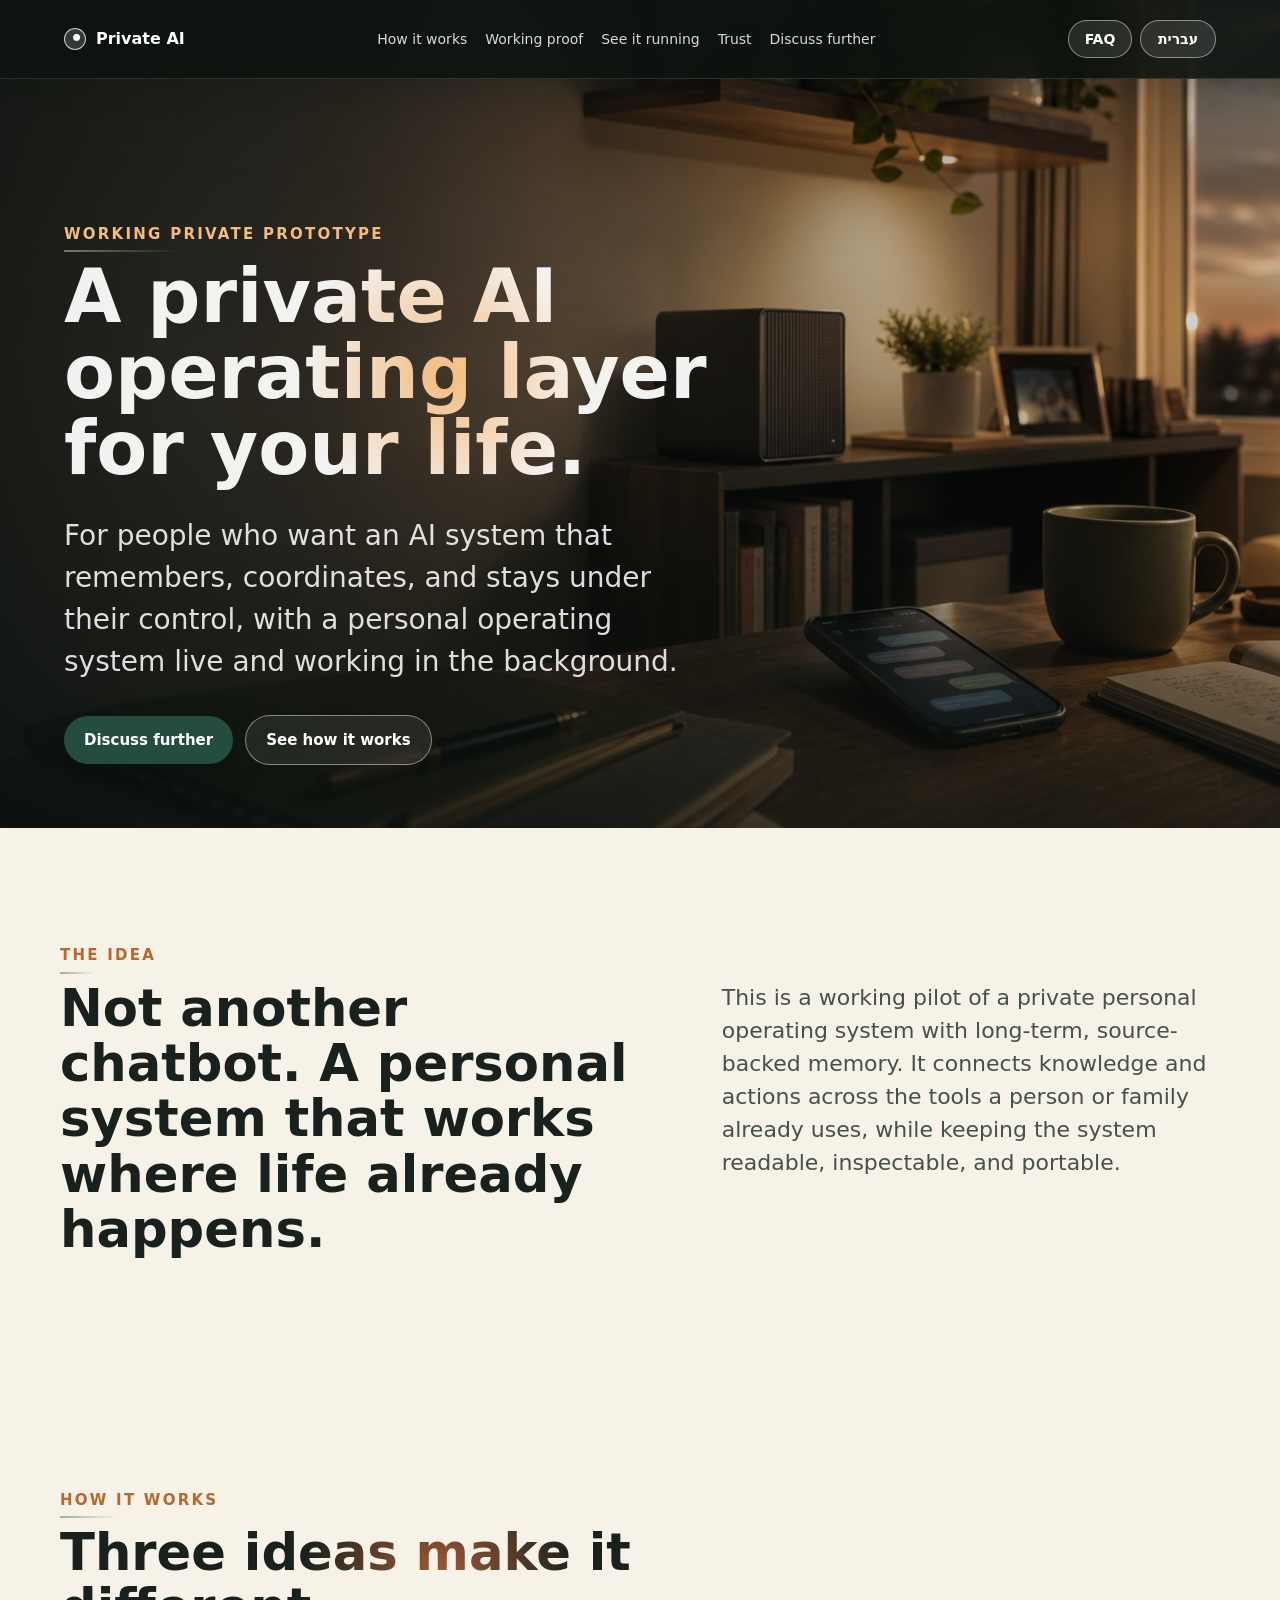
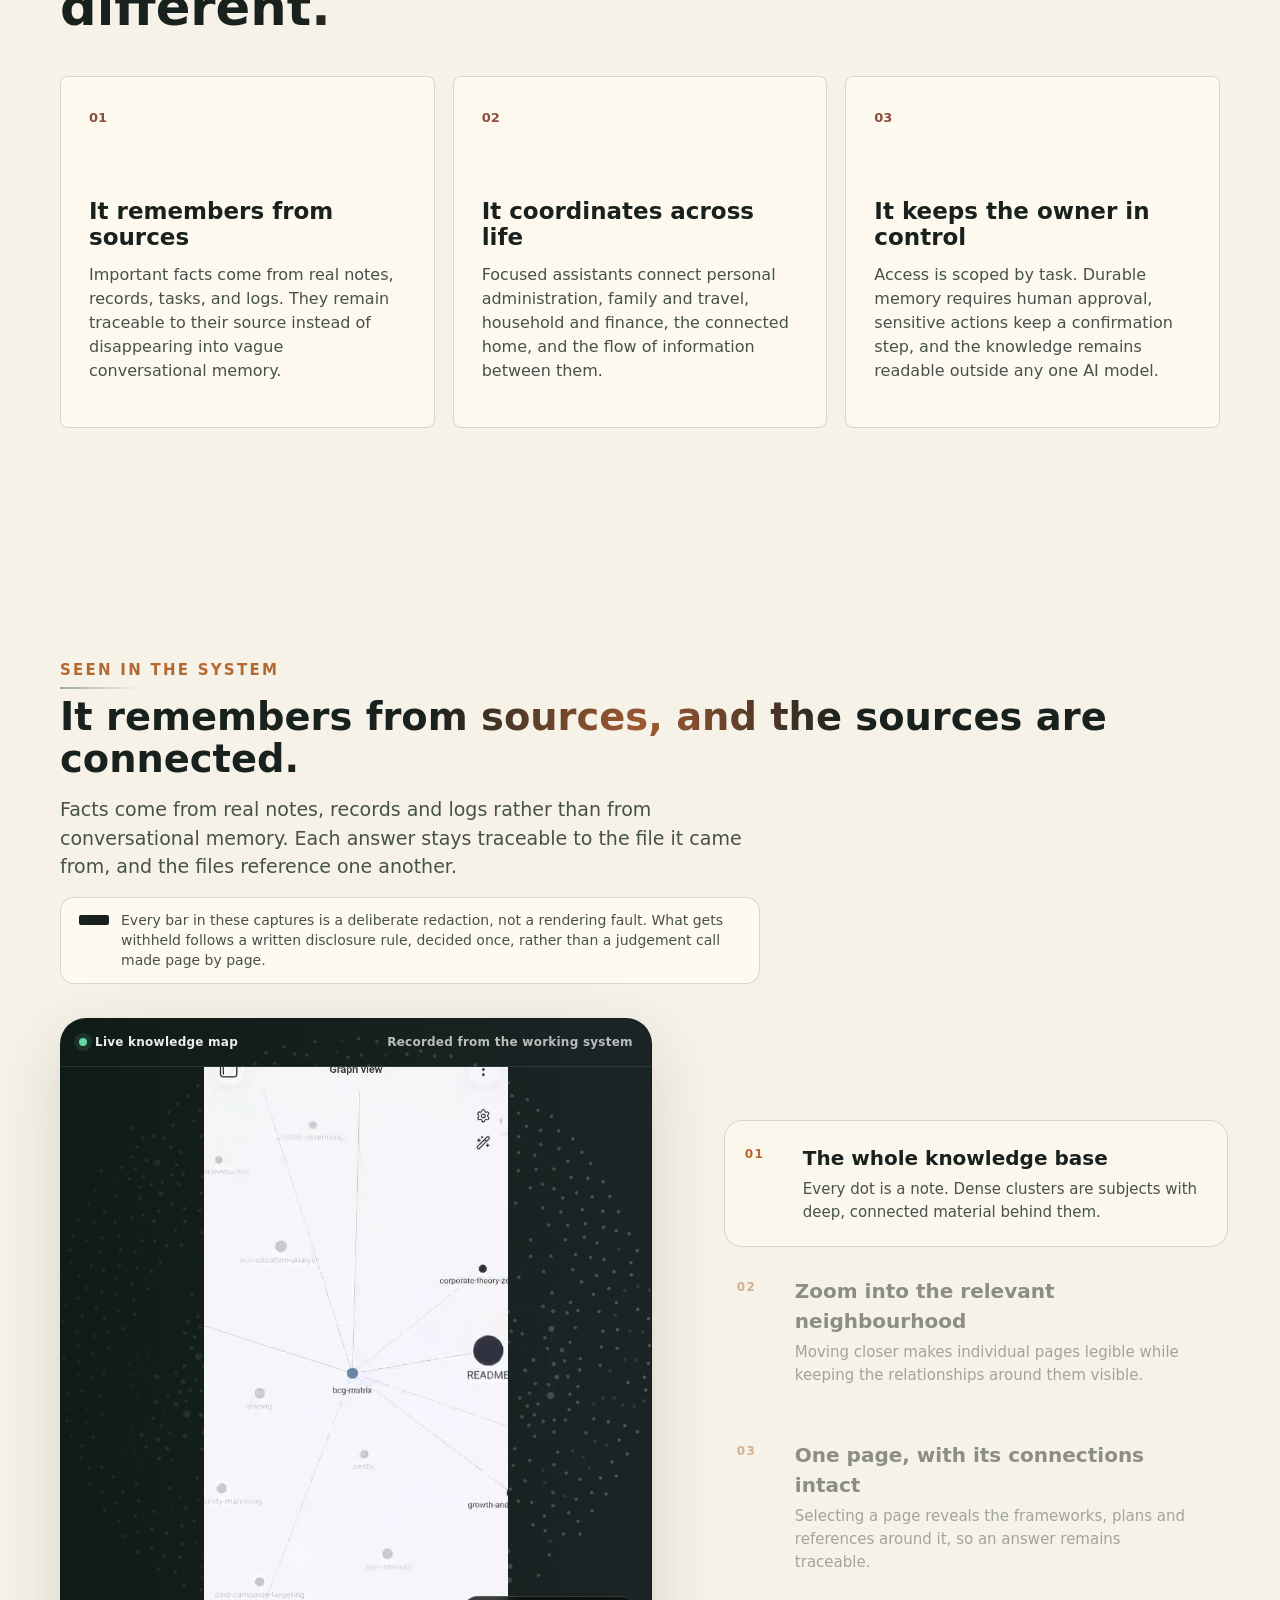
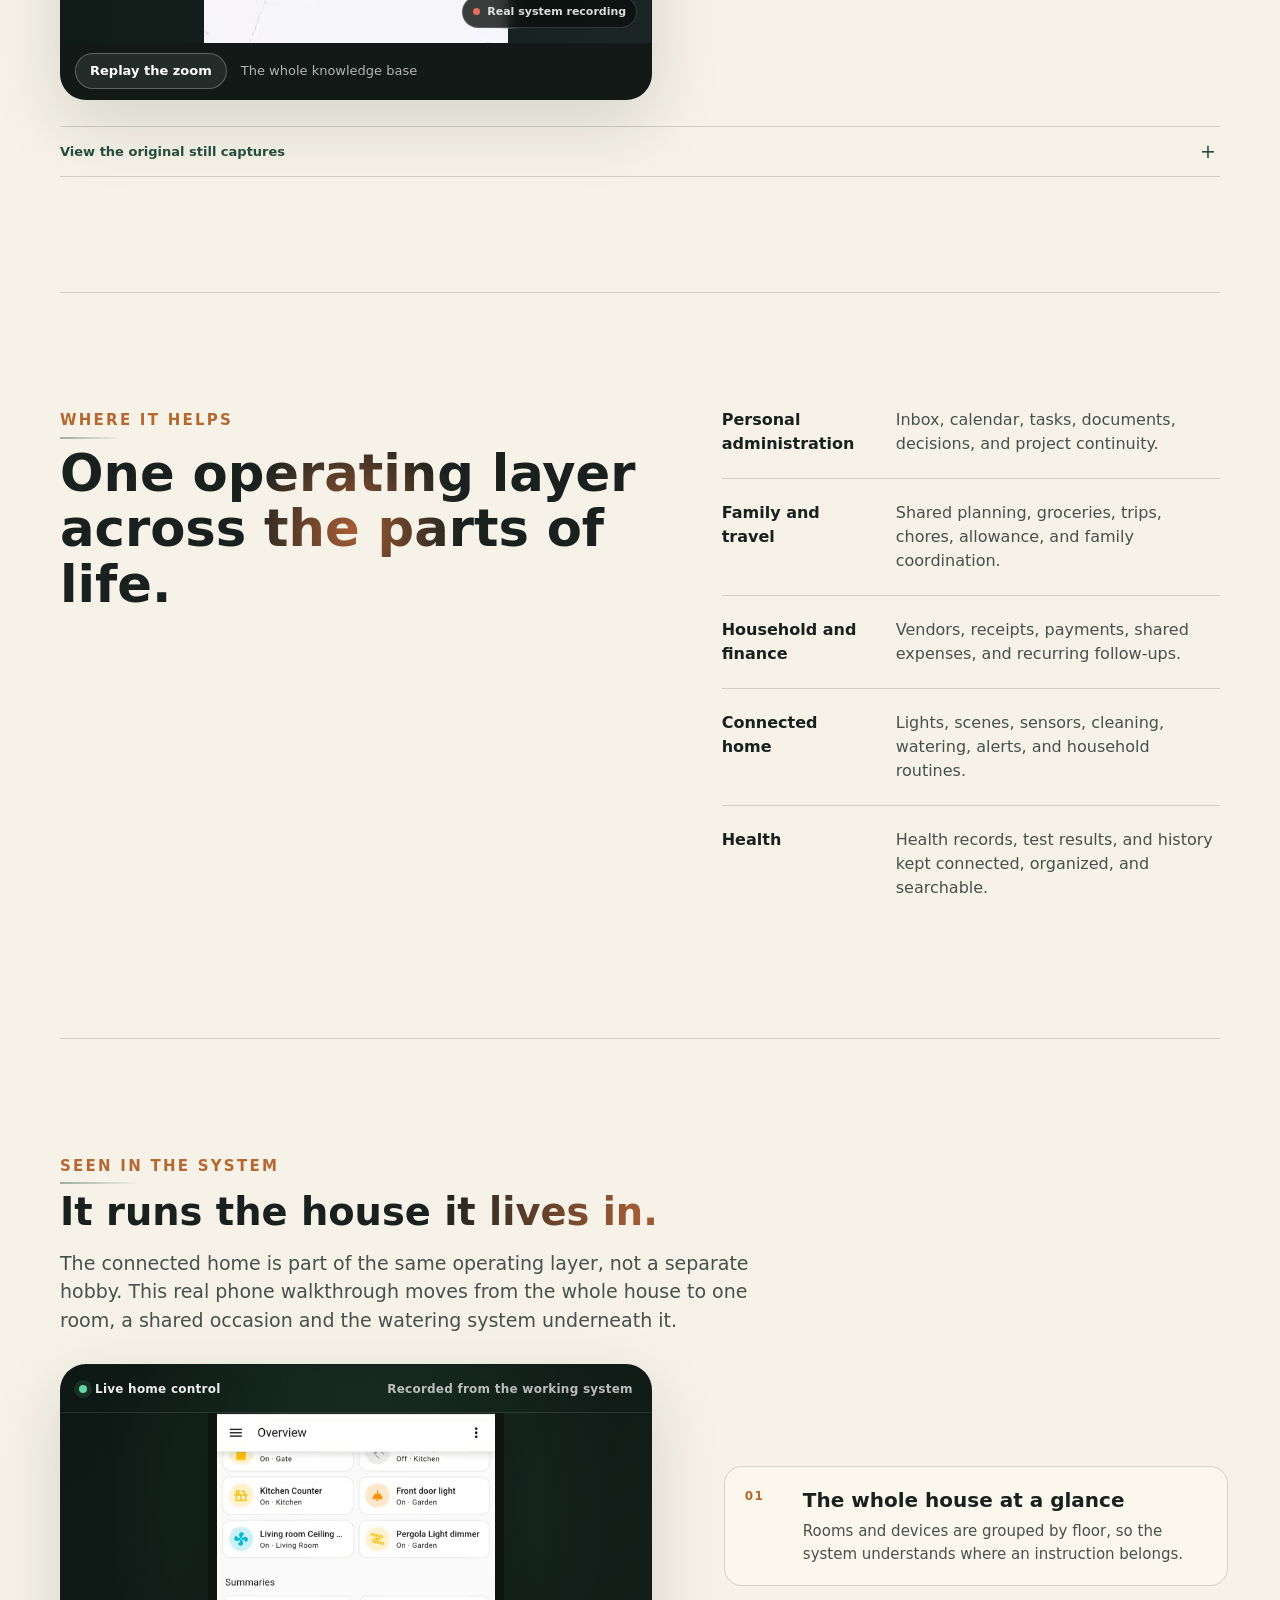
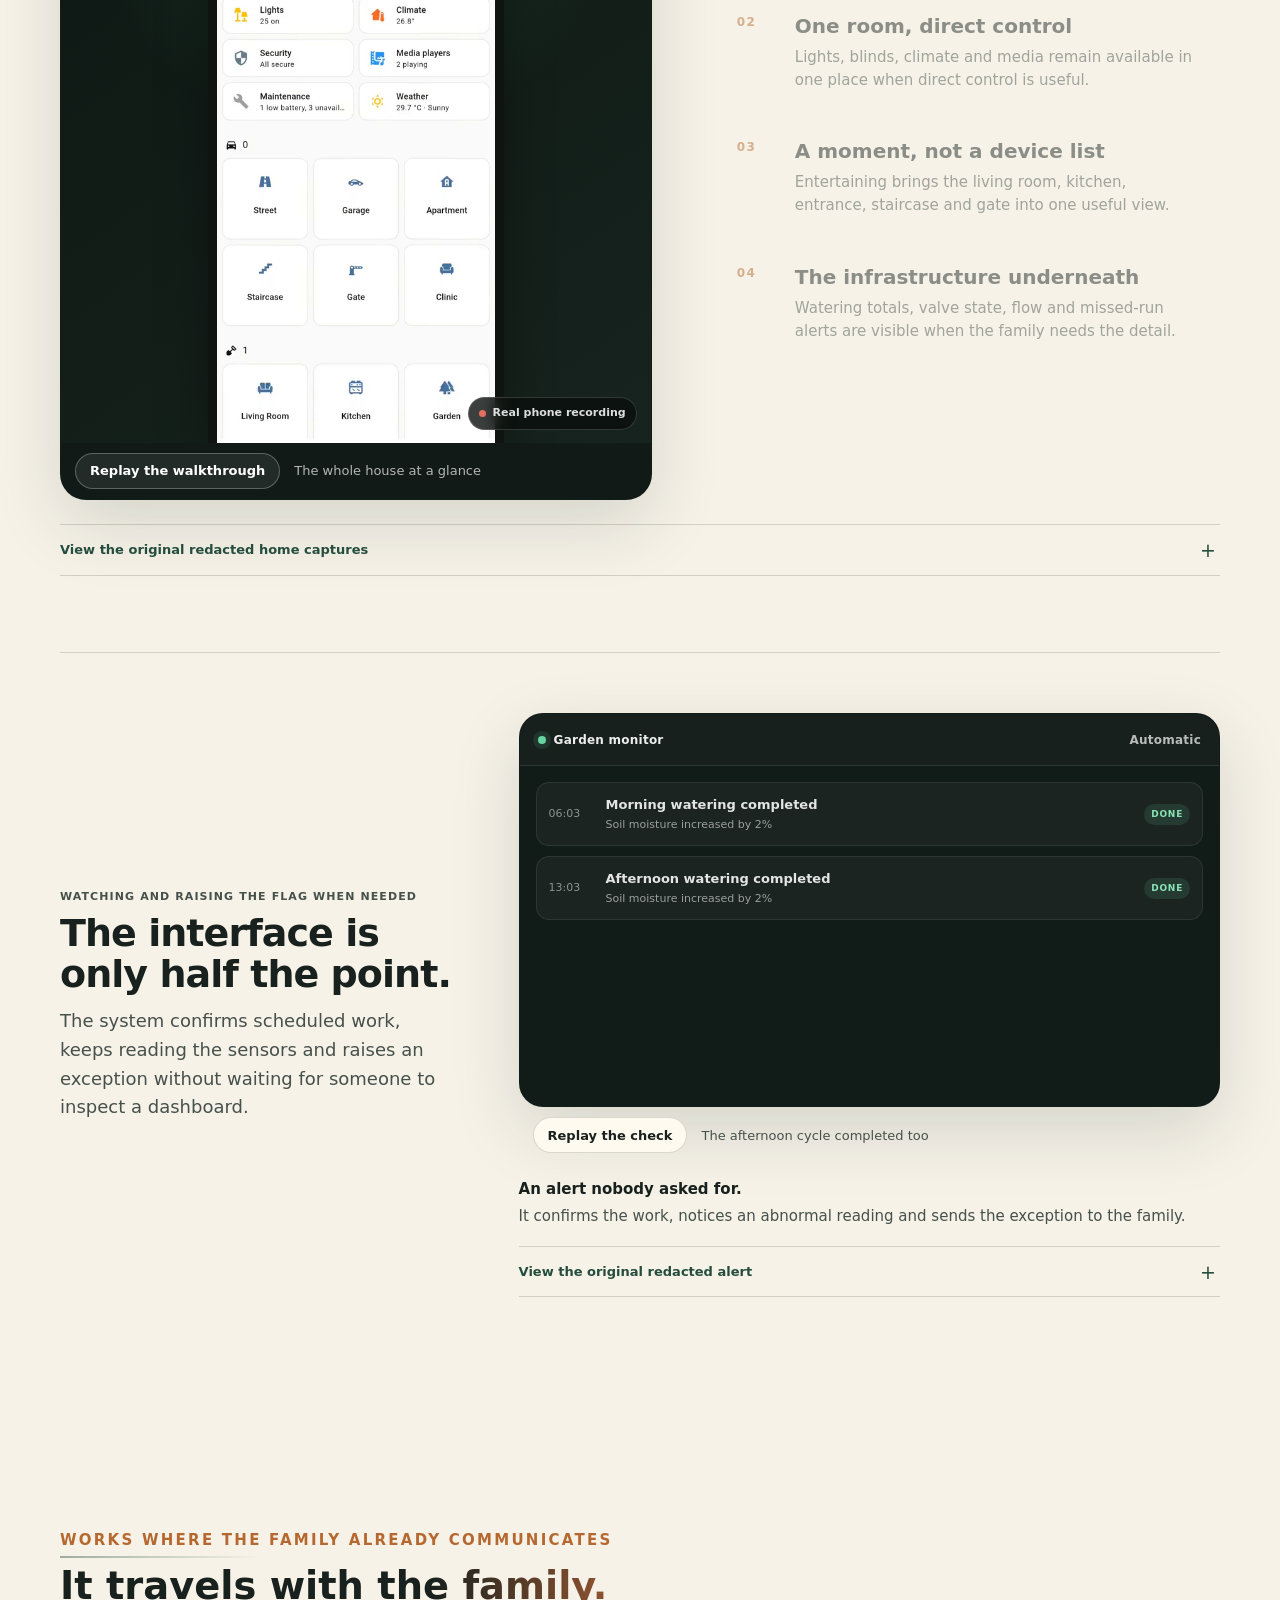
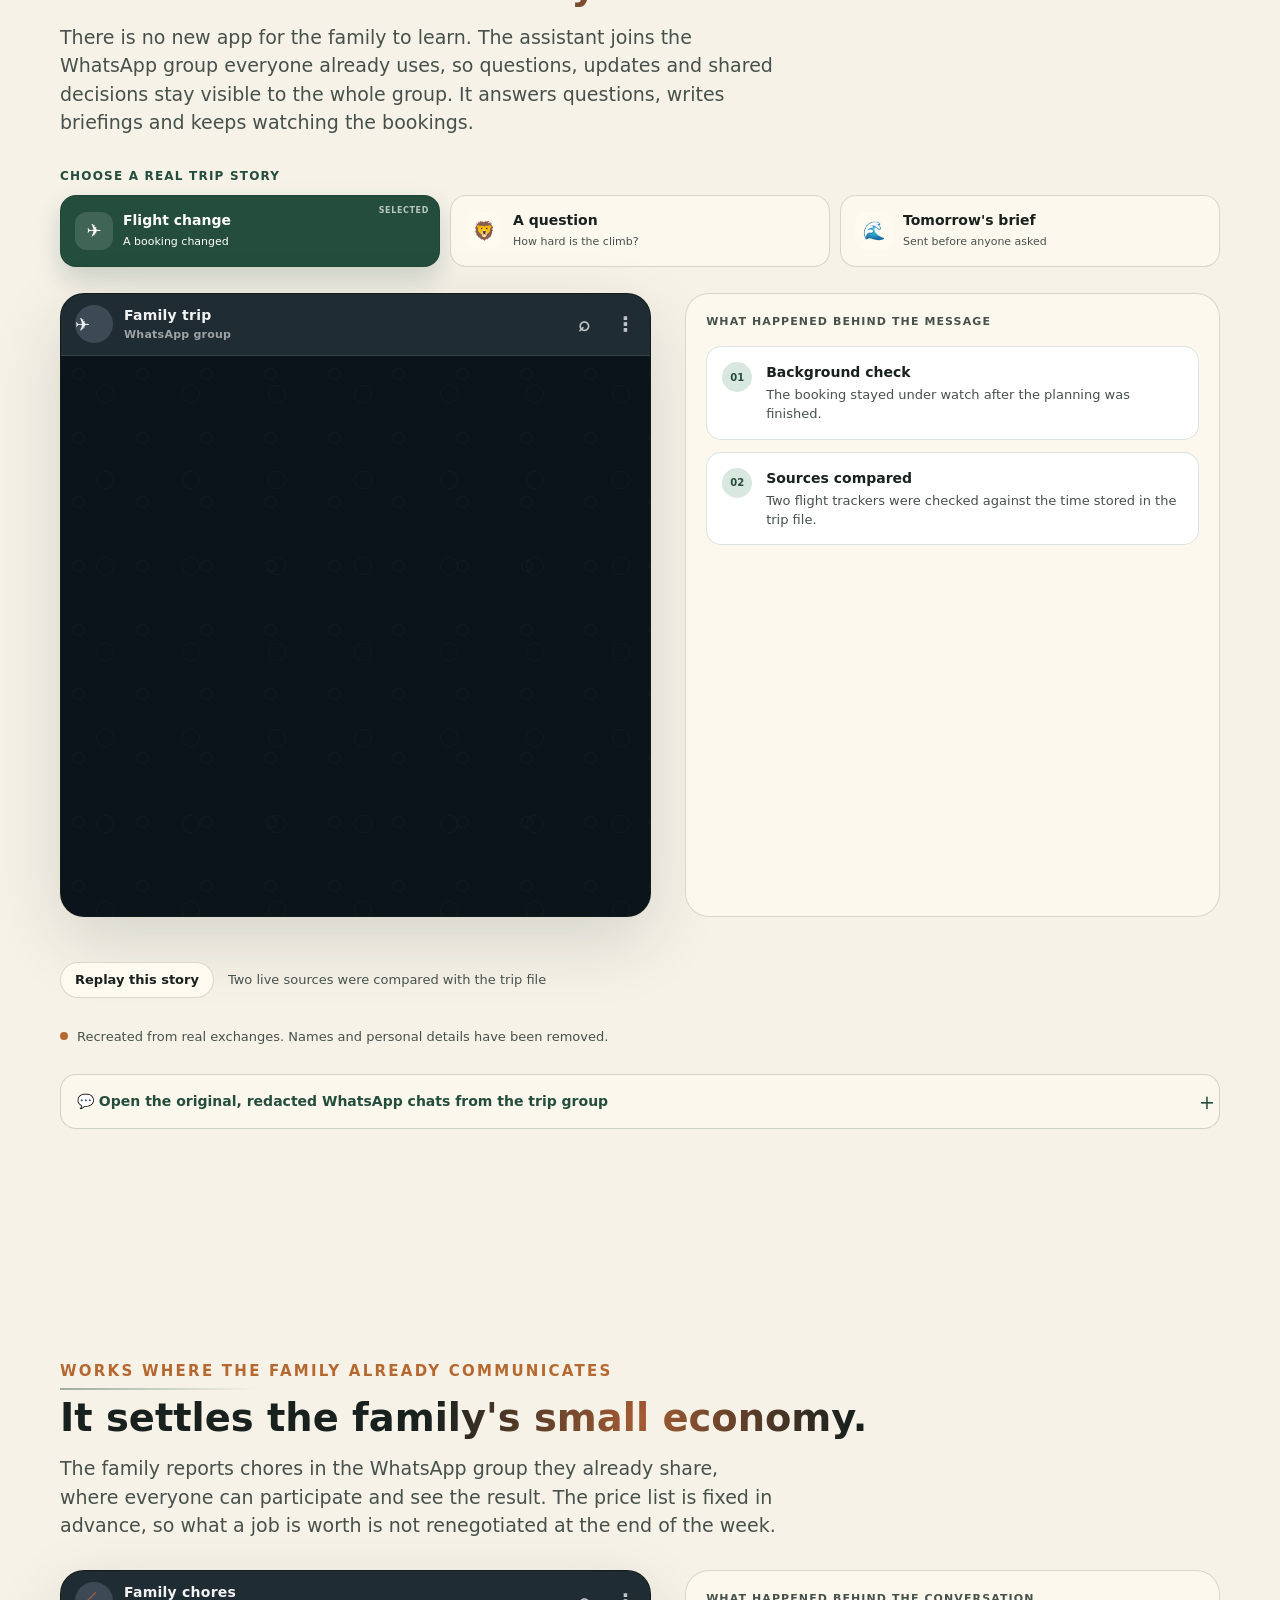
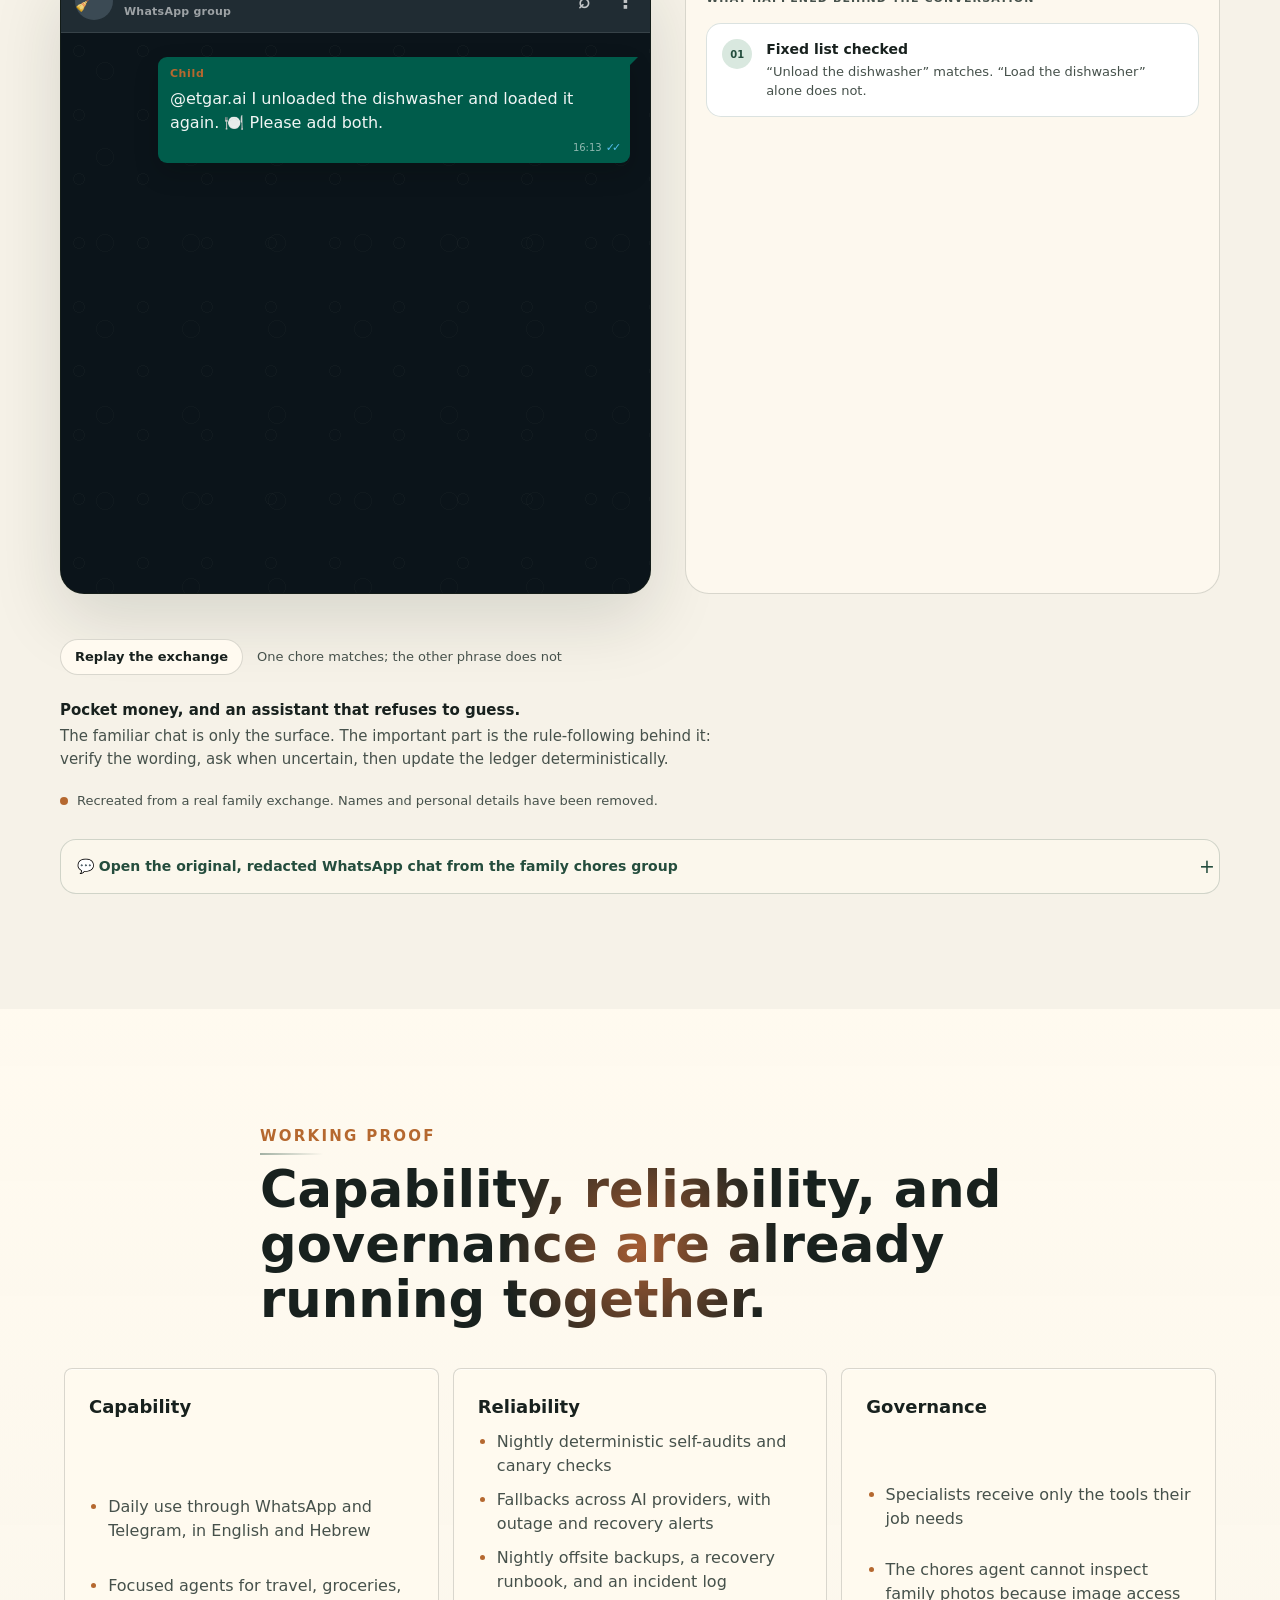
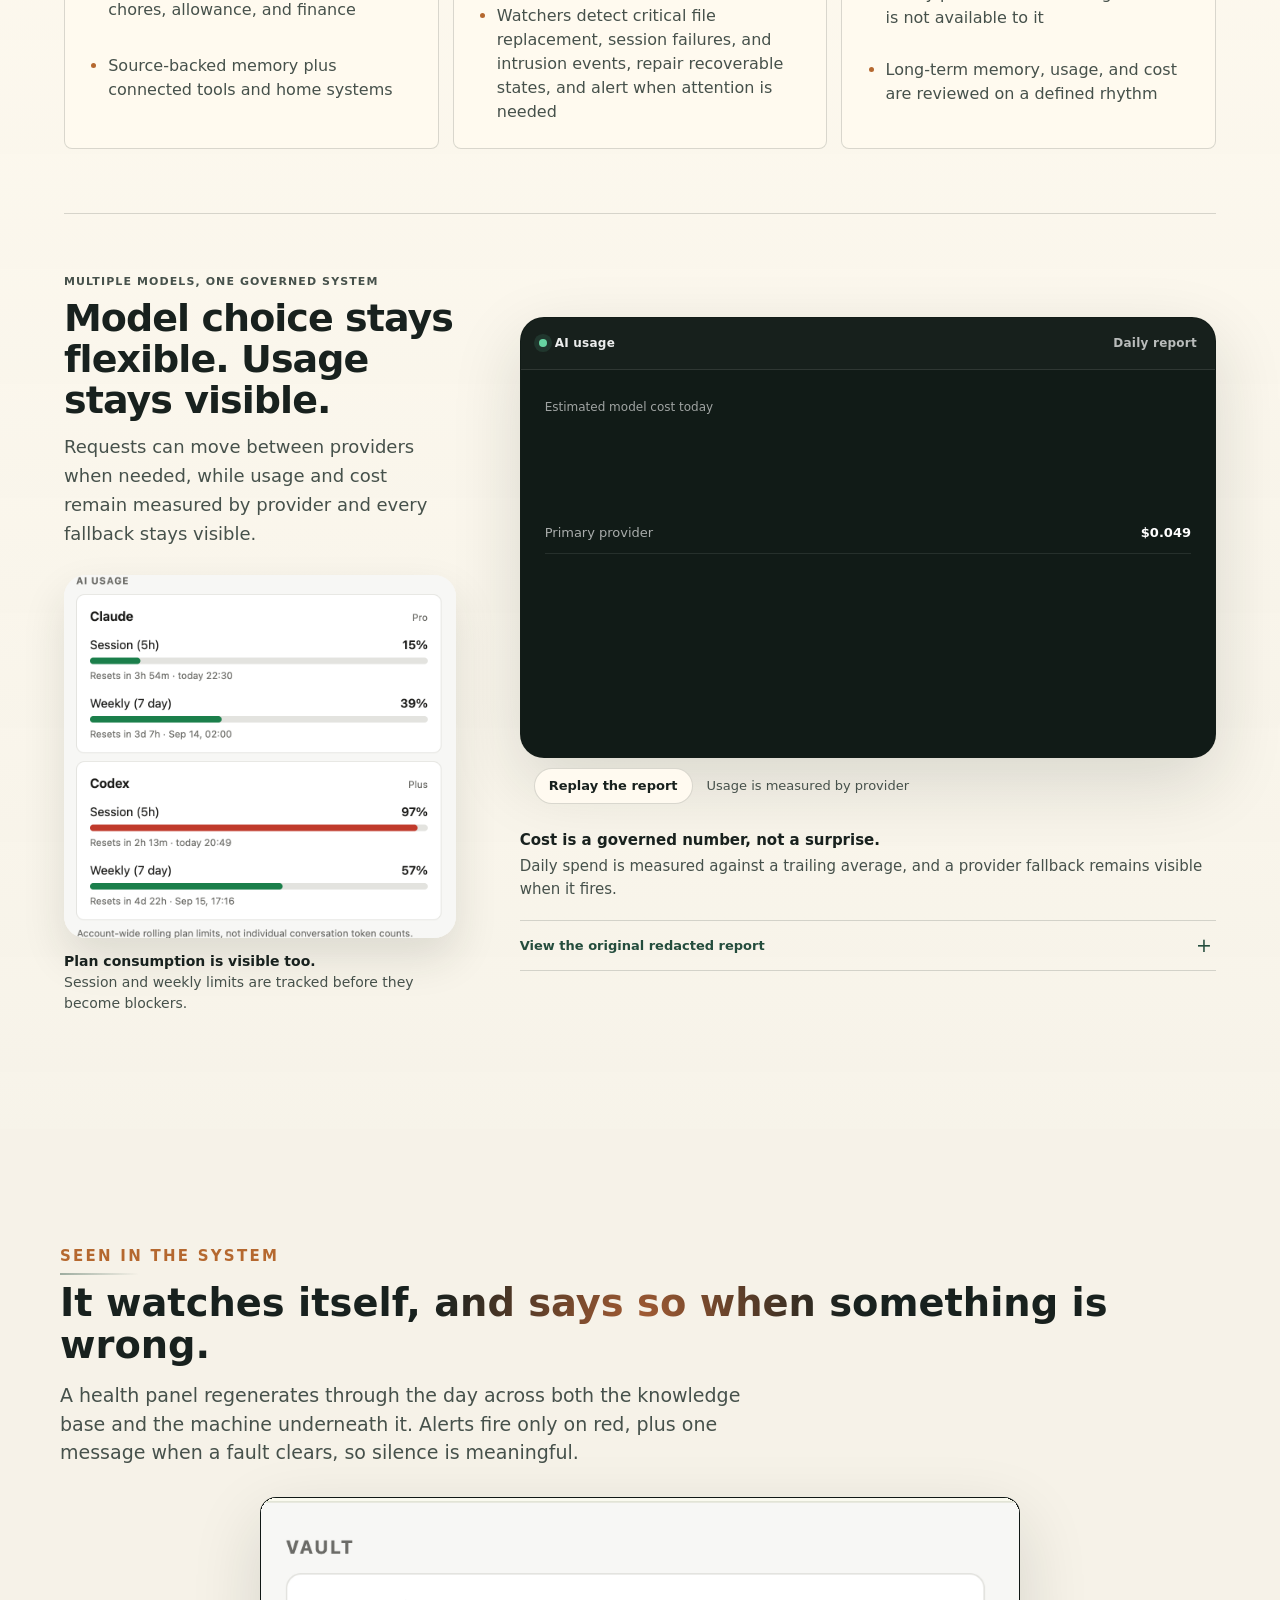
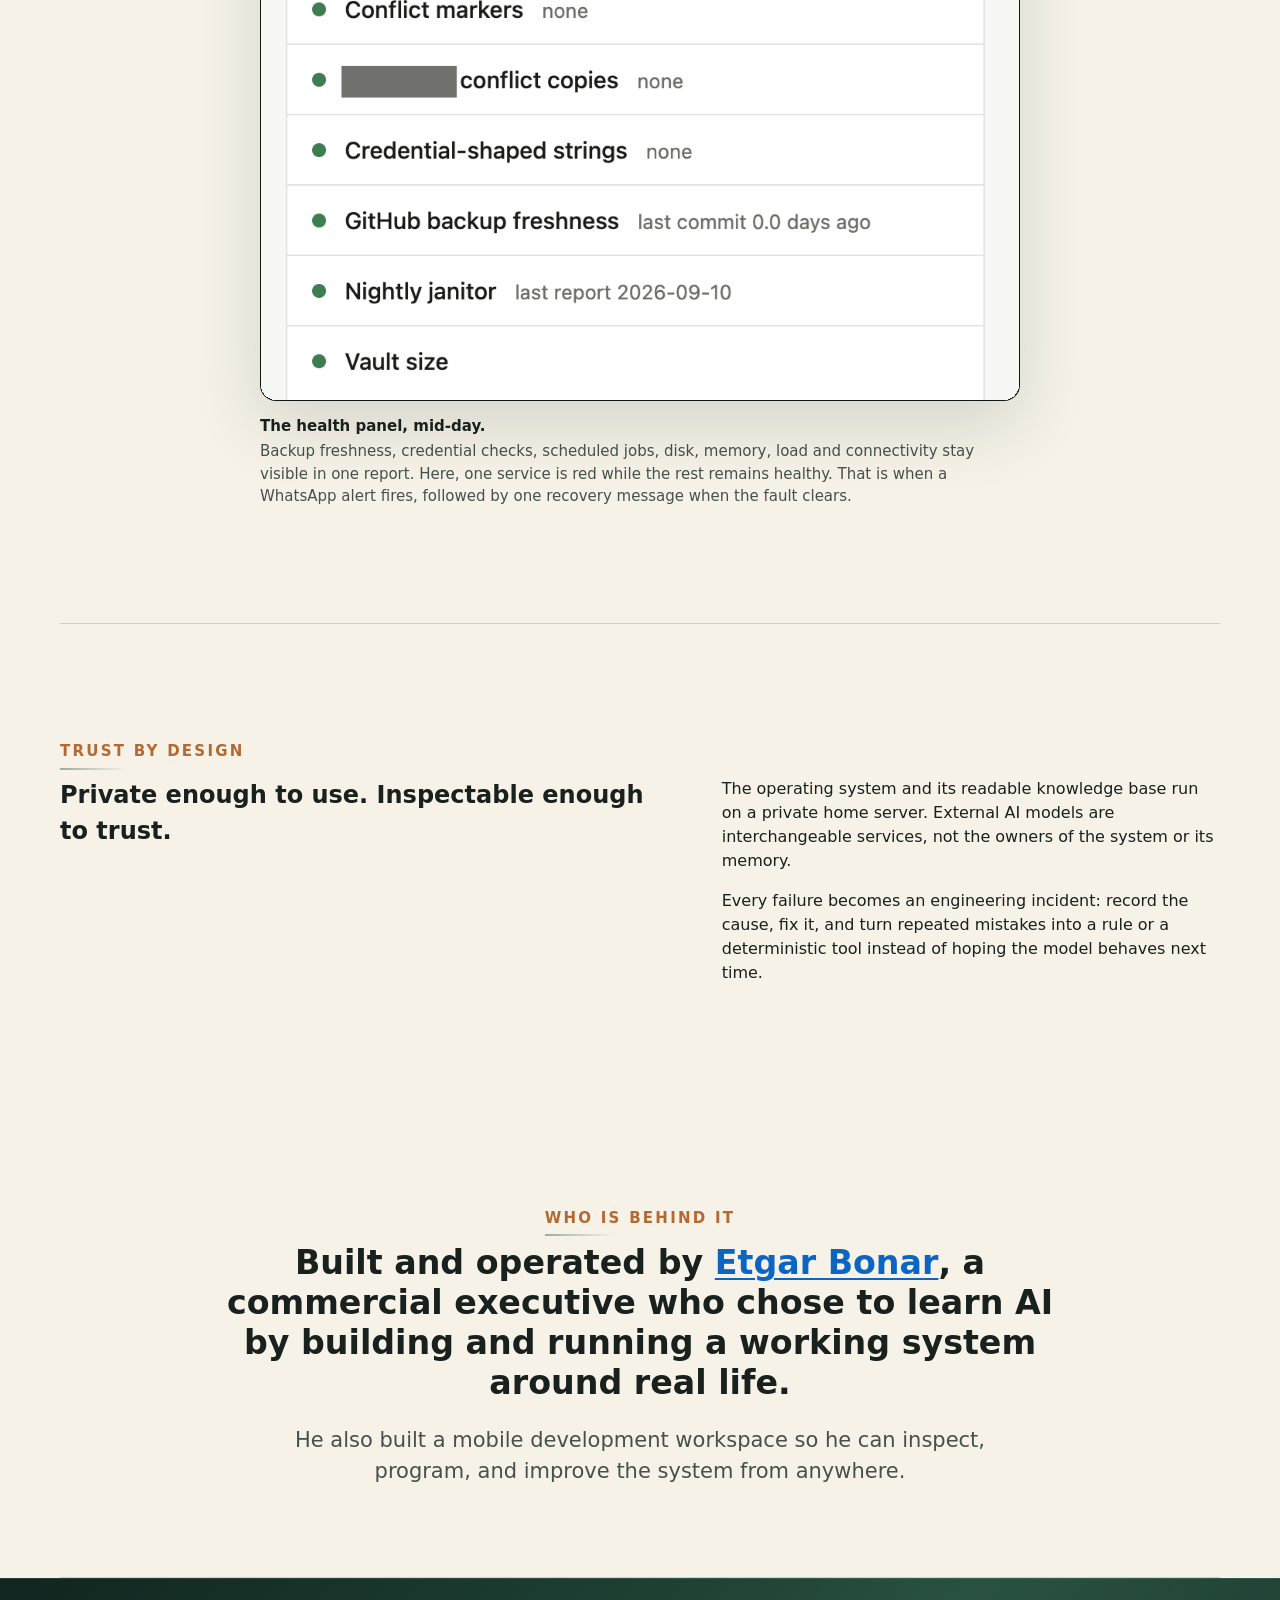
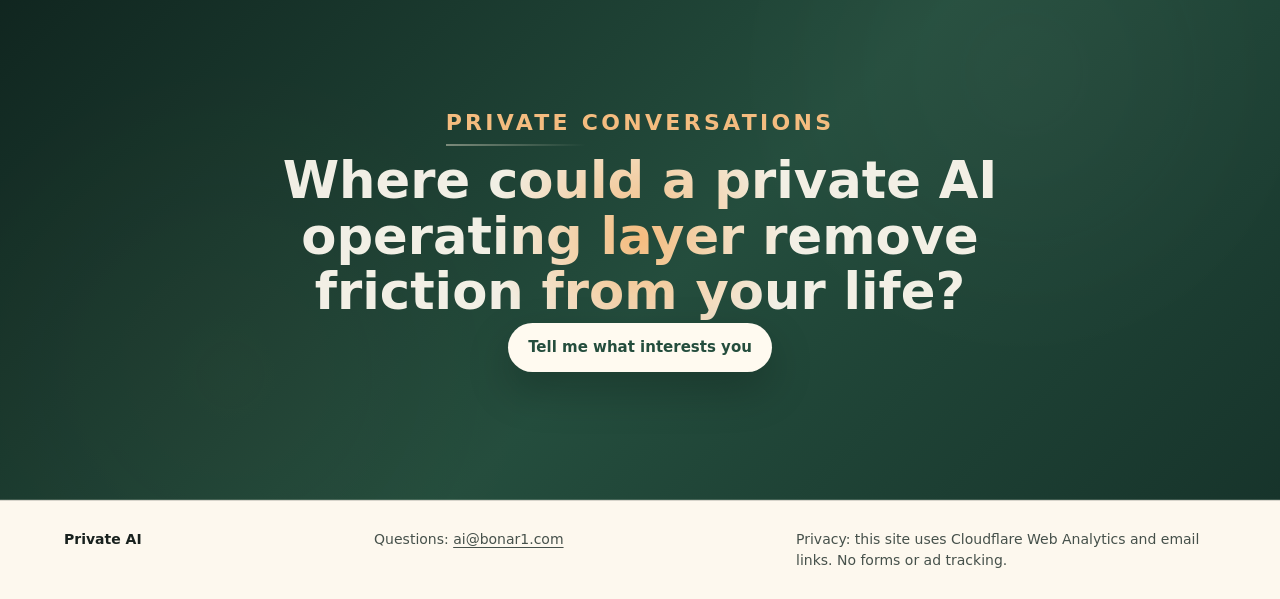
==== index.html @ a72f7461 "Remove current product boundary section" ====
<!doctype html>
<html lang="en">
  <head>
    <meta charset="utf-8" />
    <meta name="viewport" content="width=device-width, initial-scale=1" />
    <title>Private AI, built around your life | Etgar Bonar</title>
    <meta
      name="description"
      content="A working private AI operating layer for individuals and families, designed to remember from sources, coordinate across life, and stay under the owner's control."
    />
    <link rel="canonical" href="https://ai.bonar1.com/" />
    <link rel="alternate" hreflang="en" href="https://ai.bonar1.com/" />
    <link rel="alternate" hreflang="he" href="https://ai.bonar1.com/he/" />
    <link rel="alternate" hreflang="x-default" href="https://ai.bonar1.com/" />
    <meta property="og:site_name" content="Private AI" />
    <meta property="og:title" content="Private AI, built around your life" />
    <meta
      property="og:description"
      content="A working private AI operating layer that remembers from sources, coordinates across life, and stays under its owner's control."
    />
    <meta property="og:type" content="website" />
    <meta property="og:url" content="https://ai.bonar1.com/" />
    <meta property="og:locale" content="en_US" />
    <meta property="og:locale:alternate" content="he_IL" />
    <meta property="og:image" content="https://ai.bonar1.com/social-card.png" />
    <meta property="og:image:width" content="1200" />
    <meta property="og:image:height" content="630" />
    <meta name="twitter:card" content="summary_large_image" />
    <meta name="twitter:title" content="Private AI, built around your life" />
    <meta name="twitter:description" content="A working private AI operating layer for individuals and families." />
    <meta name="twitter:image" content="https://ai.bonar1.com/social-card.png" />
    <script type="application/ld+json">
      {
        "@context": "https://schema.org",
        "@graph": [
          {
            "@type": "WebSite",
            "@id": "https://ai.bonar1.com/#website",
            "name": "Private AI",
            "url": "https://ai.bonar1.com/",
            "inLanguage": ["en", "he"]
          },
          {
            "@type": "Person",
            "@id": "https://etgar.bonar1.com/#etgar",
            "name": "Etgar Bonar",
            "jobTitle": "Commercial executive",
            "url": "https://etgar.bonar1.com/",
            "sameAs": ["https://www.linkedin.com/in/etgar1/"],
            "contactPoint": {
              "@type": "ContactPoint",
              "@id": "https://ai.bonar1.com/#contact",
              "contactType": "sales",
              "email": "ai@bonar1.com",
              "availableLanguage": ["en", "he"],
              "productSupported": "Private AI operating layer"
            }
          },
          {
            "@type": "Service",
            "@id": "https://ai.bonar1.com/#service",
            "name": "Private AI operating layer",
            "description": "A private personal AI system designed to remember from sources, coordinate across life, and remain under its owner's control.",
            "url": "https://ai.bonar1.com/",
            "serviceType": "Private personal AI operating system",
            "provider": { "@id": "https://etgar.bonar1.com/#etgar" },
            "audience": {
              "@type": "PeopleAudience",
              "audienceType": "Individuals and families seeking a private, owner-controlled personal AI system"
            }
          },
          {
            "@type": "WebPage",
            "@id": "https://ai.bonar1.com/#webpage",
            "url": "https://ai.bonar1.com/",
            "name": "Private AI, built around your life",
            "description": "A working private AI operating layer for individuals and families.",
            "inLanguage": "en",
            "dateModified": "2026-09-11",
            "isPartOf": { "@id": "https://ai.bonar1.com/#website" },
            "mainEntity": { "@id": "https://ai.bonar1.com/#service" },
            "about": { "@id": "https://ai.bonar1.com/#service" }
          }
        ]
      }
    </script>
    <link rel="stylesheet" href="/styles.css?v=24" />
    <script src="/script.js?v=22" defer></script>
    <!-- Cloudflare Web Analytics -->
    <script
      defer
      src="https://static.cloudflareinsights.com/beacon.min.js"
      data-cf-beacon='{"token": "48e3ceef15b34250815e3d9815104220"}'
    ></script>
    <!-- End Cloudflare Web Analytics -->
  </head>
  <body>
    <div class="cursor-halo" aria-hidden="true"></div>
    <header class="site-header">
      <a class="brand" href="#top" aria-label="Private AI home">
        <span class="brand-mark" aria-hidden="true"></span>
        <span>Private AI</span>
      </a>
      <nav class="nav-links" aria-label="Page sections">
        <a href="#how-it-works">How it works</a>
        <a href="#proof">Working proof</a>
        <a href="#demo-memory">See it running</a>
        <a href="#trust">Trust</a>
        <a href="#interest">Discuss further</a>
      </nav>
      <div class="header-actions">
        <a class="faq-link" href="/faq/">FAQ</a>
        <a class="lang-toggle" href="/he/" hreflang="he" lang="he" aria-label="Switch to Hebrew">עברית</a>
      </div>
    </header>

    <main id="top">
      <section class="hero" aria-labelledby="hero-title">
        <div class="hero-media" aria-hidden="true">
          <img src="/assets/personal-os-hero.png" alt="" width="1536" height="1024" />
        </div>
        <div class="twilight-sky" aria-hidden="true"></div>
        <div class="hero-overlay" aria-hidden="true"></div>
        <div class="hero-content reveal-on-scroll">
          <p class="eyebrow">Working private prototype</p>
          <h1 class="cursor-reactive" id="hero-title">A private AI operating layer for your life.</h1>
          <p class="hero-lede">
            For people who want an AI system that remembers, coordinates, and
            stays under their control, with a personal operating system live
            and working in the background.
          </p>
          <div class="hero-actions" aria-label="Primary actions">
            <a
              class="button button-primary"
              href="mailto:ai@bonar1.com?subject=Interested%20in%20Private%20AI&body=Hi%20Etgar%2C%0A%0AI%27m%20interested%20in%20the%20private%20AI%20operating%20layer.%20Tell%20me%20more.%0A"
            >
              Discuss further
            </a>
            <a class="button button-secondary" href="#how-it-works">See how it works</a>
          </div>
        </div>
      </section>

      <section class="section intro reveal-on-scroll" aria-labelledby="intro-title">
        <div class="section-kicker">The idea</div>
        <div class="intro-grid">
          <h2 id="intro-title">Not another chatbot. A personal system that works where life already happens.</h2>
          <p>
            This is a working pilot of a private personal operating system with
            long-term, source-backed memory. It connects knowledge and actions
            across the tools a person or family already uses, while keeping the
            system readable, inspectable, and portable.
          </p>
        </div>
      </section>

      <section class="section reveal-on-scroll" id="how-it-works" aria-labelledby="works-title">
        <div class="section-heading">
          <p class="section-kicker">How it works</p>
          <h2 class="cursor-reactive" id="works-title">Three ideas make it different.</h2>
        </div>

        <div class="feature-grid">
          <article class="feature-card reveal-on-scroll">
            <span class="feature-number">01</span>
            <h3>It remembers from sources</h3>
            <p>
              Important facts come from real notes, records, tasks, and logs.
              They remain traceable to their source instead of disappearing
              into vague conversational memory.
            </p>
          </article>
          <article class="feature-card reveal-on-scroll">
            <span class="feature-number">02</span>
            <h3>It coordinates across life</h3>
            <p>
              Focused assistants connect personal administration, family and
              travel, household and finance, the connected home, and the flow
              of information between them.
            </p>
          </article>
          <article class="feature-card reveal-on-scroll">
            <span class="feature-number">03</span>
            <h3>It keeps the owner in control</h3>
            <p>
              Access is scoped by task. Durable memory requires human approval,
              sensitive actions keep a confirmation step, and the knowledge
              remains readable outside any one AI model.
            </p>
          </article>
        </div>
      </section>

      <section class="section demo reveal-on-scroll" id="demo-memory" aria-labelledby="demo-memory-title">
        <p class="section-kicker">Seen in the system</p>
        <h2 class="cursor-reactive" id="demo-memory-title">It remembers from sources, and the sources are connected.</h2>
        <p class="demo-lede">
          Facts come from real notes, records and logs rather than from conversational
          memory. Each answer stays traceable to the file it came from, and the files
          reference one another.
        </p>
        <p class="running-policy">
          Every bar in these captures is a deliberate redaction, not a rendering
          fault. What gets withheld follows a written disclosure rule, decided
          once, rather than a judgement call made page by page.
        </p>

        <div class="graph-story" data-graph-story>
          <div class="graph-player">
            <div class="graph-stage">
              <div class="graph-stage-bar">
                <span><i aria-hidden="true"></i> Live knowledge map</span>
                <span>Recorded from the working system</span>
              </div>
              <video
                data-graph-video
                muted
                playsinline
                preload="metadata"
                poster="/assets/proof-knowledge-graph-demo-poster.webp"
                aria-label="A live knowledge graph zooming from the whole collection into one selected page and its connections."
              >
                <source src="/assets/proof-knowledge-graph-demo.mp4" type="video/mp4" />
              </video>
              <span class="graph-recording"><i aria-hidden="true"></i> Real system recording</span>
            </div>
            <div class="story-controls">
              <button class="story-replay" type="button" data-graph-replay>Replay the zoom</button>
              <span data-graph-caption>The whole knowledge base</span>
            </div>
          </div>

          <ol class="graph-steps" aria-label="What the graph animation demonstrates">
            <li data-graph-step class="is-active">
              <span>01</span>
              <div>
                <b>The whole knowledge base</b>
                <p>Every dot is a note. Dense clusters are subjects with deep, connected material behind them.</p>
              </div>
            </li>
            <li data-graph-step>
              <span>02</span>
              <div>
                <b>Zoom into the relevant neighbourhood</b>
                <p>Moving closer makes individual pages legible while keeping the relationships around them visible.</p>
              </div>
            </li>
            <li data-graph-step>
              <span>03</span>
              <div>
                <b>One page, with its connections intact</b>
                <p>Selecting a page reveals the frameworks, plans and references around it, so an answer remains traceable.</p>
              </div>
            </li>
          </ol>
        </div>

        <details class="evidence-drawer">
          <summary>View the original still captures</summary>
          <div class="evidence-grid is-pair">
            <figure>
              <img src="/assets/proof-knowledge-graph.webp" width="620" height="690" loading="lazy" decoding="async"
                alt="A close view of the note graph centred on a pricing note and its connected frameworks." />
              <figcaption>One note and the sources connected to it.</figcaption>
            </figure>
            <figure>
              <img src="/assets/proof-knowledge-map.webp" width="1000" height="986" loading="lazy" decoding="async"
                alt="The whole note graph, with several thousand notes joined by reference lines." />
              <figcaption>The full knowledge map.</figcaption>
            </figure>
          </div>
        </details>
      </section>

      <section class="section split-section reveal-on-scroll" aria-labelledby="inside-title">
        <div>
          <p class="section-kicker">Where it helps</p>
          <h2 class="cursor-reactive" id="inside-title">One operating layer across the parts of life.</h2>
        </div>
        <div class="stacked-list">
          <div class="list-row">
            <span>Personal administration</span>
            <p>Inbox, calendar, tasks, documents, decisions, and project continuity.</p>
          </div>
          <div class="list-row">
            <span>Family and travel</span>
            <p>Shared planning, groceries, trips, chores, allowance, and family coordination.</p>
          </div>
          <div class="list-row">
            <span>Household and finance</span>
            <p>Vendors, receipts, payments, shared expenses, and recurring follow-ups.</p>
          </div>
          <div class="list-row">
            <span>Connected home</span>
            <p>Lights, scenes, sensors, cleaning, watering, alerts, and household routines.</p>
          </div>
          <div class="list-row">
            <span>Health</span>
            <p>Health records, test results, and history kept connected, organized, and searchable.</p>
          </div>
        </div>
      </section>

      <section class="section demo reveal-on-scroll" id="demo-home" aria-labelledby="demo-home-title">
        <p class="section-kicker">Seen in the system</p>
        <h2 class="cursor-reactive" id="demo-home-title">It runs the house it lives in.</h2>
        <p class="demo-lede">
          The connected home is part of the same operating layer, not a separate hobby.
          This real phone walkthrough moves from the whole house to one room, a shared
          occasion and the watering system underneath it.
        </p>
        <div class="graph-story home-story" data-home-story>
          <div class="graph-player home-player">
            <div class="graph-stage home-stage">
              <div class="graph-stage-bar">
                <span><i aria-hidden="true"></i> Live home control</span>
                <span>Recorded from the working system</span>
              </div>
              <video
                data-home-video
                muted
                playsinline
                preload="metadata"
                poster="/assets/proof-home-walkthrough-poster.webp"
                aria-label="A real phone walkthrough moving from a house overview to room controls, entertaining mode and the watering dashboard."
              >
                <source src="/assets/proof-home-walkthrough.mp4" type="video/mp4" />
              </video>
              <span class="graph-recording"><i aria-hidden="true"></i> Real phone recording</span>
            </div>
            <div class="story-controls">
              <button class="story-replay" type="button" data-home-replay>Replay the walkthrough</button>
              <span data-home-caption>The whole house at a glance</span>
            </div>
          </div>

          <ol class="graph-steps home-steps" aria-label="What the home walkthrough demonstrates">
            <li data-home-step class="is-active">
              <span>01</span>
              <div>
                <b>The whole house at a glance</b>
                <p>Rooms and devices are grouped by floor, so the system understands where an instruction belongs.</p>
              </div>
            </li>
            <li data-home-step>
              <span>02</span>
              <div>
                <b>One room, direct control</b>
                <p>Lights, blinds, climate and media remain available in one place when direct control is useful.</p>
              </div>
            </li>
            <li data-home-step>
              <span>03</span>
              <div>
                <b>A moment, not a device list</b>
                <p>Entertaining brings the living room, kitchen, entrance, staircase and gate into one useful view.</p>
              </div>
            </li>
            <li data-home-step>
              <span>04</span>
              <div>
                <b>The infrastructure underneath</b>
                <p>Watering totals, valve state, flow and missed-run alerts are visible when the family needs the detail.</p>
              </div>
            </li>
          </ol>
        </div>

        <details class="evidence-drawer home-evidence">
          <summary>View the original redacted home captures</summary>
          <div class="evidence-grid is-pair">
            <figure>
              <img src="/assets/proof-home-overview.webp" width="1200" height="1074" loading="lazy" decoding="async"
                alt="A home dashboard listing rooms by floor across four levels, with two private room labels covered by opaque redaction bars." />
              <figcaption>Four levels, grouped into one readable map.</figcaption>
            </figure>
            <figure>
              <img src="/assets/proof-home-entertaining.webp" width="1200" height="742" loading="lazy" decoding="async"
                alt="A home dashboard grouping shared-space controls for entertaining." />
              <figcaption>Shared-space controls grouped around entertaining.</figcaption>
            </figure>
          </div>
        </details>

        <div class="home-monitor-row">
          <div class="home-monitor-copy">
            <p class="rail-label">Watching and raising the flag when needed</p>
            <h3>The interface is only half the point.</h3>
            <p>The system confirms scheduled work, keeps reading the sensors and raises an exception without waiting for someone to inspect a dashboard.</p>
          </div>
          <figure class="system-story compact-story" data-proof-story>
            <div class="system-window">
              <div class="system-window-bar">
                <span><i aria-hidden="true"></i> Garden monitor</span>
                <span>Automatic</span>
              </div>
              <div class="system-feed" aria-live="polite">
                <div class="system-event story-beat" data-sequence="1" data-hold="850" data-caption="The morning cycle completed">
                  <span class="event-time">06:03</span>
                  <div><b>Morning watering completed</b><small>Soil moisture increased by 2%</small></div>
                  <span class="event-state is-good">Done</span>
                </div>
                <div class="system-event story-beat" data-sequence="2" data-hold="950" data-caption="The afternoon cycle completed too">
                  <span class="event-time">13:03</span>
                  <div><b>Afternoon watering completed</b><small>Soil moisture increased by 2%</small></div>
                  <span class="event-state is-good">Done</span>
                </div>
                <div class="system-event story-beat" data-sequence="3" data-hold="1200" data-caption="The sensor remained unusually high">
                  <span class="event-time">13:45</span>
                  <div><b>Soil moisture: 98%</b><small>Still unchanged after both cycles</small></div>
                  <span class="event-state">Watch</span>
                </div>
                <div class="system-alert story-beat" data-sequence="4" data-hold="1800" data-caption="A possible leak was raised without being asked">
                  <span aria-hidden="true">!</span>
                  <div><b>Possible leak or stuck water</b><small>The system raised this alert on its own.</small></div>
                </div>
              </div>
            </div>
            <div class="story-controls">
              <button class="story-replay" type="button" data-story-replay>Replay the check</button>
              <span data-story-caption>The morning cycle completed</span>
            </div>
            <figcaption>
              <b>An alert nobody asked for.</b>
              It confirms the work, notices an abnormal reading and sends the exception to the family.
            </figcaption>
            <details class="evidence-drawer is-inline">
              <summary>View the original redacted alert</summary>
              <div class="evidence-grid">
                <img src="/assets/proof-chat-irrigation.webp" width="700" height="374" loading="lazy" decoding="async"
                  alt="The original irrigation report confirming two watering cycles, then warning of a possible leak." />
              </div>
            </details>
          </figure>
        </div>
      </section>

      <section class="section demo reveal-on-scroll" id="demo-trip" aria-labelledby="demo-trip-title">
        <p class="section-kicker">Works where the family already communicates</p>
        <h2 class="cursor-reactive" id="demo-trip-title">It travels with the family.</h2>
        <p class="demo-lede">
          There is no new app for the family to learn. The assistant joins the WhatsApp group
          everyone already uses, so questions, updates and shared decisions stay visible to the
          whole group. It answers questions, writes briefings and keeps watching the bookings.
        </p>
        <div class="trip-showcase" data-story-switcher>
          <p class="story-choice-label">Choose a real trip story</p>
          <div class="story-tabs" role="tablist" aria-label="Choose a trip story">
            <button type="button" role="tab" aria-selected="true" aria-controls="trip-flight" id="trip-flight-tab" data-story-tab="trip-flight">
              <span class="story-tab-icon" aria-hidden="true">✈️</span>
              <span class="story-tab-copy"><b>Flight change</b><small>A booking changed</small></span>
            </button>
            <button type="button" role="tab" aria-selected="false" aria-controls="trip-question" id="trip-question-tab" data-story-tab="trip-question" tabindex="-1">
              <span class="story-tab-icon" aria-hidden="true">🦁</span>
              <span class="story-tab-copy"><b>A question</b><small>How hard is the climb?</small></span>
            </button>
            <button type="button" role="tab" aria-selected="false" aria-controls="trip-brief" id="trip-brief-tab" data-story-tab="trip-brief" tabindex="-1">
              <span class="story-tab-icon" aria-hidden="true">🌊</span>
              <span class="story-tab-copy"><b>Tomorrow's brief</b><small>Sent before anyone asked</small></span>
            </button>
          </div>

          <div class="trip-panel is-active" id="trip-flight" role="tabpanel" aria-labelledby="trip-flight-tab" data-story-panel>
            <div class="story-canvas" data-proof-story>
              <div class="native-chat whatsapp-chat">
                <div class="native-chat-bar">
                  <span class="wa-avatar" aria-hidden="true">✈️</span>
                  <span class="wa-group-copy"><b>Family trip</b><small>WhatsApp group</small></span>
                  <span class="wa-chat-actions" aria-hidden="true">⌕ &nbsp; ⋮</span>
                </div>
                <div class="native-chat-feed">
                  <div class="chat-bubble assistant story-beat" data-sequence="3" data-hold="1800" data-caption="The group was told what changed">
                    <span class="speaker">etgar.ai</span>
                    <p><b>✈️ Flight update</b></p>
                    <p>According to TriFlight and Trip.com, the current schedule is:</p>
                    <ul class="chat-detail-list">
                      <li><b>Departure:</b> 14:30 Dubai time, Terminal 3</li>
                      <li><b>Arrival:</b> 19:45 Colombo time, Terminal 1</li>
                    </ul>
                    <p>The trip file says 15:00, so departure is <b>30 minutes earlier</b>. The terminals are unchanged.</p>
                    <span class="message-meta"><time>09:12</time><i aria-label="Delivered">✓✓</i></span>
                  </div>
                </div>
              </div>
              <div class="decision-rail">
                <p class="rail-label">What happened behind the message</p>
                <div class="decision-card story-beat" data-sequence="1" data-hold="850" data-caption="The booking stayed under watch">
                  <span>01</span><div><b>Background check</b><p>The booking stayed under watch after the planning was finished.</p></div>
                </div>
                <div class="decision-card story-beat" data-sequence="2" data-hold="1100" data-caption="Two live sources were compared with the trip file">
                  <span>02</span><div><b>Sources compared</b><p>Two flight trackers were checked against the time stored in the trip file.</p></div>
                </div>
                <div class="outcome-card story-beat" data-sequence="4" data-hold="1600" data-caption="The change was recorded and explained">
                  <small>Verified change</small><strong>15:00 → 14:30</strong><span>Terminals unchanged</span>
                </div>
              </div>
              <div class="story-controls is-wide">
                <button class="story-replay" type="button" data-story-replay>Replay this story</button>
                <span data-story-caption>The booking stayed under watch</span>
              </div>
            </div>
          </div>

          <div class="trip-panel" id="trip-question" role="tabpanel" aria-labelledby="trip-question-tab" data-story-panel hidden>
            <div class="story-canvas" data-proof-story>
              <div class="native-chat whatsapp-chat">
                <div class="native-chat-bar">
                  <span class="wa-avatar" aria-hidden="true">✈️</span>
                  <span class="wa-group-copy"><b>Family trip</b><small>WhatsApp group</small></span>
                  <span class="wa-chat-actions" aria-hidden="true">⌕ &nbsp; ⋮</span>
                </div>
                <div class="native-chat-feed">
                  <div class="chat-bubble person story-beat" data-sequence="1" data-hold="950" data-caption="A question arrived in the ordinary group">
                    <span class="speaker">Family member</span>
                    <p>@etgar.ai How difficult is tomorrow's climb, and how high is it?</p>
                    <span class="message-meta"><time>18:42</time><i aria-label="Read">✓✓</i></span>
                  </div>
                  <div class="chat-bubble assistant story-beat" data-sequence="3" data-hold="1900" data-caption="The answer separated general knowledge from trip records">
                    <span class="speaker">etgar.ai</span>
                    <p>Tomorrow's route includes <b>Sigiriya, or Lion Rock</b>. 🦁</p>
                    <p><b>Height:</b> about 200 metres above the surrounding jungle, and roughly 350 metres above sea level.</p>
                    <p><b>Difficulty:</b> not a hard athletic climb, but it is demanding. Expect around <b>1,200 steps</b>, including some steep sections with railings.</p>
                    <p class="source-note">ℹ️ This difficulty information is general destination knowledge, not from the trip files.</p>
                    <span class="message-meta"><time>18:42</time><i aria-label="Delivered">✓✓</i></span>
                  </div>
                </div>
              </div>
              <div class="decision-rail">
                <p class="rail-label">What happened behind the message</p>
                <div class="decision-card story-beat" data-sequence="2" data-hold="1250" data-caption="The system checked which source could support the answer">
                  <span>01</span><div><b>Source boundary</b><p>This was general destination knowledge, not something found in the family's trip files.</p></div>
                </div>
                <div class="outcome-card story-beat" data-sequence="4" data-hold="1500" data-caption="The source boundary stayed visible">
                  <small>Answer provenance</small><strong>General knowledge</strong><span>Not claimed as a trip-file fact</span>
                </div>
              </div>
              <div class="story-controls is-wide">
                <button class="story-replay" type="button" data-story-replay>Replay this story</button>
                <span data-story-caption>A question arrived in the ordinary group</span>
              </div>
            </div>
          </div>

          <div class="trip-panel" id="trip-brief" role="tabpanel" aria-labelledby="trip-brief-tab" data-story-panel hidden>
            <div class="story-canvas" data-proof-story>
              <div class="native-chat whatsapp-chat">
                <div class="native-chat-bar">
                  <span class="wa-avatar" aria-hidden="true">✈️</span>
                  <span class="wa-group-copy"><b>Family trip</b><small>WhatsApp group</small></span>
                  <span class="wa-chat-actions" aria-hidden="true">⌕ &nbsp; ⋮</span>
                </div>
                <div class="native-chat-feed">
                  <div class="chat-bubble assistant story-beat" data-sequence="3" data-hold="2100" data-caption="A useful briefing arrived before anyone asked">
                    <span class="speaker">etgar.ai</span>
                    <p><b>🏝️ Tomorrow's family brief</b></p>
                    <p><b>Base:</b> Havana Club, Uppuveli. We are staying here for a few more days.</p>
                    <p>🚐 A short drive to <b>Nilaveli</b> for snorkeling.</p>
                    <p>🐠 <b>Plan:</b> reef snorkeling, colourful fish, and perhaps small, harmless reef sharks. Later: rest, pool and beach. Everything stays flexible with the conditions.</p>
                    <p>🎒 <b>Bring:</b> swimwear, waterproof sunscreen, water shoes, snorkel masks, beach towels and cash.</p>
                    <p>Good night. Tomorrow will be beautiful. 🌊</p>
                    <span class="message-meta"><time>21:00</time><i aria-label="Delivered">✓✓</i></span>
                  </div>
                </div>
              </div>
              <div class="decision-rail">
                <p class="rail-label">What happened behind the message</p>
                <div class="decision-card story-beat" data-sequence="1" data-hold="850" data-caption="Tomorrow's plan was read from the trip files">
                  <span>01</span><div><b>Plan read</b><p>The next day's route, activities and practical details were gathered from the shared plan.</p></div>
                </div>
                <div class="decision-card story-beat" data-sequence="2" data-hold="1100" data-caption="The useful details were turned into one short message">
                  <span>02</span><div><b>Brief prepared</b><p>Location, transfer, activities and what to bring were condensed for the group.</p></div>
                </div>
                <div class="outcome-card story-beat" data-sequence="4" data-hold="1600" data-caption="The group received it the evening before">
                  <small>Delivered automatically</small><strong>Tomorrow, ready</strong><span>Sent the evening before</span>
                </div>
              </div>
              <div class="story-controls is-wide">
                <button class="story-replay" type="button" data-story-replay>Replay this story</button>
                <span data-story-caption>Tomorrow's plan was read from the trip files</span>
              </div>
            </div>
          </div>
        </div>

        <p class="reconstruction-note"><i aria-hidden="true"></i> Recreated from real exchanges. Names and personal details have been removed.</p>
        <details class="evidence-drawer evidence-drawer-whatsapp">
          <summary><span aria-hidden="true">💬</span> Open the original, redacted WhatsApp chats from the trip group</summary>
          <div class="evidence-grid">
            <img src="/assets/proof-trip-flight.webp" width="850" height="440" loading="lazy" decoding="async" alt="The original redacted flight-change message." />
            <img src="/assets/proof-trip-question.webp" width="724" height="598" loading="lazy" decoding="async" alt="The original redacted destination question and answer." />
            <img src="/assets/proof-trip-brief.webp" width="724" height="730" loading="lazy" decoding="async" alt="The original redacted next-day trip briefing." />
          </div>
        </details>
      </section>

      <section class="section demo reveal-on-scroll" id="demo-allowance" aria-labelledby="demo-allowance-title">
        <p class="section-kicker">Works where the family already communicates</p>
        <h2 class="cursor-reactive" id="demo-allowance-title">It settles the family's small economy.</h2>
        <p class="demo-lede">
          The family reports chores in the WhatsApp group they already share, where everyone can
          participate and see the result. The price list is fixed in advance, so what a job is worth
          is not renegotiated at the end of the week.
        </p>
        <figure class="allowance-story" data-proof-story>
          <div class="story-canvas">
            <div class="native-chat whatsapp-chat">
              <div class="native-chat-bar">
                <span class="wa-avatar" aria-hidden="true">🧹</span>
                <span class="wa-group-copy"><b>Family chores</b><small>WhatsApp group</small></span>
                <span class="wa-chat-actions" aria-hidden="true">⌕ &nbsp; ⋮</span>
              </div>
              <div class="native-chat-feed">
                <div class="chat-bubble person story-beat" data-sequence="1" data-hold="950" data-caption="A child reports two completed chores">
                  <span class="speaker">Child</span>
                  <p>@etgar.ai I unloaded the dishwasher and loaded it again. 🍽️ Please add both.</p>
                  <span class="message-meta"><time>16:13</time><i aria-label="Read">✓✓</i></span>
                </div>
                <div class="chat-bubble assistant story-beat" data-sequence="4" data-hold="1900" data-caption="Unloading matches, but loading alone needs clarification">
                  <span class="speaker">etgar.ai</span>
                  <p>I matched <b>“Unload the dishwasher,”</b> but <b>“load the dishwasher”</b> is not a standalone task in the fixed chore list.</p>
                  <p>Did you mean <b>“Clear the sink and load the dishwasher,”</b> or is this a new chore?</p>
                  <span class="message-meta"><time>16:13</time><i aria-label="Delivered">✓✓</i></span>
                </div>
                <div class="chat-bubble person story-beat" data-sequence="5" data-hold="850" data-caption="The request is corrected">
                  <span class="speaker">Child</span>
                  <p>Yes. I cleared the sink and loaded the dishwasher. 👍</p>
                  <span class="message-meta"><time>16:14</time><i aria-label="Read">✓✓</i></span>
                </div>
                <div class="chat-bubble assistant story-beat" data-sequence="7" data-hold="1800" data-caption="Both chores are awarded and the weekly total is updated">
                  <span class="speaker">etgar.ai</span>
                  <p>✅ <b>Unload the dishwasher: +15 points</b><br />Weekly total: <b>35 points</b>.</p>
                  <p>✅ <b>Clear the sink and load the dishwasher: +15 points</b><br />Weekly total: <b>50 points</b>. 🎉</p>
                  <span class="message-meta"><time>16:14</time><i aria-label="Delivered">✓✓</i></span>
                </div>
              </div>
            </div>

            <div class="decision-rail">
              <p class="rail-label">What happened behind the conversation</p>
              <div class="decision-card story-beat" data-sequence="2" data-hold="1050" data-caption="One chore matches; the other phrase does not">
                <span>01</span><div><b>Fixed list checked</b><p>“Unload the dishwasher” matches. “Load the dishwasher” alone does not.</p></div>
              </div>
              <div class="decision-card is-caution story-beat" data-sequence="3" data-hold="1050" data-caption="The assistant refuses to invent a value">
                <span>02</span><div><b>No guessing</b><p>An unknown phrase stops the process until the family clarifies it.</p></div>
              </div>
              <div class="decision-card story-beat" data-sequence="6" data-hold="850" data-caption="The clarification resolves the second chore">
                <span>03</span><div><b>Exact match</b><p>The clarification maps to “Clear the sink and load the dishwasher.”</p></div>
              </div>
              <div class="outcome-card story-beat" data-sequence="8" data-hold="1600" data-caption="The result becomes part of the running ledger">
                <small>Ledger updated</small><strong>+15 &nbsp; +15</strong><span>Weekly total recalculated</span>
              </div>
            </div>

            <div class="story-controls is-wide">
              <button class="story-replay" type="button" data-story-replay>Replay the exchange</button>
              <span data-story-caption>A child reports two completed chores</span>
            </div>
          </div>
          <figcaption>
            <b>Pocket money, and an assistant that refuses to guess.</b>
            The familiar chat is only the surface. The important part is the rule-following behind it:
            verify the wording, ask when uncertain, then update the ledger deterministically.
          </figcaption>
        </figure>

        <p class="reconstruction-note"><i aria-hidden="true"></i> Recreated from a real family exchange. Names and personal details have been removed.</p>
        <details class="evidence-drawer evidence-drawer-whatsapp">
          <summary><span aria-hidden="true">💬</span> Open the original, redacted WhatsApp chat from the family chores group</summary>
          <div class="evidence-strip">
            <img src="/assets/msg-chores-1.webp" width="724" height="168" loading="lazy" decoding="async" alt="The original redacted request for two chores." />
            <img src="/assets/msg-chores-2.webp" width="724" height="302" loading="lazy" decoding="async" alt="The original redacted reply asking for clarification." />
            <img src="/assets/msg-chores-3.webp" width="724" height="92" loading="lazy" decoding="async" alt="The original redacted corrected request." />
            <img src="/assets/msg-chores-4.webp" width="724" height="420" loading="lazy" decoding="async" alt="The original redacted point awards and weekly total." />
          </div>
        </details>
      </section>

      <section class="section proof reveal-on-scroll" id="proof" aria-labelledby="proof-title">
        <div class="section-heading">
          <p class="section-kicker">Working proof</p>
          <h2 class="cursor-reactive" id="proof-title">Capability, reliability, and governance are already running together.</h2>
        </div>
        <div class="proof-grid">
          <article class="proof-item">
            <strong>Capability</strong>
            <ul>
              <li>Daily use through WhatsApp and Telegram, in English and Hebrew</li>
              <li>Focused agents for travel, groceries, chores, allowance, and finance</li>
              <li>Source-backed memory plus connected tools and home systems</li>
            </ul>
          </article>
          <article class="proof-item">
            <strong>Reliability</strong>
            <ul>
              <li>Nightly deterministic self-audits and canary checks</li>
              <li>Fallbacks across AI providers, with outage and recovery alerts</li>
              <li>Nightly offsite backups, a recovery runbook, and an incident log</li>
              <li>Watchers detect critical file replacement, session failures, and intrusion events, repair recoverable states, and alert when attention is needed</li>
            </ul>
          </article>
          <article class="proof-item">
            <strong>Governance</strong>
            <ul>
              <li>Specialists receive only the tools their job needs</li>
              <li>The chores agent cannot inspect family photos because image access is not available to it</li>
              <li>Long-term memory, usage, and cost are reviewed on a defined rhythm</li>
            </ul>
          </article>
        </div>

        <div class="home-monitor-row model-proof-row">
          <div class="home-monitor-copy">
            <p class="rail-label">Multiple models, one governed system</p>
            <h3>Model choice stays flexible. Usage stays visible.</h3>
            <p>Requests can move between providers when needed, while usage and cost remain measured by provider and every fallback stays visible.</p>
            <figure class="model-consumption-proof">
              <a class="model-consumption-link" href="/assets/proof-model-consumption.png" target="_blank" rel="noopener" aria-label="Open the full-size model plan consumption report">
                <span class="model-consumption-crop">
                  <img src="/assets/proof-model-consumption.png" width="970" height="1770" loading="lazy" decoding="async"
                    alt="A daily status report showing Claude and Codex session and weekly plan consumption." />
                </span>
              </a>
              <figcaption>
                <b>Plan consumption is visible too.</b>
                Session and weekly limits are tracked before they become blockers.
              </figcaption>
            </figure>
          </div>
          <figure class="cost-story" data-proof-story>
            <div class="cost-window">
              <div class="system-window-bar">
                <span><i aria-hidden="true"></i> AI usage</span>
                <span>Daily report</span>
              </div>
              <div class="cost-body">
                <p class="cost-label">Estimated model cost today</p>
                <strong class="cost-total story-beat" data-sequence="3" data-hold="1100" data-caption="Today's total is calculated">$0.088</strong>
                <div class="cost-lines">
                  <div class="cost-line story-beat" data-sequence="1" data-hold="750" data-caption="Usage is measured by provider"><span>Primary provider</span><b>$0.049</b></div>
                  <div class="cost-line story-beat" data-sequence="2" data-hold="750" data-caption="Every provider is included"><span>Secondary provider</span><b>$0.038</b></div>
                </div>
                <div class="cost-average story-beat" data-sequence="4" data-hold="1000" data-caption="The total is compared with a trailing baseline">
                  <span>Trailing 7-day average</span><b>$0.224 / day</b>
                </div>
                <div class="fallback-notice story-beat" data-sequence="5" data-hold="1600" data-caption="Provider fallback is reported, not hidden">
                  <span aria-hidden="true">↳</span><p><b>Fallback visible</b> The last request used the backup model.</p>
                </div>
              </div>
            </div>
            <div class="story-controls">
              <button class="story-replay" type="button" data-story-replay>Replay the report</button>
              <span data-story-caption>Usage is measured by provider</span>
            </div>
            <figcaption><b>Cost is a governed number, not a surprise.</b> Daily spend is measured against a trailing average, and a provider fallback remains visible when it fires.</figcaption>
            <details class="evidence-drawer is-inline">
              <summary>View the original redacted report</summary>
              <div class="evidence-grid">
                <img src="/assets/proof-chat-cost.webp" width="700" height="454" loading="lazy" decoding="async" alt="The original redacted daily AI cost report." />
              </div>
            </details>
          </figure>
        </div>
      </section>

      <section class="section demo reveal-on-scroll" id="demo-ops" aria-labelledby="demo-ops-title">
        <p class="section-kicker">Seen in the system</p>
        <h2 class="cursor-reactive" id="demo-ops-title">It watches itself, and says so when something is wrong.</h2>
        <p class="demo-lede">
          A health panel regenerates through the day across both the knowledge base and the
          machine underneath it. Alerts fire only on red, plus one message when a fault
          clears, so silence is meaningful.
        </p>
        <div class="scene-row ops-health-row">
              <figure class="scene scene-tall scene-scan">
                <div class="scene-frame">
                  <img src="/assets/proof-status-panel.webp" width="980" height="1796" loading="lazy" decoding="async"
                    alt="A status dashboard showing green checks for the knowledge base and its machine, plus one failed service in red. Product names, a service name, an address and an internal path are covered by opaque redaction bars." />
                </div>
                <figcaption>
                  <b>The health panel, mid-day.</b>
                  Backup freshness, credential checks, scheduled jobs, disk, memory, load
                  and connectivity stay visible in one report. Here, one service is red
                  while the rest remains healthy. That is when a WhatsApp alert fires,
                  followed by one recovery message when the fault clears.
                </figcaption>
              </figure>

        </div>
      </section>

      <section class="section trust reveal-on-scroll" id="trust" aria-labelledby="trust-title">
        <div class="section-kicker">Trust by design</div>
        <div class="intro-grid">
          <h2 id="trust-title">Private enough to use. Inspectable enough to trust.</h2>
          <div>
            <p>
              The operating system and its readable knowledge base run on a
              private home server. External AI models are interchangeable
              services, not the owners of the system or its memory.
            </p>
            <p>
              Every failure becomes an engineering incident: record the cause,
              fix it, and turn repeated mistakes into a rule or a deterministic
              tool instead of hoping the model behaves next time.
            </p>
          </div>
        </div>
      </section>

      <section class="section founder reveal-on-scroll" aria-labelledby="founder-title">
        <div class="founder-content">
          <p class="section-kicker">Who is behind it</p>
          <h2 id="founder-title">
            Built and operated by
            <a href="https://etgar.bonar1.com/">Etgar Bonar</a>,
            a commercial executive who chose to learn AI by building and running
            a working system around real life.
          </h2>
          <p class="founder-proof">
            He also built a mobile development workspace so he can inspect, program,
            and improve the system from anywhere.
          </p>
        </div>
      </section>

      <section class="section early reveal-on-scroll" id="interest" aria-labelledby="interest-title">
        <div class="early-content">
          <p class="section-kicker">Private conversations</p>
          <h2 class="cursor-reactive" id="interest-title">Where could a private AI operating layer remove friction from your life?</h2>
          <a
            class="button button-primary"
            href="mailto:ai@bonar1.com?subject=Interested%20in%20Private%20AI&body=Hi%20Etgar%2C%0A%0AI%27m%20interested%20in%20the%20private%20AI%20operating%20layer.%20A%20bit%20about%20what%20I%27d%20want%20it%20to%20help%20with%3A%0A"
          >
            Tell me what interests you
          </a>
        </div>
      </section>
    </main>

    <footer class="site-footer">
      <span>Private AI</span>
      <span>Questions: <a href="mailto:ai@bonar1.com">ai@bonar1.com</a></span>
      <span>Privacy: this site uses Cloudflare Web Analytics and email links. No forms or ad tracking.</span>
    </footer>
  </body>
</html>
---- styles.css ----
:root {
  --ink: #18211e;
  --muted: #46514b;
  --paper: #f6f2e8;
  --paper-strong: #fffaf0;
  --line: rgba(24, 33, 30, 0.16);
  --green: #244d3d;
  --green-soft: #d9e8df;
  --amber: #b5682f;
  --clay: #8a5141;
  --white: #ffffff;
  --shadow: 0 24px 70px rgba(24, 33, 30, 0.14);
  --twilight: 0;
  --cursor-x: 50vw;
  --cursor-y: 50vh;
  --cursor-active: 0;
  --font-body: Inter, "Noto Sans Hebrew", Assistant, Heebo, Rubik, ui-sans-serif, system-ui, -apple-system, BlinkMacSystemFont, "Segoe UI", Arial, sans-serif;
  --font-display: Inter, "Noto Sans Hebrew", Assistant, Heebo, Rubik, ui-sans-serif, system-ui, -apple-system, BlinkMacSystemFont, "Segoe UI", Arial, sans-serif;
}

* {
  box-sizing: border-box;
}

html {
  scroll-behavior: smooth;
}

body {
  margin: 0;
  color: var(--ink);
  background: var(--paper);
  font-family: var(--font-body);
  line-height: 1.5;
}

.cursor-halo {
  position: fixed;
  pointer-events: none;
}

.cursor-halo {
  z-index: 6;
  left: var(--cursor-x);
  top: var(--cursor-y);
  width: 340px;
  height: 340px;
  border-radius: 50%;
  opacity: calc(var(--cursor-active) * 0.32);
  background:
    radial-gradient(circle, rgba(255, 218, 166, 0.38), rgba(130, 211, 186, 0.16) 28%, transparent 66%);
  filter: blur(8px);
  mix-blend-mode: screen;
  transform: translate(-50%, -50%);
  transition:
    opacity 220ms ease,
    width 220ms ease,
    height 220ms ease;
}

.site-header,
main,
.site-footer {
  position: relative;
}

main,
.site-footer {
  z-index: 2;
}

a {
  color: inherit;
  text-decoration: none;
}

.site-header {
  position: fixed;
  z-index: 20;
  top: 0;
  left: 0;
  right: 0;
  display: flex;
  align-items: center;
  justify-content: space-between;
  gap: 24px;
  padding: 20px clamp(20px, 5vw, 64px);
  color: var(--white);
  border-bottom: 1px solid rgba(255, 255, 255, 0.12);
  background: rgba(13, 19, 16, 0.86);
  box-shadow: 0 8px 30px rgba(13, 19, 16, 0.14);
  -webkit-backdrop-filter: blur(16px);
  backdrop-filter: blur(16px);
}

.brand,
.nav-links {
  display: flex;
  align-items: center;
}

.brand {
  gap: 10px;
  font-weight: 750;
  letter-spacing: 0;
}

.brand-mark {
  width: 22px;
  height: 22px;
  border: 1px solid rgba(255, 255, 255, 0.72);
  border-radius: 50%;
  background:
    radial-gradient(circle at 58% 42%, var(--white) 0 3px, transparent 4px),
    rgba(255, 255, 255, 0.16);
}

.nav-links {
  gap: 18px;
  font-size: 14px;
  color: rgba(255, 255, 255, 0.84);
}

.nav-links a {
  padding: 8px 0;
}

.header-actions {
  display: flex;
  flex: none;
  align-items: center;
  gap: 8px;
}

.faq-link,
.lang-toggle {
  display: inline-flex;
  align-items: center;
  justify-content: center;
  min-width: 76px;
  min-height: 38px;
  border: 1px solid rgba(255, 255, 255, 0.45);
  border-radius: 999px;
  color: var(--white);
  background: rgba(255, 255, 255, 0.1);
  cursor: pointer;
  font: inherit;
  font-size: 14px;
  font-weight: 800;
  letter-spacing: 0;
  transition:
    background 180ms ease,
    border-color 180ms ease,
    transform 180ms ease;
}

.faq-link {
  min-width: 64px;
}

.faq-link:hover,
.lang-toggle:hover {
  border-color: rgba(255, 255, 255, 0.72);
  background: rgba(255, 255, 255, 0.18);
  transform: translateY(-1px);
}

section[id] {
  scroll-margin-top: 96px;
}

.hero {
  position: relative;
  min-height: max(760px, 92svh);
  display: grid;
  align-items: end;
  overflow: hidden;
  color: var(--white);
  background: #111815;
}

.hero-media,
.hero-media img,
.hero-overlay,
.twilight-sky {
  position: absolute;
  inset: 0;
}

.hero-media img {
  width: 100%;
  height: 100%;
  object-fit: cover;
  object-position: center;
}

.hero-overlay {
  background:
    radial-gradient(circle at var(--cursor-x) var(--cursor-y), rgba(255, 213, 153, calc(var(--cursor-active) * 0.16)), transparent 24rem),
    linear-gradient(90deg, rgba(13, 19, 16, calc(0.82 + var(--twilight) * 0.08)), rgba(13, 19, 16, calc(0.42 + var(--twilight) * 0.2)) 44%, rgba(13, 19, 16, calc(0.1 + var(--twilight) * 0.28))),
    linear-gradient(0deg, rgba(13, 19, 16, calc(0.6 + var(--twilight) * 0.18)), rgba(13, 19, 16, calc(0.06 + var(--twilight) * 0.28)) 56%);
}

.twilight-sky {
  z-index: 1;
  opacity: calc(var(--twilight) * 0.92);
  mix-blend-mode: screen;
  pointer-events: none;
  background:
    radial-gradient(circle at 76% 14%, rgba(255, 255, 255, 0.95) 0 1px, transparent 1.4px),
    radial-gradient(circle at 82% 22%, rgba(255, 255, 255, 0.85) 0 1px, transparent 1.5px),
    radial-gradient(circle at 64% 18%, rgba(255, 255, 255, 0.82) 0 1px, transparent 1.5px),
    radial-gradient(circle at 92% 32%, rgba(255, 255, 255, 0.72) 0 1px, transparent 1.4px),
    radial-gradient(circle at 71% 36%, rgba(255, 255, 255, 0.78) 0 1px, transparent 1.4px),
    radial-gradient(circle at 88% 9%, rgba(255, 223, 180, 0.9) 0 1.2px, transparent 1.8px),
    linear-gradient(180deg, rgba(19, 32, 43, 0.72), rgba(11, 20, 24, 0.18));
  transform: translateY(calc(var(--twilight) * -10px));
  transition: opacity 120ms linear;
}

.twilight-sky::after {
  position: absolute;
  inset: 0;
  content: "";
  opacity: calc(var(--twilight) * 0.55);
  background:
    radial-gradient(circle at 50% 22%, rgba(255, 255, 255, 0.54) 0 1px, transparent 1.4px),
    radial-gradient(circle at 36% 14%, rgba(255, 255, 255, 0.42) 0 1px, transparent 1.4px),
    radial-gradient(circle at 57% 31%, rgba(255, 226, 183, 0.5) 0 1px, transparent 1.5px);
  transform: translateY(calc(var(--twilight) * -18px));
}

.hero-content {
  position: relative;
  z-index: 3;
  justify-self: start;
  width: min(760px, calc(100% - clamp(40px, 10vw, 128px)));
  margin: 0 0 clamp(44px, 7vh, 84px) clamp(20px, 5vw, 64px);
}

.eyebrow,
.section-kicker {
  position: relative;
  display: inline-flex;
  width: fit-content;
  margin: 0 0 14px;
  --reactive-base: var(--amber);
  --reactive-hot: var(--green);
  color: var(--amber);
  font-size: clamp(15px, 1.15vw, 18px);
  font-weight: 800;
  letter-spacing: 0.15em;
  text-transform: uppercase;
  transition:
    color 180ms ease,
    filter 220ms ease,
    transform 220ms ease;
}

.hero .eyebrow {
  --reactive-base: #f4bc7f;
  --reactive-hot: #fff4df;
  color: #f4bc7f;
}

.eyebrow::after,
.section-kicker::after {
  position: absolute;
  left: 0;
  right: 0;
  bottom: -7px;
  height: 2px;
  content: "";
  opacity: 0.42;
  background: linear-gradient(90deg, var(--reactive-hot), transparent);
  transform: scaleX(0.36);
  transform-origin: left center;
  transition:
    opacity 220ms ease,
    transform 220ms ease;
}

.eyebrow.is-lit,
.section-kicker.is-lit {
  color: var(--reactive-hot);
  filter: drop-shadow(0 8px 18px rgba(181, 104, 47, 0.16));
  transform: translateY(-1px);
}

.eyebrow.is-lit::after,
.section-kicker.is-lit::after {
  opacity: 0.92;
  transform: scaleX(1);
}

h1,
h2,
h3,
p {
  margin-top: 0;
}

h1 {
  max-width: 760px;
  margin-bottom: 22px;
  font-family: var(--font-display);
  font-size: clamp(48px, 5.8vw, 84px);
  font-weight: 850;
  line-height: 1.02;
  letter-spacing: 0;
}

.cursor-reactive {
  --reactive-base: var(--ink);
  --reactive-hot: #a65d34;
  --text-x: 50%;
  --text-y: 50%;
  color: var(--reactive-base);
  padding-bottom: 0.08em;
  transition:
    filter 220ms ease,
    transform 220ms ease;
}

@supports ((background-clip: text) or (-webkit-background-clip: text)) {
  .cursor-reactive {
    background:
      radial-gradient(circle at var(--text-x) var(--text-y), var(--reactive-hot) 0%, var(--reactive-base) 36%, var(--reactive-base) 100%);
    background-clip: text;
    -webkit-background-clip: text;
    -webkit-text-fill-color: transparent;
  }
}

.cursor-reactive.is-lit {
  filter: drop-shadow(0 12px 24px rgba(181, 104, 47, 0.14));
  transform: translateY(-1px);
}

.hero .cursor-reactive {
  --reactive-base: rgba(255, 255, 255, 0.94);
  --reactive-hot: #f4bc7f;
}

.hero-lede {
  max-width: 650px;
  margin-bottom: 32px;
  color: rgba(255, 255, 255, 0.86);
  font-size: clamp(20px, 2.2vw, 28px);
}

.hero-actions,
.button {
  display: flex;
  align-items: center;
}

.hero-actions {
  flex-wrap: wrap;
  gap: 12px;
}

.button {
  min-height: 48px;
  justify-content: center;
  border-radius: 999px;
  padding: 13px 20px;
  font-size: 15px;
  font-weight: 750;
  transition:
    transform 180ms ease,
    background 180ms ease,
    border-color 180ms ease;
}

.button:hover {
  transform: translateY(-1px);
}

.button-primary {
  color: var(--white);
  background: var(--green);
  box-shadow: 0 14px 36px rgba(0, 0, 0, 0.2);
}

.button-secondary {
  color: var(--white);
  border: 1px solid rgba(255, 255, 255, 0.45);
  background: rgba(255, 255, 255, 0.08);
}

.section {
  width: min(1160px, calc(100% - 40px));
  margin: 0 auto;
  padding: clamp(72px, 9vw, 128px) 0;
}

.intro-grid,
.split-section {
  display: grid;
  grid-template-columns: minmax(0, 1.08fr) minmax(280px, 0.92fr);
  gap: clamp(28px, 6vw, 88px);
  align-items: start;
}

.intro h2,
.section-heading h2,
.split-section h2,
.early h2 {
  margin-bottom: 0;
  font-family: var(--font-display);
  font-size: clamp(32px, 4vw, 56px);
  font-weight: 850;
  line-height: 1.08;
  letter-spacing: 0;
}

.intro p,
.early p {
  color: var(--muted);
  font-size: clamp(18px, 2vw, 22px);
}

.intro p a,
.early p a {
  color: var(--green);
  font-weight: 750;
  text-decoration: underline;
  text-decoration-thickness: 1px;
  text-underline-offset: 4px;
}

.section-heading {
  max-width: 760px;
  margin-bottom: 36px;
}

.feature-grid {
  display: grid;
  grid-template-columns: repeat(3, minmax(0, 1fr));
  gap: 18px;
}

.feature-card,
.proof-item {
  border: 1px solid var(--line);
  border-radius: 8px;
  background: rgba(255, 250, 240, 0.82);
  box-shadow: 0 1px 0 rgba(255, 255, 255, 0.5) inset;
  transition:
    border-color 260ms ease,
    box-shadow 260ms ease,
    transform 260ms ease;
}

.feature-card:hover,
.proof-item:hover {
  border-color: rgba(181, 104, 47, 0.38);
  box-shadow:
    0 1px 0 rgba(255, 255, 255, 0.46) inset,
    0 18px 44px rgba(22, 35, 45, 0.08);
  transform: translateY(-3px);
}

.feature-card {
  min-height: 310px;
  padding: 28px;
}

.feature-number {
  display: inline-flex;
  margin-bottom: 72px;
  color: var(--clay);
  font-size: 13px;
  font-weight: 850;
}

.feature-card h3 {
  margin-bottom: 12px;
  font-size: 23px;
  line-height: 1.12;
}

.feature-card p,
.list-row p,
.proof-item span,
.site-footer {
  color: var(--muted);
}

.split-section {
  border-top: 1px solid var(--line);
  border-bottom: 1px solid var(--line);
}

.stacked-list {
  display: grid;
  gap: 0;
}

.list-row {
  display: grid;
  grid-template-columns: 150px minmax(0, 1fr);
  gap: 24px;
  padding: 22px 0;
  border-top: 1px solid var(--line);
}

.list-row:first-child {
  border-top: 0;
  padding-top: 0;
}

.list-row span {
  font-weight: 800;
}

.list-row p {
  margin-bottom: 0;
}

.proof {
  width: 100%;
  max-width: none;
  padding-left: clamp(20px, 5vw, 64px);
  padding-right: clamp(20px, 5vw, 64px);
  background:
    linear-gradient(180deg, rgba(255, 250, 240, 0.96), rgba(246, 242, 232, 0.9)),
    var(--paper-strong);
}

.intro,
.split-section,
.founder,
.early {
  position: relative;
  z-index: 0;
  border-radius: 0;
}

.intro::before,
.split-section::before,
.founder::before,
.early::before {
  position: absolute;
  inset: 22px max(-24px, -2vw);
  z-index: -1;
  pointer-events: none;
  content: "";
  opacity: 0;
  background: rgba(246, 242, 232, 0.9);
  filter: blur(28px);
}

.proof .section-heading,
.proof-grid {
  width: min(1160px, 100%);
  margin-left: auto;
  margin-right: auto;
}

.proof-grid {
  display: grid;
  grid-template-columns: repeat(3, minmax(0, 1fr));
  gap: 14px;
}

.proof-item {
  display: grid;
  gap: 10px;
  min-height: 160px;
  padding: 24px;
}

.proof-item strong {
  font-size: 18px;
}

.proof-item ul {
  display: grid;
  gap: 10px;
  margin: 0;
  padding-inline-start: 1.2rem;
  color: var(--muted);
}

.proof-item li::marker {
  color: var(--amber);
}

.founder {
  padding-top: clamp(56px, 7vw, 92px);
  padding-bottom: clamp(56px, 7vw, 92px);
  border-bottom: 1px solid var(--line);
}

.founder-content {
  width: min(860px, 100%);
  margin: 0 auto;
  text-align: center;
}

.founder h2 {
  margin: 0 auto;
  font-family: var(--font-display);
  font-size: clamp(24px, 2.6vw, 34px);
  font-weight: 850;
  line-height: 1.2;
}

.founder-proof {
  max-width: 720px;
  margin: 22px auto 0;
  color: var(--muted);
  font-size: clamp(17px, 1.7vw, 21px);
}

.founder a {
  color: #0a66c2;
  font-weight: 800;
  text-decoration: underline;
  text-decoration-thickness: 2px;
  text-underline-offset: 4px;
}

.founder a:hover {
  color: #084c91;
}

.founder .button {
  width: fit-content;
  margin: 28px auto 0;
  border-color: rgba(36, 77, 61, 0.34);
  color: var(--green);
  background: rgba(255, 255, 255, 0.28);
  text-decoration: none;
}

.trust {
  border-top: 1px solid var(--line);
}

.early {
  width: 100%;
  max-width: none;
  display: grid;
  justify-items: center;
  text-align: center;
  padding: clamp(82px, 10vw, 142px) clamp(20px, 5vw, 64px);
  color: rgba(255, 250, 240, 0.94);
  background:
    radial-gradient(circle at var(--cursor-x) var(--cursor-y), rgba(244, 188, 127, calc(var(--cursor-active) * 0.18)), transparent 24rem),
    linear-gradient(135deg, #10251f, #244d3d 54%, #17342b);
  box-shadow:
    0 -1px 0 rgba(255, 250, 240, 0.16) inset,
    0 1px 0 rgba(255, 250, 240, 0.1) inset;
}

.early::before {
  inset: 0;
  opacity: 0.18;
  background:
    radial-gradient(circle at 80% 18%, rgba(255, 250, 240, 0.18), transparent 20rem),
    radial-gradient(circle at 18% 76%, rgba(244, 188, 127, 0.14), transparent 22rem);
  filter: none;
}

.early-content {
  width: min(820px, 100%);
}

.early .section-kicker {
  --reactive-base: #f4bc7f;
  --reactive-hot: #fff4df;
  color: #f4bc7f;
}

.early h2 {
  color: rgba(255, 250, 240, 0.94);
}

.early .cursor-reactive {
  --reactive-base: rgba(255, 250, 240, 0.94);
  --reactive-hot: #f4bc7f;
}

.early .button {
  width: fit-content;
  margin: 0 auto;
}

.early .button-primary {
  color: var(--green);
  background: var(--paper-strong);
  box-shadow: 0 18px 44px rgba(0, 0, 0, 0.22);
}

.early .button-primary:hover {
  background: var(--white);
}

.site-footer {
  display: flex;
  flex-wrap: wrap;
  justify-content: space-between;
  gap: 14px;
  padding: 28px clamp(20px, 5vw, 64px);
  border-top: 1px solid var(--line);
  font-size: 14px;
  background: rgba(255, 250, 240, 0.72);
}

.site-footer span {
  max-width: 420px;
}

.site-footer span:first-child {
  color: var(--ink);
  font-weight: 800;
}

.site-footer a {
  text-decoration: underline;
  text-decoration-thickness: 1px;
  text-underline-offset: 3px;
}

html[dir="rtl"] {
  text-align: right;
}

html[dir="rtl"] .brand {
  direction: rtl;
}

html[dir="rtl"] .lang-toggle {
  direction: ltr;
}

html[dir="rtl"] .nav-links,
html[dir="rtl"] .hero-content,
html[dir="rtl"] .section,
html[dir="rtl"] .site-footer {
  direction: rtl;
}

html[dir="rtl"] .hero-content,
html[dir="rtl"] .section-heading,
html[dir="rtl"] .early {
  text-align: right;
}

html[dir="rtl"] .eyebrow::after,
html[dir="rtl"] .section-kicker::after {
  transform-origin: right center;
}

html[dir="rtl"] .founder {
  text-align: center;
}

html[dir="rtl"] .hero-content {
  justify-self: end;
  margin-left: 0;
  margin-right: clamp(20px, 5vw, 64px);
}

html[dir="rtl"] .early {
  justify-items: center;
  text-align: center;
}

html[dir="rtl"] .early .button {
  margin-left: auto;
  margin-right: auto;
}

html[dir="rtl"] .hero-actions {
  justify-content: flex-start;
}

.motion-enabled .reveal-on-scroll {
  opacity: 0;
  transform: translateY(28px);
  transition:
    opacity 680ms ease,
    transform 680ms cubic-bezier(0.2, 0.8, 0.2, 1);
}

.motion-enabled .reveal-on-scroll.in-view {
  opacity: 1;
  transform: translateY(0);
}

@media (max-width: 860px) {
  .site-header {
    gap: 12px;
    padding-block: 14px;
  }

  .nav-links {
    display: none;
  }

  .hero {
    min-height: max(700px, 90svh);
  }

  .hero-overlay {
    background:
      radial-gradient(circle at var(--cursor-x) var(--cursor-y), rgba(255, 213, 153, calc(var(--cursor-active) * 0.12)), transparent 18rem),
      linear-gradient(0deg, rgba(13, 19, 16, calc(0.9 + var(--twilight) * 0.04)), rgba(13, 19, 16, calc(0.2 + var(--twilight) * 0.24)) 72%),
      linear-gradient(90deg, rgba(13, 19, 16, calc(0.6 + var(--twilight) * 0.14)), rgba(13, 19, 16, calc(0.08 + var(--twilight) * 0.18)));
  }

  .hero-content {
    width: min(100% - 40px, 640px);
    margin-left: 20px;
    margin-bottom: 42px;
  }

  html[dir="rtl"] .hero-content {
    margin-left: 0;
    margin-right: 20px;
  }

  .intro-grid,
  .split-section,
  .founder-content,
  .feature-grid,
  .proof-grid {
    grid-template-columns: 1fr;
  }

  .feature-card {
    min-height: 240px;
  }

  .feature-number {
    margin-bottom: 42px;
  }
}

@media (prefers-reduced-motion: reduce) {
  html {
    scroll-behavior: auto;
  }

  *,
  *::before,
  *::after {
    transition-duration: 1ms !important;
    animation-duration: 1ms !important;
    animation-iteration-count: 1 !important;
  }

  .reveal-on-scroll {
    opacity: 1;
    transform: none;
  }

  .twilight-sky {
    transform: none;
  }

  .cursor-halo,
  body::after {
    display: none;
  }

  .cursor-reactive {
    color: var(--reactive-base);
    -webkit-text-fill-color: currentColor;
  }
}

@media (hover: none), (pointer: coarse) {
  .cursor-halo {
    display: none;
  }

}

@media (max-width: 560px) {
  .header-actions {
    gap: 6px;
  }

  .faq-link,
  .lang-toggle {
    min-width: 62px;
    min-height: 36px;
    padding: 0 11px;
    font-size: 13px;
  }

  .hero {
    min-height: 90svh;
  }

  h1 {
    font-size: 42px;
  }

  .hero-lede {
    font-size: 20px;
  }

  .button {
    width: 100%;
  }

  .list-row {
    grid-template-columns: 1fr;
    gap: 8px;
  }
}

/* ---------------------------------------------------------------
   FAQ page (/faq/)
   Added 2026-09-01. Uses the existing tokens; no new colours.
   --------------------------------------------------------------- */

.faq-intro {
  padding-top: 128px;
  max-width: 900px;
}

.faq-intro h1 {
  font-size: clamp(38px, 5vw, 60px);
  line-height: 1.03;
  letter-spacing: -0.02em;
  margin: 18px 0 0;
}

.faq-lede {
  margin: 22px 0 0;
  max-width: 62ch;
  font-size: 21px;
  line-height: 1.55;
  color: var(--muted);
}

.faq-meta {
  margin: 26px 0 0;
  max-width: 62ch;
  font-size: 14px;
  line-height: 1.7;
  color: var(--muted);
  padding-top: 18px;
  border-top: 1px solid var(--line);
}

.faq-toc {
  padding-top: 8px;
  padding-bottom: 8px;
}

.faq-toc-title {
  font-size: 13px;
  font-weight: 600;
  letter-spacing: 0.14em;
  text-transform: uppercase;
  color: var(--muted);
  margin: 0 0 18px;
}

.faq-toc ol {
  margin: 0;
  padding: 0;
  list-style: none;
  counter-reset: faq-toc;
  display: grid;
  grid-template-columns: repeat(auto-fit, minmax(280px, 1fr));
  gap: 10px 40px;
  max-width: 1000px;
}

.faq-toc li {
  counter-increment: faq-toc;
  display: flex;
  gap: 12px;
  align-items: baseline;
  border-bottom: 1px solid var(--line);
  padding-bottom: 10px;
}

.faq-toc li::before {
  content: counter(faq-toc, decimal-leading-zero);
  font-size: 12px;
  font-variant-numeric: tabular-nums;
  color: var(--amber);
  flex: none;
}

.faq-toc a {
  color: var(--ink);
  text-decoration: none;
  font-size: 16px;
  line-height: 1.4;
}

.faq-toc a:hover,
.faq-toc a:focus-visible {
  color: var(--green);
  text-decoration: underline;
  text-underline-offset: 3px;
}

.faq-list {
  display: flex;
  flex-direction: column;
  gap: 0;
  max-width: 1000px;
}

.faq-item {
  padding: 36px 0;
  border-top: 1px solid var(--line);
  scroll-margin-top: 96px;
}

.faq-item:last-child {
  border-bottom: 1px solid var(--line);
}

.faq-item h2 {
  margin: 0 0 16px;
  font-size: clamp(23px, 2.3vw, 28px);
  line-height: 1.18;
  letter-spacing: -0.01em;
  max-width: 26ch;
  text-wrap: balance;
}

.faq-item p {
  margin: 0 0 14px;
  max-width: 68ch;
  font-size: 18px;
  line-height: 1.66;
  color: var(--muted);
}

.faq-item p:last-child {
  margin-bottom: 0;
}

.faq-item strong {
  color: var(--ink);
  font-weight: 600;
}

.faq-item ul {
  margin: 0;
  padding-left: 22px;
  max-width: 68ch;
  display: flex;
  flex-direction: column;
  gap: 12px;
}

.faq-item li {
  font-size: 18px;
  line-height: 1.62;
  color: var(--muted);
}

.faq-item li::marker {
  color: var(--amber);
}

.faq-item a {
  color: var(--green);
  text-underline-offset: 3px;
}

@media (max-width: 560px) {
  .faq-intro {
    padding-top: 96px;
  }

  .faq-item {
    padding: 28px 0;
  }

  .faq-item h2 {
    max-width: none;
  }
}

/* ---------------------------------------------------------------
   See it running: real captures, redacted under the disclosure policy
   --------------------------------------------------------------- */

.running {
  border-top: 1px solid var(--line);
}

.running-lede {
  max-width: 720px;
  margin: 0 0 20px;
  color: var(--muted);
  font-size: clamp(17px, 1.8vw, 20px);
}

.running-policy {
  display: flex;
  align-items: flex-start;
  gap: 12px;
  width: fit-content;
  max-width: 700px;
  margin: 0 0 clamp(40px, 5vw, 64px);
  padding: 12px 18px;
  border: 1px solid var(--line);
  border-radius: 14px;
  background: var(--paper-strong);
  color: var(--muted);
  font-size: 14px;
  line-height: 1.45;
}

.running-policy::before {
  flex: none;
  width: 30px;
  height: 10px;
  margin-top: 5px;
  border-radius: 2px;
  background: var(--ink);
  content: "";
}

.running-block {
  margin-bottom: clamp(52px, 6.5vw, 92px);
}

.running-block:last-of-type {
  margin-bottom: 0;
}

.running-block h3 {
  margin: 0 0 10px;
  font-family: var(--font-display);
  font-size: clamp(22px, 2.5vw, 32px);
  font-weight: 800;
  line-height: 1.14;
}

.running-block > p {
  max-width: 700px;
  margin: 0 0 28px;
  color: var(--muted);
  font-size: clamp(16px, 1.7vw, 18px);
}

.scene-row {
  display: grid;
  grid-template-columns: repeat(3, minmax(0, 1fr));
  gap: 20px;
  align-items: start;
}

.scene-row.is-pair {
  grid-template-columns: repeat(2, minmax(0, 1fr));
}

.scene {
  margin: 0;
}

.scene-frame {
  position: relative;
  overflow: hidden;
  border: 1px solid rgba(24, 33, 30, 0.24);
  border-radius: 16px;
  background: #0f1512;
  box-shadow: var(--shadow);
}

.scene-frame img {
  display: block;
  width: 100%;
  height: auto;
}

.scene figcaption {
  margin-top: 14px;
  color: var(--muted);
  font-size: 15px;
  line-height: 1.5;
}

.scene figcaption b {
  display: block;
  margin-bottom: 3px;
  color: var(--ink);
  font-weight: 750;
}

/* Tall panel: its own content scrolls through a fixed window on page scroll. */
.scene-tall .scene-frame {
  height: clamp(380px, 56vh, 620px);
}

.scene-tall .scene-frame img {
  transform: translateY(var(--scene-shift, 0px));
}

.motion-enabled .scene-tall .scene-frame img {
  will-change: transform;
}

/* A soft band steps down the checks, so the panel reads as auditing itself. */
.scene-scan::after {
  position: absolute;
  z-index: 2;
  top: 0;
  right: 0;
  left: 0;
  height: 96px;
  pointer-events: none;
  content: "";
  opacity: 0;
  background: linear-gradient(180deg, transparent, rgba(130, 211, 186, 0.26), transparent);
}

.motion-enabled .scene-scan.in-view::after {
  animation: scene-scan 4600ms cubic-bezier(0.4, 0, 0.2, 1) 500ms 2;
}

@keyframes scene-scan {
  0% {
    opacity: 0;
    transform: translateY(-96px);
  }
  10% {
    opacity: 1;
  }
  86% {
    opacity: 1;
  }
  100% {
    opacity: 0;
    transform: translateY(640px);
  }
}

/* Redaction sweep. These sit exactly on top of bars already burned into the
   pixels, so there is no unredacted state anywhere in the shipped file. */
.redaction {
  position: absolute;
  z-index: 3;
  pointer-events: none;
  border-radius: 2px;
  opacity: 0;
  background: linear-gradient(100deg, transparent 18%, rgba(36, 77, 61, 0.55) 50%, transparent 82%);
  background-size: 280% 100%;
  background-position: 210% 0;
}

.motion-enabled .scene-redacted.in-view .redaction {
  animation: redaction-sweep 1400ms ease-out forwards;
}

@keyframes redaction-sweep {
  0% {
    opacity: 0;
    background-position: 210% 0;
  }
  22% {
    opacity: 1;
  }
  100% {
    opacity: 0;
    background-position: -70% 0;
  }
}

@media (max-width: 860px) {
  .scene-row,
  .scene-row.is-pair {
    grid-template-columns: 1fr;
  }

  .scene-tall .scene-frame {
    height: clamp(320px, 62vh, 460px);
  }
}

@media (prefers-reduced-motion: reduce) {
  .scene-tall .scene-frame img {
    transform: none;
  }

  .scene-tall .scene-frame {
    height: auto;
  }

  .scene-scan::after,
  .redaction {
    display: none;
  }
}

/* ---------------------------------------------------------------
   Animated thread replay. Messages arrive in sequence with a typing
   indicator, so a viewer watches the exchange happen rather than
   reading a screenshot of it.
   --------------------------------------------------------------- */

.thread-row {
  display: grid;
  grid-template-columns: repeat(2, minmax(0, 1fr));
  gap: clamp(20px, 3vw, 40px);
  align-items: start;
}

.scene-stack {
  display: grid;
  gap: 20px;
}

.phone {
  overflow: hidden;
  border: 9px solid #14100f;
  border-radius: 30px;
  background: #0d1a1f;
  box-shadow: var(--shadow);
}

.phone-bar {
  display: flex;
  align-items: center;
  gap: 10px;
  padding: 9px 14px;
  border-bottom: 1px solid rgba(255, 255, 255, 0.09);
  background: #101c22;
  color: rgba(255, 255, 255, 0.74);
  font-size: 12.5px;
  font-weight: 650;
  letter-spacing: 0.01em;
}

.phone-bar::before {
  flex: none;
  width: 20px;
  height: 20px;
  border-radius: 50%;
  background: #2f5d4a;
  content: "";
}

.thread-viewport {
  position: relative;
  overflow: visible;
  background: #0e2129;
}

.thread-track {
  display: grid;
  gap: 9px;
  padding: 12px 10px 14px;
}

.thread-msg {
  margin: 0;
}

.thread-msg img {
  display: block;
  width: 100%;
  height: auto;
  border-radius: 8px;
}

.thread-typing {
  display: none;
  align-items: center;
  gap: 5px;
  width: fit-content;
  margin-inline-start: 10px;
  padding: 11px 15px;
  border-radius: 15px;
  background: #1d2c33;
}

.thread-typing span {
  width: 7px;
  height: 7px;
  border-radius: 50%;
  background: rgba(255, 255, 255, 0.62);
}

.thread-actions {
  display: flex;
  align-items: center;
  gap: 12px;
  margin-top: 14px;
}

.thread-replay {
  padding: 7px 15px;
  border: 1px solid var(--line);
  border-radius: 999px;
  background: var(--paper-strong);
  color: var(--ink);
  font: inherit;
  font-size: 14px;
  font-weight: 650;
  cursor: pointer;
}

.thread-replay:hover {
  border-color: var(--green);
  color: var(--green);
}

.thread-replay[hidden] {
  display: none;
}

/* Player state, only once JavaScript and motion are both available. */
.motion-enabled .thread-viewport {
  height: clamp(340px, 46vh, 430px);
  overflow: hidden;
}

.motion-enabled .thread-track {
  transition: transform 640ms cubic-bezier(0.2, 0.8, 0.2, 1);
}

.motion-enabled .thread-msg {
  display: none;
  opacity: 0;
  transform: translateY(14px);
  transition:
    opacity 400ms ease,
    transform 400ms cubic-bezier(0.2, 0.8, 0.2, 1);
}

.motion-enabled .thread-msg.is-shown {
  opacity: 1;
  transform: none;
}

.motion-enabled .thread-typing.is-shown {
  display: flex;
}

.motion-enabled .thread-typing.is-shown span {
  animation: thread-typing 1000ms infinite;
}

.motion-enabled .thread-typing.is-shown span:nth-child(2) {
  animation-delay: 160ms;
}

.motion-enabled .thread-typing.is-shown span:nth-child(3) {
  animation-delay: 320ms;
}

@keyframes thread-typing {
  0%,
  60%,
  100% {
    opacity: 0.32;
    transform: translateY(0);
  }
  30% {
    opacity: 1;
    transform: translateY(-4px);
  }
}

@media (max-width: 860px) {
  .thread-row {
    grid-template-columns: 1fr;
  }
}

@media (prefers-reduced-motion: reduce) {
  .thread-viewport {
    height: auto;
    overflow: visible;
  }

  .thread-msg {
    display: block;
    opacity: 1;
    transform: none;
  }

  .thread-typing,
  .thread-replay {
    display: none;
  }
}

/* Wide single scene, used for the knowledge graph. */
.scene-wide .scene-frame {
  border-radius: 18px;
}

.scene-wide figcaption {
  max-width: 780px;
}

/* Narration line that changes as a thread plays. */
.thread-narration {
  display: flex;
  align-items: baseline;
  gap: 10px;
  min-height: 46px;
  margin: 14px 0 0;
  color: var(--muted);
  font-size: 15px;
  line-height: 1.42;
}

.thread-step {
  flex: none;
  padding: 3px 10px;
  border-radius: 999px;
  background: var(--green-soft);
  color: var(--green);
  font-size: 12px;
  font-weight: 750;
  letter-spacing: 0.02em;
}

.thread-step:empty {
  display: none;
}

.thread-actions {
  margin-top: 10px;
}

/* ---------------------------------------------------------------
   Demo sections, distributed through the page next to the claim
   each one supports.
   --------------------------------------------------------------- */

.demo h2 {
  margin: 0 0 12px;
  font-family: var(--font-display);
  font-size: clamp(26px, 3vw, 40px);
  font-weight: 850;
  line-height: 1.1;
  letter-spacing: 0;
}

.demo-lede {
  max-width: 720px;
  margin: 0 0 30px;
  color: var(--muted);
  font-size: clamp(16px, 1.7vw, 19px);
}

.demo .running-policy {
  margin-top: -14px;
  margin-bottom: 34px;
}

.demo-text {
  display: grid;
  align-content: start;
  gap: 14px;
  padding-top: 6px;
}

.demo-text p {
  margin: 0;
  max-width: 46ch;
  color: var(--muted);
  font-size: clamp(16px, 1.7vw, 18px);
}

@media (max-width: 860px) {
  .demo-text {
    padding-top: 0;
  }
}

/* ---------------------------------------------------------------
   Narrative proof system. Real exchanges are reconstructed in native
   HTML so the story is readable; original redacted captures remain
   available in evidence drawers.
   --------------------------------------------------------------- */

.graph-story {
  display: grid;
  grid-template-columns: minmax(0, 1.08fr) minmax(300px, 0.92fr);
  gap: clamp(30px, 5vw, 72px);
  align-items: center;
}

.graph-player {
  overflow: hidden;
  border: 1px solid rgba(24, 33, 30, 0.28);
  border-radius: 26px;
  background: #121916;
  box-shadow: var(--shadow);
}

.graph-stage {
  position: relative;
  overflow: hidden;
  min-height: 620px;
  background:
    linear-gradient(90deg, rgba(13, 25, 20, 0.94), rgba(13, 25, 20, 0.72)),
    url("/assets/proof-knowledge-map.webp") center / cover;
}

.graph-stage-bar,
.native-chat-bar,
.system-window-bar {
  display: flex;
  align-items: center;
  justify-content: space-between;
  gap: 16px;
  color: rgba(255, 255, 255, 0.7);
  font-size: 12px;
  font-weight: 700;
  letter-spacing: 0.02em;
}

.graph-stage-bar {
  min-height: 48px;
  padding: 0 18px;
  border-bottom: 1px solid rgba(255, 255, 255, 0.1);
}

.graph-stage-bar span:first-child,
.native-chat-bar span:first-child,
.system-window-bar span:first-child {
  display: inline-flex;
  align-items: center;
  gap: 8px;
  color: rgba(255, 255, 255, 0.92);
}

.graph-stage-bar i,
.native-chat-bar i,
.system-window-bar i {
  display: inline-block;
  width: 8px;
  height: 8px;
  border-radius: 50%;
  background: #67d5a2;
  box-shadow: 0 0 0 5px rgba(103, 213, 162, 0.12);
}

.graph-stage video {
  display: block;
  width: auto;
  max-width: 100%;
  height: clamp(570px, 64vh, 700px);
  margin: 0 auto;
  background: #f8f8fb;
}

.graph-recording {
  position: absolute;
  right: 14px;
  bottom: 14px;
  display: inline-flex;
  align-items: center;
  gap: 7px;
  padding: 7px 10px;
  border: 1px solid rgba(255, 255, 255, 0.16);
  border-radius: 999px;
  color: rgba(255, 255, 255, 0.86);
  background: rgba(10, 16, 13, 0.8);
  font-size: 11px;
  font-weight: 700;
  -webkit-backdrop-filter: blur(8px);
  backdrop-filter: blur(8px);
}

.graph-recording i {
  width: 7px;
  height: 7px;
  border-radius: 50%;
  background: #e46e5f;
}

.story-controls {
  display: flex;
  align-items: center;
  gap: 14px;
  min-height: 56px;
  padding: 10px 14px;
  color: var(--muted);
  font-size: 13px;
}

.graph-player .story-controls {
  color: rgba(255, 255, 255, 0.68);
}

.story-controls.is-wide {
  grid-column: 1 / -1;
  padding: 2px 0 0;
}

.story-replay {
  flex: none;
  min-height: 36px;
  padding: 7px 14px;
  border: 1px solid var(--line);
  border-radius: 999px;
  color: var(--ink);
  background: var(--paper-strong);
  font: inherit;
  font-size: 13px;
  font-weight: 750;
  cursor: pointer;
  transition: border-color 180ms ease, color 180ms ease, transform 180ms ease;
}

.graph-player .story-replay {
  border-color: rgba(255, 255, 255, 0.26);
  color: var(--white);
  background: rgba(255, 255, 255, 0.08);
}

.story-replay:hover,
.story-replay:focus-visible {
  border-color: var(--green);
  color: var(--green);
  transform: translateY(-1px);
}

.graph-player .story-replay:hover,
.graph-player .story-replay:focus-visible {
  border-color: rgba(255, 255, 255, 0.68);
  color: var(--white);
}

.graph-steps {
  display: grid;
  gap: 6px;
  margin: 0;
  padding: 0;
  list-style: none;
}

.graph-steps li {
  display: grid;
  grid-template-columns: 42px 1fr;
  gap: 16px;
  padding: 22px 20px;
  border: 1px solid transparent;
  border-radius: 18px;
  opacity: 0.48;
  transition: opacity 280ms ease, border-color 280ms ease, background 280ms ease, transform 280ms ease;
}

.graph-steps li.is-active {
  border-color: var(--line);
  opacity: 1;
  background: rgba(255, 250, 240, 0.7);
  transform: translateX(8px);
}

.graph-steps li > span {
  padding-top: 2px;
  color: var(--amber);
  font-size: 12px;
  font-weight: 800;
  letter-spacing: 0.12em;
}

.graph-steps b {
  display: block;
  margin-bottom: 5px;
  color: var(--ink);
  font-size: clamp(17px, 1.7vw, 20px);
}

.graph-steps p {
  margin: 0;
  color: var(--muted);
  font-size: 15px;
  line-height: 1.55;
}

.story-canvas {
  display: grid;
  grid-template-columns: minmax(0, 1.05fr) minmax(300px, 0.95fr);
  gap: clamp(18px, 3vw, 34px);
  align-items: stretch;
}

.native-chat,
.system-window,
.cost-window {
  overflow: hidden;
  border: 1px solid rgba(24, 33, 30, 0.26);
  border-radius: 24px;
  background: #111b17;
  box-shadow: var(--shadow);
}

.native-chat-bar,
.system-window-bar {
  display: flex;
  align-items: center;
  min-height: 52px;
  padding: 0 18px;
  border-bottom: 1px solid rgba(255, 255, 255, 0.1);
  background: rgba(255, 255, 255, 0.025);
}

.native-chat-feed {
  display: flex;
  flex-direction: column;
  gap: 14px;
  min-height: 560px;
  max-height: 560px;
  overflow: hidden;
  padding: 24px 20px;
  background:
    radial-gradient(circle at 18px 18px, transparent 0 5px, rgba(255, 255, 255, 0.025) 5px 6px, transparent 6px),
    radial-gradient(circle at 44px 38px, transparent 0 8px, rgba(255, 255, 255, 0.02) 8px 9px, transparent 9px),
    #0b141a;
  background-size: 64px 64px, 86px 86px, auto;
  scroll-behavior: smooth;
}

.chat-bubble {
  position: relative;
  width: fit-content;
  max-width: 86%;
  padding: 9px 12px 7px;
  border-radius: 9px;
  box-shadow: 0 10px 24px rgba(4, 10, 7, 0.18);
}

.chat-bubble.person {
  align-self: flex-end;
  border-top-right-radius: 2px;
  color: rgba(255, 255, 255, 0.94);
  background: #005c4b;
}

.chat-bubble.assistant {
  align-self: flex-start;
  border: 1px solid rgba(255, 255, 255, 0.08);
  border-top-left-radius: 2px;
  color: rgba(255, 255, 255, 0.92);
  background: #202c33;
}

.chat-bubble::before {
  position: absolute;
  top: 0;
  width: 0;
  height: 0;
  content: "";
  border-style: solid;
}

.chat-bubble.person::before {
  right: -8px;
  border-width: 0 0 10px 10px;
  border-color: transparent transparent transparent #005c4b;
}

.chat-bubble.assistant::before {
  left: -8px;
  border-width: 0 10px 10px 0;
  border-color: transparent #202c33 transparent transparent;
}

.chat-bubble .speaker {
  display: block;
  margin-bottom: 5px;
  color: var(--amber);
  font-size: 11px;
  font-weight: 850;
  letter-spacing: 0.06em;
  text-transform: none;
}

.chat-bubble.assistant .speaker {
  color: #53bdeb;
}

.chat-bubble p {
  margin: 0;
  font-size: clamp(14px, 1.5vw, 16px);
  line-height: 1.48;
}

.chat-bubble p + p,
.chat-detail-list + p {
  margin-top: 9px;
}

.chat-detail-list {
  margin: 7px 0 0;
  padding: 0;
  list-style: none;
  font-size: clamp(14px, 1.5vw, 16px);
  line-height: 1.5;
}

.chat-detail-list li + li {
  margin-top: 2px;
}

.chat-bubble .source-note {
  padding-top: 8px;
  border-top: 1px solid rgba(255, 255, 255, 0.1);
  color: rgba(255, 255, 255, 0.7);
  font-size: 12px;
}

.message-meta {
  display: flex;
  justify-content: flex-end;
  align-items: center;
  gap: 4px;
  margin-top: 5px;
  color: rgba(255, 255, 255, 0.56);
  font-size: 10px;
}

.message-meta i {
  color: #53bdeb;
  font-size: 11px;
  font-style: normal;
  letter-spacing: -3px;
}

.whatsapp-chat .native-chat-bar {
  display: grid;
  grid-template-columns: 38px 1fr auto;
  gap: 11px;
  min-height: 62px;
  padding: 7px 14px;
  background: #202c33;
}

.native-chat-bar .wa-avatar {
  display: grid;
  place-items: center;
  width: 38px;
  height: 38px;
  border-radius: 50%;
  background: #3b4a54;
  font-size: 18px;
}

.native-chat-bar .wa-group-copy {
  display: block;
  min-width: 0;
  color: rgba(255, 255, 255, 0.94);
}

.wa-group-copy b,
.wa-group-copy small {
  display: block;
}

.wa-group-copy b {
  font-size: 14px;
}

.wa-group-copy small {
  margin-top: 1px;
  color: rgba(255, 255, 255, 0.56);
  font-size: 11px;
}

.native-chat-bar .wa-chat-actions {
  color: rgba(255, 255, 255, 0.72);
  font-size: 20px;
  letter-spacing: 1px;
}

.decision-rail {
  display: flex;
  flex-direction: column;
  gap: 12px;
  min-height: 624px;
  padding: 20px;
  border: 1px solid var(--line);
  border-radius: 24px;
  background: rgba(255, 250, 240, 0.78);
}

.rail-label {
  margin: 0 0 4px;
  color: var(--muted);
  font-size: 11px;
  font-weight: 800;
  letter-spacing: 0.1em;
  text-transform: uppercase;
}

.decision-card {
  display: grid;
  grid-template-columns: 32px 1fr;
  gap: 12px;
  padding: 15px;
  border: 1px solid rgba(36, 77, 61, 0.16);
  border-radius: 15px;
  background: var(--white);
}

.decision-card > span {
  display: grid;
  place-items: center;
  width: 30px;
  height: 30px;
  border-radius: 50%;
  color: var(--green);
  background: var(--green-soft);
  font-size: 10px;
  font-weight: 850;
}

.decision-card.is-caution > span {
  color: var(--clay);
  background: #f0ddd3;
}

.decision-card b {
  display: block;
  margin-bottom: 3px;
  font-size: 14px;
}

.decision-card p {
  margin: 0;
  color: var(--muted);
  font-size: 13px;
  line-height: 1.45;
}

.outcome-card {
  margin-top: auto;
  padding: 17px 18px;
  border-radius: 16px;
  color: var(--white);
  background: var(--green);
  box-shadow: 0 16px 34px rgba(36, 77, 61, 0.2);
}

.outcome-card small,
.outcome-card strong,
.outcome-card span {
  display: block;
}

.outcome-card small {
  margin-bottom: 4px;
  color: rgba(255, 255, 255, 0.68);
  font-size: 10px;
  font-weight: 800;
  letter-spacing: 0.1em;
  text-transform: uppercase;
}

.outcome-card strong {
  font-size: clamp(22px, 2.7vw, 32px);
  line-height: 1.15;
}

.outcome-card span {
  margin-top: 4px;
  color: rgba(255, 255, 255, 0.75);
  font-size: 12px;
}

.allowance-story {
  margin: 0;
}

.allowance-story > figcaption,
.system-story > figcaption,
.cost-story > figcaption {
  margin-top: 15px;
  max-width: 72ch;
  color: var(--muted);
  font-size: 15px;
  line-height: 1.55;
}

.allowance-story > figcaption b,
.system-story > figcaption b,
.cost-story > figcaption b {
  display: block;
  margin-bottom: 3px;
  color: var(--ink);
}

.story-choice-label {
  margin: 28px 0 10px;
  color: var(--green);
  font-size: 12px;
  font-weight: 850;
  letter-spacing: 0.1em;
  text-transform: uppercase;
}

.story-tabs {
  display: grid;
  grid-template-columns: repeat(3, minmax(0, 1fr));
  gap: 10px;
  width: 100%;
  margin-bottom: 26px;
}

.story-tabs button {
  position: relative;
  display: grid;
  grid-template-columns: 38px 1fr;
  gap: 10px;
  align-items: center;
  min-height: 72px;
  padding: 11px 14px;
  border: 1px solid var(--line);
  border-radius: 16px;
  color: var(--muted);
  background: rgba(255, 250, 240, 0.76);
  font: inherit;
  text-align: left;
  cursor: pointer;
  transition: border-color 180ms ease, background 180ms ease, color 180ms ease, transform 180ms ease;
}

.story-tabs button:hover,
.story-tabs button:focus-visible {
  border-color: rgba(36, 77, 61, 0.5);
  transform: translateY(-2px);
}

.story-tabs button[aria-selected="true"] {
  color: var(--white);
  background: var(--green);
  box-shadow: 0 12px 26px rgba(36, 77, 61, 0.2);
}

.story-tabs button[aria-selected="true"]::after {
  position: absolute;
  top: 9px;
  right: 10px;
  content: "Selected";
  color: rgba(255, 255, 255, 0.68);
  font-size: 8px;
  font-weight: 850;
  letter-spacing: 0.08em;
  text-transform: uppercase;
}

.story-tab-icon {
  display: grid;
  place-items: center;
  width: 38px;
  height: 38px;
  border-radius: 12px;
  background: var(--paper-strong);
  font-size: 18px;
}

.story-tabs button[aria-selected="true"] .story-tab-icon {
  background: rgba(255, 255, 255, 0.13);
}

.story-tab-copy b,
.story-tab-copy small {
  display: block;
}

.story-tab-copy b {
  color: var(--ink);
  font-size: 14px;
}

.story-tab-copy small {
  margin-top: 3px;
  color: var(--muted);
  font-size: 11px;
}

.story-tabs button[aria-selected="true"] .story-tab-copy b,
.story-tabs button[aria-selected="true"] .story-tab-copy small {
  color: var(--white);
}

.trip-panel[hidden] {
  display: none;
}

.trip-panel.is-active {
  animation: panel-in 280ms ease both;
}

@keyframes panel-in {
  from { opacity: 0; transform: translateY(8px); }
  to { opacity: 1; transform: none; }
}

.reconstruction-note {
  display: flex;
  align-items: center;
  gap: 9px;
  width: fit-content;
  margin: 20px 0 0;
  color: var(--muted);
  font-size: 13px;
}

.reconstruction-note i {
  width: 8px;
  height: 8px;
  border-radius: 50%;
  background: var(--amber);
}

.system-story,
.cost-story {
  margin: 0;
}

.system-feed {
  display: grid;
  align-content: start;
  gap: 10px;
  min-height: 340px;
  padding: 16px;
}

.system-event {
  display: grid;
  grid-template-columns: 46px 1fr auto;
  gap: 11px;
  align-items: center;
  padding: 12px;
  border: 1px solid rgba(255, 255, 255, 0.08);
  border-radius: 13px;
  color: rgba(255, 255, 255, 0.88);
  background: rgba(255, 255, 255, 0.045);
}

.event-time {
  color: rgba(255, 255, 255, 0.5);
  font-size: 11px;
  font-variant-numeric: tabular-nums;
}

.system-event b,
.system-event small {
  display: block;
}

.system-event b {
  font-size: 13px;
}

.system-event small {
  margin-top: 2px;
  color: rgba(255, 255, 255, 0.56);
  font-size: 11px;
}

.event-state {
  padding: 4px 7px;
  border-radius: 999px;
  color: #f2c79f;
  background: rgba(181, 104, 47, 0.2);
  font-size: 9px;
  font-weight: 800;
  letter-spacing: 0.08em;
  text-transform: uppercase;
}

.event-state.is-good {
  color: #8be2b7;
  background: rgba(103, 213, 162, 0.13);
}

.system-alert {
  display: grid;
  grid-template-columns: 34px 1fr;
  gap: 12px;
  align-items: center;
  padding: 14px;
  border: 1px solid rgba(232, 149, 109, 0.34);
  border-radius: 14px;
  color: #fff5ee;
  background: rgba(138, 81, 65, 0.32);
}

.system-alert > span {
  display: grid;
  place-items: center;
  width: 32px;
  height: 32px;
  border-radius: 50%;
  color: #f4c7b2;
  background: rgba(232, 149, 109, 0.15);
  font-weight: 900;
}

.system-alert b,
.system-alert small {
  display: block;
}

.system-alert b {
  font-size: 13px;
}

.system-alert small {
  margin-top: 2px;
  color: rgba(255, 255, 255, 0.62);
  font-size: 11px;
}

.cost-window {
  min-height: 440px;
  color: var(--white);
}

.cost-body {
  padding: 28px 24px 24px;
}

.cost-label {
  margin: 0;
  color: rgba(255, 255, 255, 0.6);
  font-size: 12px;
}

.cost-total {
  display: block;
  margin: 4px 0 24px;
  font-size: clamp(42px, 6vw, 68px);
  line-height: 1;
  letter-spacing: -0.04em;
}

.cost-lines {
  display: grid;
  gap: 8px;
}

.cost-line,
.cost-average {
  display: flex;
  justify-content: space-between;
  gap: 20px;
  padding: 11px 0;
  border-bottom: 1px solid rgba(255, 255, 255, 0.09);
  color: rgba(255, 255, 255, 0.64);
  font-size: 13px;
}

.cost-line b,
.cost-average b {
  color: var(--white);
  font-variant-numeric: tabular-nums;
}

.cost-average {
  margin-top: 7px;
  color: #9fe0bf;
}

.fallback-notice {
  display: grid;
  grid-template-columns: 24px 1fr;
  gap: 9px;
  margin-top: 18px;
  padding: 12px;
  border: 1px solid rgba(181, 104, 47, 0.34);
  border-radius: 12px;
  color: rgba(255, 255, 255, 0.68);
  background: rgba(181, 104, 47, 0.13);
}

.fallback-notice > span {
  color: #f2bd8f;
  font-size: 20px;
}

.fallback-notice p {
  margin: 0;
  font-size: 12px;
  line-height: 1.45;
}

.fallback-notice b {
  display: block;
  color: #f6d2b3;
}

.proof-motion-enabled .story-beat {
  opacity: 0;
  transform: translateY(12px) scale(0.985);
  transition: opacity 360ms ease, transform 430ms cubic-bezier(0.2, 0.8, 0.2, 1);
}

.proof-motion-enabled .story-beat.is-shown {
  opacity: 1;
  transform: none;
}

.evidence-drawer {
  margin-top: 26px;
  border-top: 1px solid var(--line);
  border-bottom: 1px solid var(--line);
}

.evidence-drawer.is-inline {
  margin-top: 18px;
}

.evidence-drawer summary {
  position: relative;
  padding: 15px 36px 15px 0;
  color: var(--green);
  font-size: 13px;
  font-weight: 750;
  cursor: pointer;
  list-style: none;
}

.evidence-drawer-whatsapp {
  margin-top: 28px;
  border: 1px solid rgba(36, 77, 61, 0.2);
  border-radius: 16px;
  background: rgba(255, 250, 240, 0.58);
}

.evidence-drawer-whatsapp summary {
  padding: 16px 48px 16px 16px;
  font-size: 14px;
}

.evidence-drawer-whatsapp summary::after {
  right: 16px;
}

.evidence-drawer-whatsapp .evidence-grid,
.evidence-drawer-whatsapp .evidence-strip {
  padding: 2px 12px 14px;
}

.evidence-drawer summary::-webkit-details-marker {
  display: none;
}

.evidence-drawer summary::after {
  position: absolute;
  top: 50%;
  right: 4px;
  content: "+";
  font-size: 19px;
  font-weight: 400;
  transform: translateY(-50%);
}

.evidence-drawer[open] summary::after {
  content: "−";
}

.evidence-grid {
  display: grid;
  grid-template-columns: repeat(3, minmax(0, 1fr));
  gap: 14px;
  padding: 4px 0 20px;
}

.evidence-grid.is-pair {
  grid-template-columns: repeat(2, minmax(0, 1fr));
}

.evidence-grid figure {
  margin: 0;
}

.evidence-grid img,
.evidence-strip img {
  display: block;
  width: 100%;
  height: auto;
  border: 1px solid rgba(24, 33, 30, 0.2);
  border-radius: 12px;
}

.evidence-grid figcaption {
  margin-top: 7px;
  color: var(--muted);
  font-size: 12px;
}

.evidence-strip {
  display: grid;
  grid-template-columns: repeat(2, minmax(0, 1fr));
  gap: 10px;
  padding: 4px 0 20px;
}

@media (max-width: 980px) {
  .graph-story {
    grid-template-columns: minmax(0, 1fr) minmax(270px, 0.8fr);
    gap: 28px;
  }

  .graph-stage video {
    height: 600px;
  }
}

@media (max-width: 860px) {
  .graph-story,
  .story-canvas {
    grid-template-columns: 1fr;
  }

  .graph-stage {
    min-height: 0;
  }

  .graph-stage video {
    width: min(100%, 528px);
    height: auto;
  }

  .graph-steps li.is-active {
    transform: none;
  }

  .story-controls.is-wide {
    grid-column: 1;
  }

  .decision-rail {
    min-height: 0;
  }

  .story-tabs {
    width: 100%;
  }

  .evidence-grid,
  .evidence-grid.is-pair {
    grid-template-columns: 1fr;
  }
}

@media (max-width: 560px) {
  .graph-stage-bar span:last-child,
  .native-chat-bar span:last-child {
    display: none;
  }

  .graph-recording {
    right: 10px;
    bottom: 10px;
  }

  .graph-steps li {
    grid-template-columns: 32px 1fr;
    gap: 10px;
    padding: 17px 12px;
  }

  .story-controls {
    align-items: flex-start;
    flex-direction: column;
    gap: 7px;
  }

  .native-chat-feed {
    min-height: 520px;
    max-height: 520px;
    padding: 18px 14px;
  }

  .chat-bubble {
    max-width: 92%;
  }

  .decision-rail {
    position: relative;
    flex-direction: row;
    align-items: stretch;
    gap: 10px;
    padding: 14px;
    padding-top: 54px;
    overflow-x: auto;
    scroll-snap-type: x proximity;
  }

  .rail-label {
    position: absolute;
    top: 18px;
    left: 15px;
  }

  .decision-card,
  .outcome-card {
    flex: 0 0 min(76vw, 280px);
    margin-top: 0;
    scroll-snap-align: start;
  }

  .decision-card {
    min-height: 150px;
  }

  .trip-showcase .native-chat-feed {
    min-height: 520px;
    max-height: 520px;
  }

  .story-tabs {
    grid-template-columns: 1fr;
    gap: 8px;
  }

  .story-tabs button {
    min-height: 64px;
    padding: 9px 12px;
  }

  .system-event {
    grid-template-columns: 1fr auto;
  }

  .event-time {
    grid-column: 1 / -1;
  }

  .evidence-strip {
    grid-template-columns: 1fr;
  }
}

@media (prefers-reduced-motion: reduce) {
  .trip-panel.is-active {
    animation: none;
  }

  .story-replay {
    display: none;
  }

  .story-beat,
  .graph-steps li {
    opacity: 1;
    transform: none;
    transition: none;
  }
}

/* ---------------------------------------------------------------
   Recorded home walkthrough. It uses the same narrative rhythm as
   the knowledge graph while keeping the real phone interface central.
   --------------------------------------------------------------- */

.home-story {
  margin-top: 30px;
  align-items: start;
}

.home-player {
  background: #111a17;
}

.home-stage {
  min-height: 0;
  background:
    radial-gradient(circle at 50% 18%, rgba(103, 213, 162, 0.14), transparent 42%),
    linear-gradient(145deg, #0d1713, #17231e);
}

.home-stage video {
  width: auto;
  height: clamp(610px, 70vh, 720px);
  border-right: 9px solid #101411;
  border-left: 9px solid #101411;
  background: #f7f7f7;
  box-shadow: 0 18px 48px rgba(0, 0, 0, 0.32);
}

.home-steps {
  align-content: center;
  min-height: 700px;
}

.home-steps li {
  padding-top: 18px;
  padding-bottom: 18px;
}

.home-evidence {
  margin-top: 24px;
}

.home-monitor-row {
  display: grid;
  grid-template-columns: minmax(230px, 0.72fr) minmax(0, 1.28fr);
  gap: clamp(28px, 5vw, 72px);
  align-items: center;
  margin-top: clamp(46px, 6vw, 78px);
  padding-top: clamp(36px, 5vw, 60px);
  border-top: 1px solid var(--line);
}

.model-proof-row {
  margin-top: clamp(42px, 5vw, 66px);
}

.ops-health-row {
  grid-template-columns: minmax(0, 760px);
  justify-content: center;
}

.home-monitor-copy h3 {
  margin: 8px 0 12px;
  font-family: var(--font-display);
  font-size: clamp(24px, 3vw, 38px);
  line-height: 1.08;
  letter-spacing: -0.025em;
}

.home-monitor-copy > p:last-of-type {
  margin: 0;
  color: var(--muted);
  font-size: clamp(16px, 1.7vw, 18px);
  line-height: 1.6;
}

.model-consumption-proof {
  margin: 26px 0 0;
}

.model-consumption-link {
  display: block;
  border-radius: 22px;
  color: inherit;
  box-shadow: 0 20px 44px rgba(31, 39, 34, 0.12);
  transition: transform 180ms ease, box-shadow 180ms ease;
}

.model-consumption-link:hover {
  transform: translateY(-2px);
  box-shadow: 0 24px 52px rgba(31, 39, 34, 0.16);
}

.model-consumption-link:focus-visible {
  outline: 3px solid var(--accent);
  outline-offset: 4px;
}

.model-consumption-crop {
  display: block;
  aspect-ratio: 970 / 900;
  overflow: hidden;
  border: 1px solid var(--line-strong);
  border-radius: inherit;
  background: #f7f7f5;
}

.model-consumption-crop img {
  display: block;
  width: 100%;
  height: auto;
  transform: translateY(-18.64%);
}

.model-consumption-proof figcaption {
  margin-top: 13px;
  color: var(--muted);
  font-size: 14px;
  line-height: 1.5;
}

.model-consumption-proof figcaption b {
  display: block;
  color: var(--ink);
}

@media (max-width: 980px) {
  .home-stage video {
    height: 620px;
  }

  .home-steps {
    min-height: 620px;
  }
}

@media (max-width: 860px) {
  .home-stage video {
    width: min(100%, 442px);
    height: auto;
  }

  .home-steps {
    min-height: 0;
  }

  .home-monitor-row {
    grid-template-columns: 1fr;
    align-items: start;
  }

  .home-monitor-copy {
    max-width: 620px;
  }
}

@media (max-width: 560px) {
  .home-stage video {
    border-right-width: 6px;
    border-left-width: 6px;
  }

  .home-story {
    margin-top: 24px;
  }
}

@media (prefers-reduced-motion: reduce) {
  .home-stage video {
    box-shadow: none;
  }
}
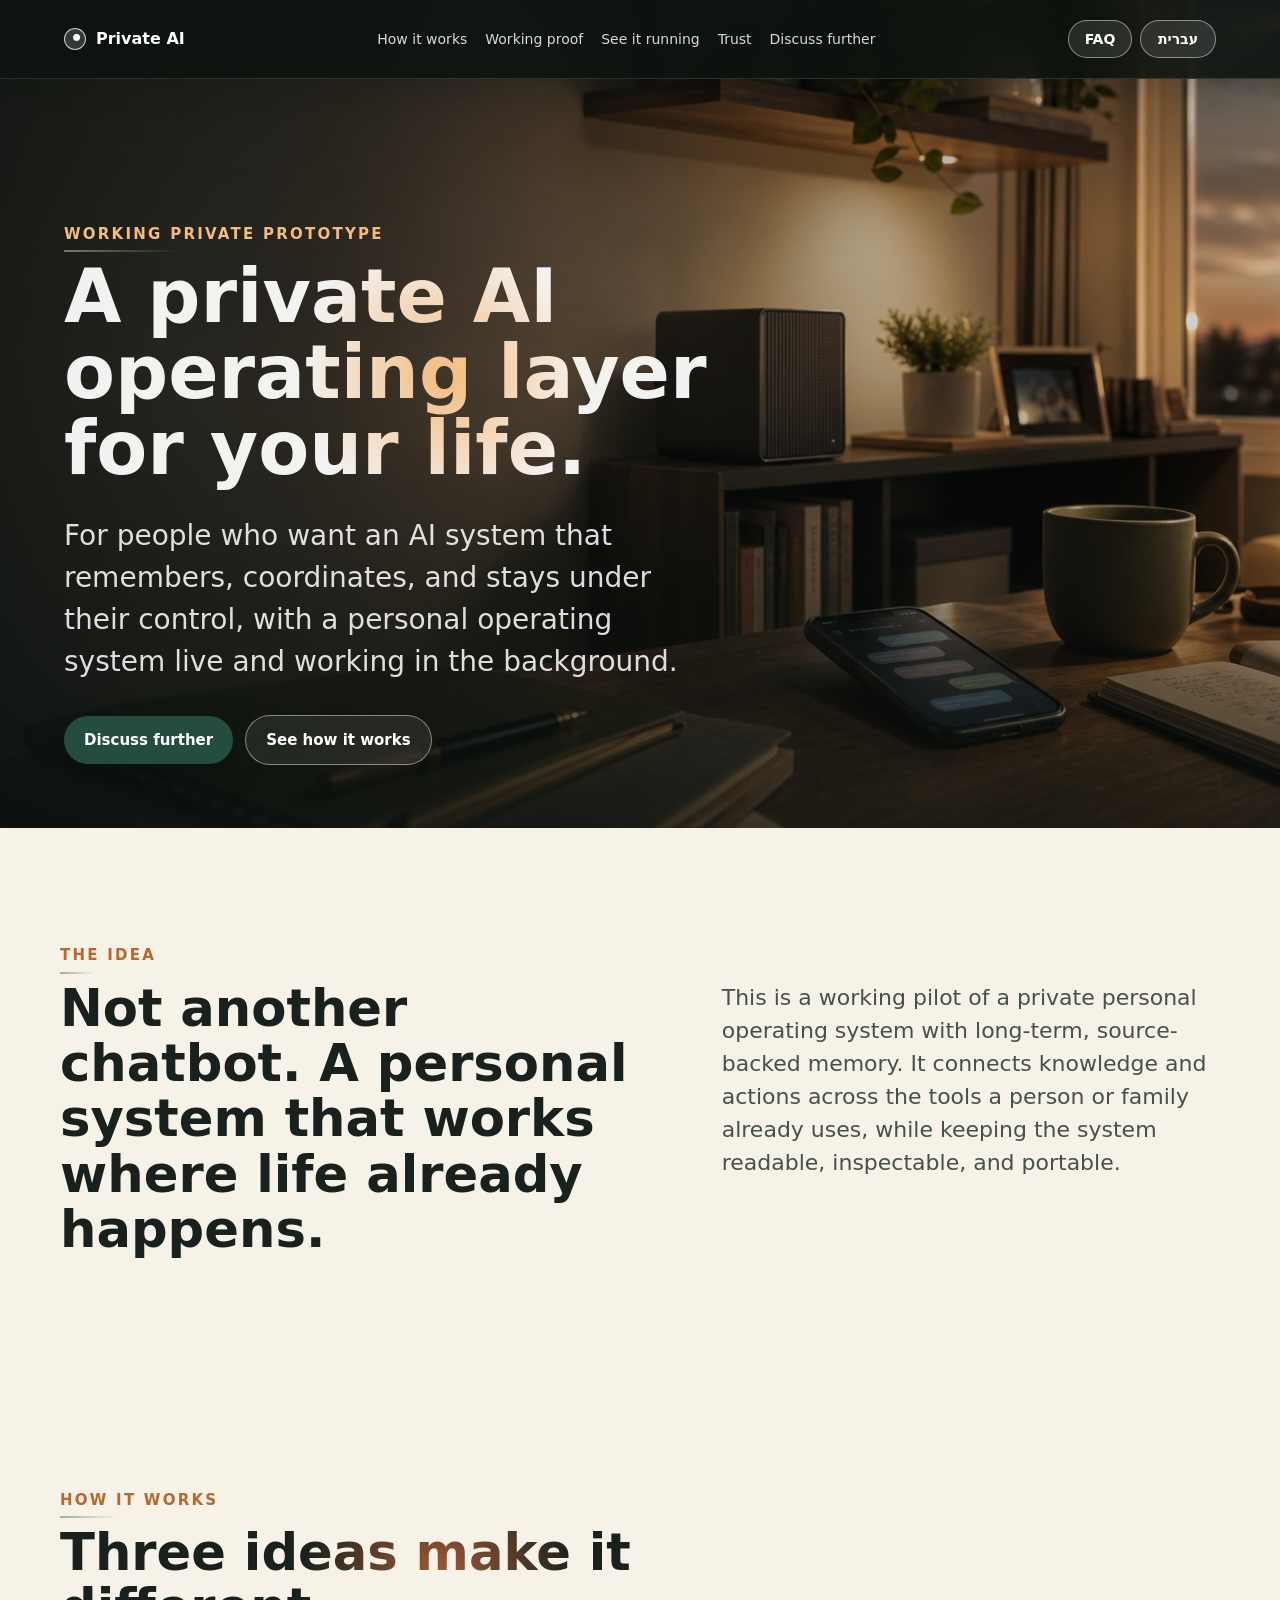
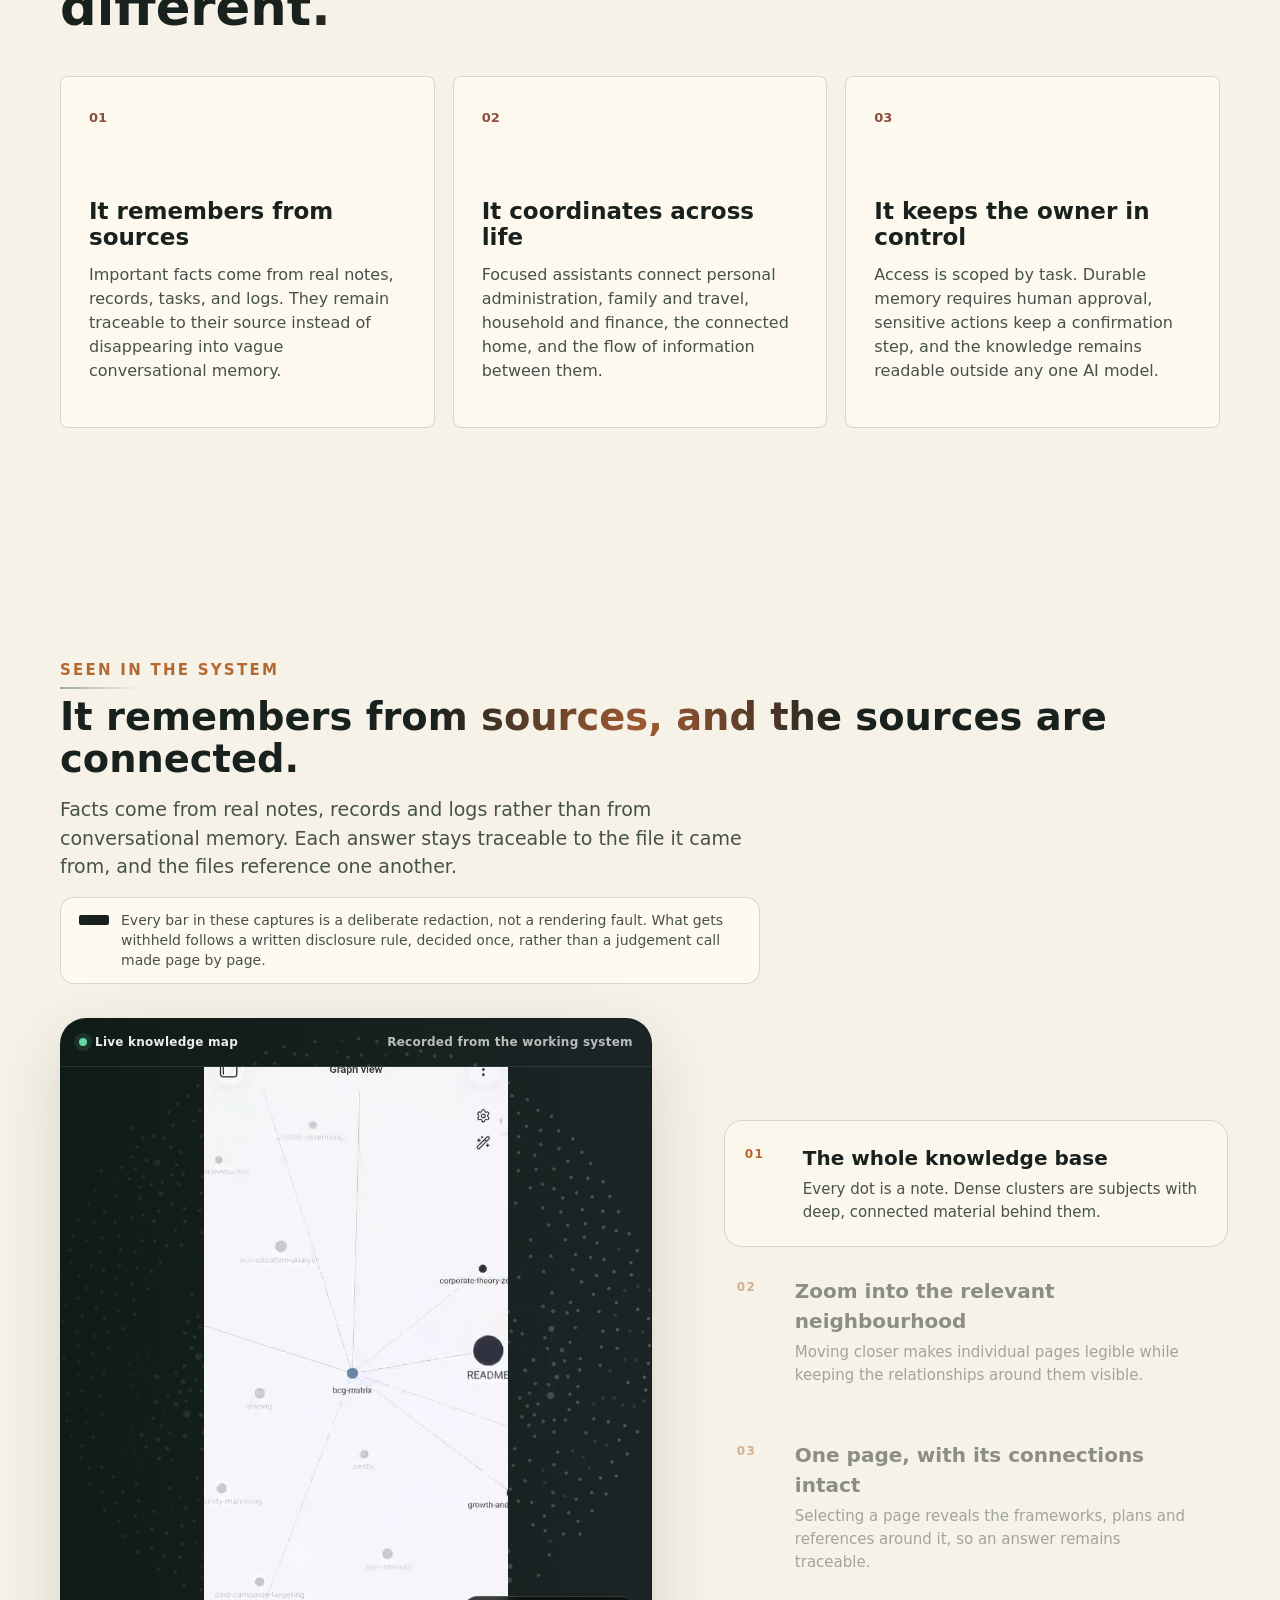
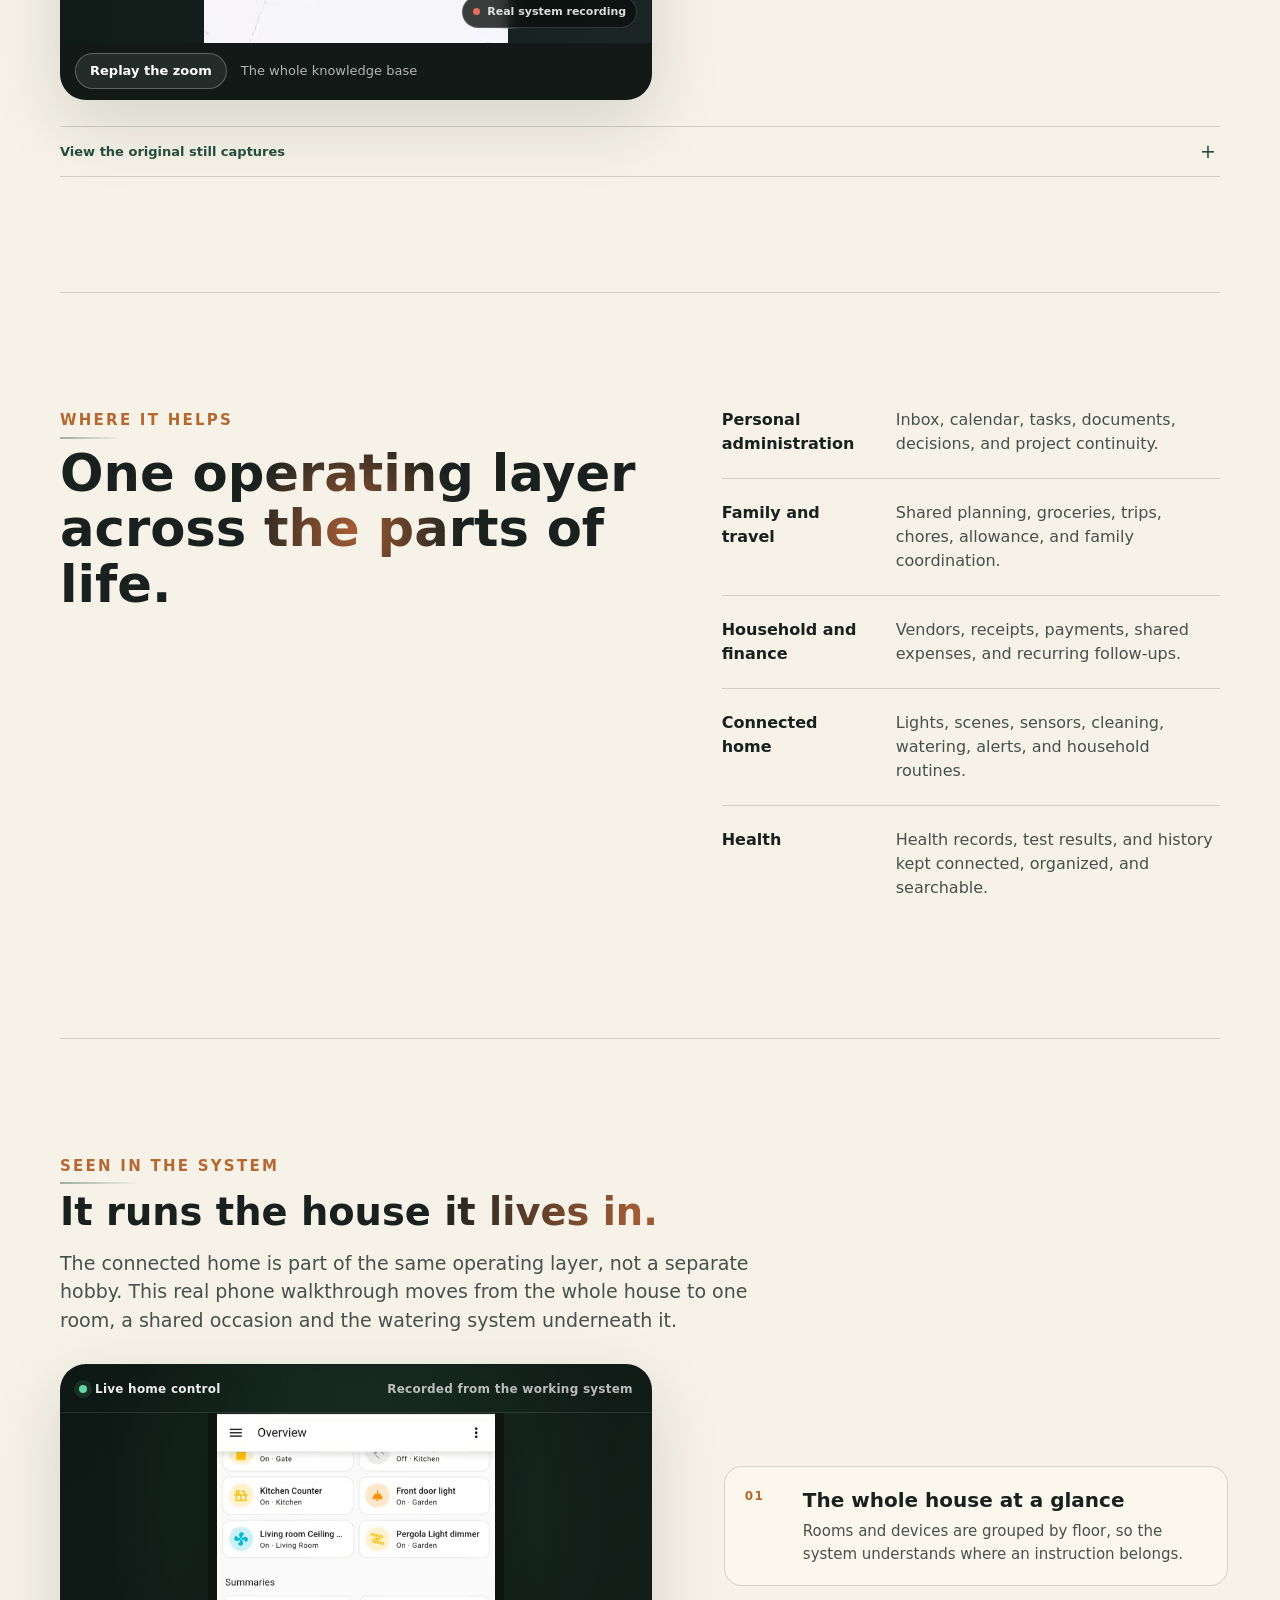
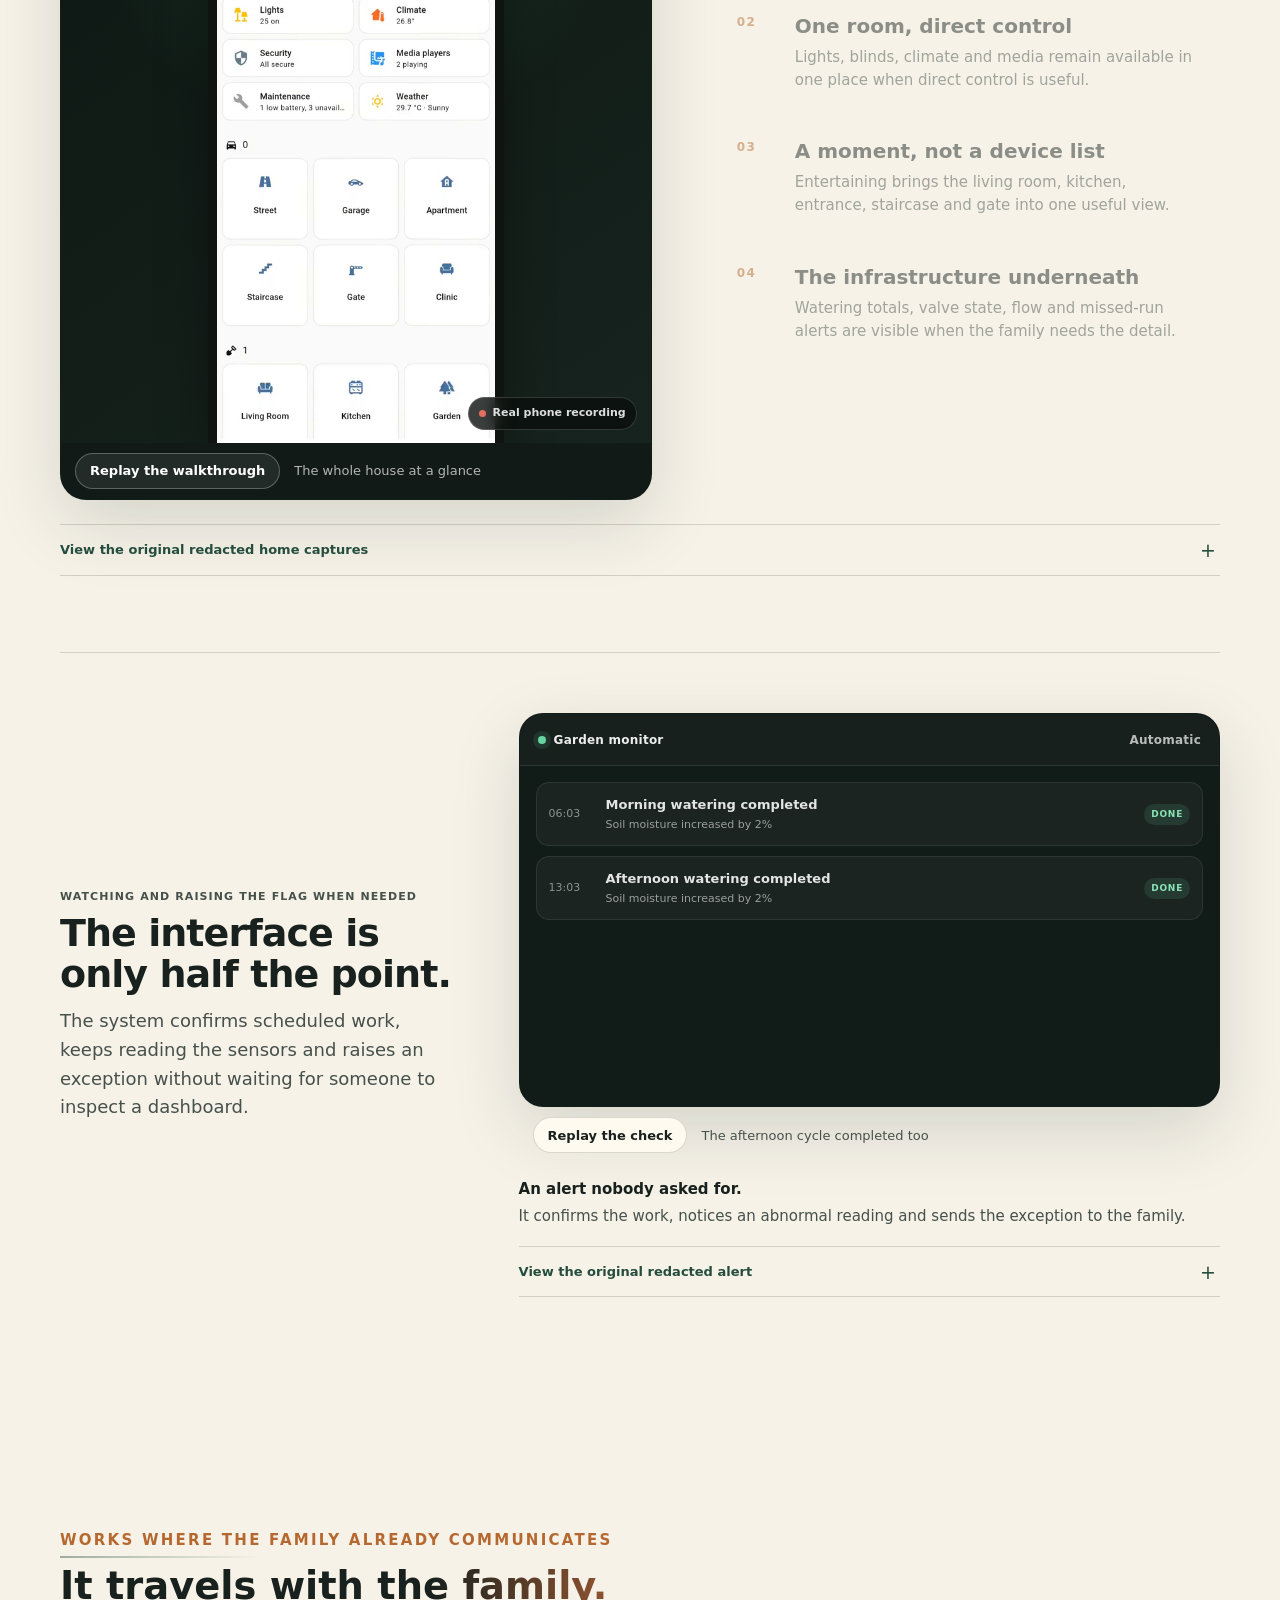
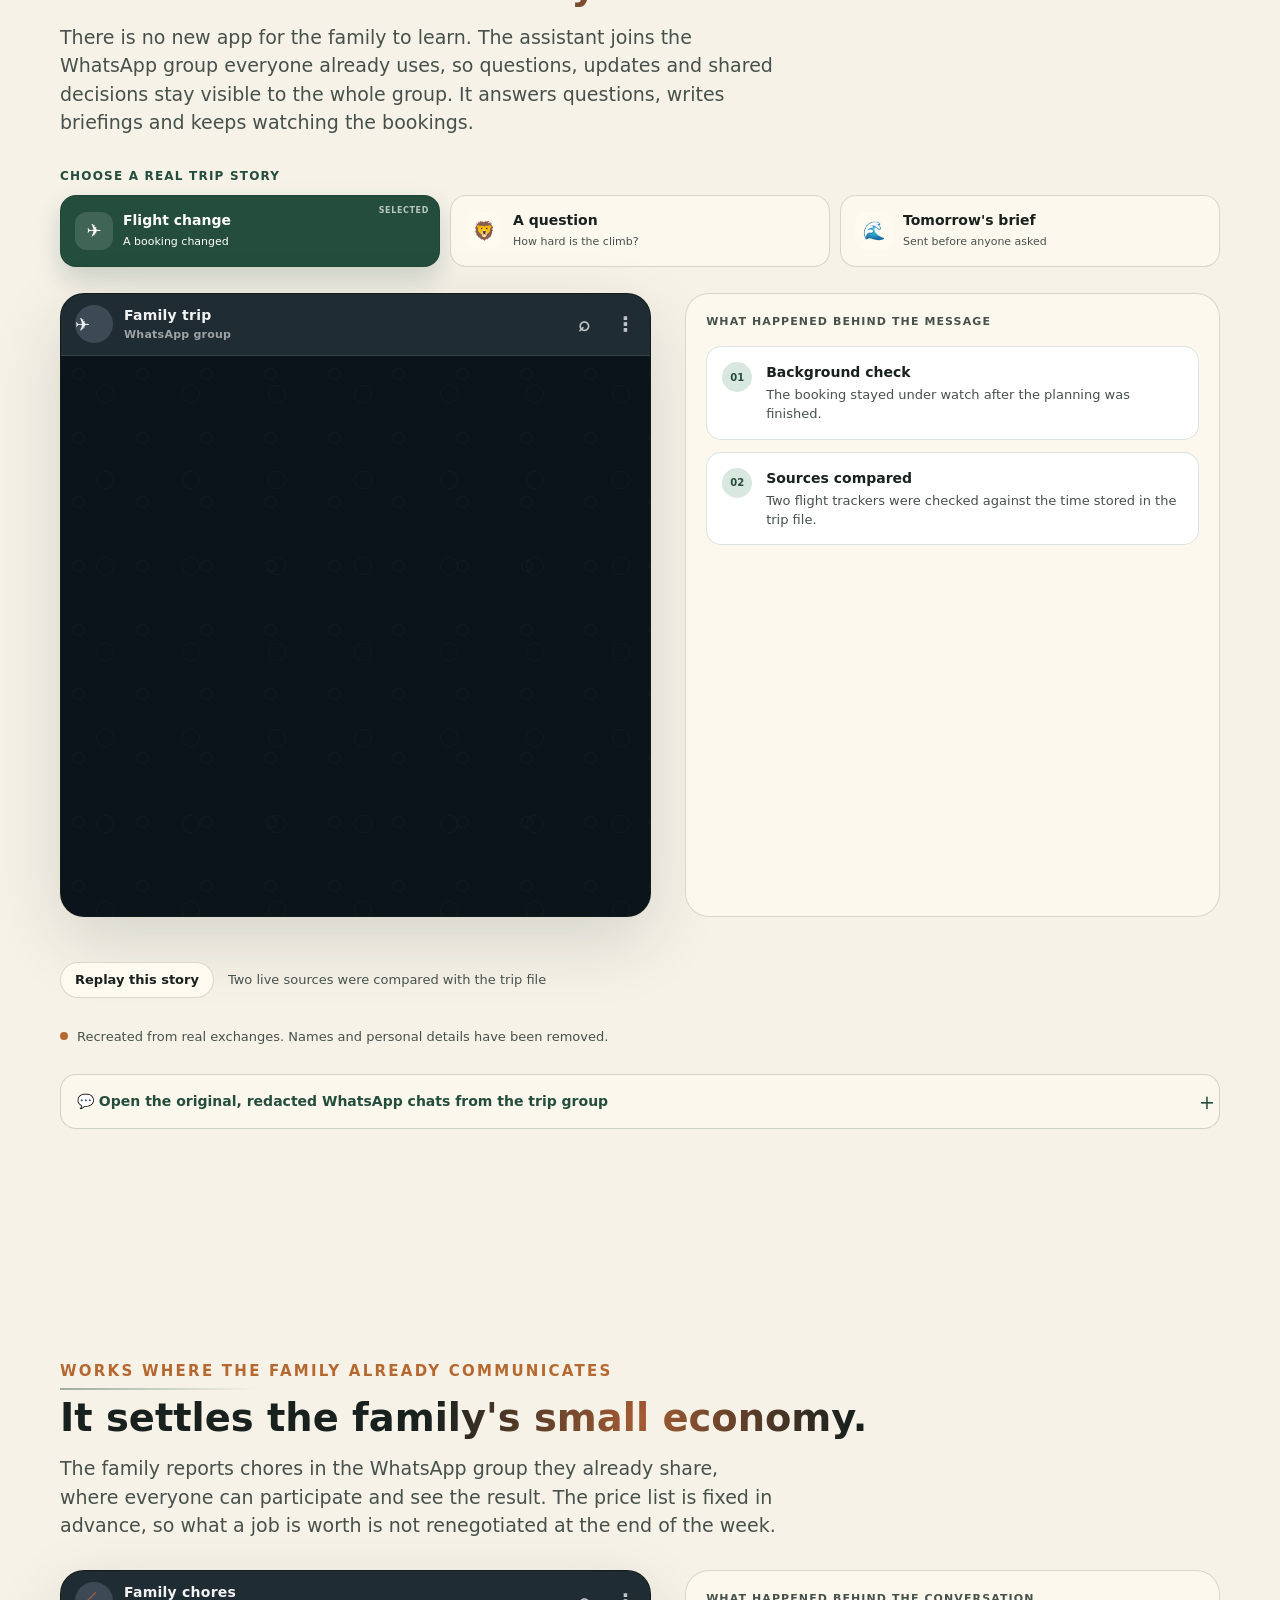
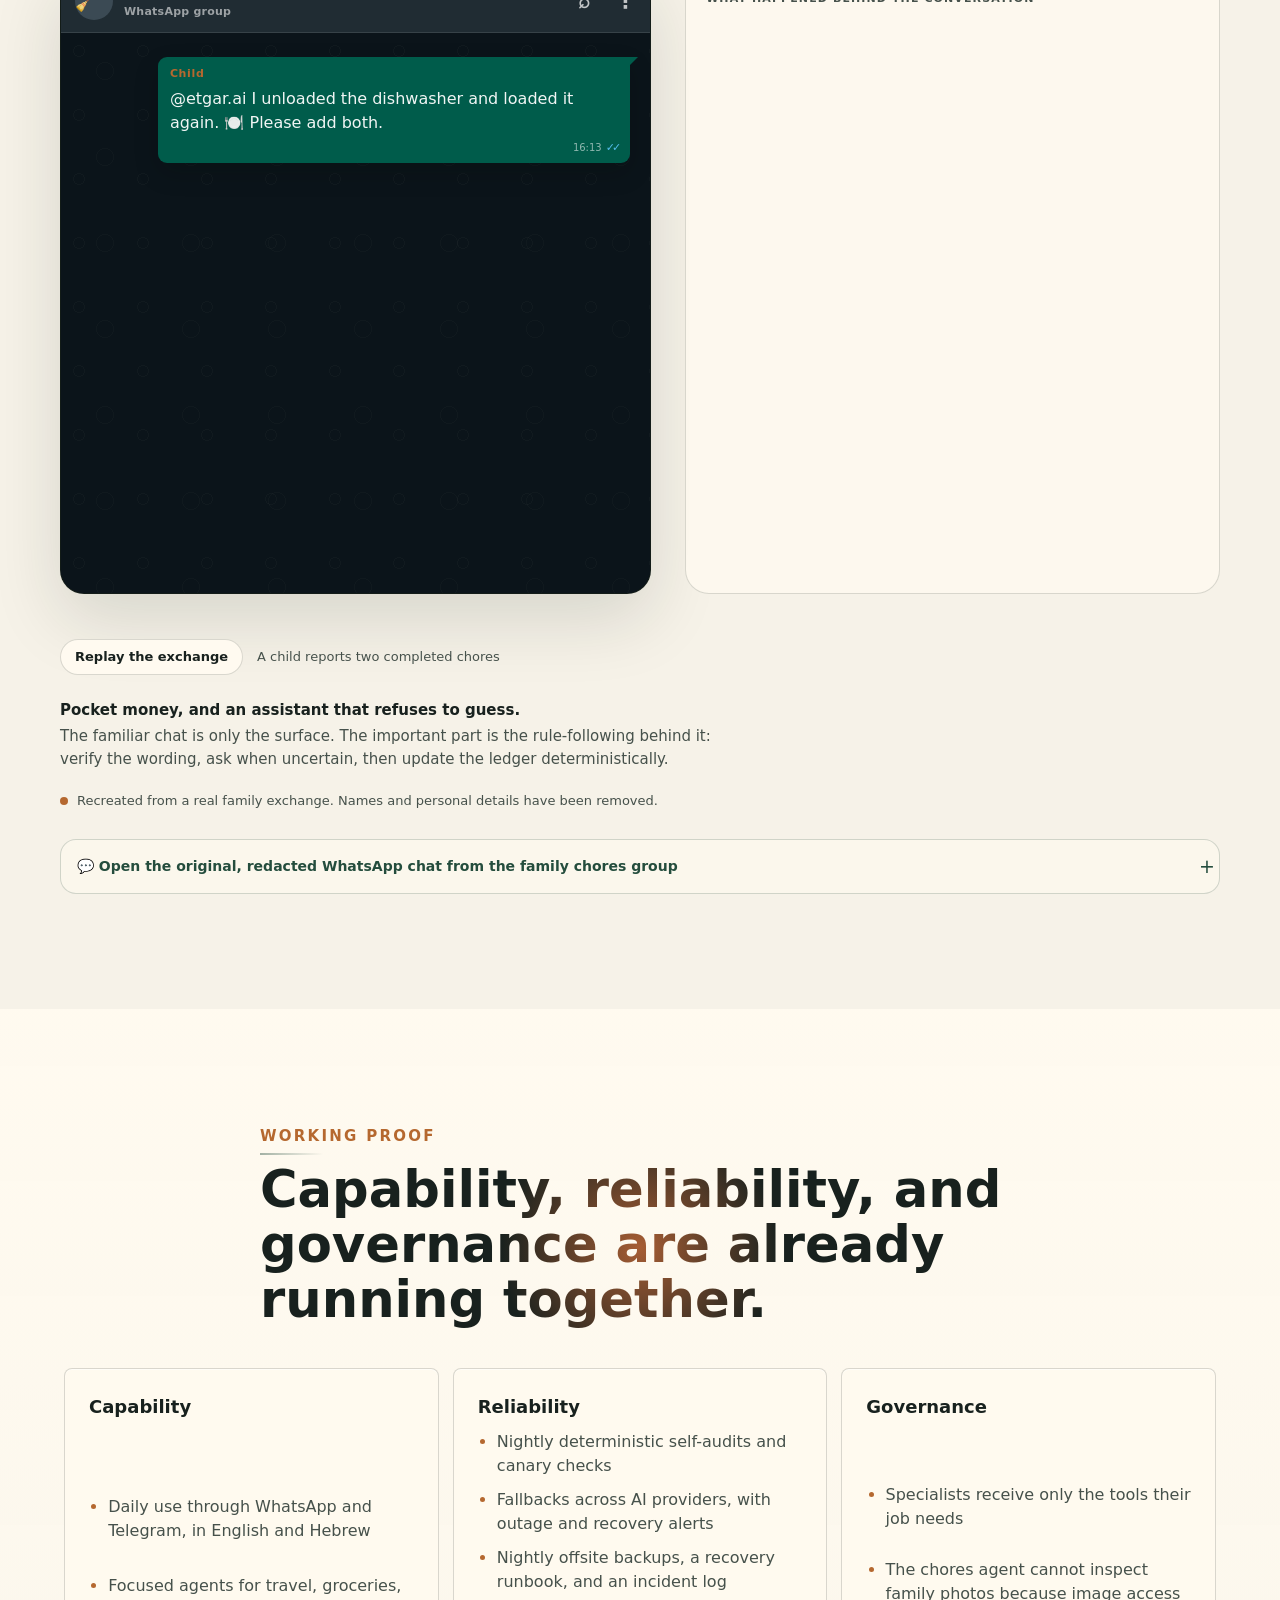
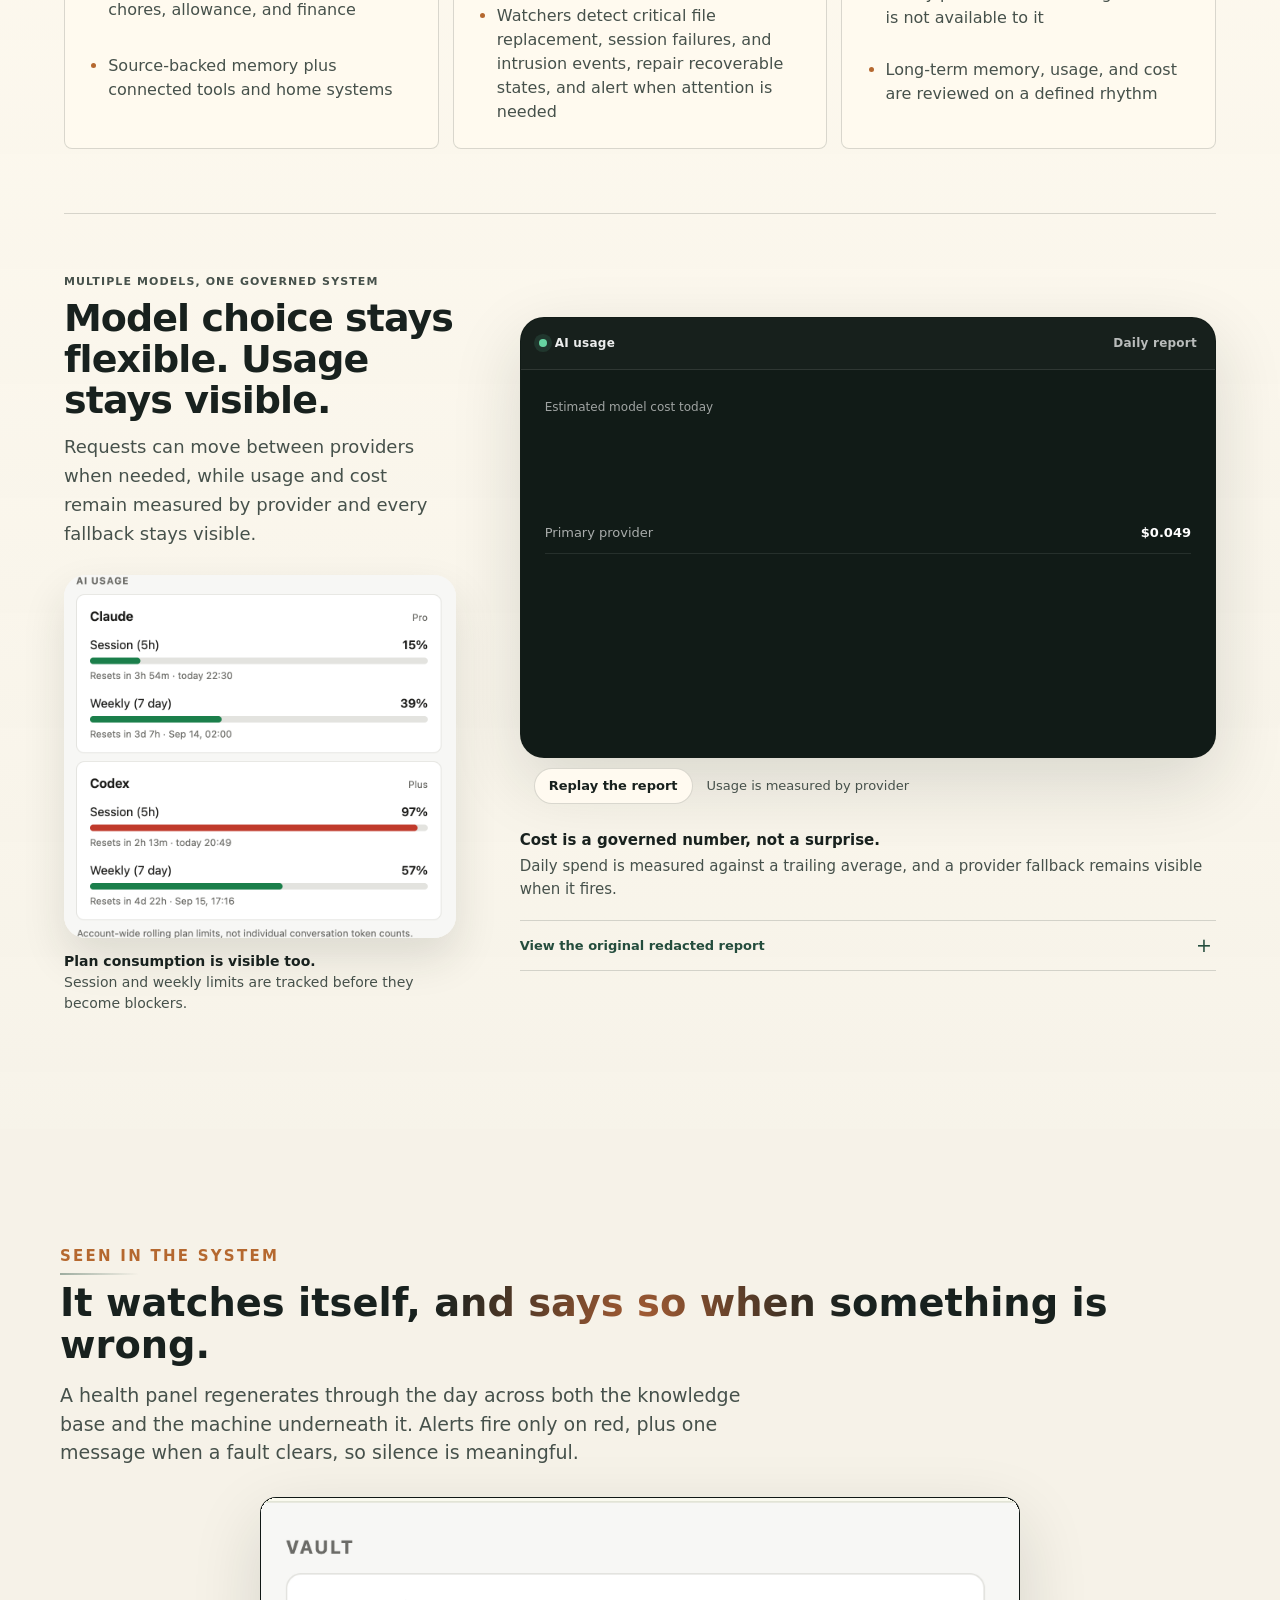
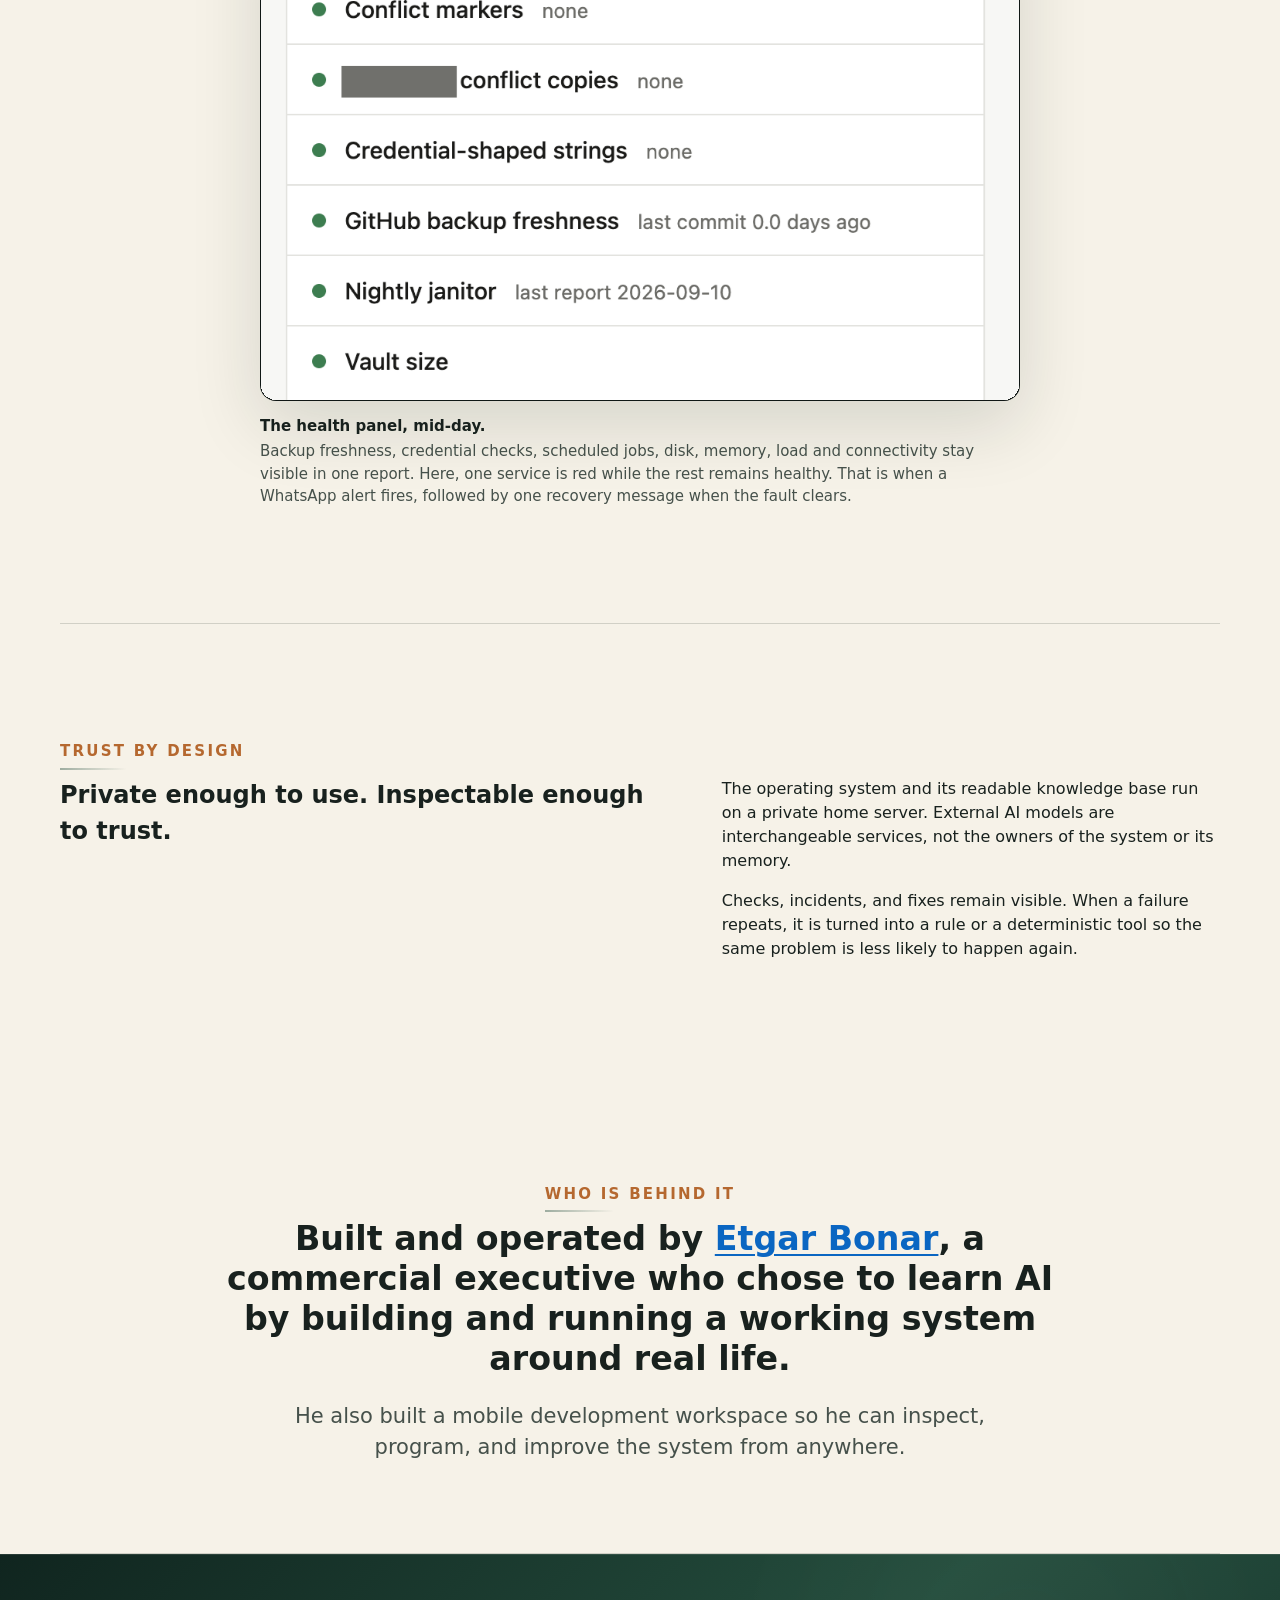
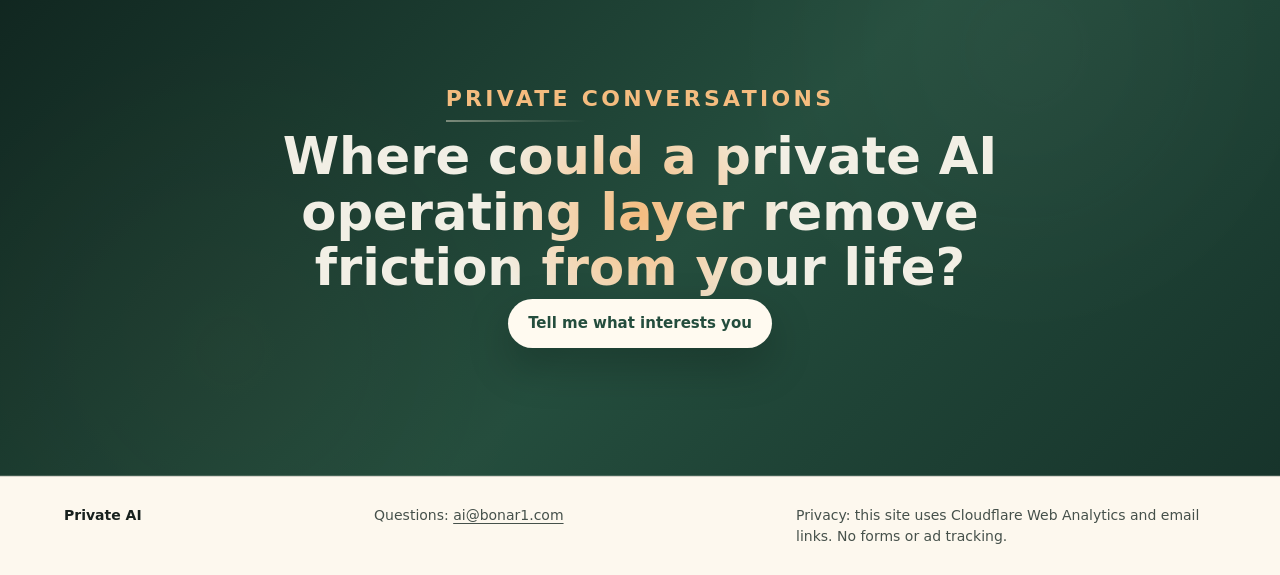
==== commit cc17c349: "Clarify repeated failure remediation" ====
--- a/index.html
+++ b/index.html
@@ -799,9 +799,9 @@
               services, not the owners of the system or its memory.
             </p>
             <p>
-              Every failure becomes an engineering incident: record the cause,
-              fix it, and turn repeated mistakes into a rule or a deterministic
-              tool instead of hoping the model behaves next time.
+              Checks, incidents, and fixes remain visible. When a failure repeats,
+              it is turned into a rule or a deterministic tool so the same problem
+              is less likely to happen again.
             </p>
           </div>
         </div>
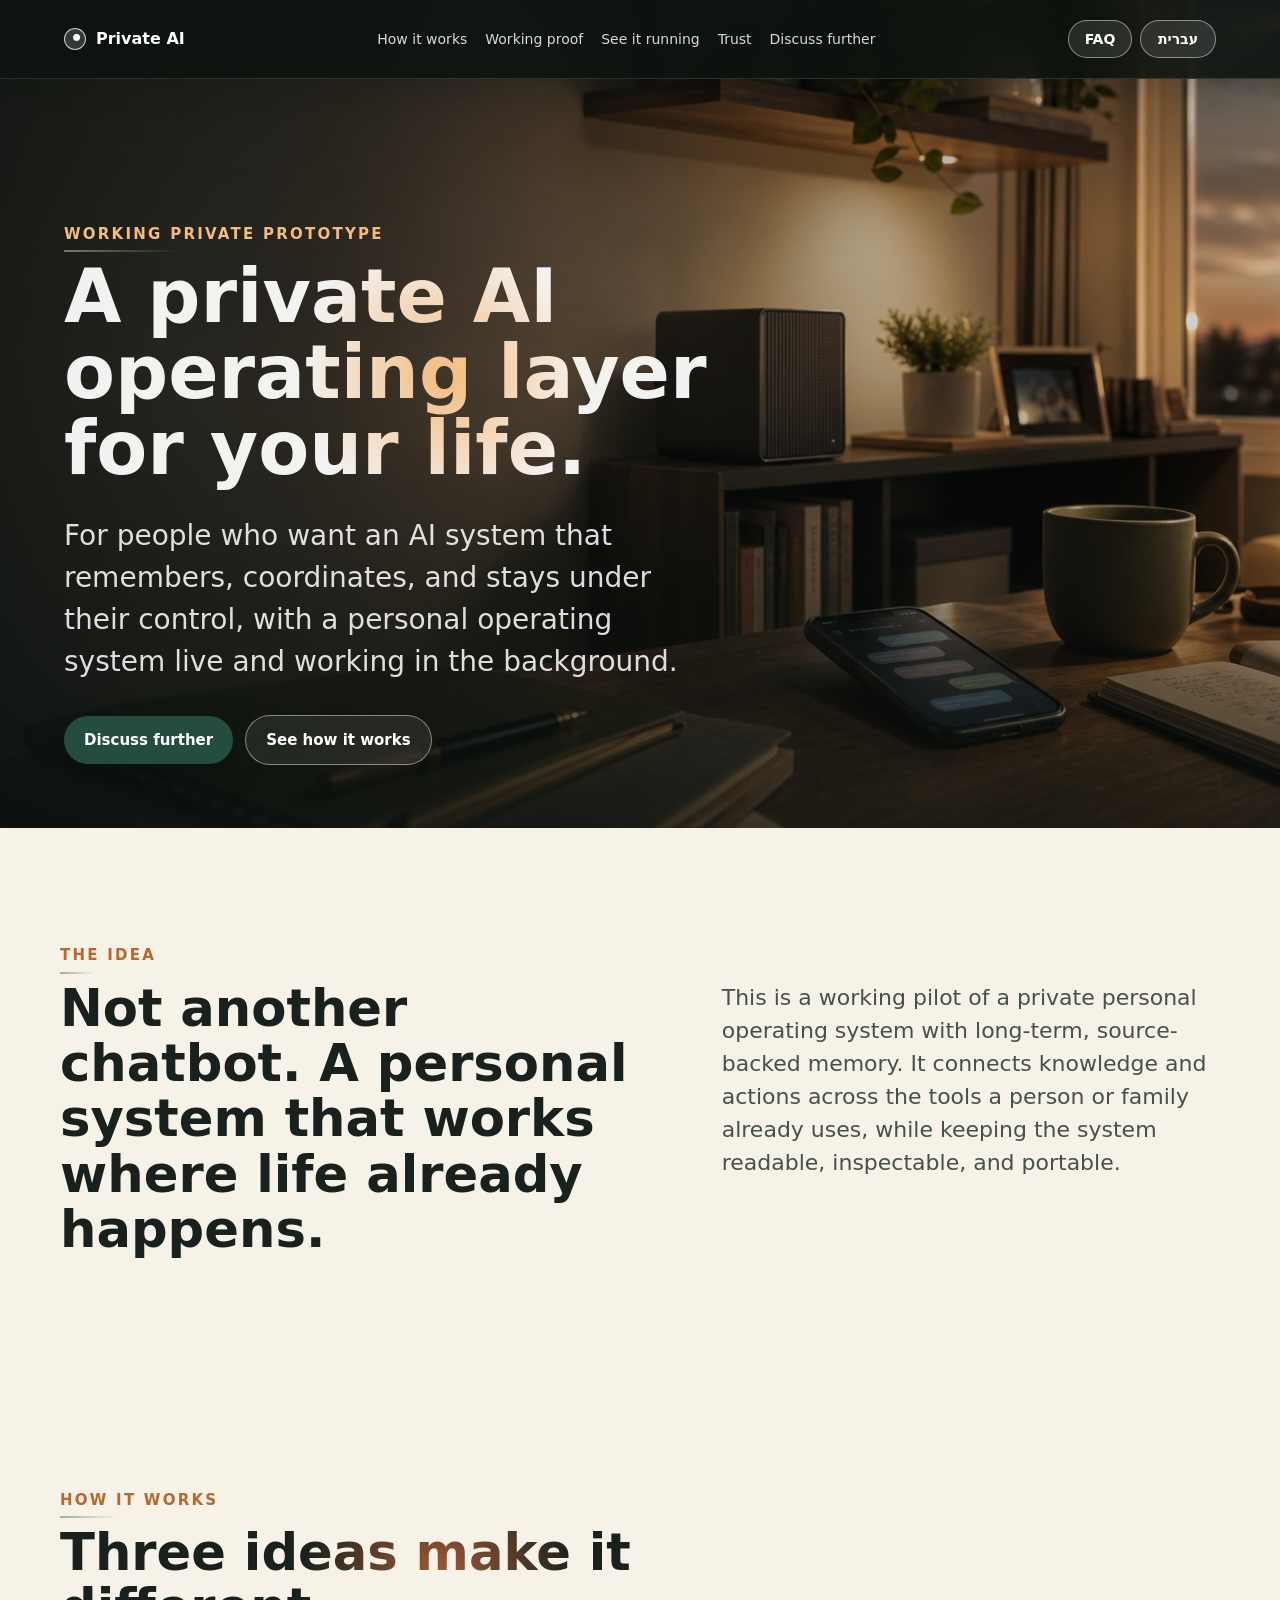
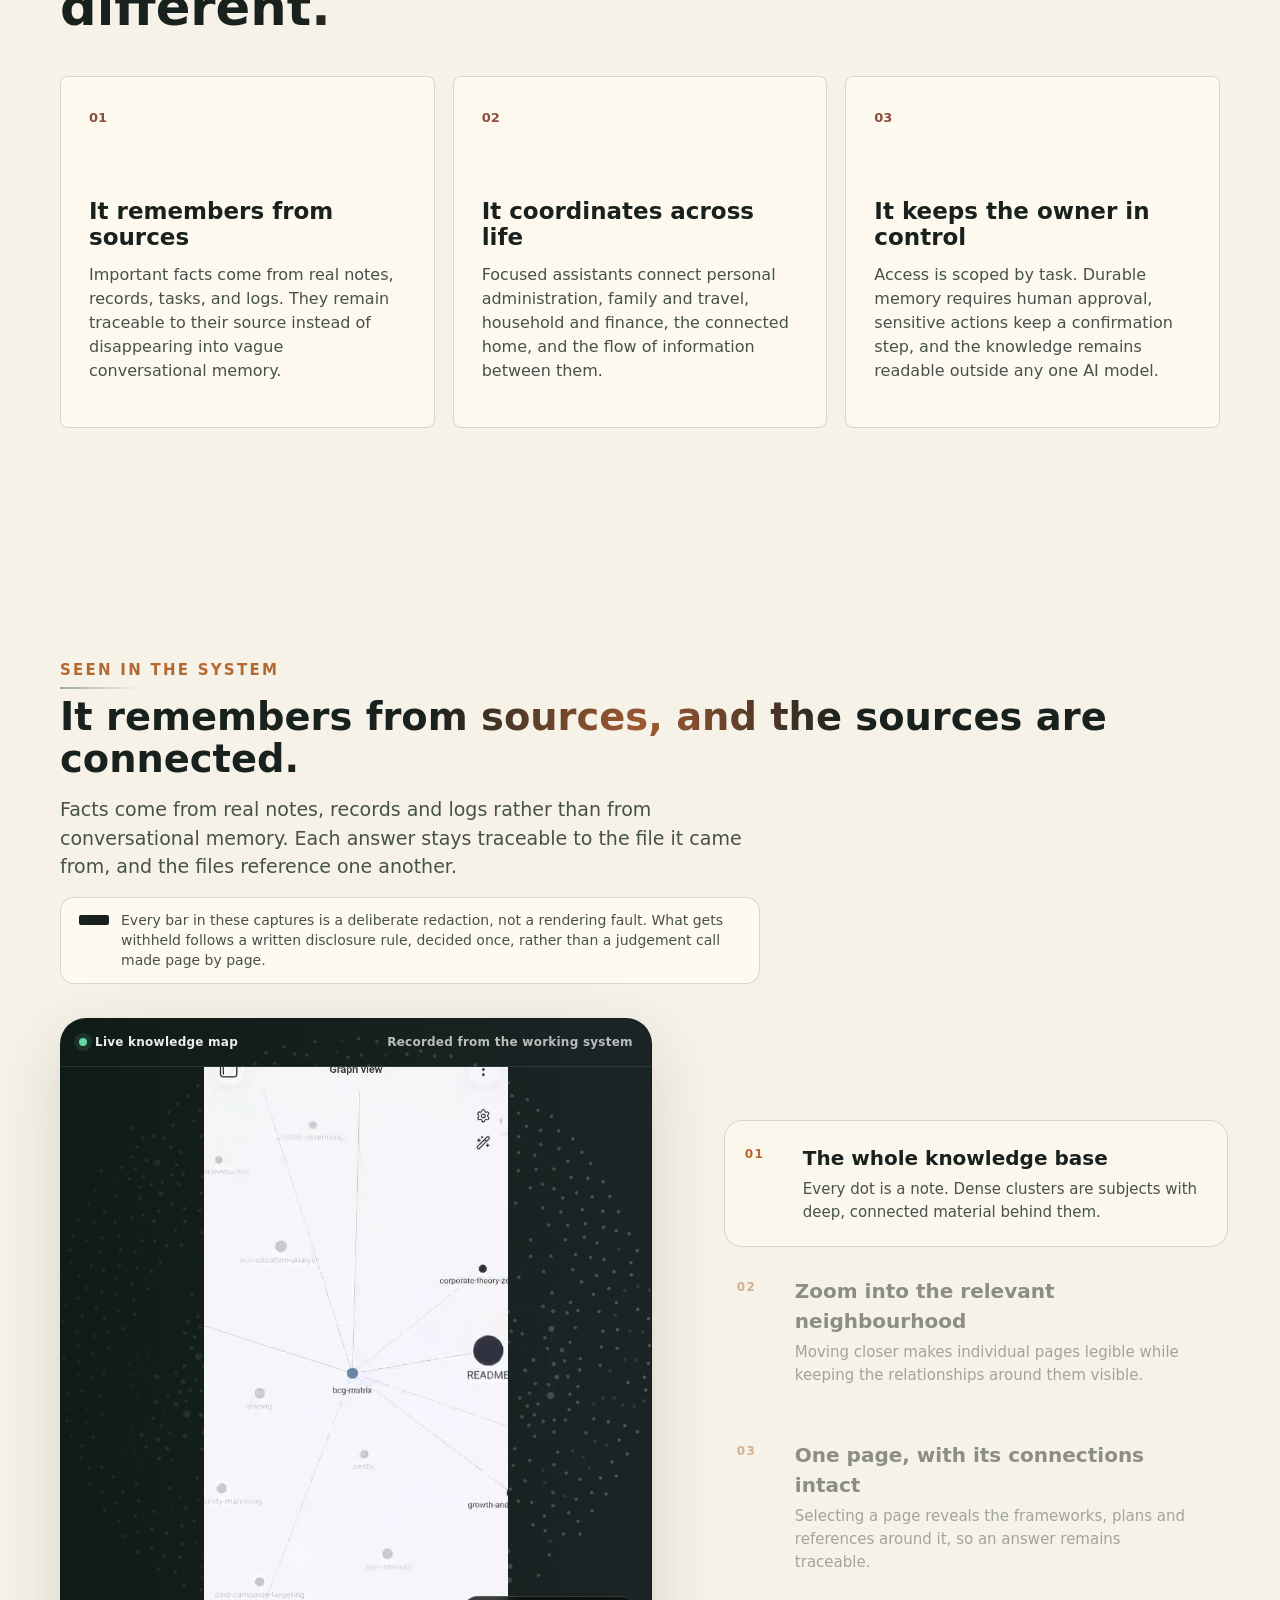
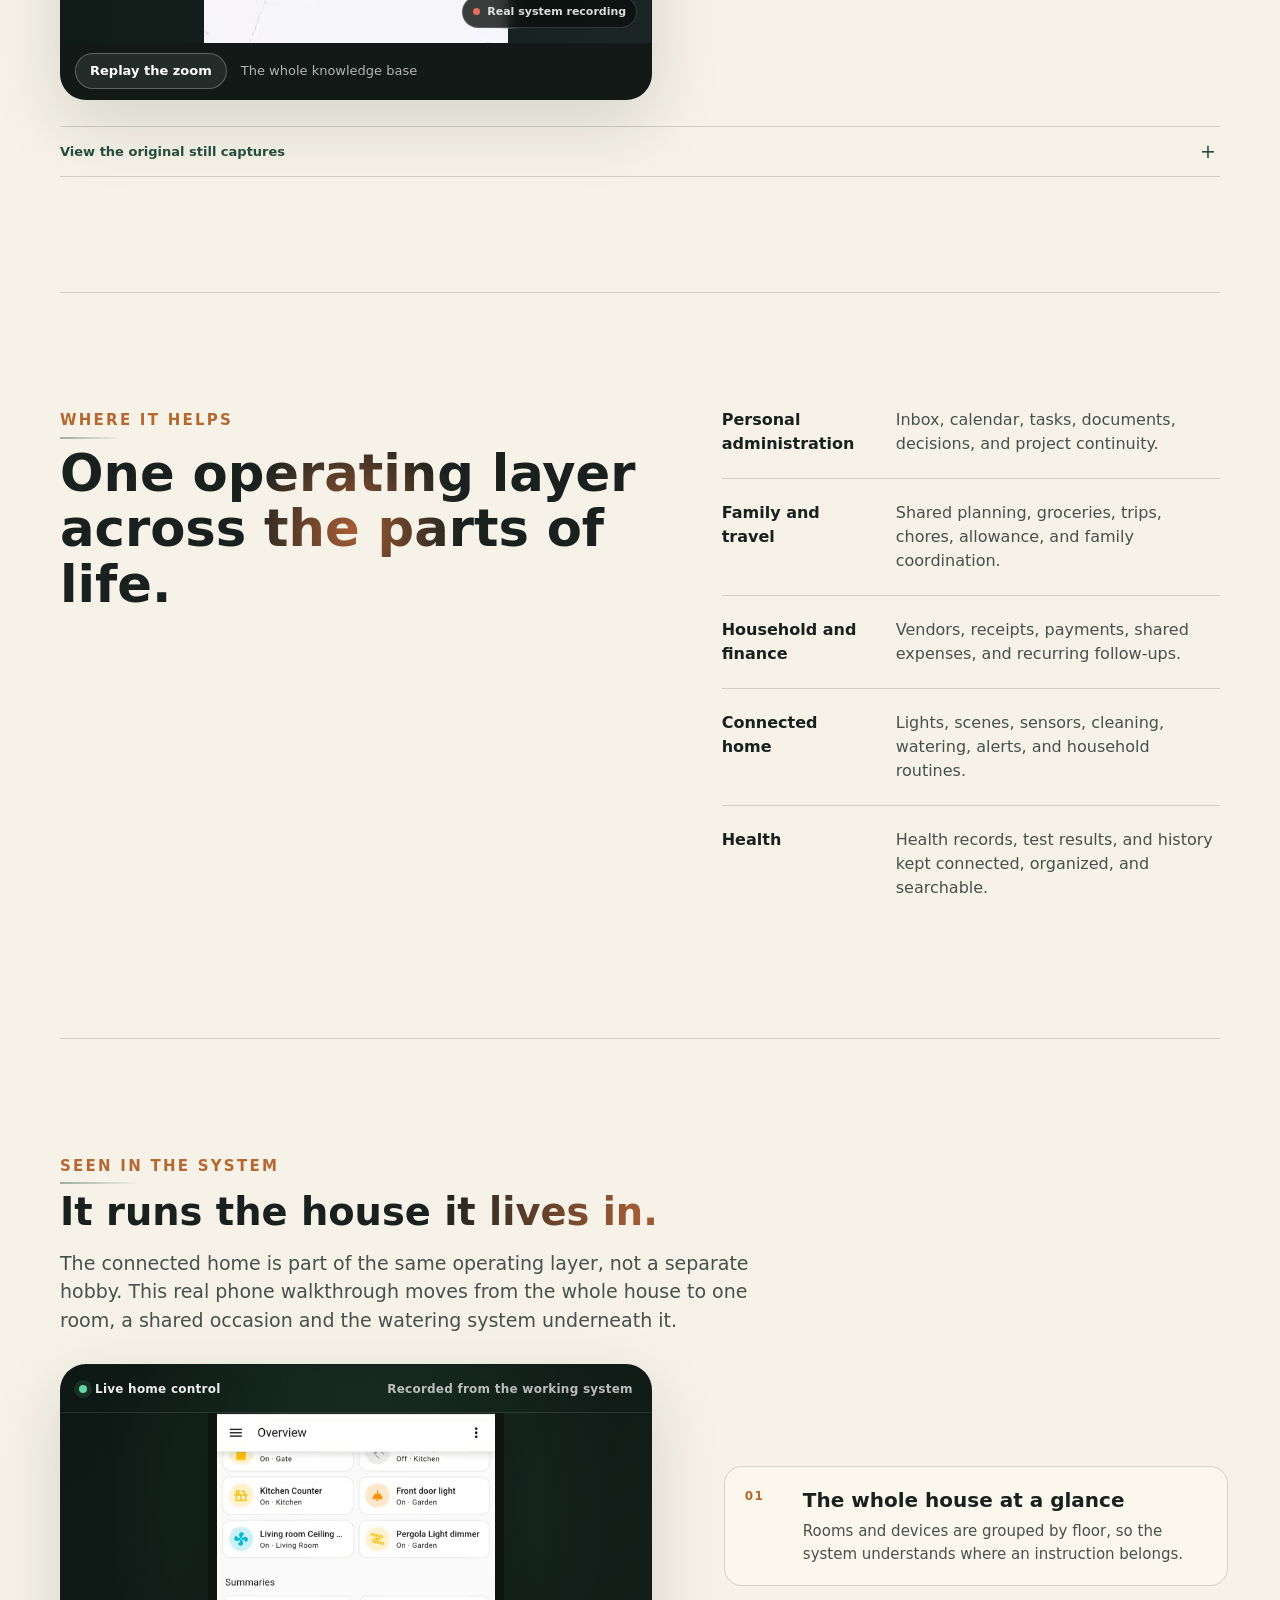
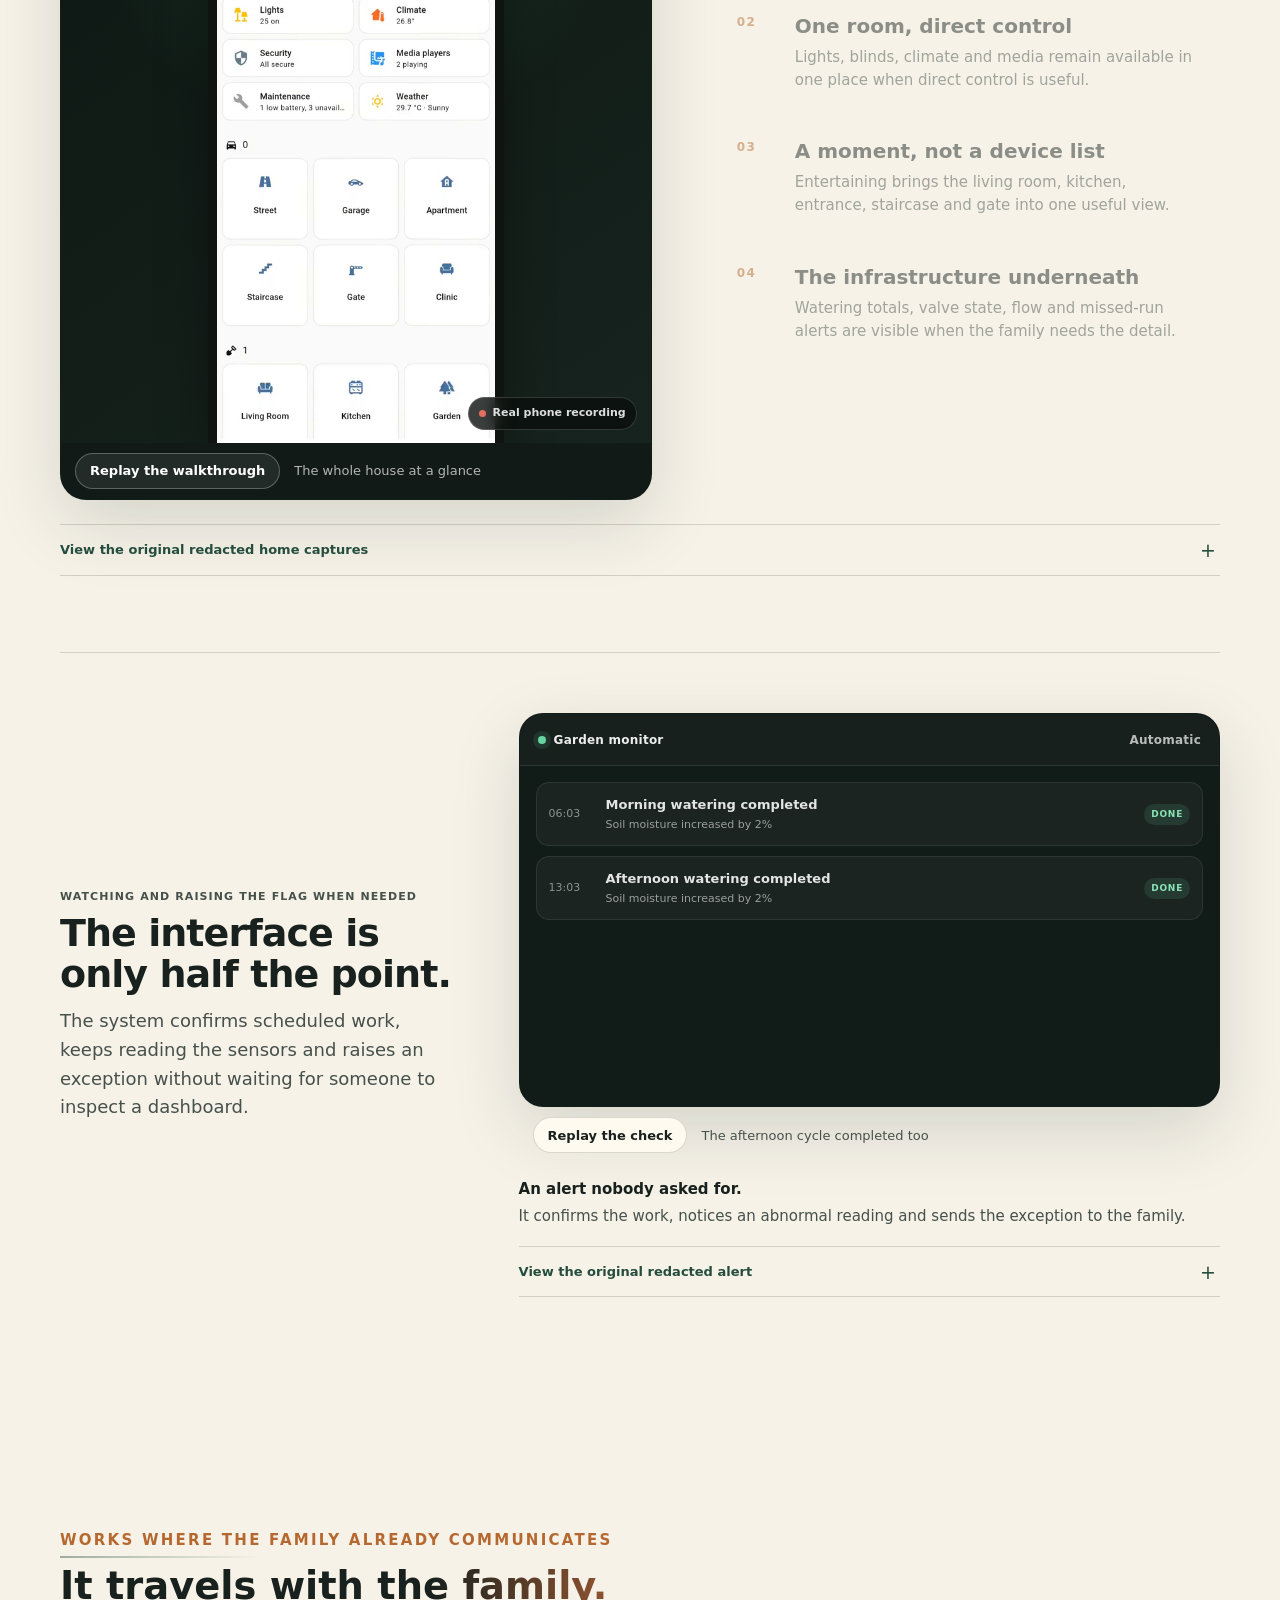
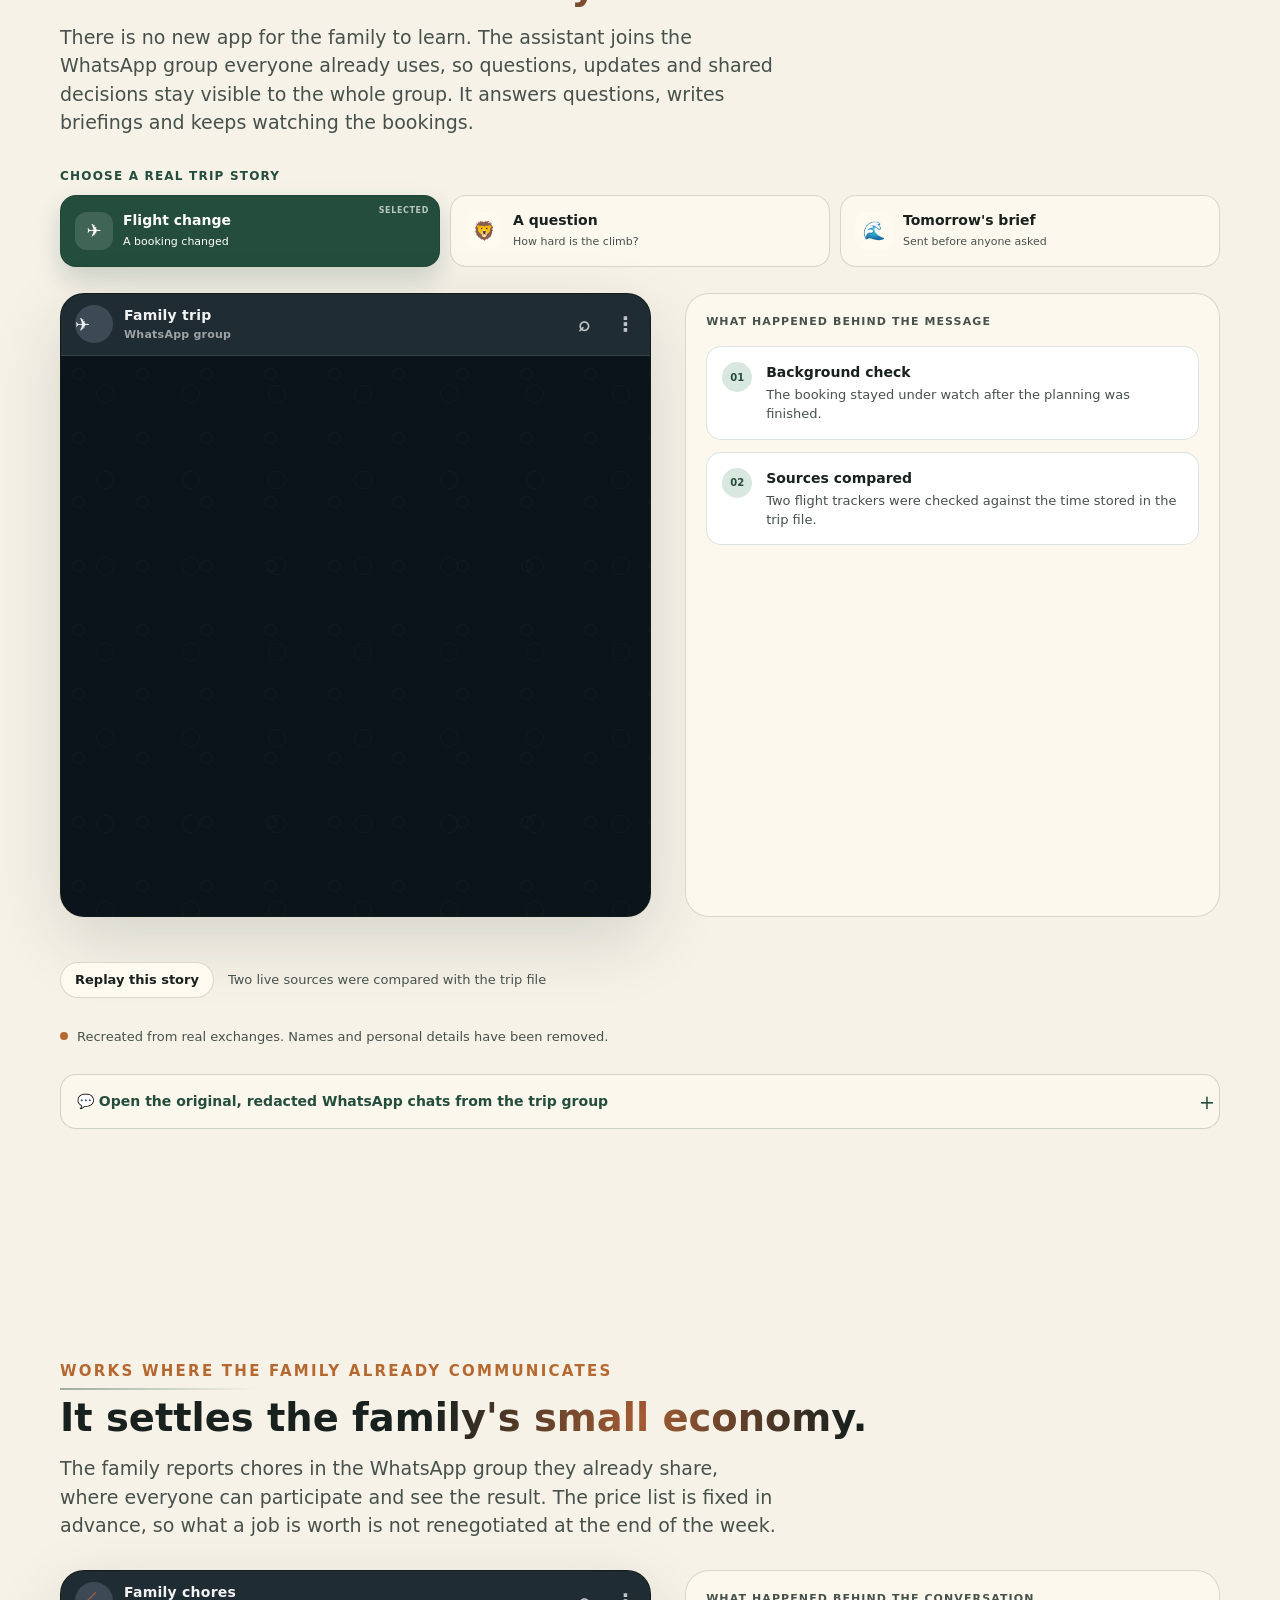
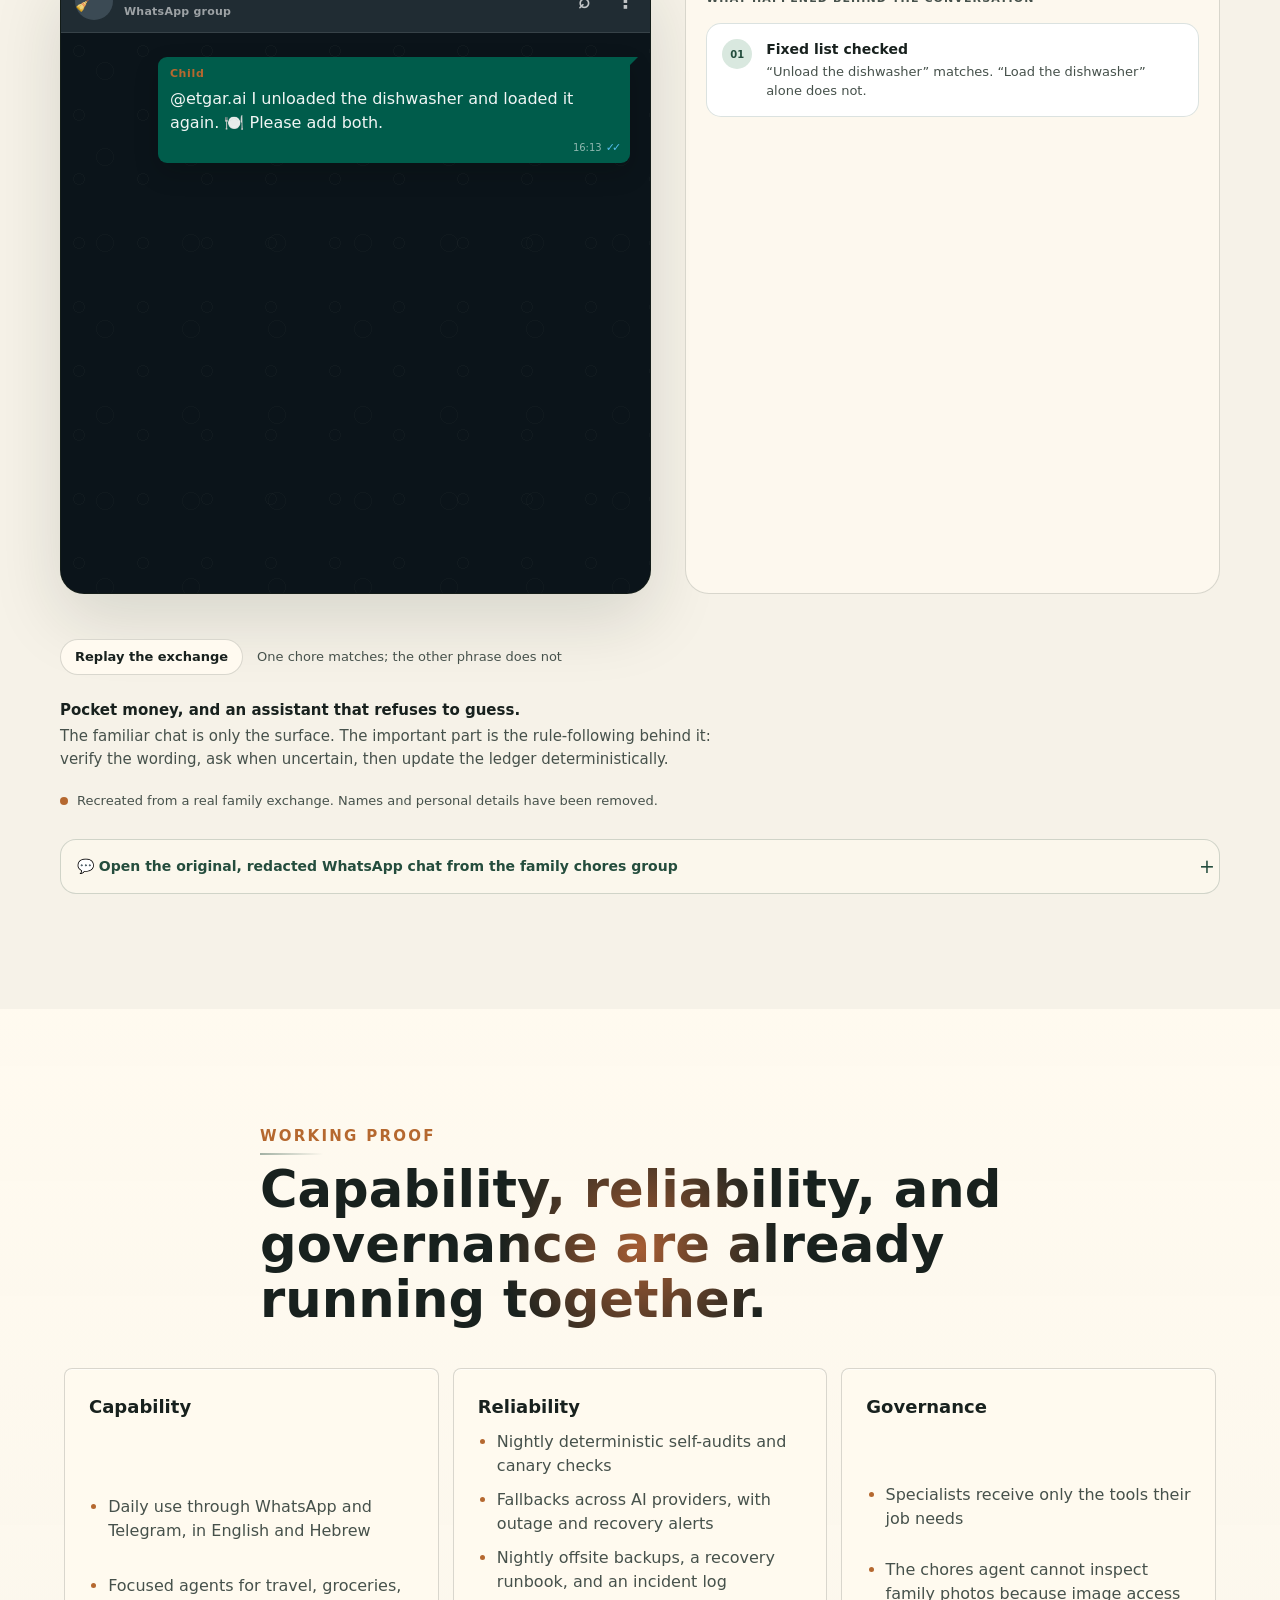
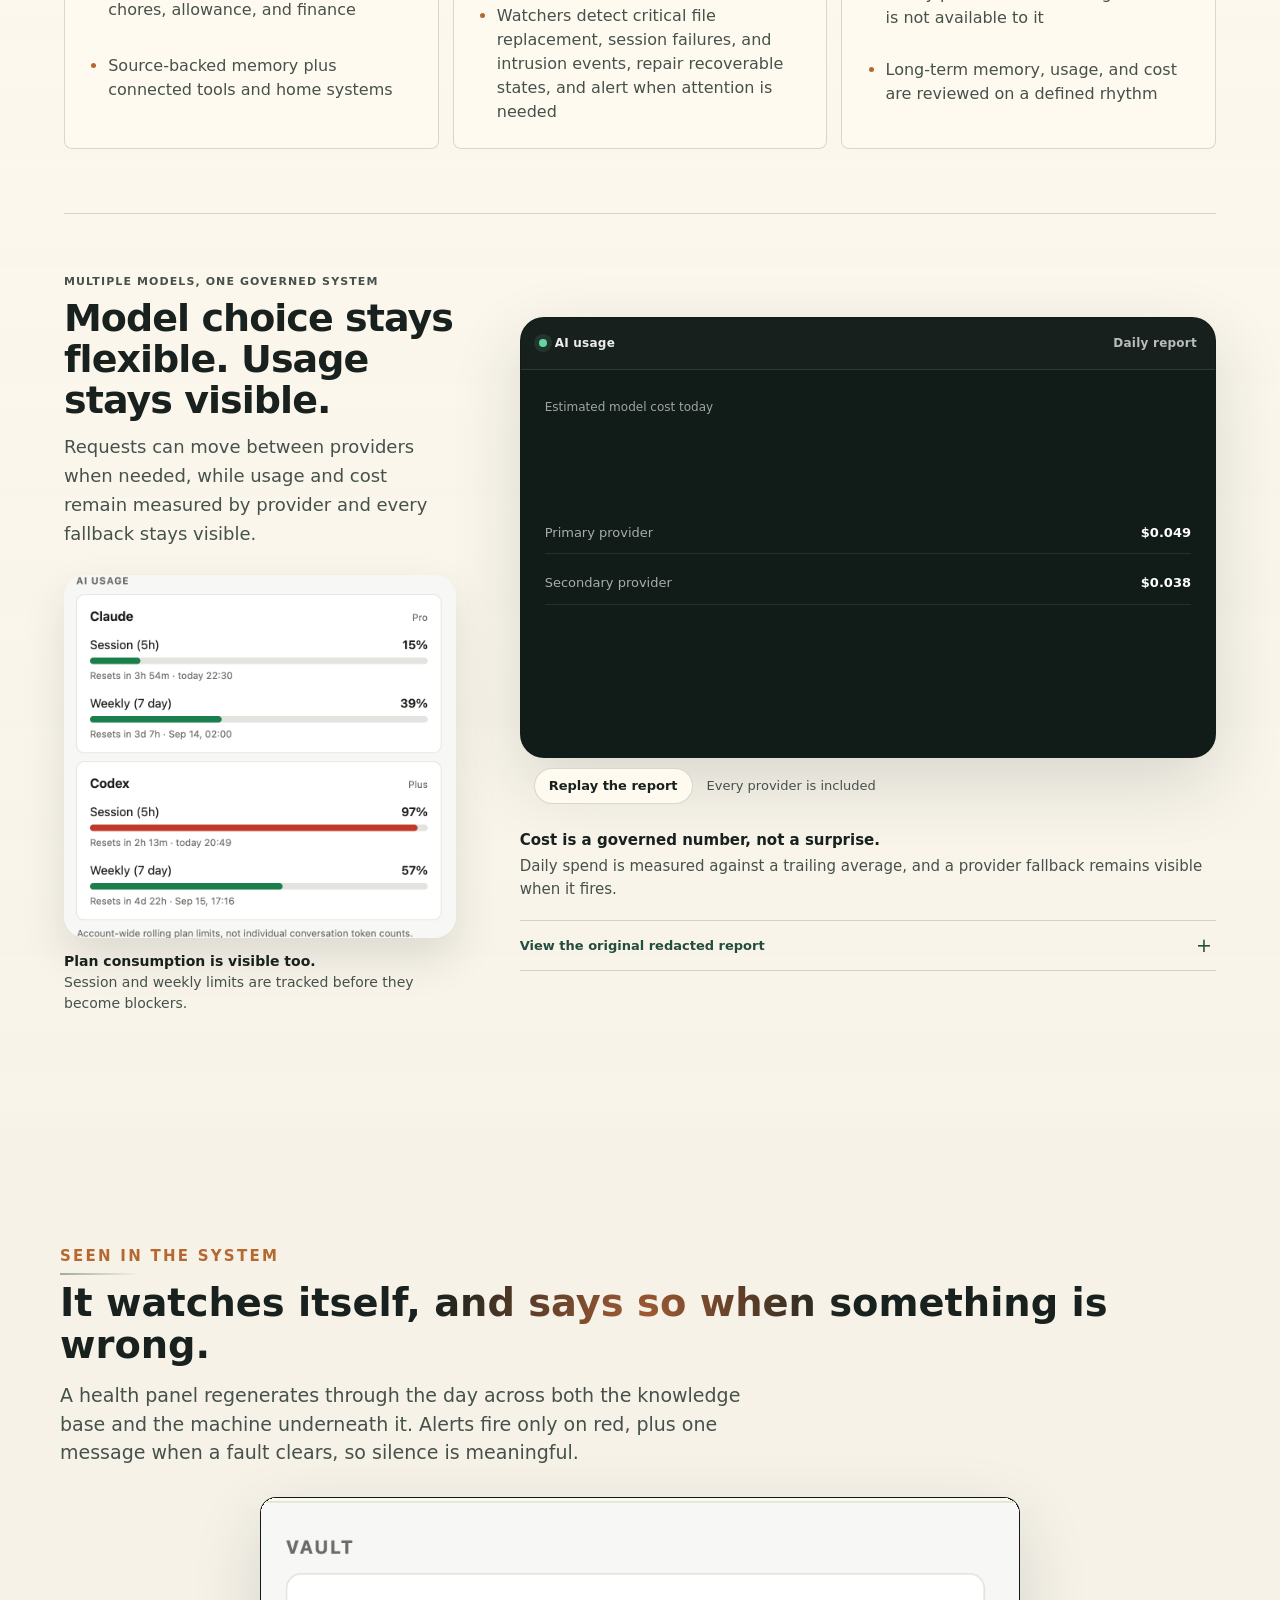
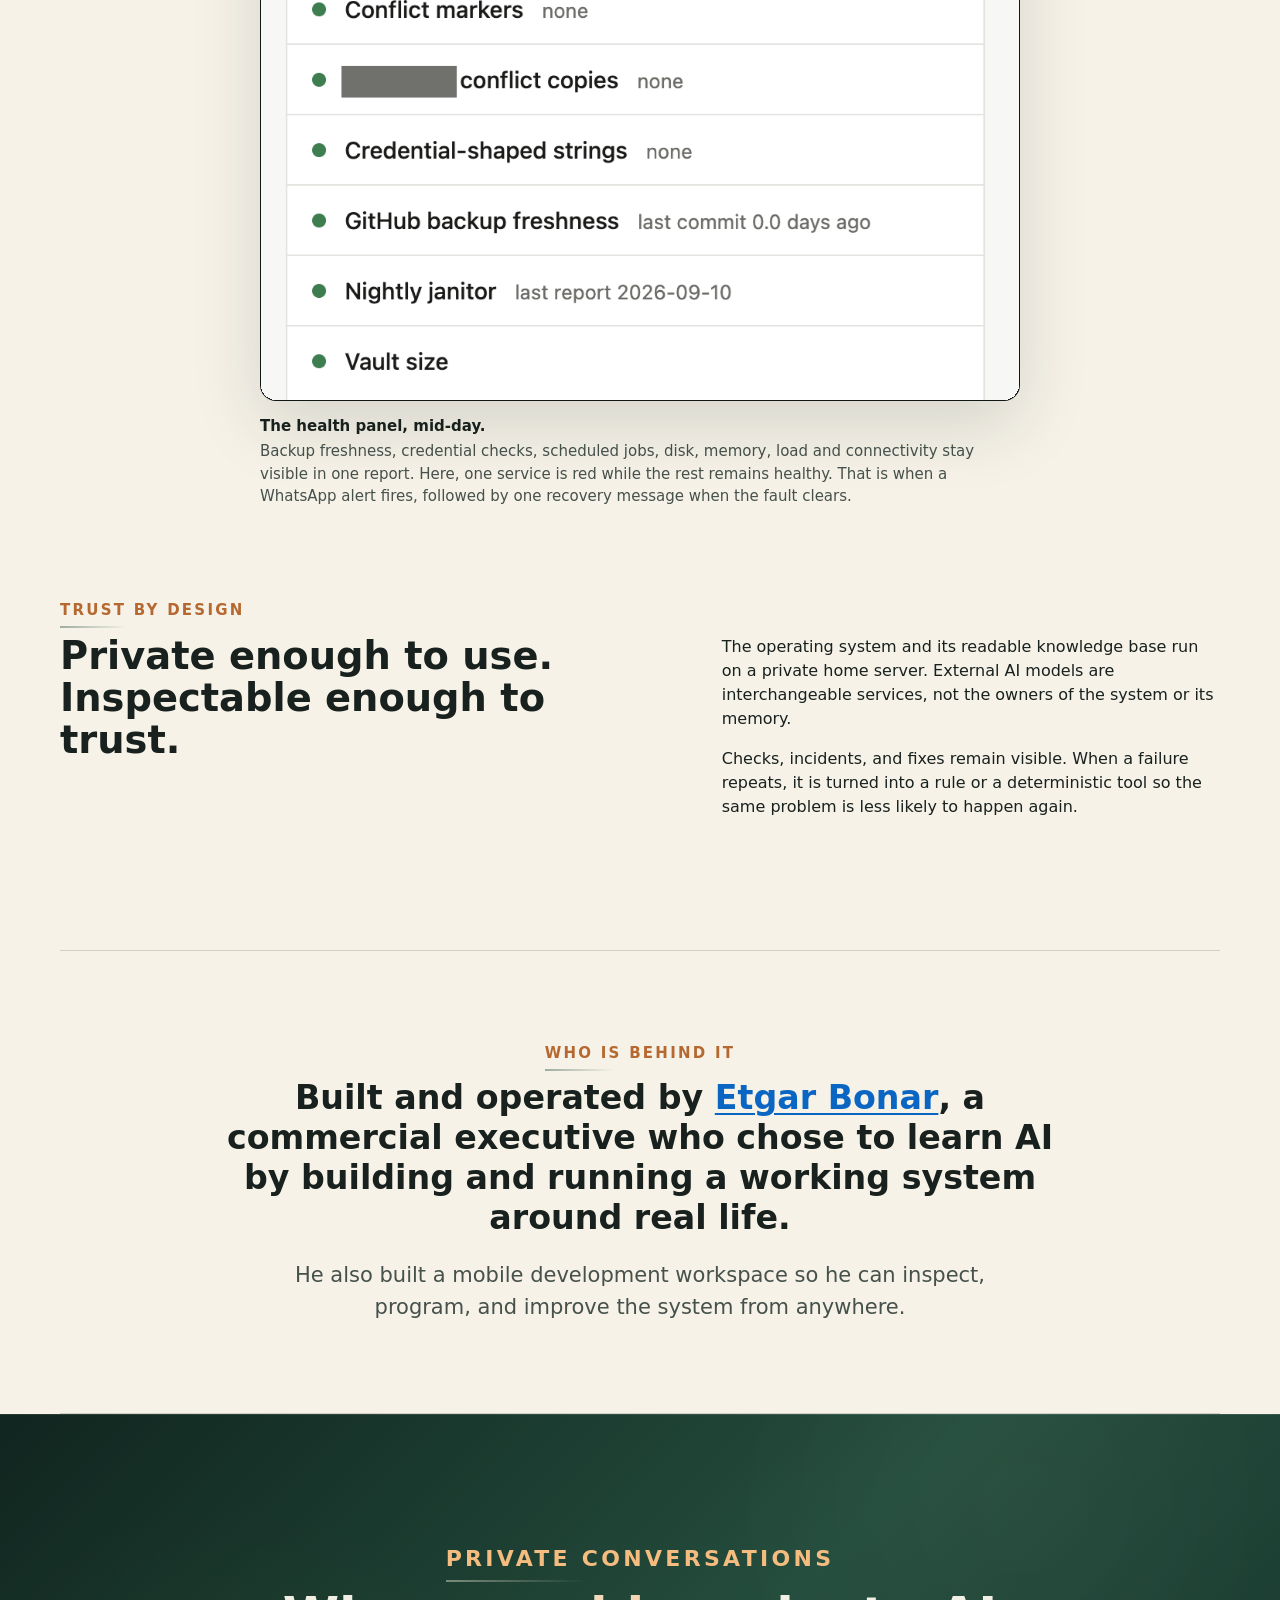
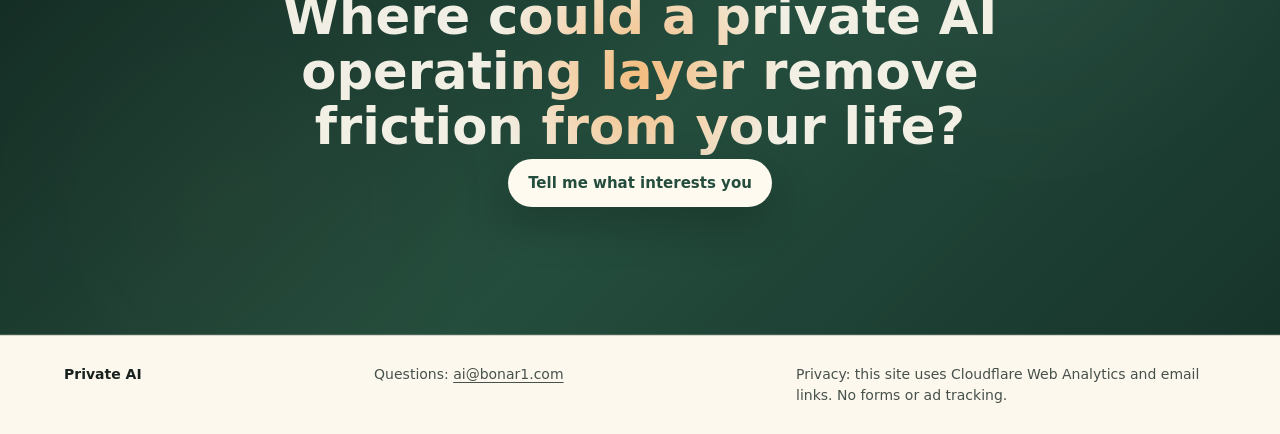
==== commit d6a4f257: "Fold trust copy into monitoring section" ====
--- a/index.html
+++ b/index.html
@@ -84,7 +84,7 @@
         ]
       }
     </script>
-    <link rel="stylesheet" href="/styles.css?v=24" />
+    <link rel="stylesheet" href="/styles.css?v=25" />
     <script src="/script.js?v=22" defer></script>
     <!-- Cloudflare Web Analytics -->
     <script
@@ -786,25 +786,25 @@
               </figure>
 
         </div>
-      </section>
-
-      <section class="section trust reveal-on-scroll" id="trust" aria-labelledby="trust-title">
-        <div class="section-kicker">Trust by design</div>
-        <div class="intro-grid">
-          <h2 id="trust-title">Private enough to use. Inspectable enough to trust.</h2>
-          <div>
-            <p>
-              The operating system and its readable knowledge base run on a
-              private home server. External AI models are interchangeable
-              services, not the owners of the system or its memory.
-            </p>
-            <p>
-              Checks, incidents, and fixes remain visible. When a failure repeats,
-              it is turned into a rule or a deterministic tool so the same problem
-              is less likely to happen again.
-            </p>
-          </div>
-        </div>
+
+        <section class="trust-inline" id="trust" aria-labelledby="trust-title">
+          <div class="section-kicker">Trust by design</div>
+          <div class="intro-grid">
+            <h2 id="trust-title">Private enough to use. Inspectable enough to trust.</h2>
+            <div>
+              <p>
+                The operating system and its readable knowledge base run on a
+                private home server. External AI models are interchangeable
+                services, not the owners of the system or its memory.
+              </p>
+              <p>
+                Checks, incidents, and fixes remain visible. When a failure repeats,
+                it is turned into a rule or a deterministic tool so the same problem
+                is less likely to happen again.
+              </p>
+            </div>
+          </div>
+        </section>
       </section>
 
       <section class="section founder reveal-on-scroll" aria-labelledby="founder-title">
--- a/styles.css
+++ b/styles.css
@@ -636,8 +636,12 @@
   text-decoration: none;
 }
 
-.trust {
-  border-top: 1px solid var(--line);
+#demo-ops {
+  border-bottom: 1px solid var(--line);
+}
+
+.trust-inline {
+  margin-top: clamp(64px, 7vw, 96px);
 }
 
 .early {
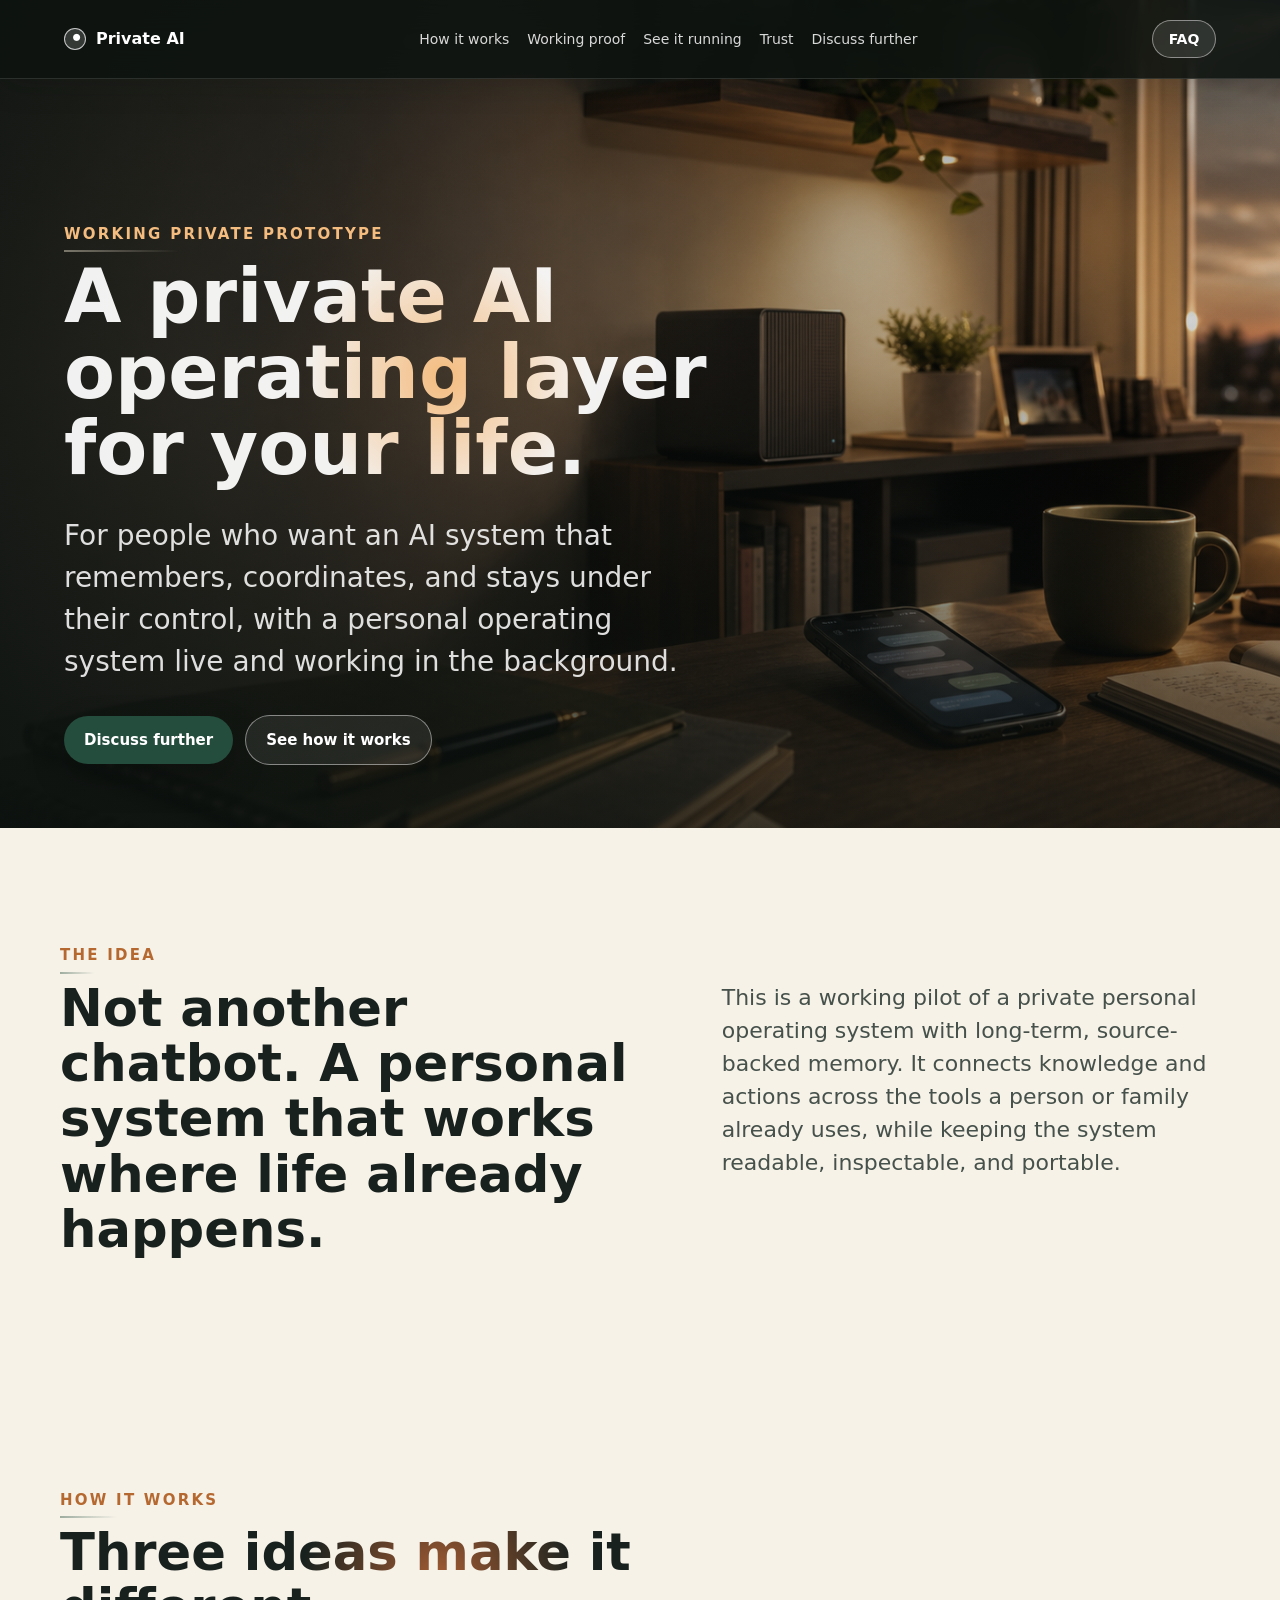
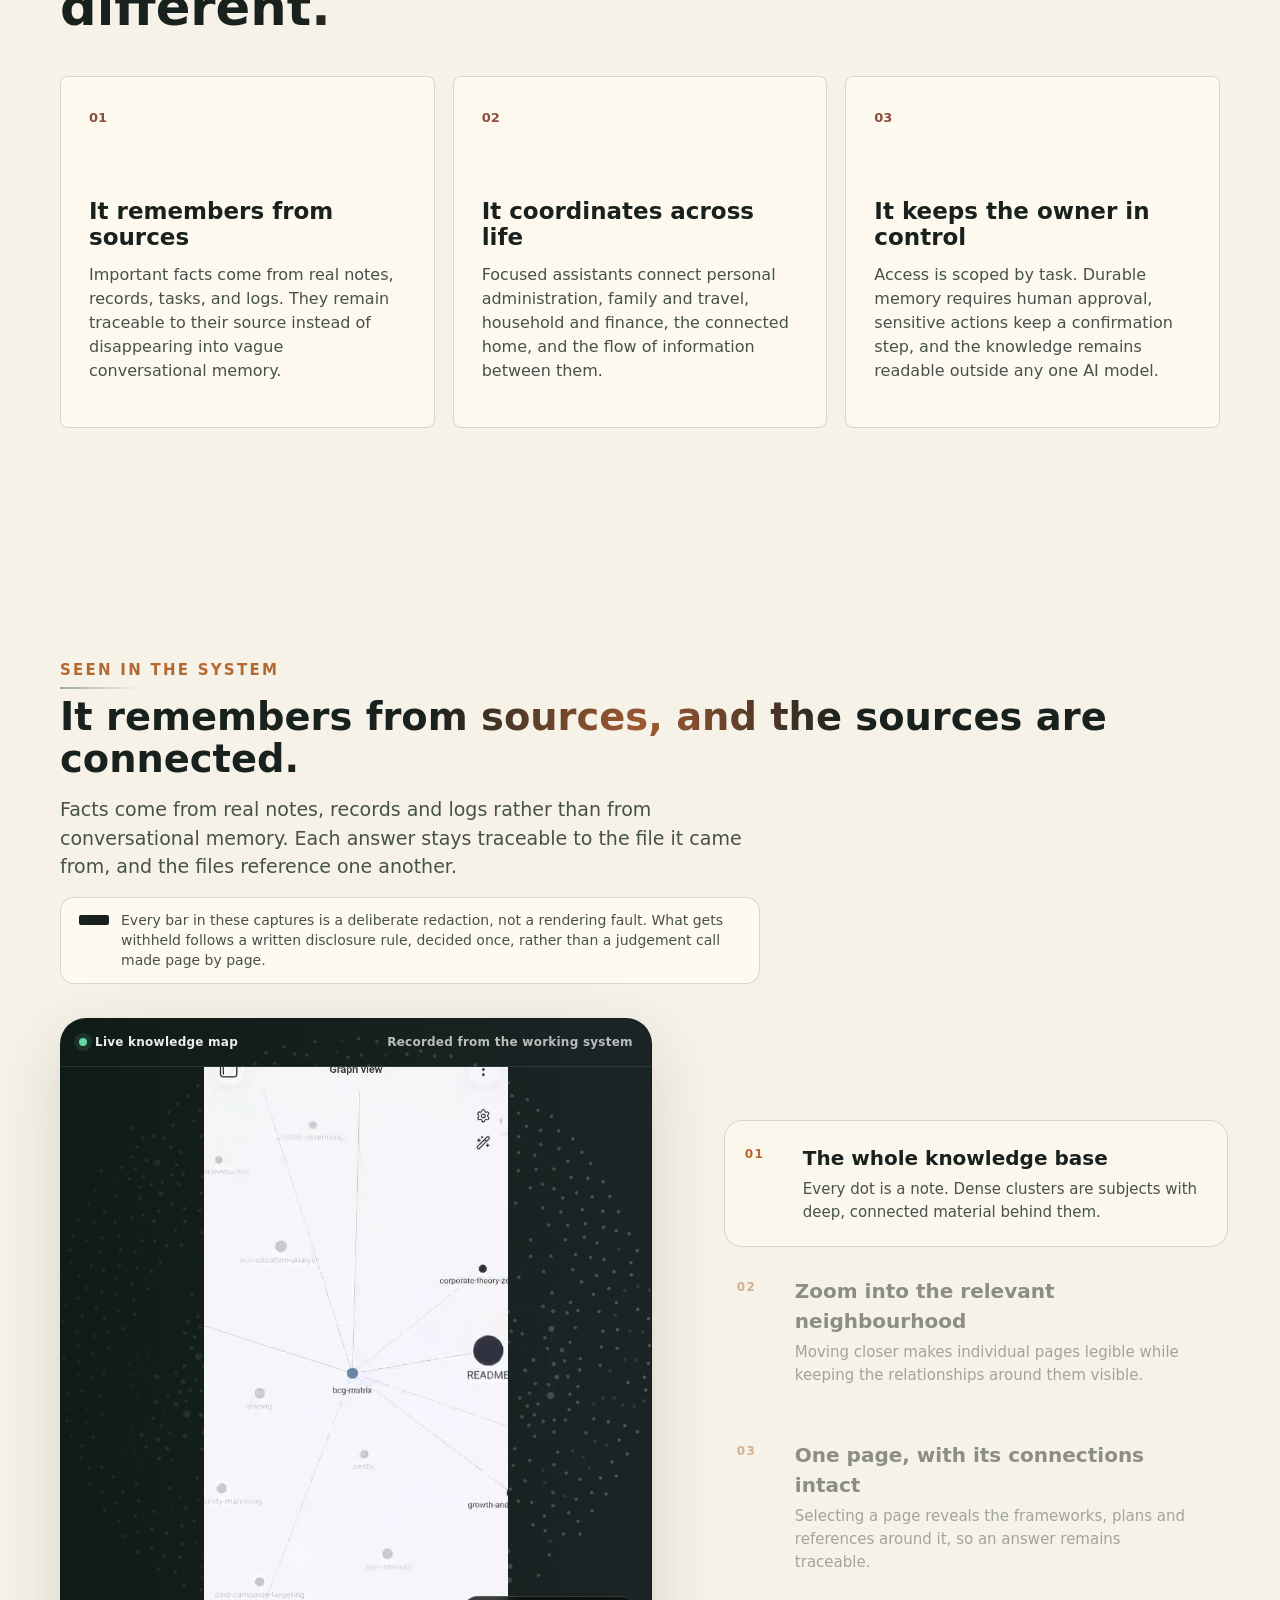
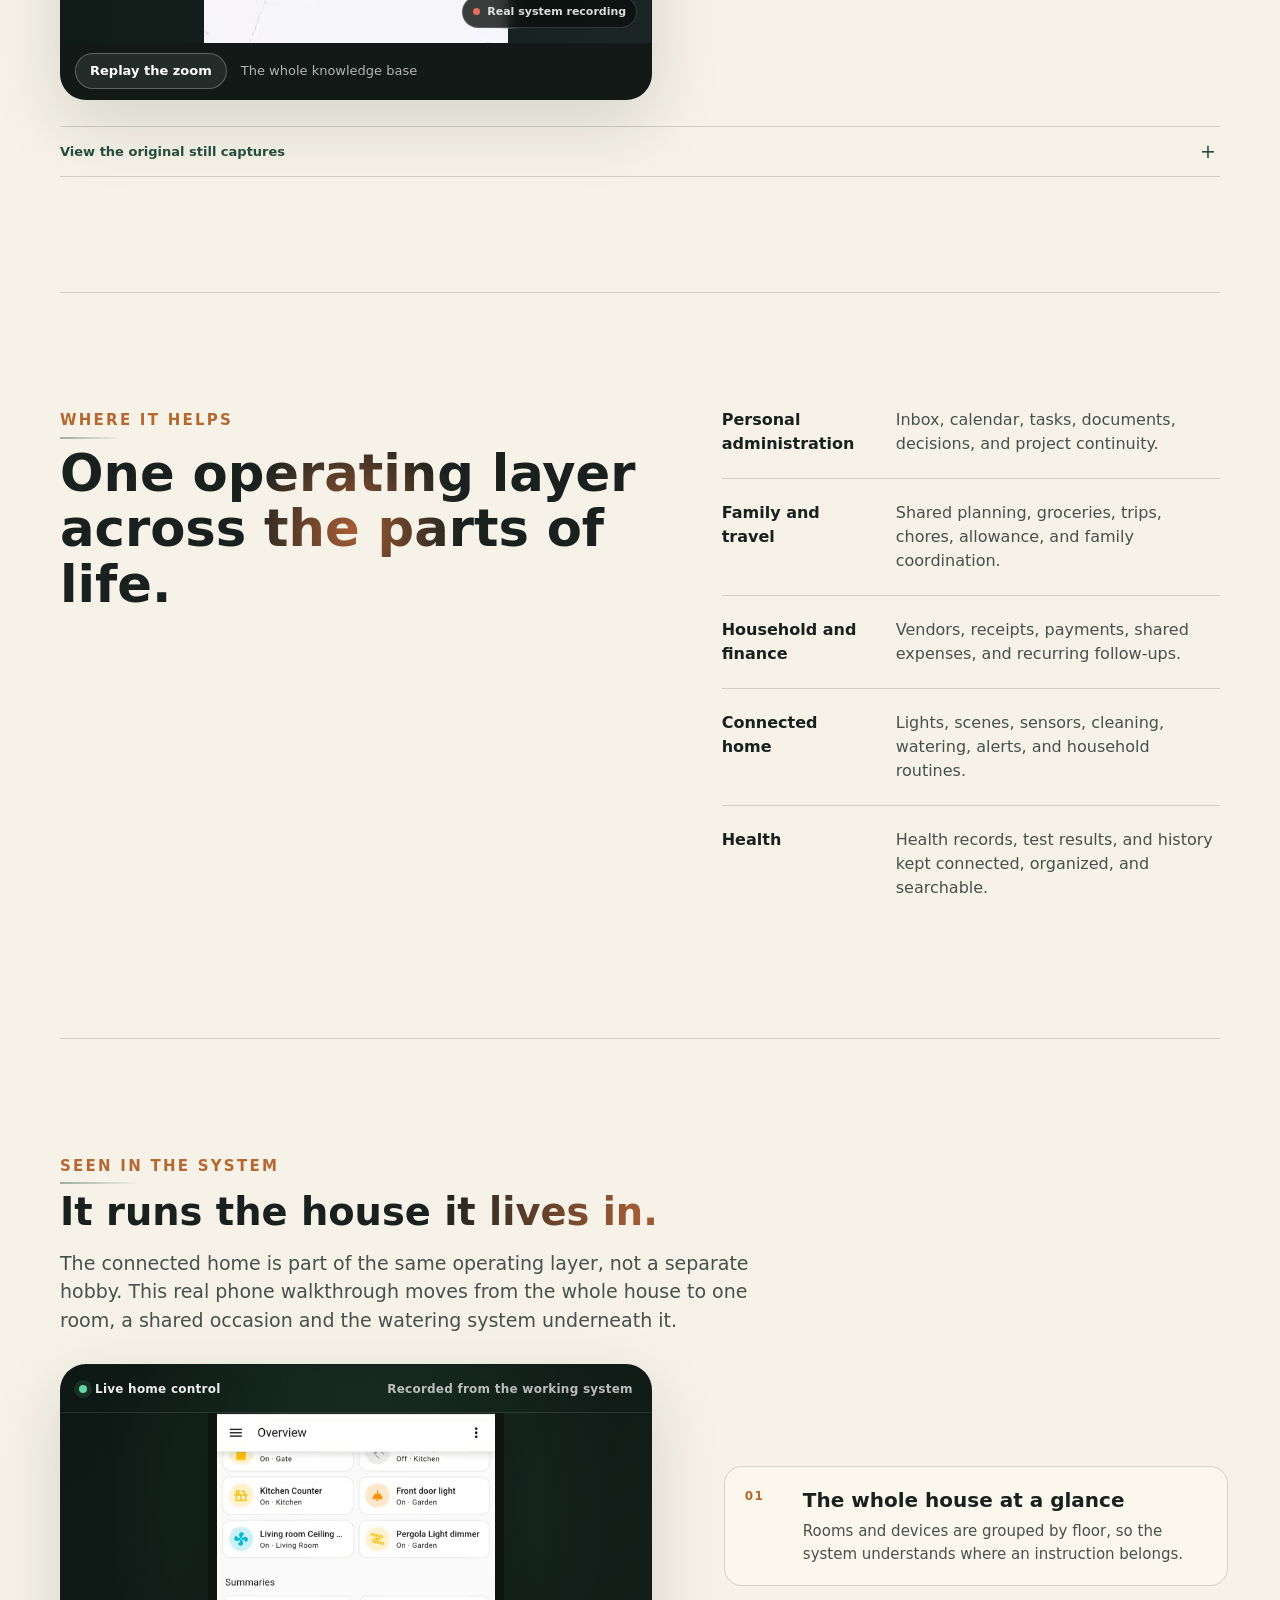
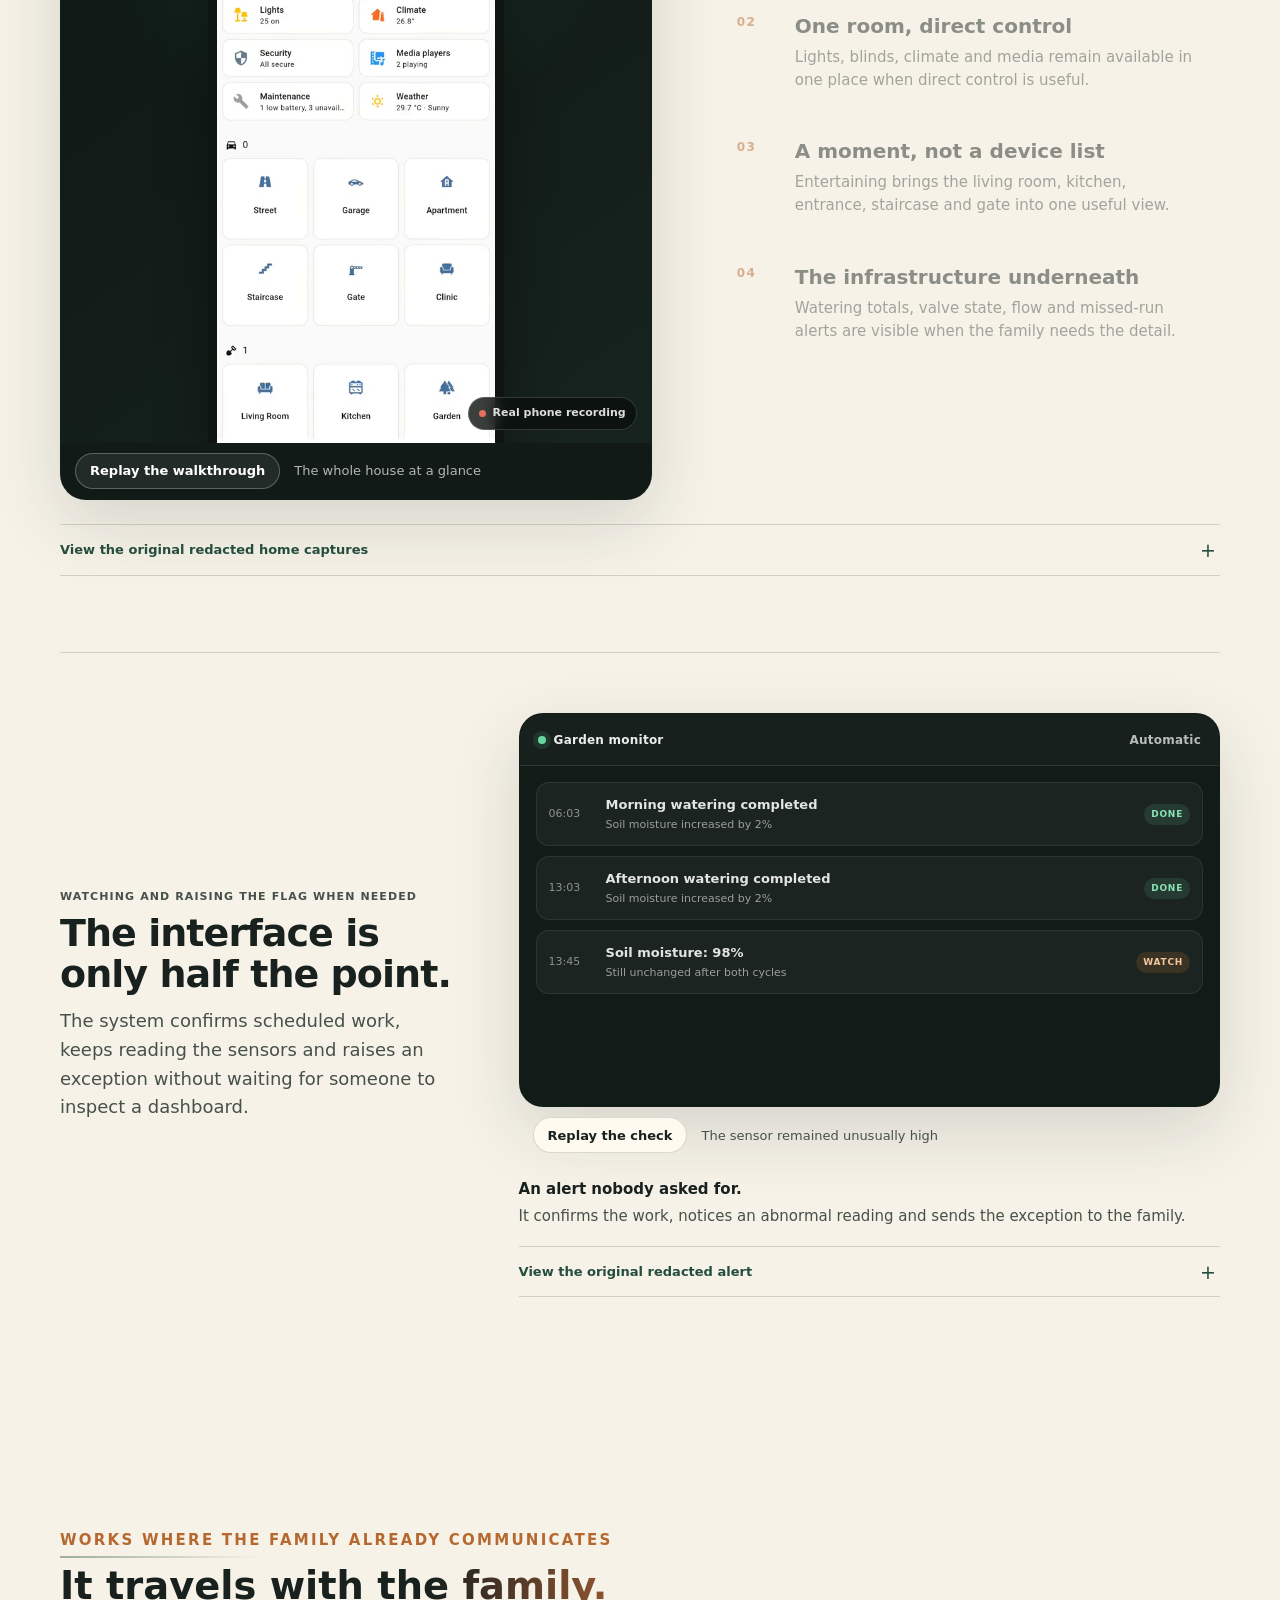
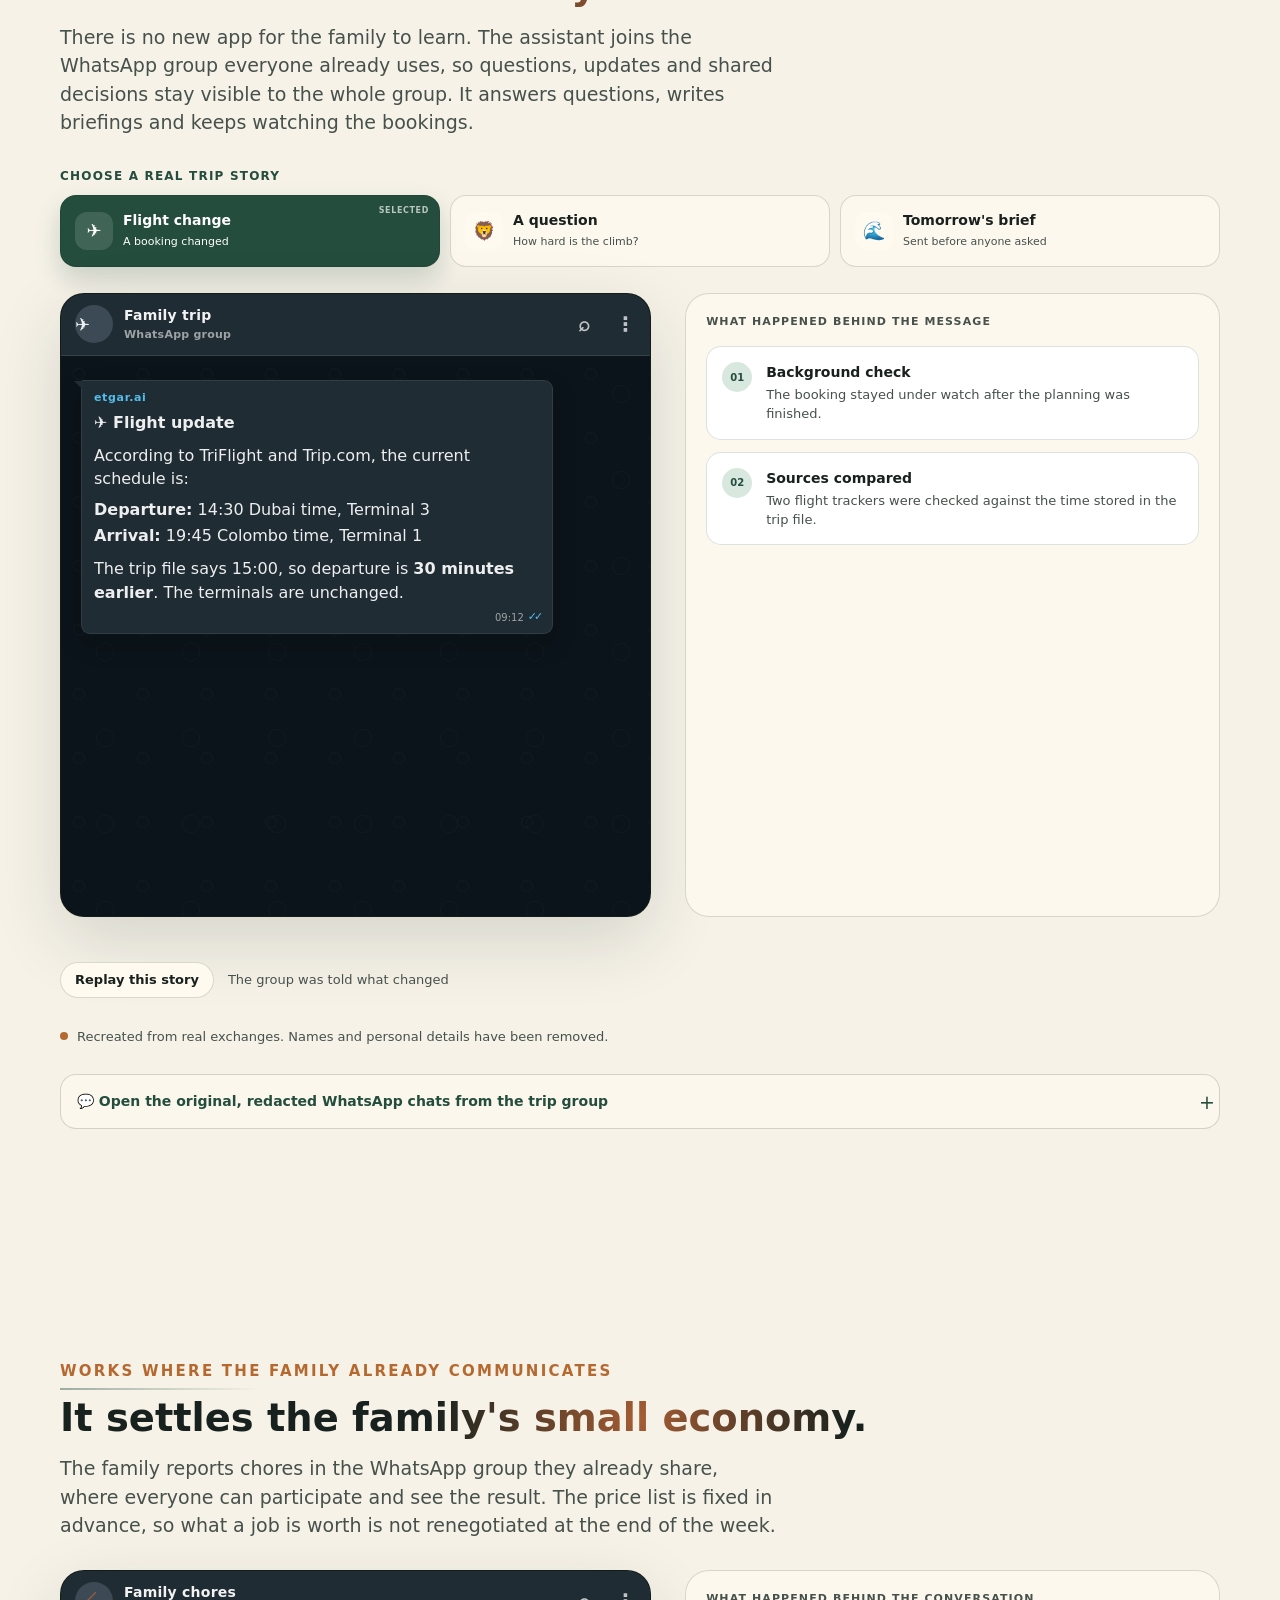
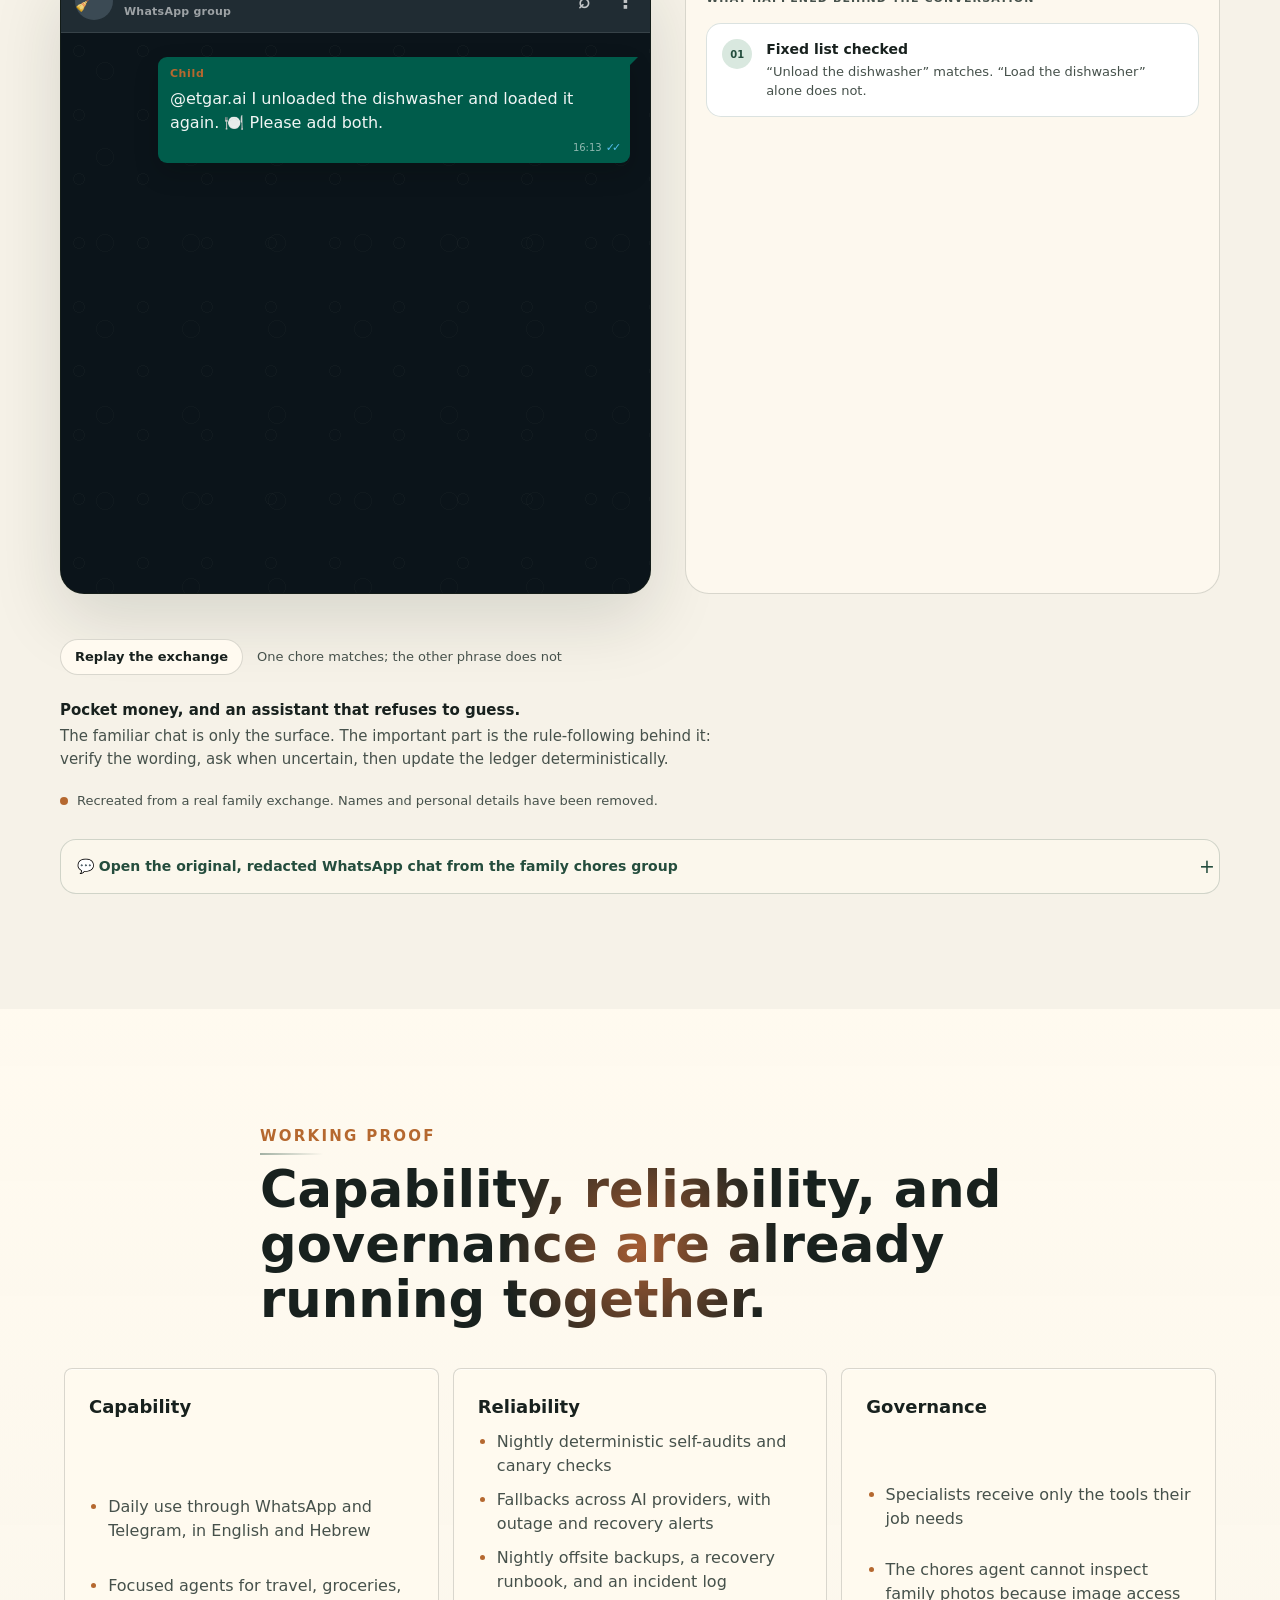
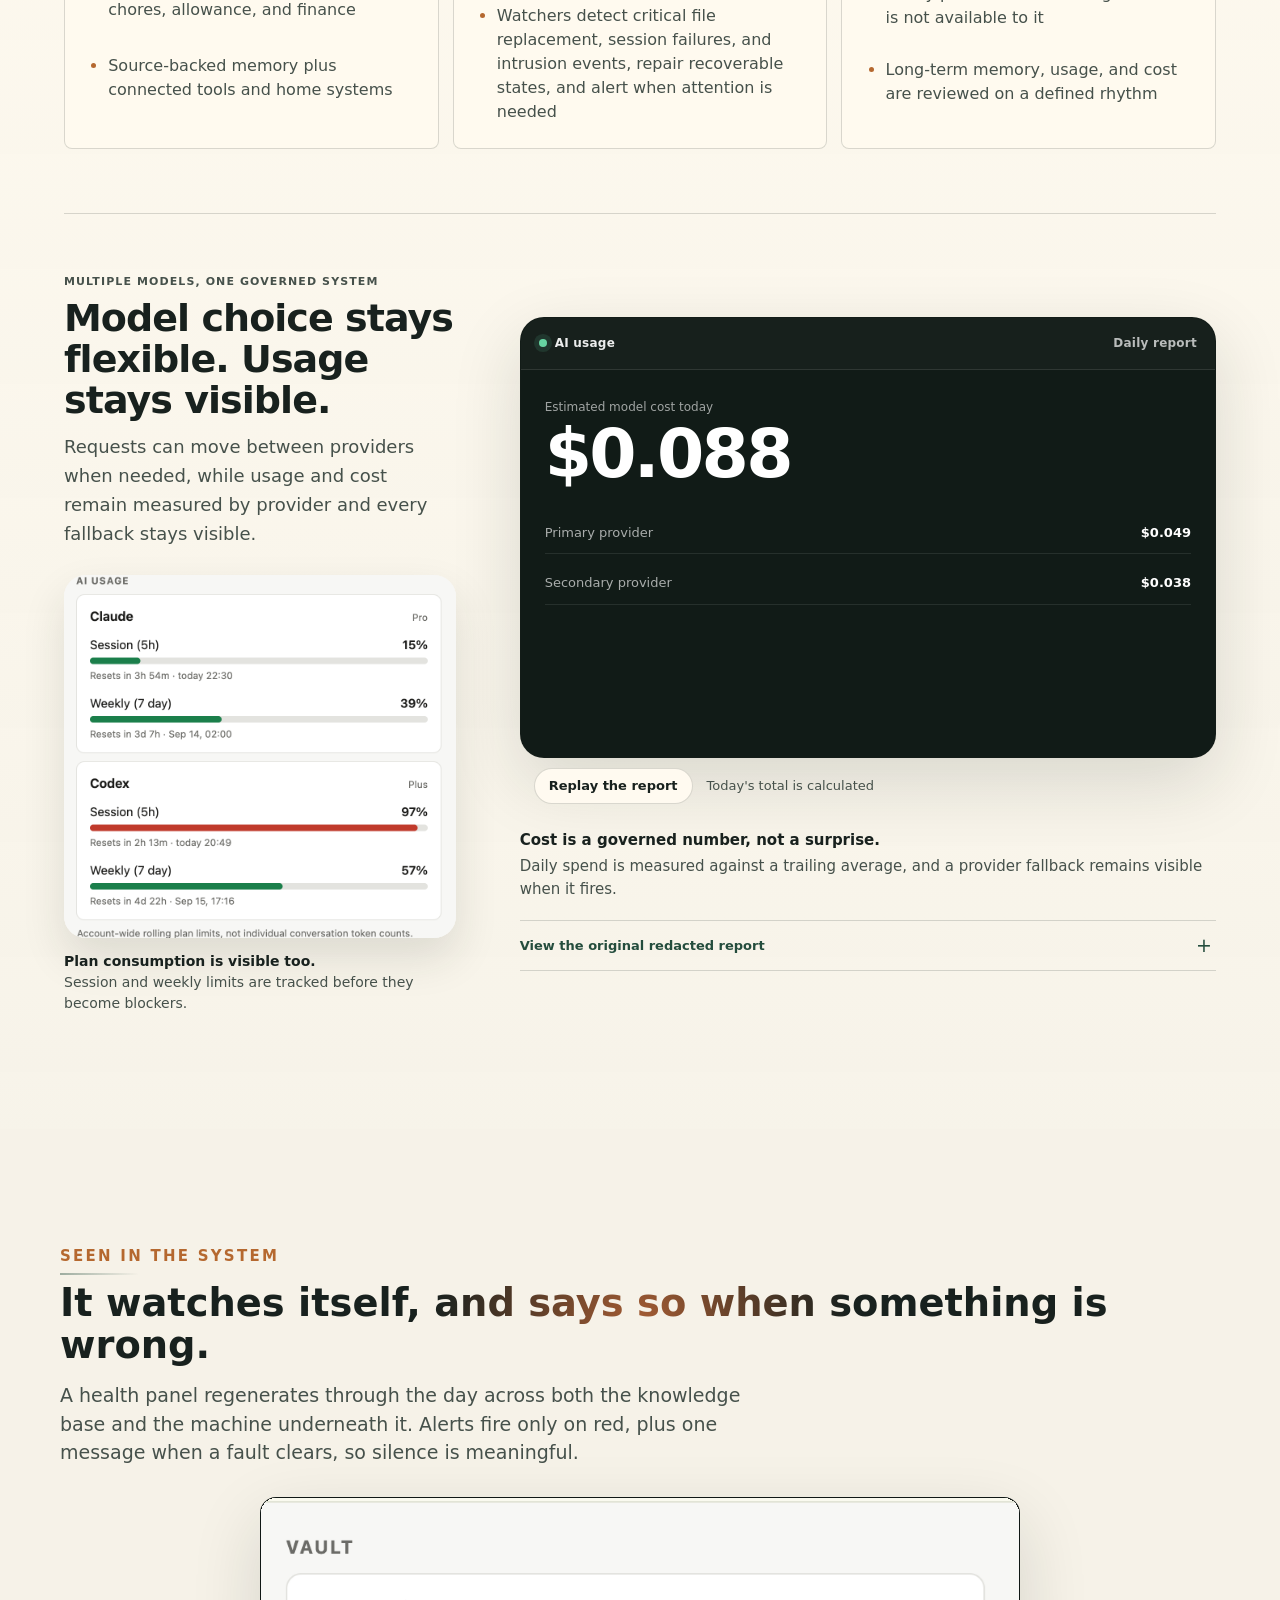
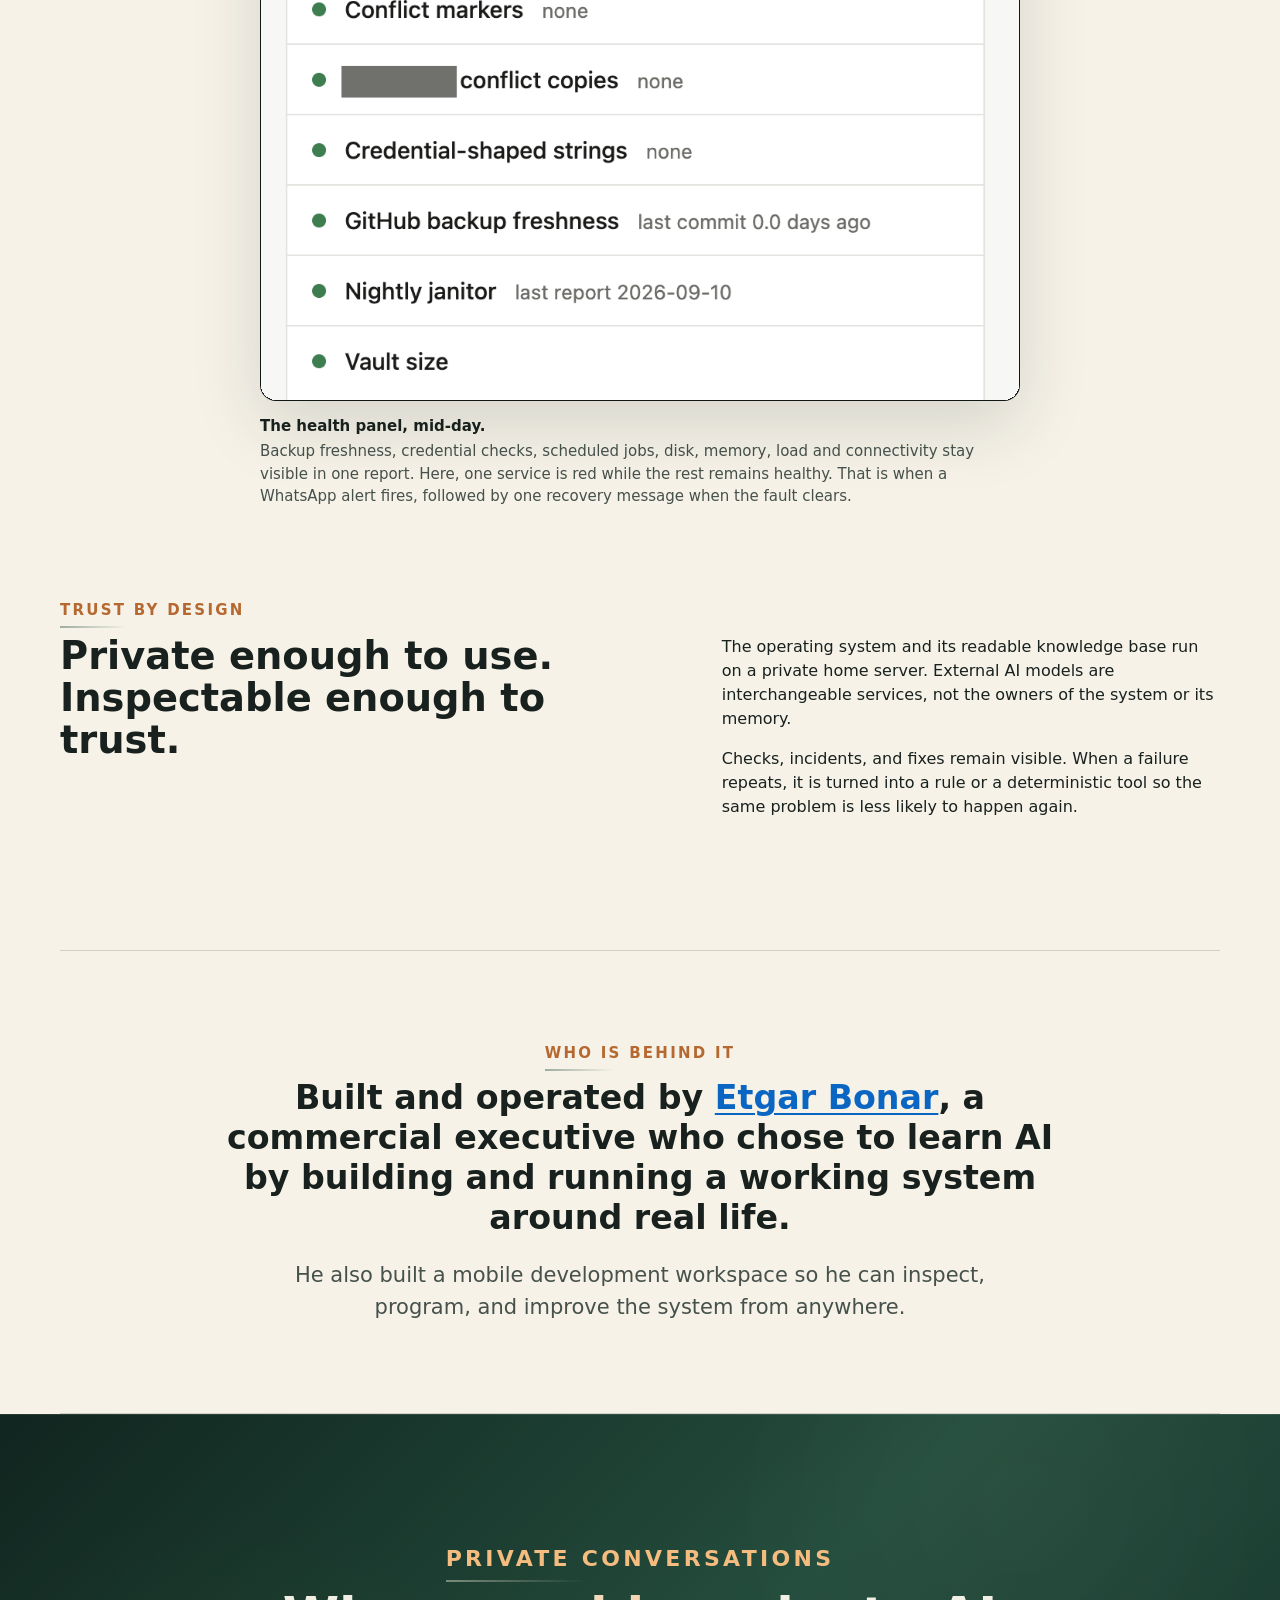
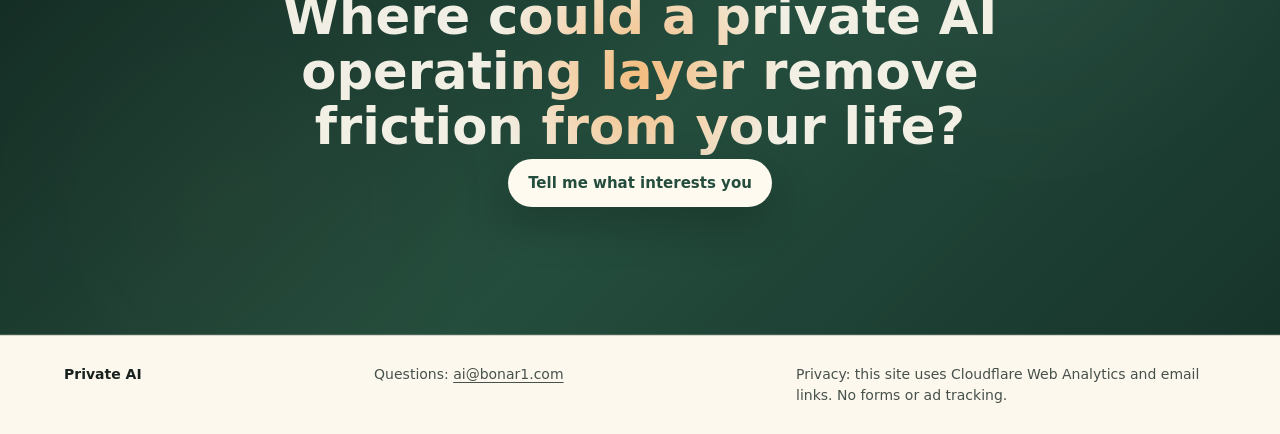
==== commit 66fc38b5: "Stop sending English visitors to the thinner Hebrew page Remove the visible Hebrew language toggle f" ====
--- a/index.html
+++ b/index.html
@@ -110,7 +110,6 @@
       </nav>
       <div class="header-actions">
         <a class="faq-link" href="/faq/">FAQ</a>
-        <a class="lang-toggle" href="/he/" hreflang="he" lang="he" aria-label="Switch to Hebrew">עברית</a>
       </div>
     </header>
 
--- a/styles.css
+++ b/styles.css
@@ -349,6 +349,24 @@
   font-size: clamp(20px, 2.2vw, 28px);
 }
 
+.lang-note {
+  max-width: 650px;
+  margin-top: -16px;
+  margin-bottom: 32px;
+  color: rgba(255, 255, 255, 0.72);
+  font-size: clamp(15px, 1.3vw, 17px);
+}
+
+.lang-note a {
+  color: inherit;
+  text-decoration: underline;
+  text-underline-offset: 3px;
+}
+
+.lang-note a:hover {
+  color: #fff;
+}
+
 .hero-actions,
 .button {
   display: flex;
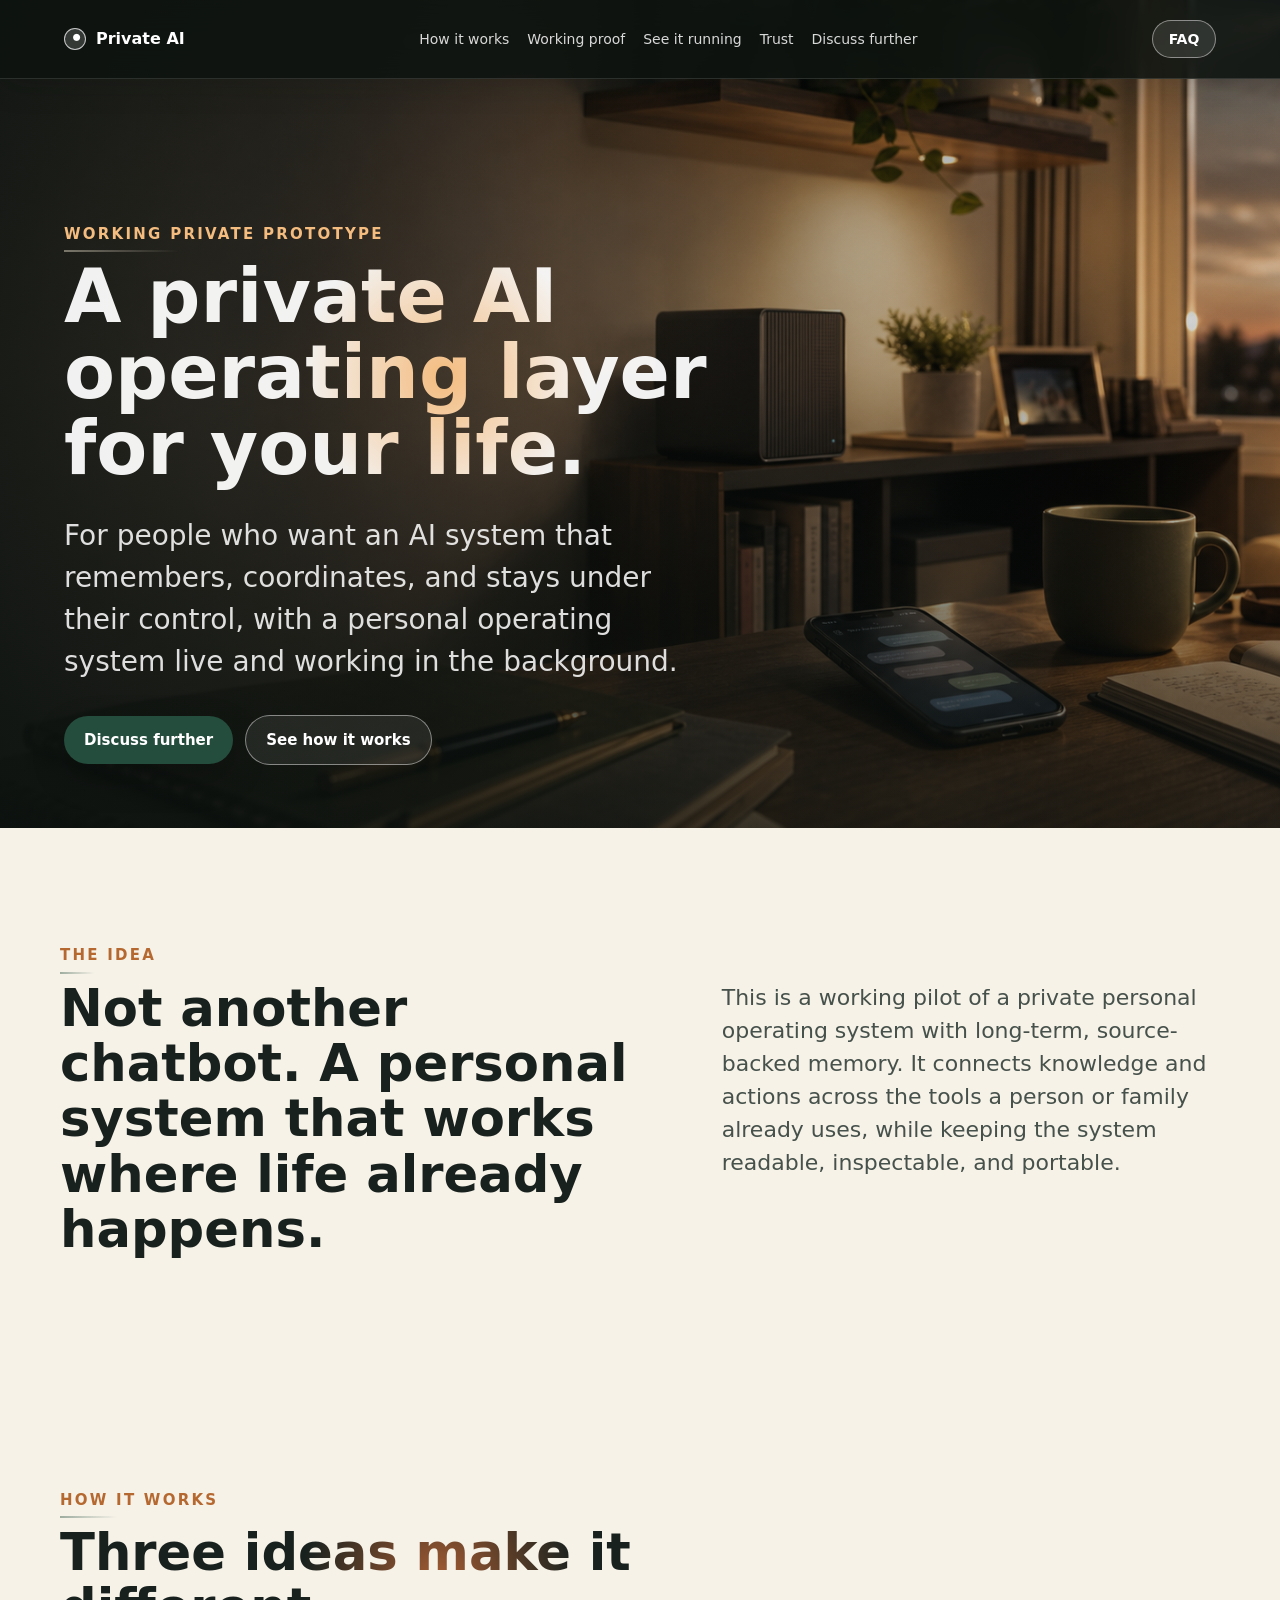
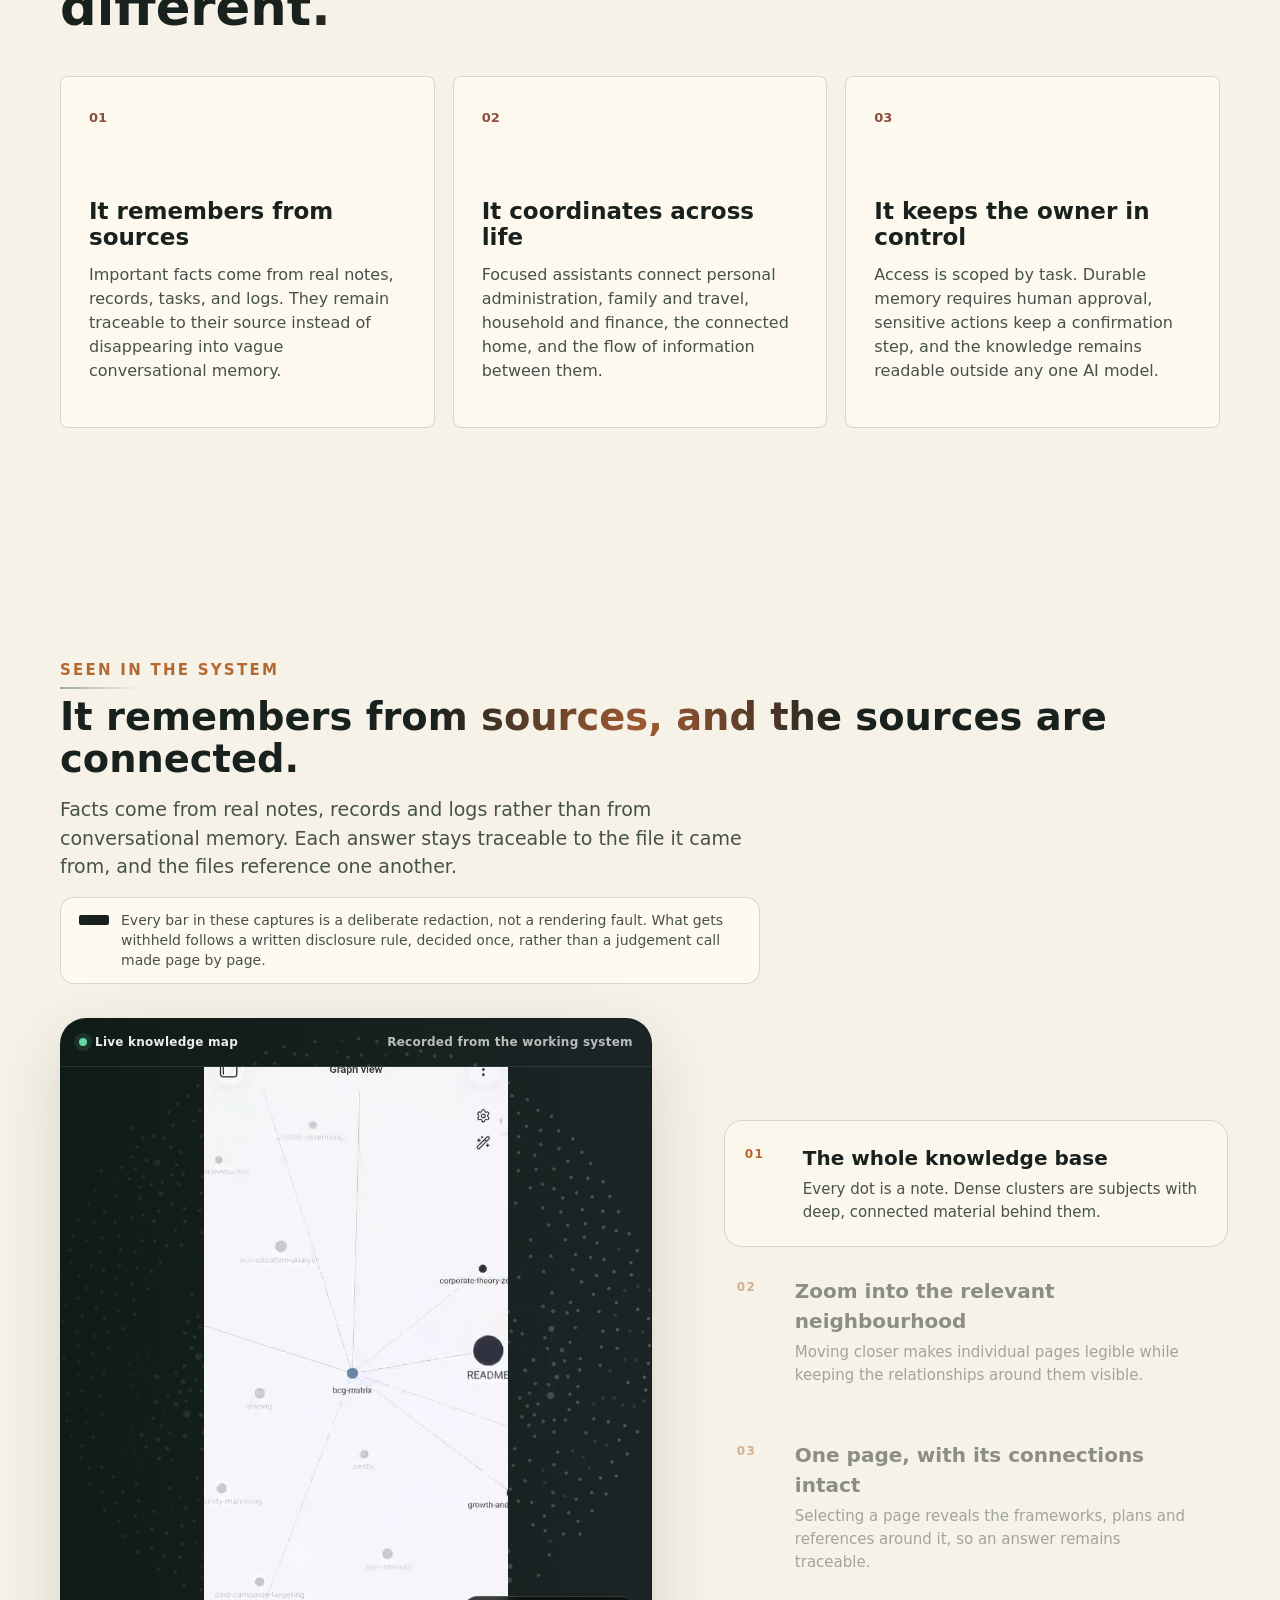
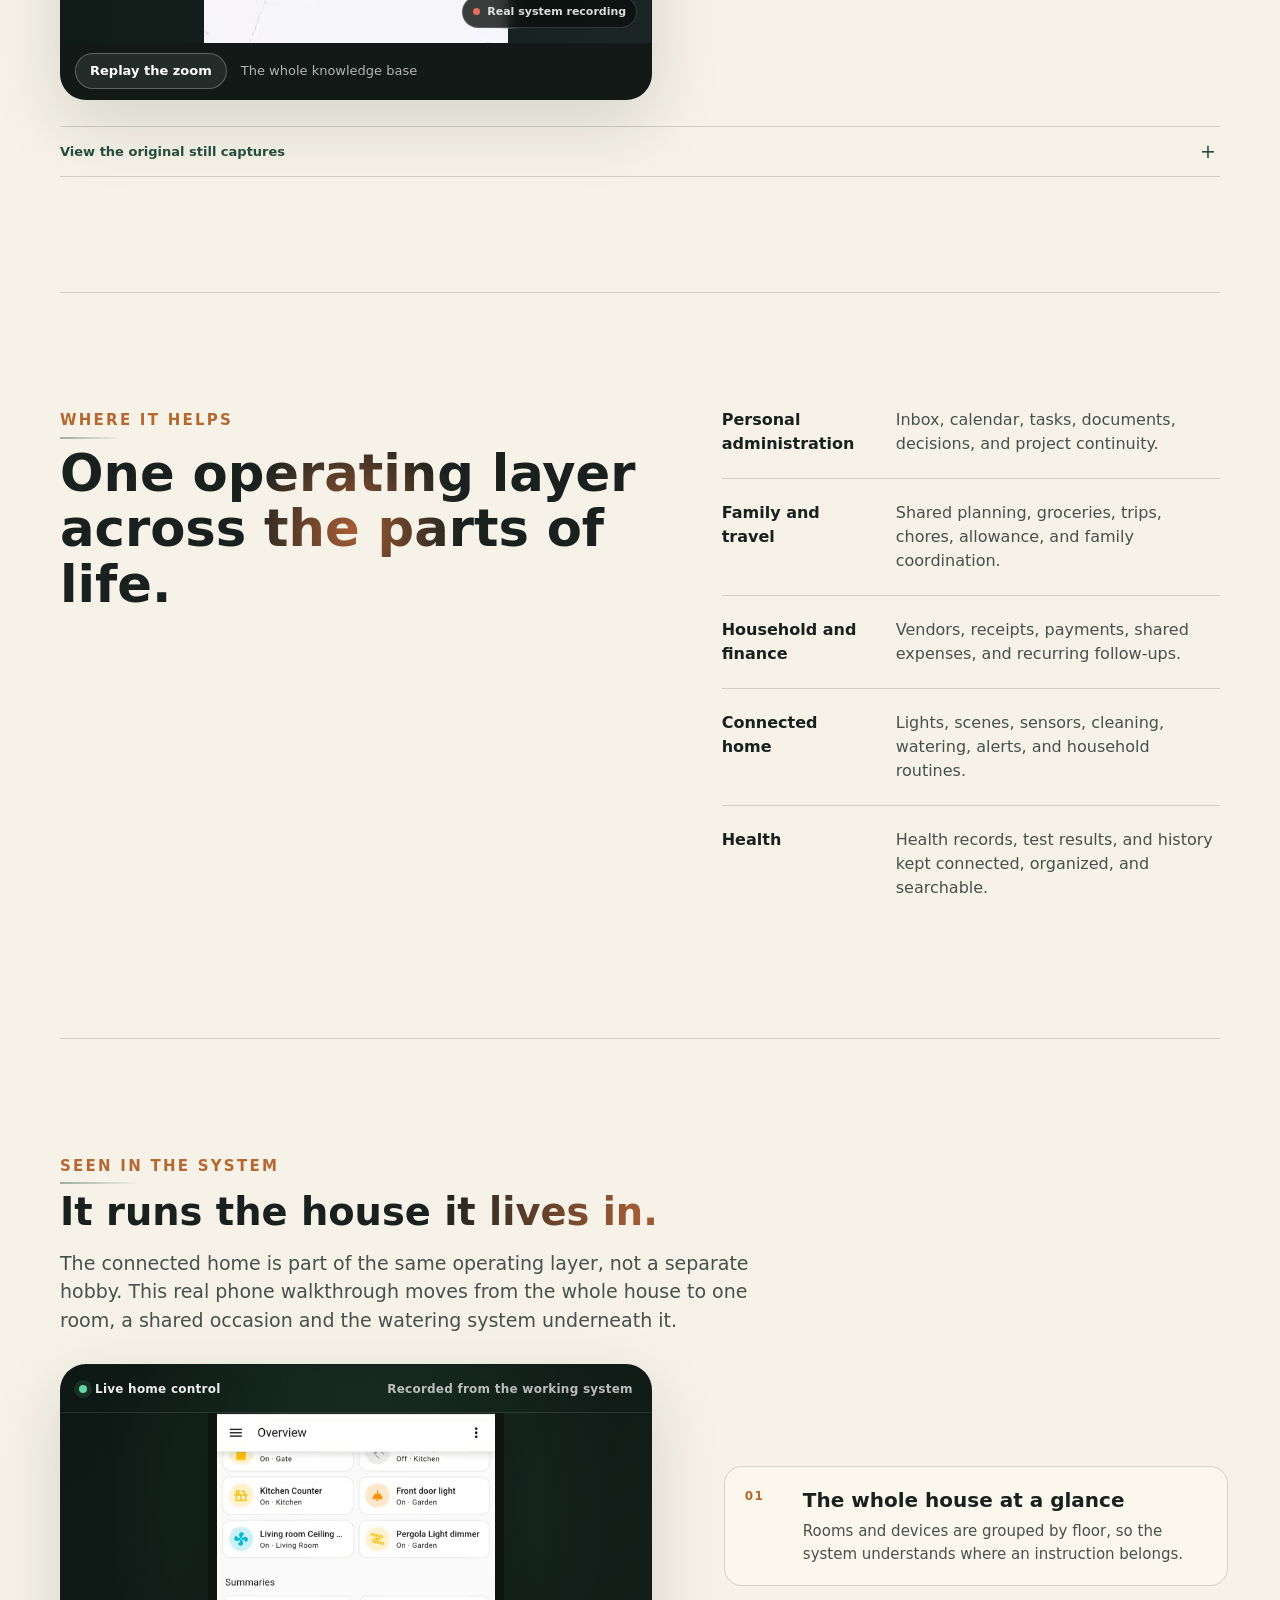
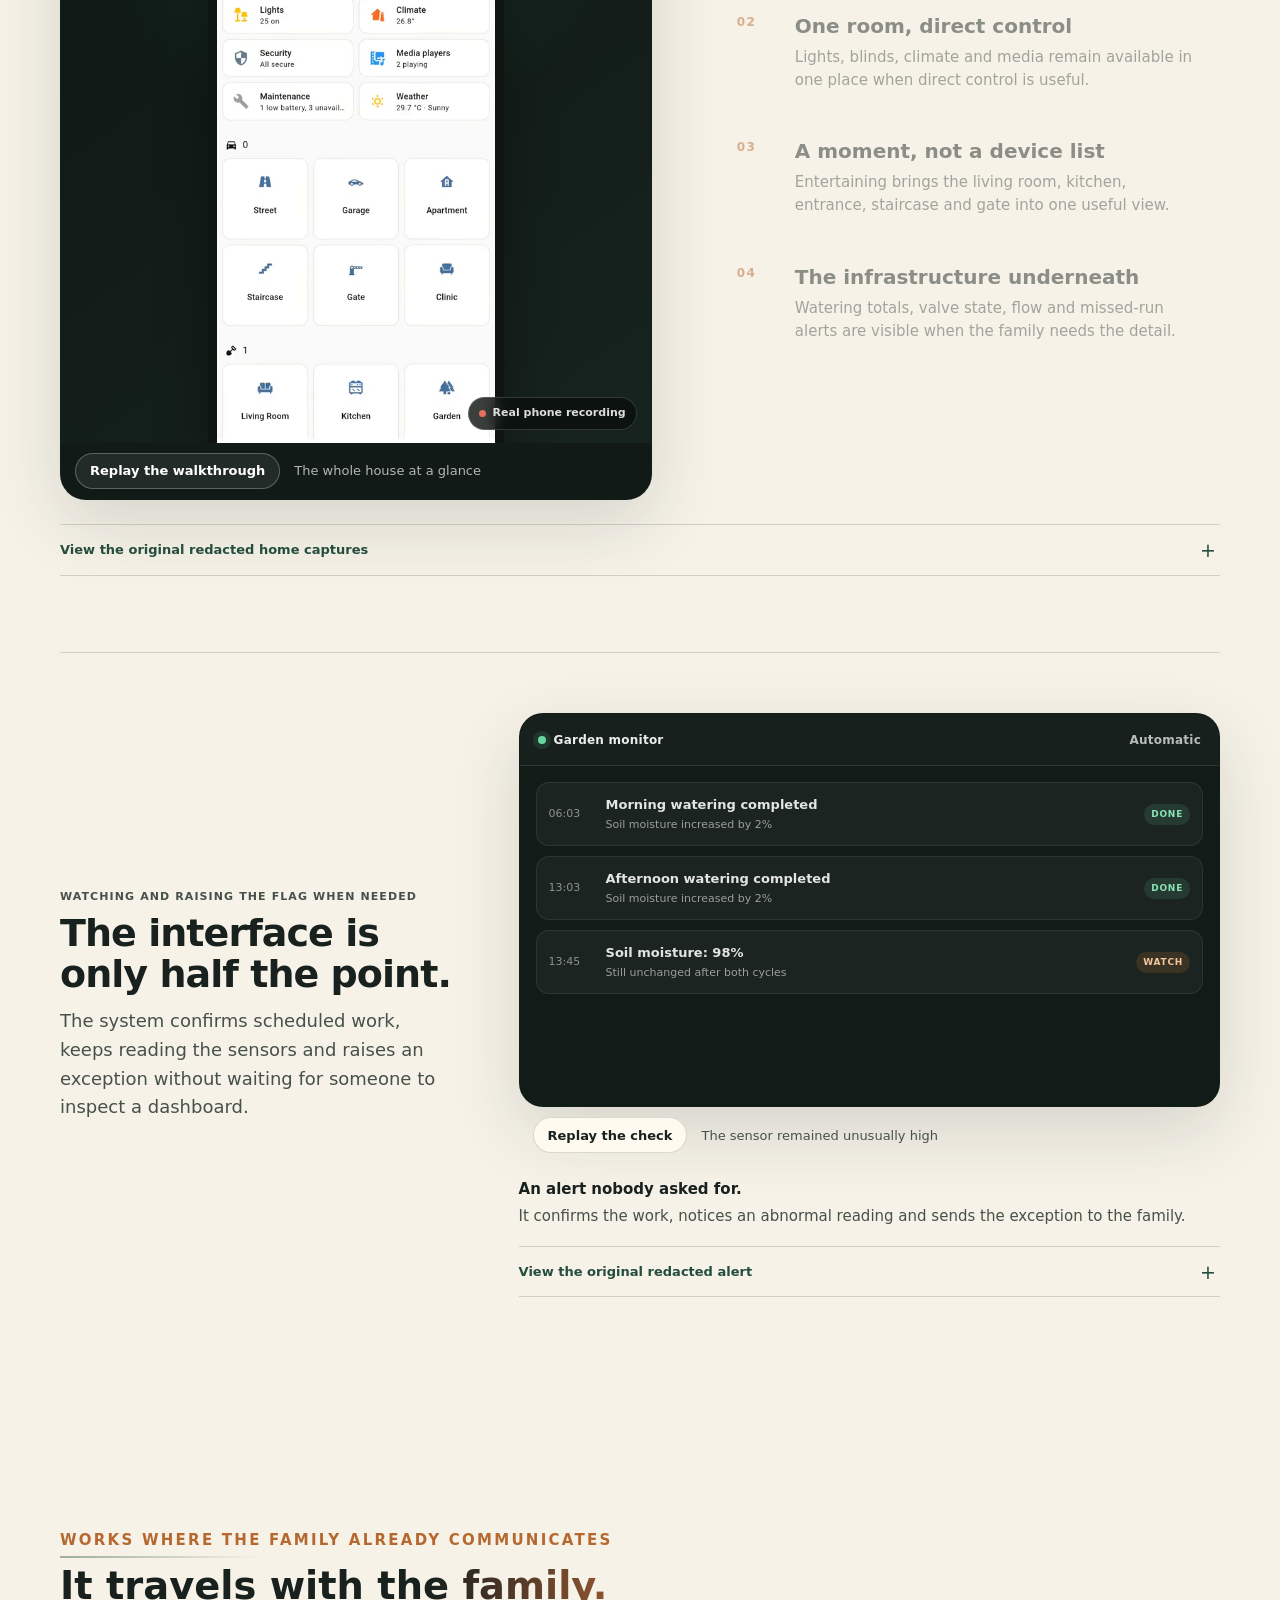
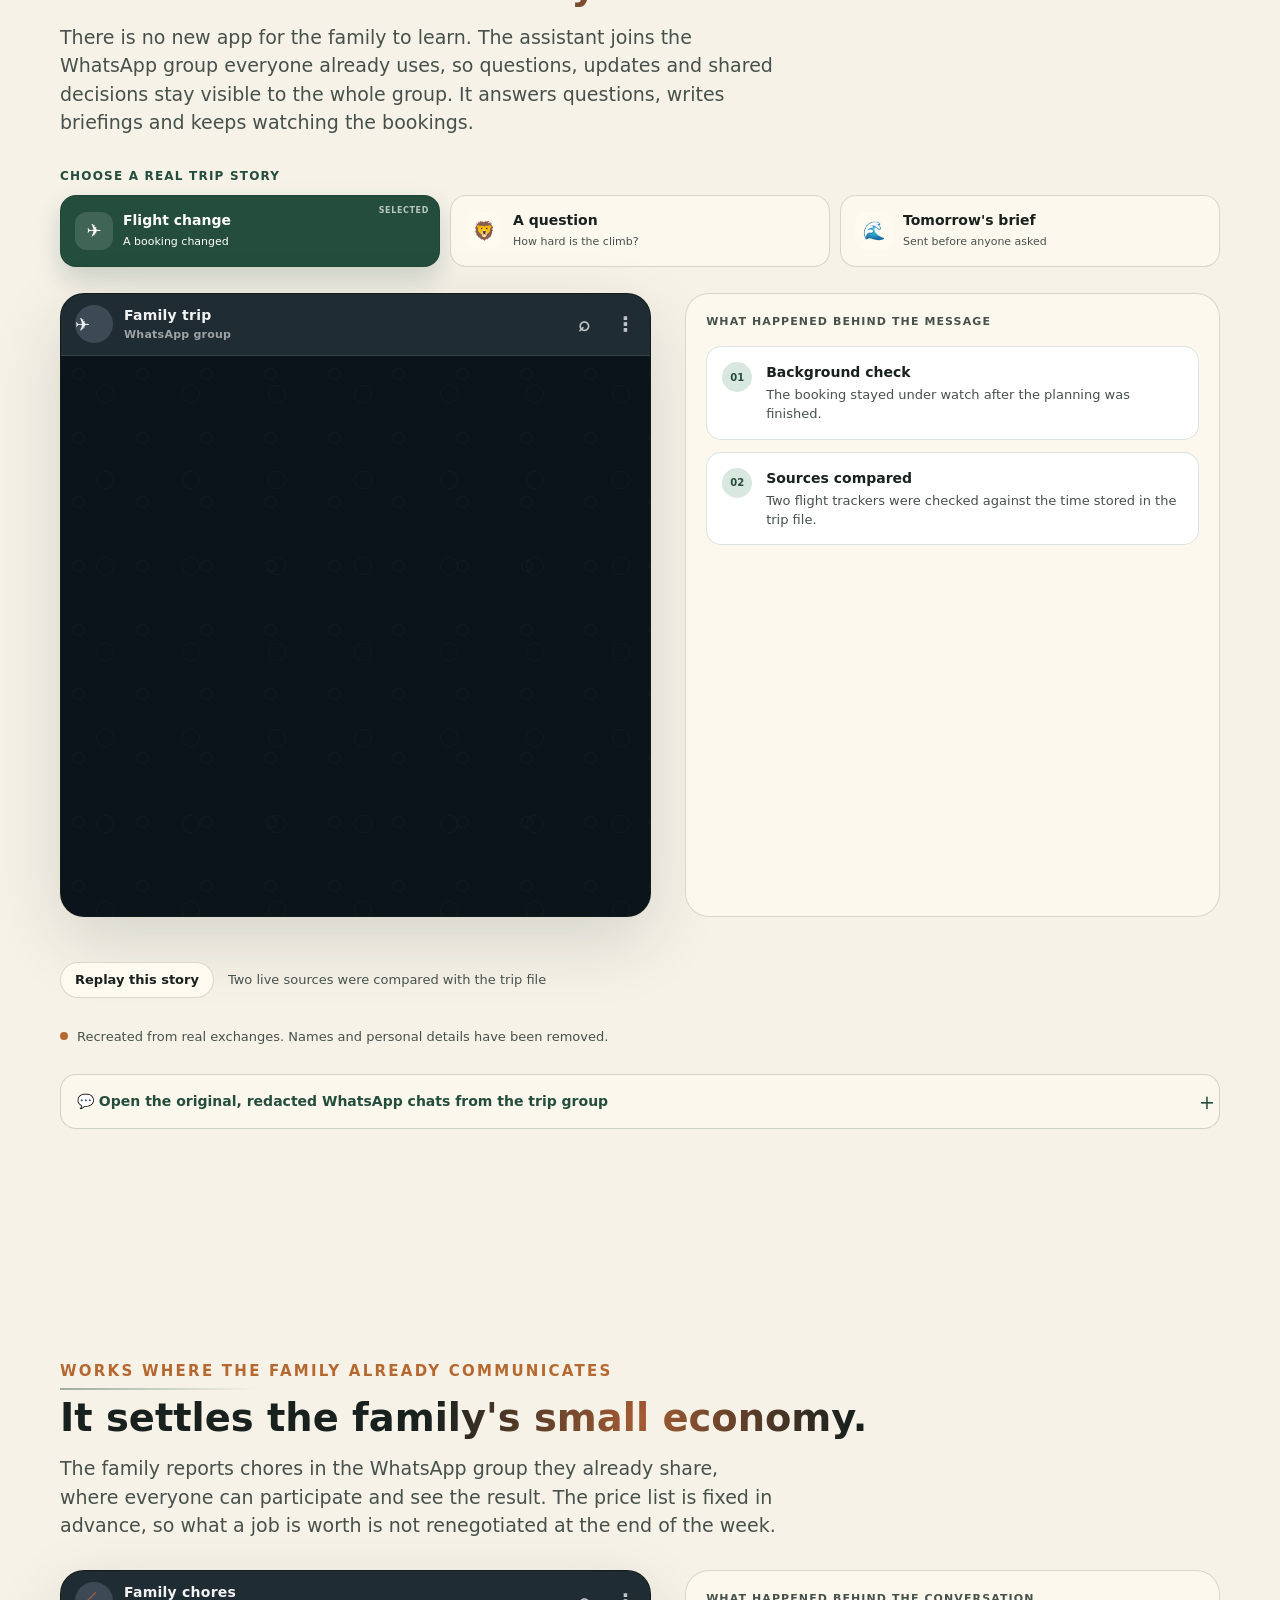
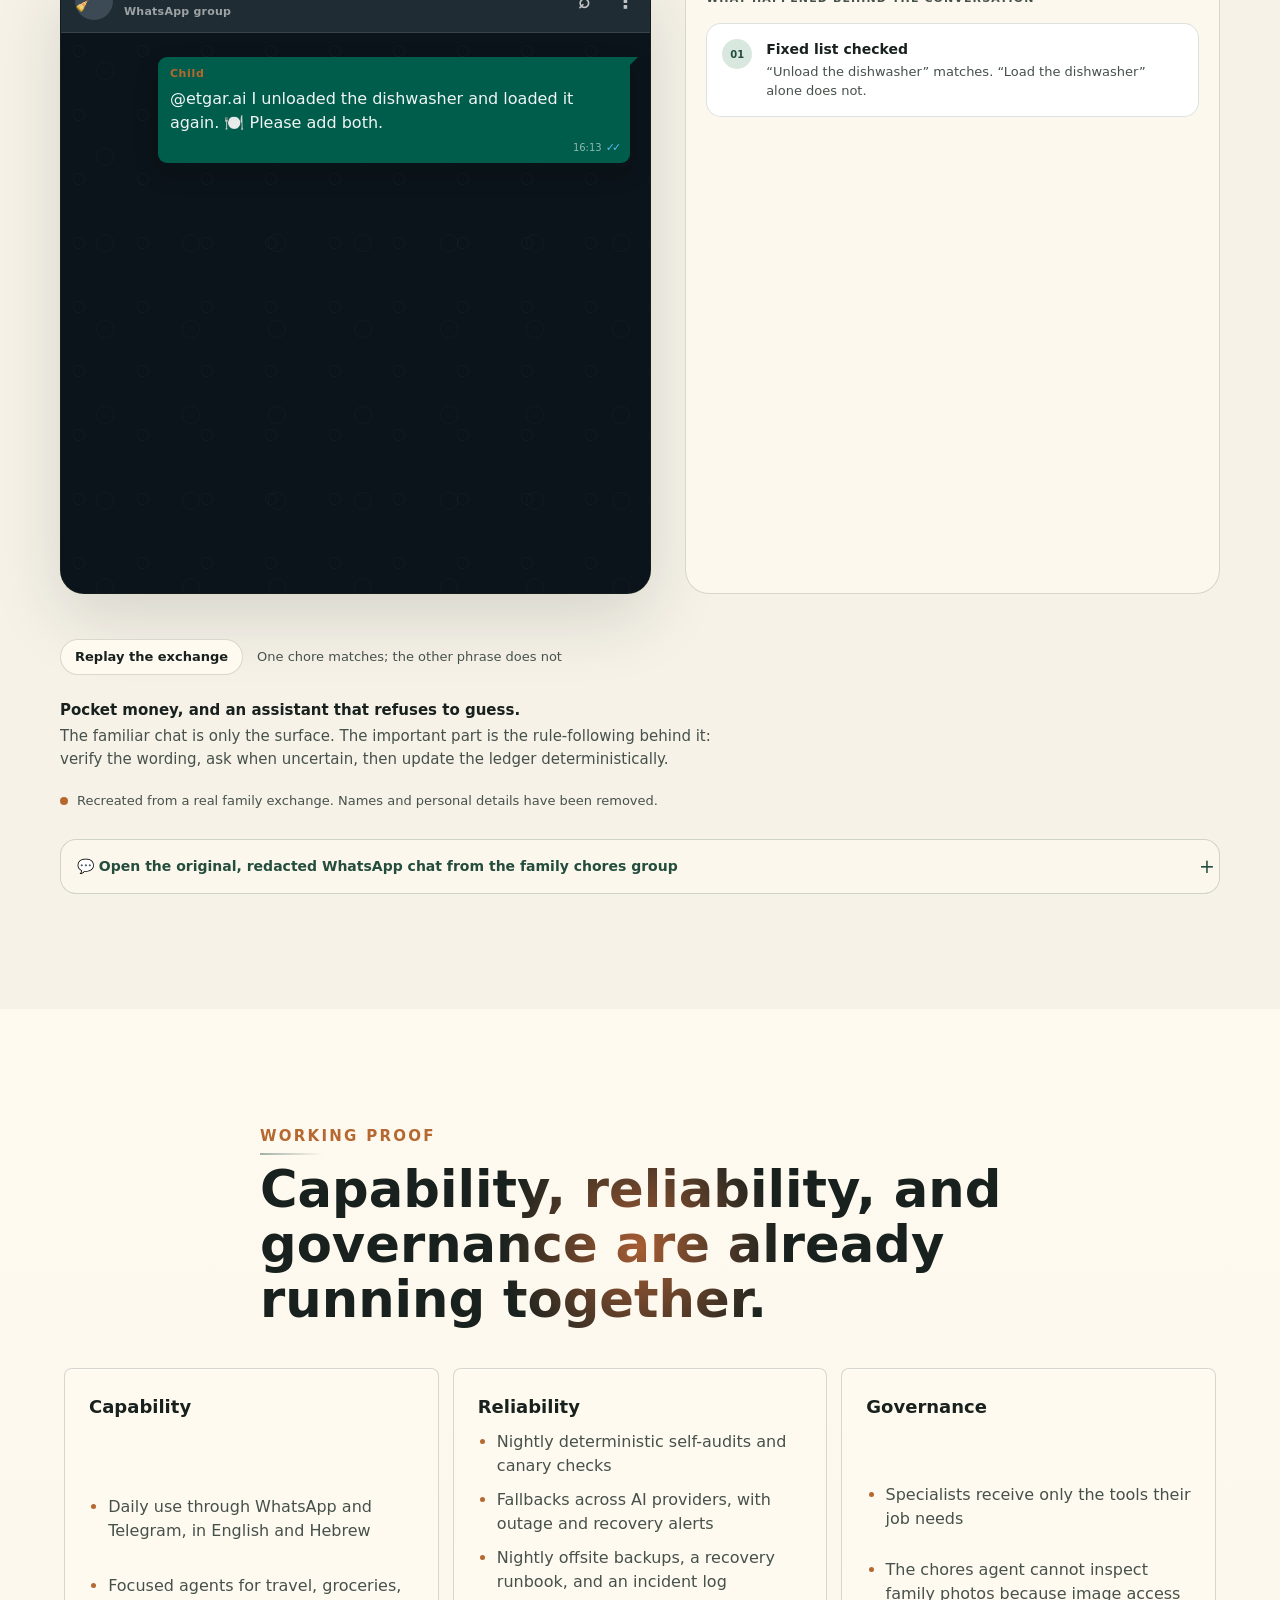
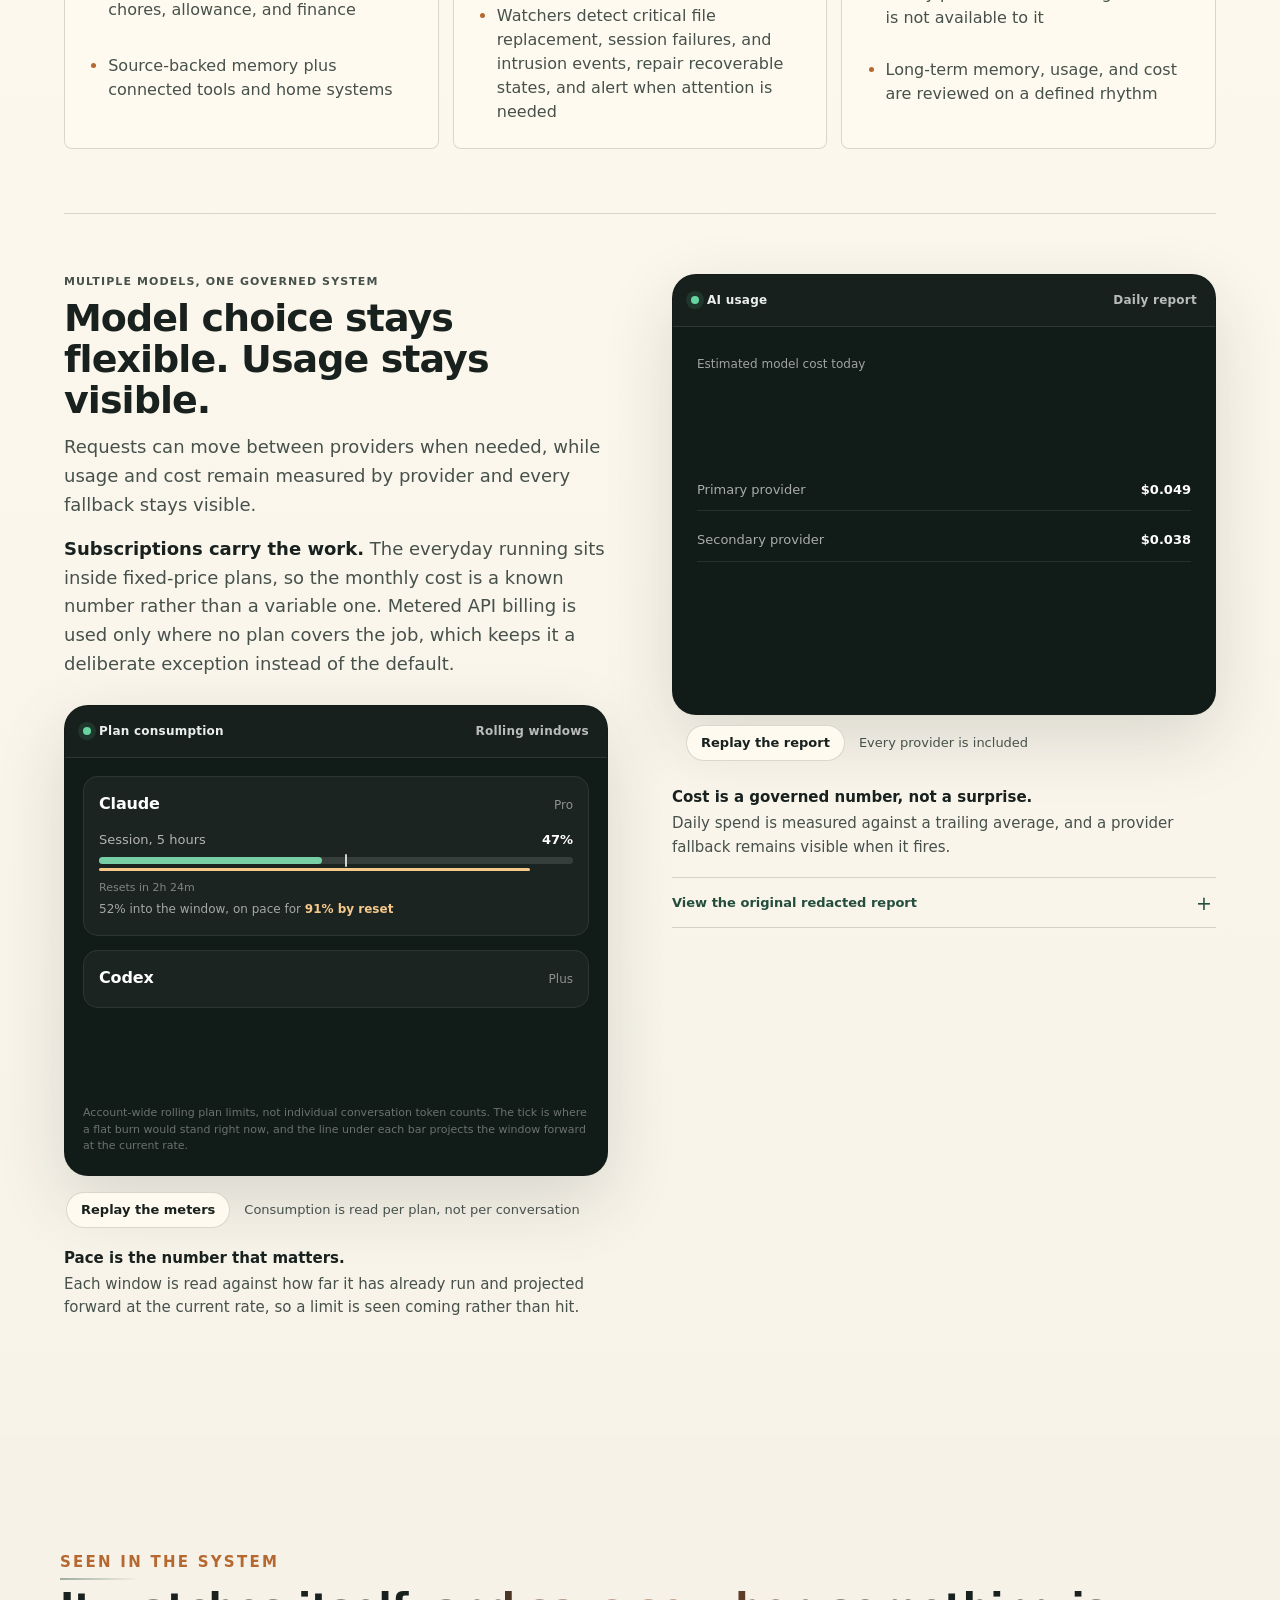
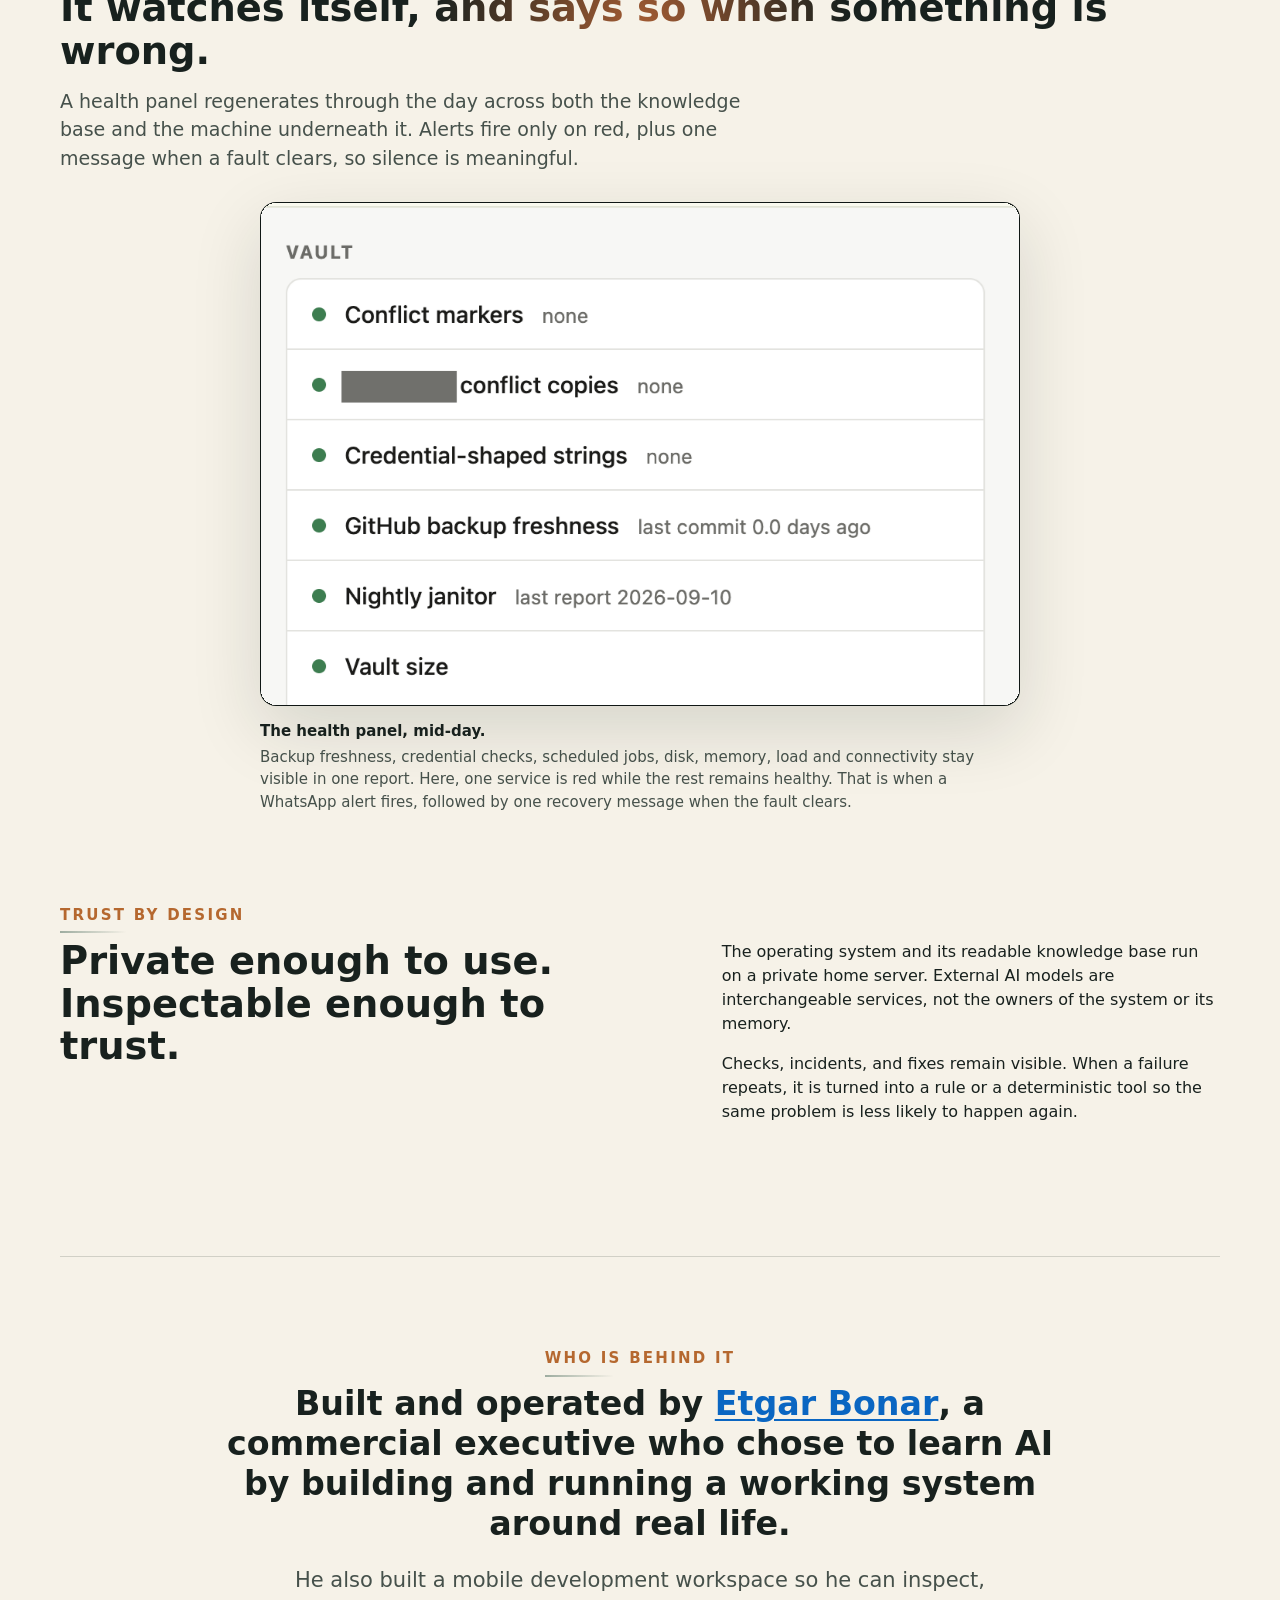
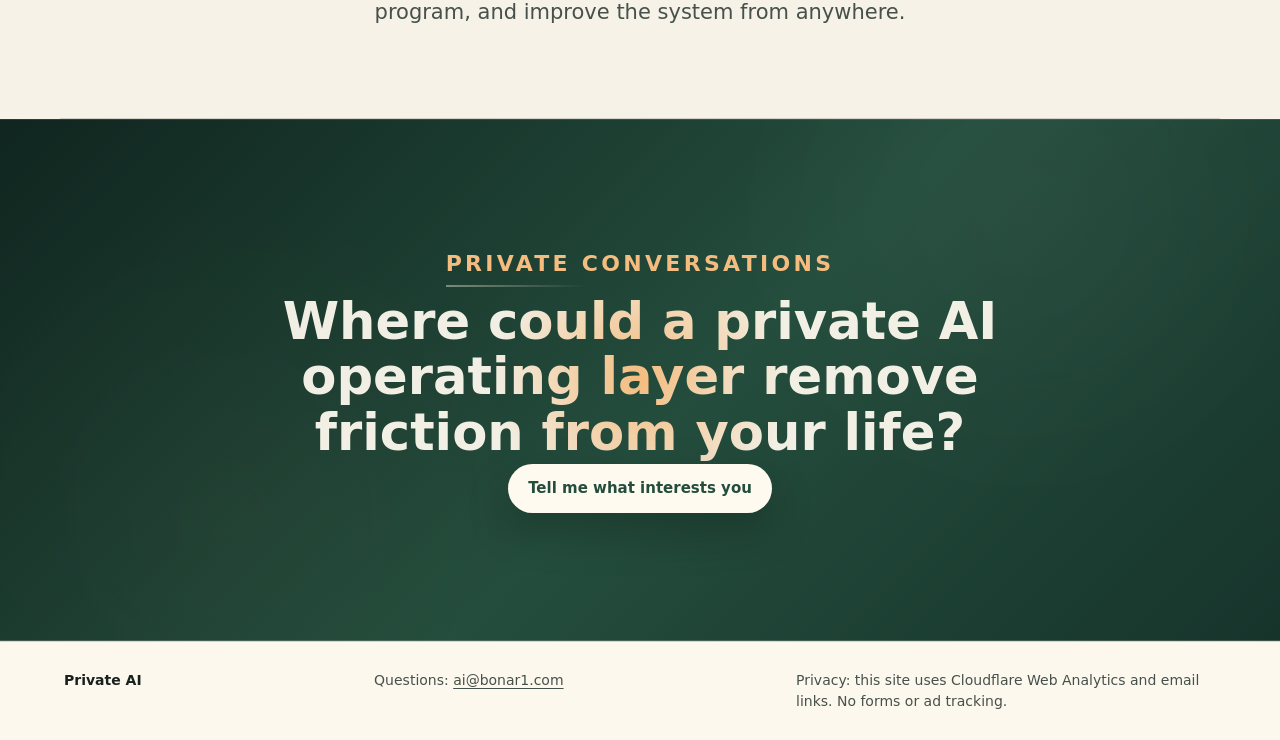
==== commit 5732b721: "Animate plan consumption and state the subscription-first policy The static dashboard crop is replac" ====
--- a/index.html
+++ b/index.html
@@ -711,17 +711,73 @@
           <div class="home-monitor-copy">
             <p class="rail-label">Multiple models, one governed system</p>
             <h3>Model choice stays flexible. Usage stays visible.</h3>
-            <p>Requests can move between providers when needed, while usage and cost remain measured by provider and every fallback stays visible.</p>
-            <figure class="model-consumption-proof">
-              <a class="model-consumption-link" href="/assets/proof-model-consumption.png" target="_blank" rel="noopener" aria-label="Open the full-size model plan consumption report">
-                <span class="model-consumption-crop">
-                  <img src="/assets/proof-model-consumption.png" width="970" height="1770" loading="lazy" decoding="async"
-                    alt="A daily status report showing Claude and Codex session and weekly plan consumption." />
-                </span>
-              </a>
+            <p class="model-row-note">Requests can move between providers when needed, while usage and cost remain measured by provider and every fallback stays visible.</p>
+            <p class="model-row-note"><b>Subscriptions carry the work.</b> The everyday running sits inside fixed-price plans, so the monthly cost is a known number rather than a variable one. Metered API billing is used only where no plan covers the job, which keeps it a deliberate exception instead of the default.</p>
+            <figure class="usage-pacer" data-proof-story>
+              <div class="usage-pacer-window">
+                <div class="system-window-bar">
+                  <span><i aria-hidden="true"></i> Plan consumption</span>
+                  <span>Rolling windows</span>
+                </div>
+                <div class="usage-pacer-body">
+                  <article class="usage-plan">
+                    <header class="usage-plan-head"><b>Claude</b><span>Pro</span></header>
+                    <div class="usage-meter story-beat is-warn" data-sequence="1" data-hold="1500"
+                      data-caption="Consumption is read per plan, not per conversation"
+                      style="--fill: 47%; --pace: 52%; --project: 91%;">
+                      <div class="usage-meter-head"><span>Session, 5 hours</span><b>47%</b></div>
+                      <div class="usage-track" aria-hidden="true"><i class="usage-fill"></i><i class="usage-tick"></i></div>
+                      <div class="usage-forecast" aria-hidden="true"><i class="usage-forecast-line"></i></div>
+                      <p class="usage-window">Resets in 2h 24m</p>
+                      <p class="usage-projection">52% into the window, on pace for <b>91% by reset</b></p>
+                    </div>
+                    <div class="usage-meter story-beat is-ok" data-sequence="2" data-hold="1450"
+                      data-caption="The tick marks where a flat burn would stand right now"
+                      style="--fill: 55%; --pace: 71%; --project: 77%;">
+                      <div class="usage-meter-head"><span>Weekly, 7 days</span><b>55%</b></div>
+                      <div class="usage-track" aria-hidden="true"><i class="usage-fill"></i><i class="usage-tick"></i></div>
+                      <div class="usage-forecast" aria-hidden="true"><i class="usage-forecast-line"></i></div>
+                      <p class="usage-window">Resets in 2d 0h</p>
+                      <p class="usage-projection">71% into the window, on pace for <b>77% by reset</b></p>
+                    </div>
+                  </article>
+                  <article class="usage-plan">
+                    <header class="usage-plan-head"><b>Codex</b><span>Plus</span></header>
+                    <div class="usage-meter story-beat is-early" data-sequence="3" data-hold="1250"
+                      data-caption="A fresh window says it cannot project yet rather than guessing"
+                      style="--fill: 0%; --pace: 0%; --project: 0%;">
+                      <div class="usage-meter-head"><span>Session, 5 hours</span><b>0%</b></div>
+                      <div class="usage-track" aria-hidden="true"><i class="usage-fill"></i><i class="usage-tick"></i></div>
+                      <div class="usage-forecast" aria-hidden="true"><i class="usage-forecast-line"></i></div>
+                      <p class="usage-window">Resets in 5h 0m</p>
+                      <p class="usage-projection">0% into the window, too early to project</p>
+                    </div>
+                    <div class="usage-meter story-beat is-over" data-sequence="4" data-hold="1750"
+                      data-caption="An overrun is visible days before it would land"
+                      style="--fill: 30%; --pace: 18%; --project: 100%;">
+                      <div class="usage-meter-head"><span>Weekly, 7 days</span><b>30%</b></div>
+                      <div class="usage-track" aria-hidden="true"><i class="usage-fill"></i><i class="usage-tick"></i></div>
+                      <div class="usage-forecast" aria-hidden="true"><i class="usage-forecast-line"></i></div>
+                      <p class="usage-window">Resets in 5d 17h</p>
+                      <p class="usage-projection">18% into the window, on pace for <b>168% by reset</b></p>
+                    </div>
+                  </article>
+                  <div class="usage-policy story-beat" data-sequence="5" data-hold="1600"
+                    data-caption="Plans carry the work, metered calls stay the exception">
+                    <span aria-hidden="true">&#8627;</span>
+                    <p><b>Plans first.</b> Fixed-price subscriptions do the everyday running. Metered API billing is used only where no plan covers the job.</p>
+                  </div>
+                  <p class="usage-footnote">Account-wide rolling plan limits, not individual conversation token counts. The tick is where a flat burn would stand right now, and the line under each bar projects the window forward at the current rate.</p>
+                </div>
+              </div>
+              <div class="story-controls">
+                <button class="story-replay" type="button" data-story-replay>Replay the meters</button>
+                <span data-story-caption>Consumption is read per plan, not per conversation</span>
+              </div>
               <figcaption>
-                <b>Plan consumption is visible too.</b>
-                Session and weekly limits are tracked before they become blockers.
+                <b>Pace is the number that matters.</b>
+                Each window is read against how far it has already run and projected forward at the
+                current rate, so a limit is seen coming rather than hit.
               </figcaption>
             </figure>
           </div>
--- a/styles.css
+++ b/styles.css
@@ -2738,6 +2738,10 @@
 
 .model-proof-row {
   margin-top: clamp(42px, 5vw, 66px);
+  /* The left column now carries a live panel rather than a crop, so the
+     two halves are given equal room and hung from the top. */
+  grid-template-columns: minmax(300px, 1fr) minmax(0, 1fr);
+  align-items: start;
 }
 
 .ops-health-row {
@@ -2760,54 +2764,295 @@
   line-height: 1.6;
 }
 
-.model-consumption-proof {
+/* ---------------------------------------------------------------
+   Plan-consumption pacer. Replaces the static dashboard crop with a
+   coded recreation, so the argument the panel actually makes (a bar
+   alone is not a verdict; the pace against the window is) can be
+   animated and stays legible with motion or scripting off.
+   --------------------------------------------------------------- */
+
+.model-row-note {
+  margin: 0 0 15px;
+  color: var(--muted);
+  font-size: clamp(16px, 1.7vw, 18px);
+  line-height: 1.6;
+}
+
+.model-row-note:last-of-type {
+  margin-bottom: 0;
+}
+
+.model-row-note b {
+  color: var(--ink);
+}
+
+.usage-pacer {
   margin: 26px 0 0;
 }
 
-.model-consumption-link {
+.usage-pacer-window {
+  overflow: hidden;
+  border: 1px solid rgba(24, 33, 30, 0.26);
+  border-radius: 24px;
+  color: var(--white);
+  background: #111b17;
+  box-shadow: var(--shadow);
+}
+
+.usage-pacer-body {
+  display: grid;
+  gap: 14px;
+  padding: 18px 18px 20px;
+}
+
+.usage-plan {
+  display: grid;
+  gap: 14px;
+  padding: 15px 15px 17px;
+  border: 1px solid rgba(255, 255, 255, 0.08);
+  border-radius: 15px;
+  background: rgba(255, 255, 255, 0.045);
+}
+
+.usage-plan-head {
+  display: flex;
+  justify-content: space-between;
+  align-items: baseline;
+  gap: 14px;
+}
+
+.usage-plan-head b {
+  font-size: 16px;
+  letter-spacing: -0.01em;
+}
+
+.usage-plan-head span {
+  color: rgba(255, 255, 255, 0.5);
+  font-size: 12px;
+}
+
+.usage-meter + .usage-meter {
+  padding-top: 14px;
+  border-top: 1px solid rgba(255, 255, 255, 0.07);
+}
+
+.usage-meter-head {
+  display: flex;
+  justify-content: space-between;
+  gap: 14px;
+  margin-bottom: 8px;
+  color: rgba(255, 255, 255, 0.66);
+  font-size: 13px;
+}
+
+.usage-meter-head b {
+  color: var(--white);
+  font-variant-numeric: tabular-nums;
+}
+
+.usage-track {
+  position: relative;
+  height: 7px;
+  border-radius: 999px;
+  background: rgba(255, 255, 255, 0.12);
+}
+
+.usage-fill {
   display: block;
-  border-radius: 22px;
-  color: inherit;
-  box-shadow: 0 20px 44px rgba(31, 39, 34, 0.12);
-  transition: transform 180ms ease, box-shadow 180ms ease;
-}
-
-.model-consumption-link:hover {
-  transform: translateY(-2px);
-  box-shadow: 0 24px 52px rgba(31, 39, 34, 0.16);
-}
-
-.model-consumption-link:focus-visible {
-  outline: 3px solid var(--accent);
-  outline-offset: 4px;
-}
-
-.model-consumption-crop {
+  width: var(--fill);
+  height: 100%;
+  border-radius: inherit;
+  background: #78cfa6;
+}
+
+/* Where a flat burn through the window would stand at this moment. */
+.usage-tick {
+  position: absolute;
+  top: -3px;
+  left: var(--pace);
+  width: 2px;
+  height: 13px;
+  border-radius: 1px;
+  background: rgba(255, 255, 255, 0.78);
+}
+
+.usage-meter.is-early .usage-tick {
+  display: none;
+}
+
+/* The same window carried forward at the current rate. */
+.usage-forecast {
+  position: relative;
+  height: 9px;
+  margin-top: 4px;
+}
+
+.usage-forecast-line {
+  position: relative;
   display: block;
-  aspect-ratio: 970 / 900;
-  overflow: hidden;
-  border: 1px solid var(--line-strong);
-  border-radius: inherit;
-  background: #f7f7f5;
-}
-
-.model-consumption-crop img {
+  width: var(--project);
+  height: 3px;
+  border-radius: 2px;
+  background: currentcolor;
+}
+
+.usage-meter.is-ok .usage-forecast {
+  color: #9fe0bf;
+}
+
+.usage-meter.is-warn .usage-forecast {
+  color: #f6c98a;
+}
+
+.usage-meter.is-over .usage-forecast {
+  color: #f0947c;
+}
+
+.usage-meter.is-early .usage-forecast-line {
+  display: none;
+}
+
+/* The over-limit projection runs past the end of the track. */
+.usage-meter.is-over .usage-forecast-line::after {
+  content: "";
+  position: absolute;
+  top: -2px;
+  right: -1px;
+  width: 8px;
+  height: 8px;
+  border-top: 2px solid currentcolor;
+  border-right: 2px solid currentcolor;
+  transform: rotate(45deg);
+}
+
+.usage-window {
+  margin: 3px 0 0;
+  color: rgba(255, 255, 255, 0.44);
+  font-size: 11px;
+}
+
+.usage-projection {
+  margin: 4px 0 0;
+  color: rgba(255, 255, 255, 0.6);
+  font-size: 12px;
+  line-height: 1.45;
+}
+
+.usage-meter.is-ok .usage-projection b {
+  color: #9fe0bf;
+}
+
+.usage-meter.is-warn .usage-projection b {
+  color: #f6c98a;
+}
+
+.usage-meter.is-over .usage-projection b {
+  color: #f0947c;
+}
+
+.usage-policy {
+  display: grid;
+  grid-template-columns: 24px 1fr;
+  gap: 9px;
+  padding: 13px 15px;
+  border: 1px solid rgba(255, 255, 255, 0.12);
+  border-radius: 13px;
+  background: rgba(255, 255, 255, 0.04);
+}
+
+.usage-policy span {
+  color: rgba(255, 255, 255, 0.45);
+  font-size: 15px;
+  line-height: 1.4;
+}
+
+.usage-policy p {
+  margin: 0;
+  color: rgba(255, 255, 255, 0.68);
+  font-size: 13px;
+  line-height: 1.5;
+}
+
+.usage-policy b {
+  color: var(--white);
+}
+
+.usage-footnote {
+  margin: 2px 0 0;
+  color: rgba(255, 255, 255, 0.38);
+  font-size: 11px;
+  line-height: 1.5;
+}
+
+.usage-pacer > figcaption {
+  margin-top: 15px;
+  color: var(--muted);
+  font-size: 15px;
+  line-height: 1.55;
+}
+
+.usage-pacer > figcaption b {
   display: block;
-  width: 100%;
-  height: auto;
-  transform: translateY(-18.64%);
-}
-
-.model-consumption-proof figcaption {
-  margin-top: 13px;
+  margin-bottom: 3px;
+  color: var(--ink);
+}
+
+.usage-pacer .story-controls {
+  padding: 12px 2px 0;
   color: var(--muted);
-  font-size: 14px;
-  line-height: 1.5;
-}
-
-.model-consumption-proof figcaption b {
-  display: block;
-  color: var(--ink);
+}
+
+/* Motion. Everything above renders at its final value, so the panel is
+   complete with scripting off or motion reduced; these rules only apply
+   once the player has taken ownership. */
+.proof-motion-enabled .usage-fill,
+.proof-motion-enabled .usage-forecast-line {
+  width: 0;
+}
+
+.proof-motion-enabled .usage-tick,
+.proof-motion-enabled .usage-projection {
+  opacity: 0;
+}
+
+.proof-motion-enabled .usage-meter.is-shown .usage-fill {
+  width: var(--fill);
+  transition: width 760ms cubic-bezier(0.2, 0.8, 0.2, 1) 140ms;
+}
+
+.proof-motion-enabled .usage-meter.is-shown .usage-tick {
+  opacity: 1;
+  transition: opacity 280ms ease 820ms;
+}
+
+.proof-motion-enabled .usage-meter.is-shown .usage-forecast-line {
+  width: var(--project);
+  transition: width 620ms cubic-bezier(0.2, 0.8, 0.2, 1) 900ms;
+}
+
+.proof-motion-enabled .usage-meter.is-shown .usage-projection {
+  opacity: 1;
+  transition: opacity 300ms ease 1180ms;
+}
+
+@media (prefers-reduced-motion: reduce) {
+  .proof-motion-enabled .usage-fill,
+  .proof-motion-enabled .usage-meter.is-shown .usage-fill {
+    width: var(--fill);
+    transition: none;
+  }
+
+  .proof-motion-enabled .usage-forecast-line,
+  .proof-motion-enabled .usage-meter.is-shown .usage-forecast-line {
+    width: var(--project);
+    transition: none;
+  }
+
+  .proof-motion-enabled .usage-tick,
+  .proof-motion-enabled .usage-projection {
+    opacity: 1;
+    transition: none;
+  }
 }
 
 @media (max-width: 980px) {
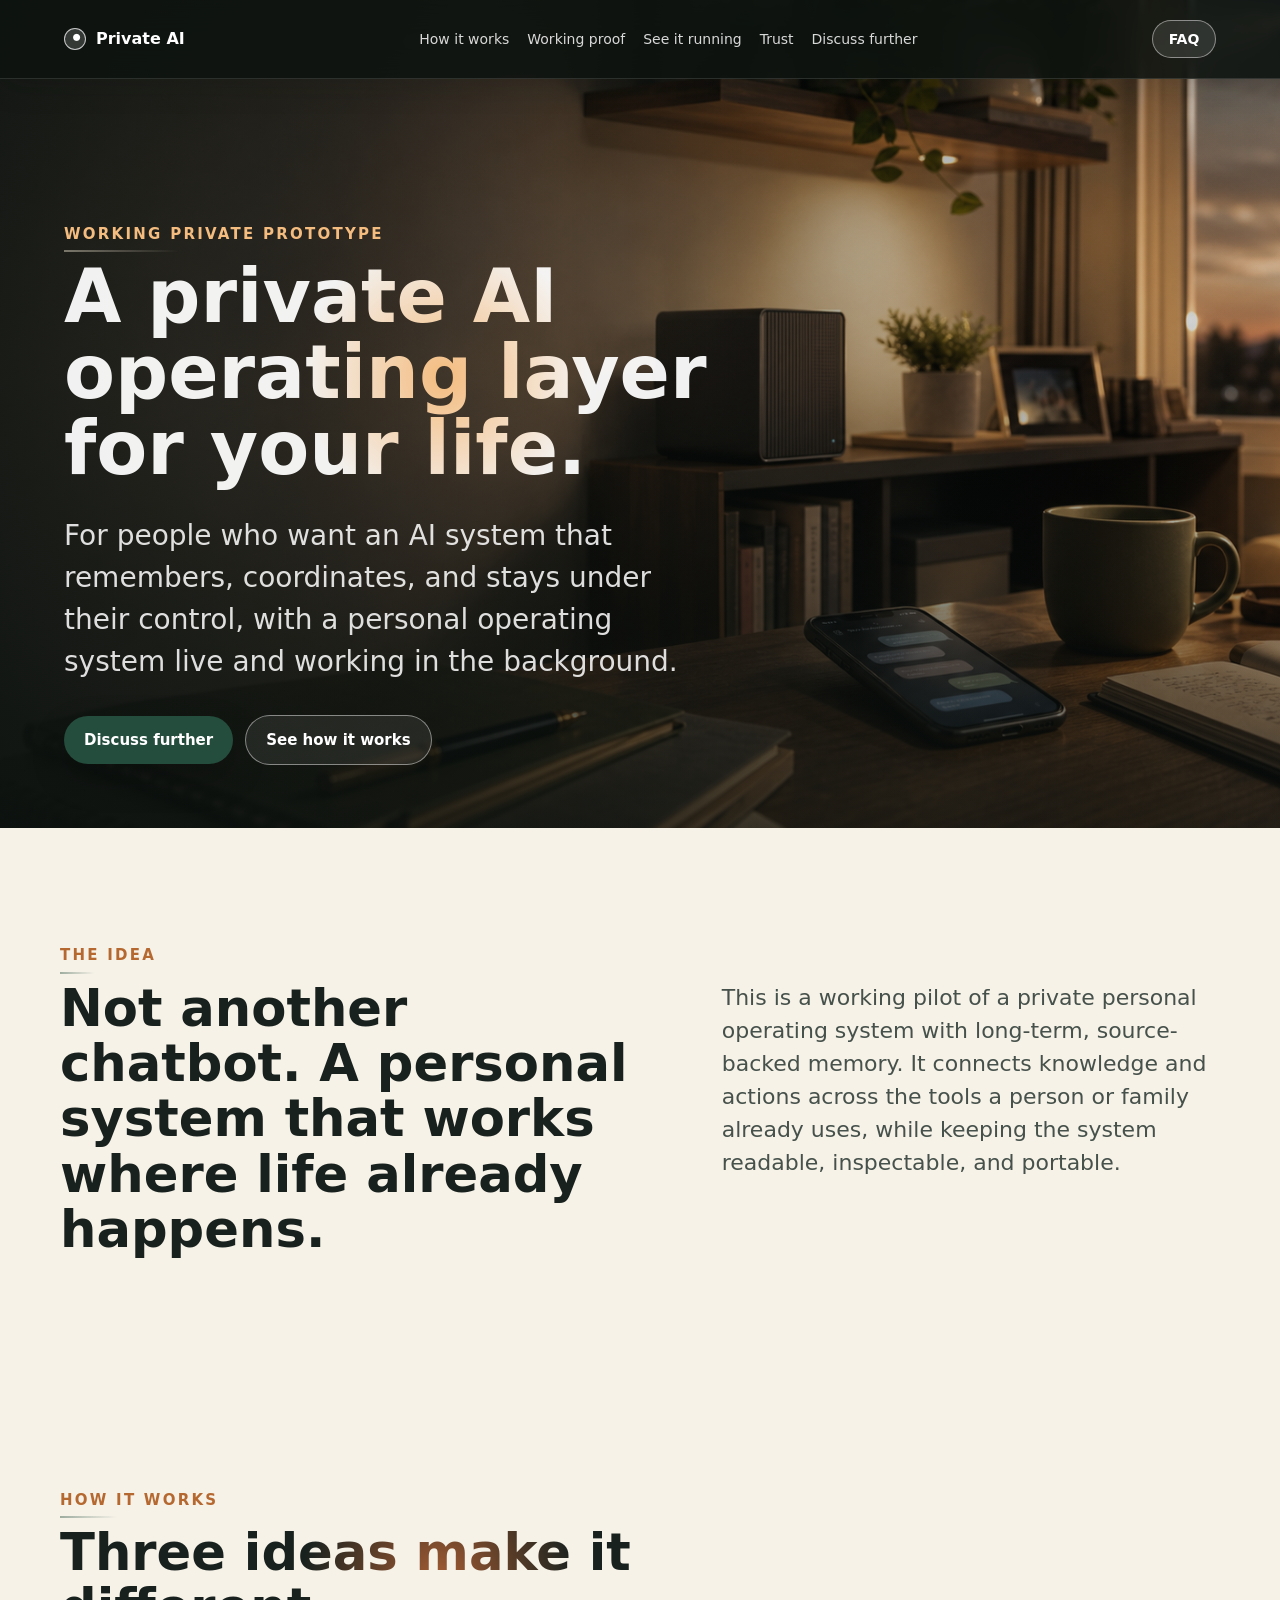
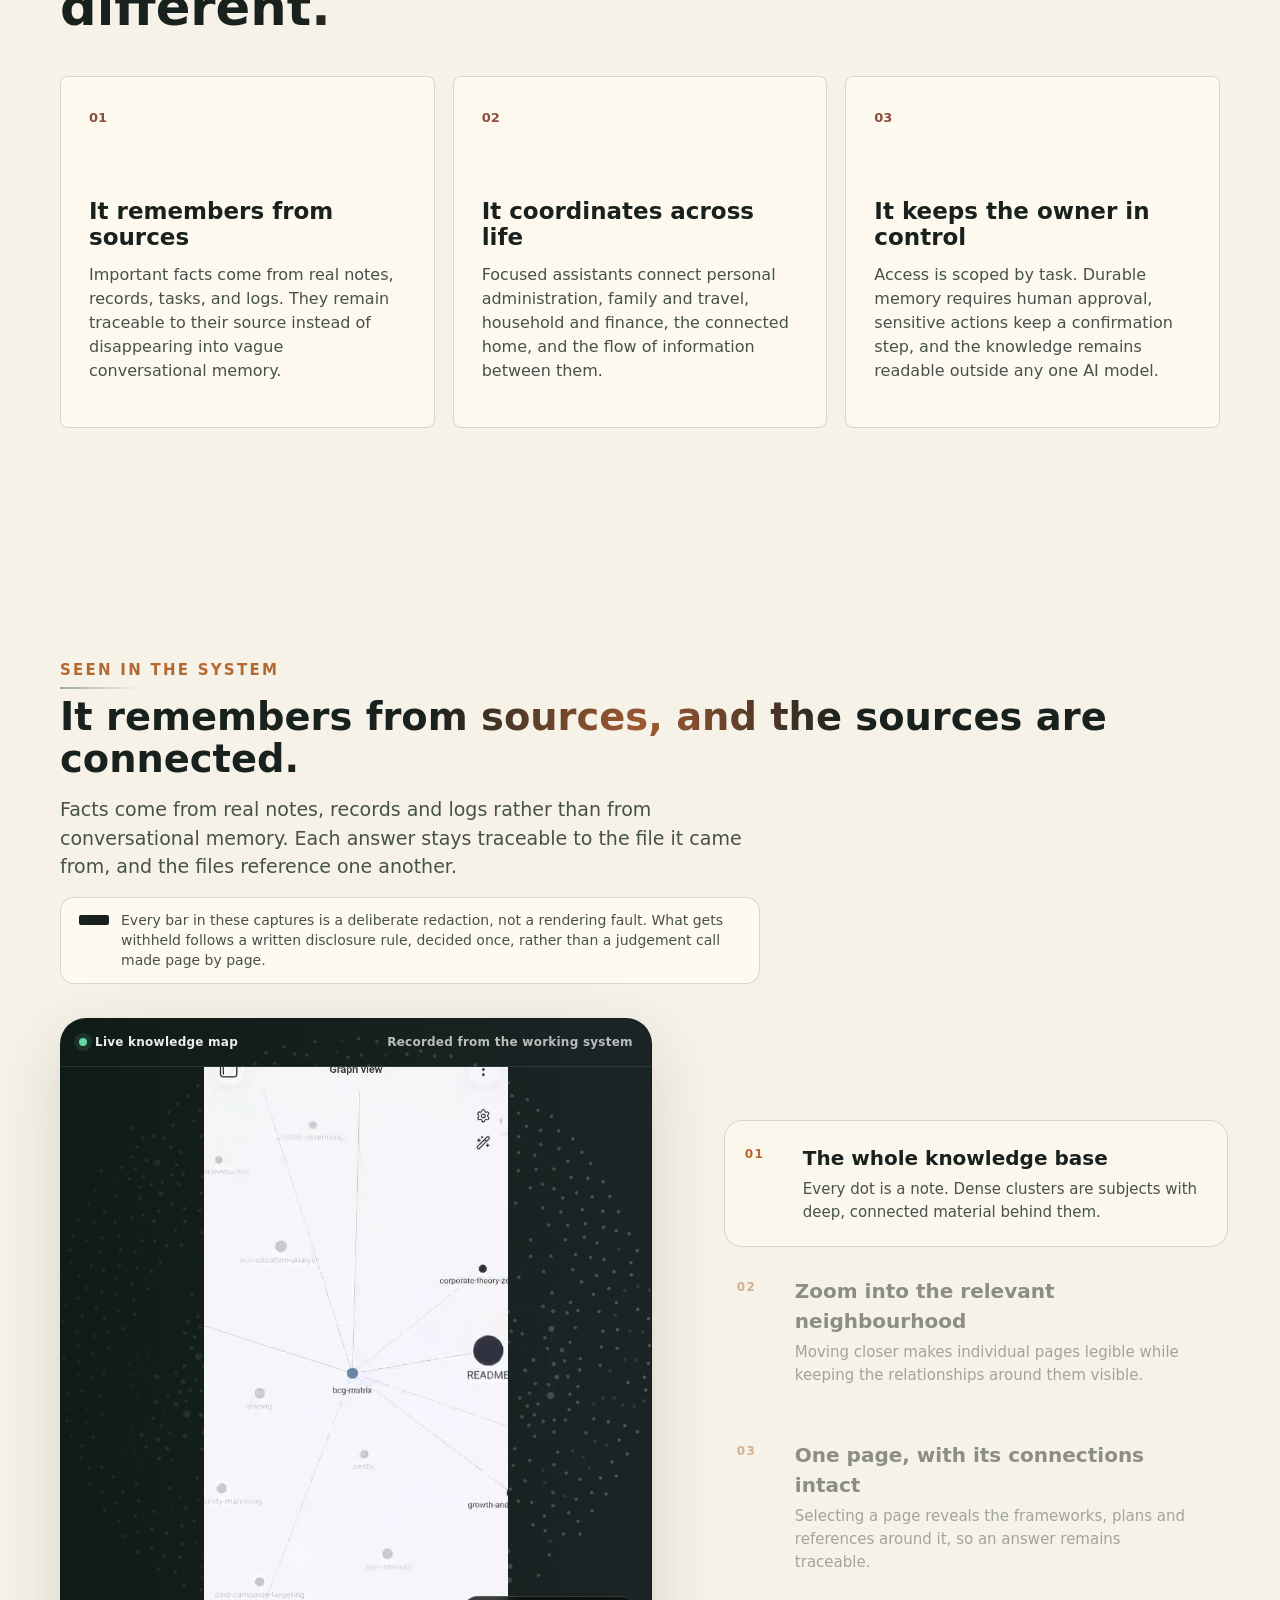
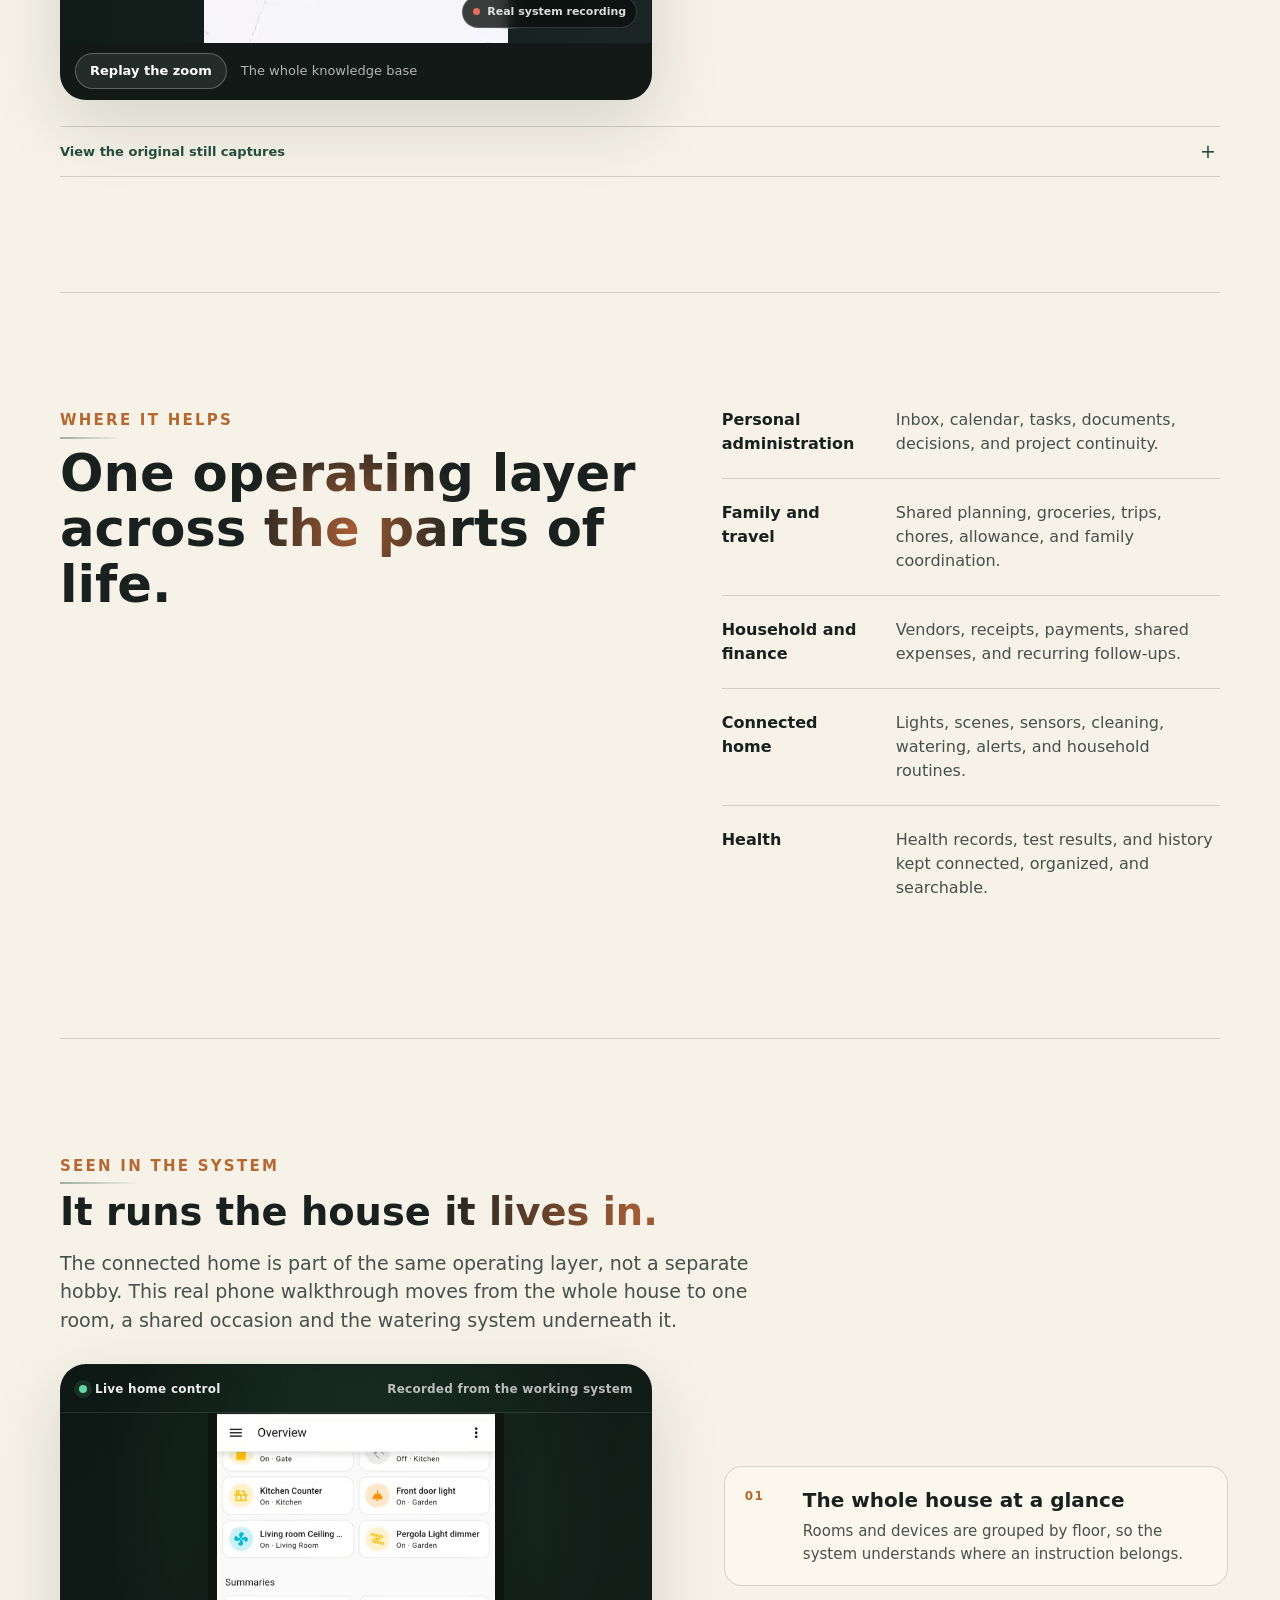
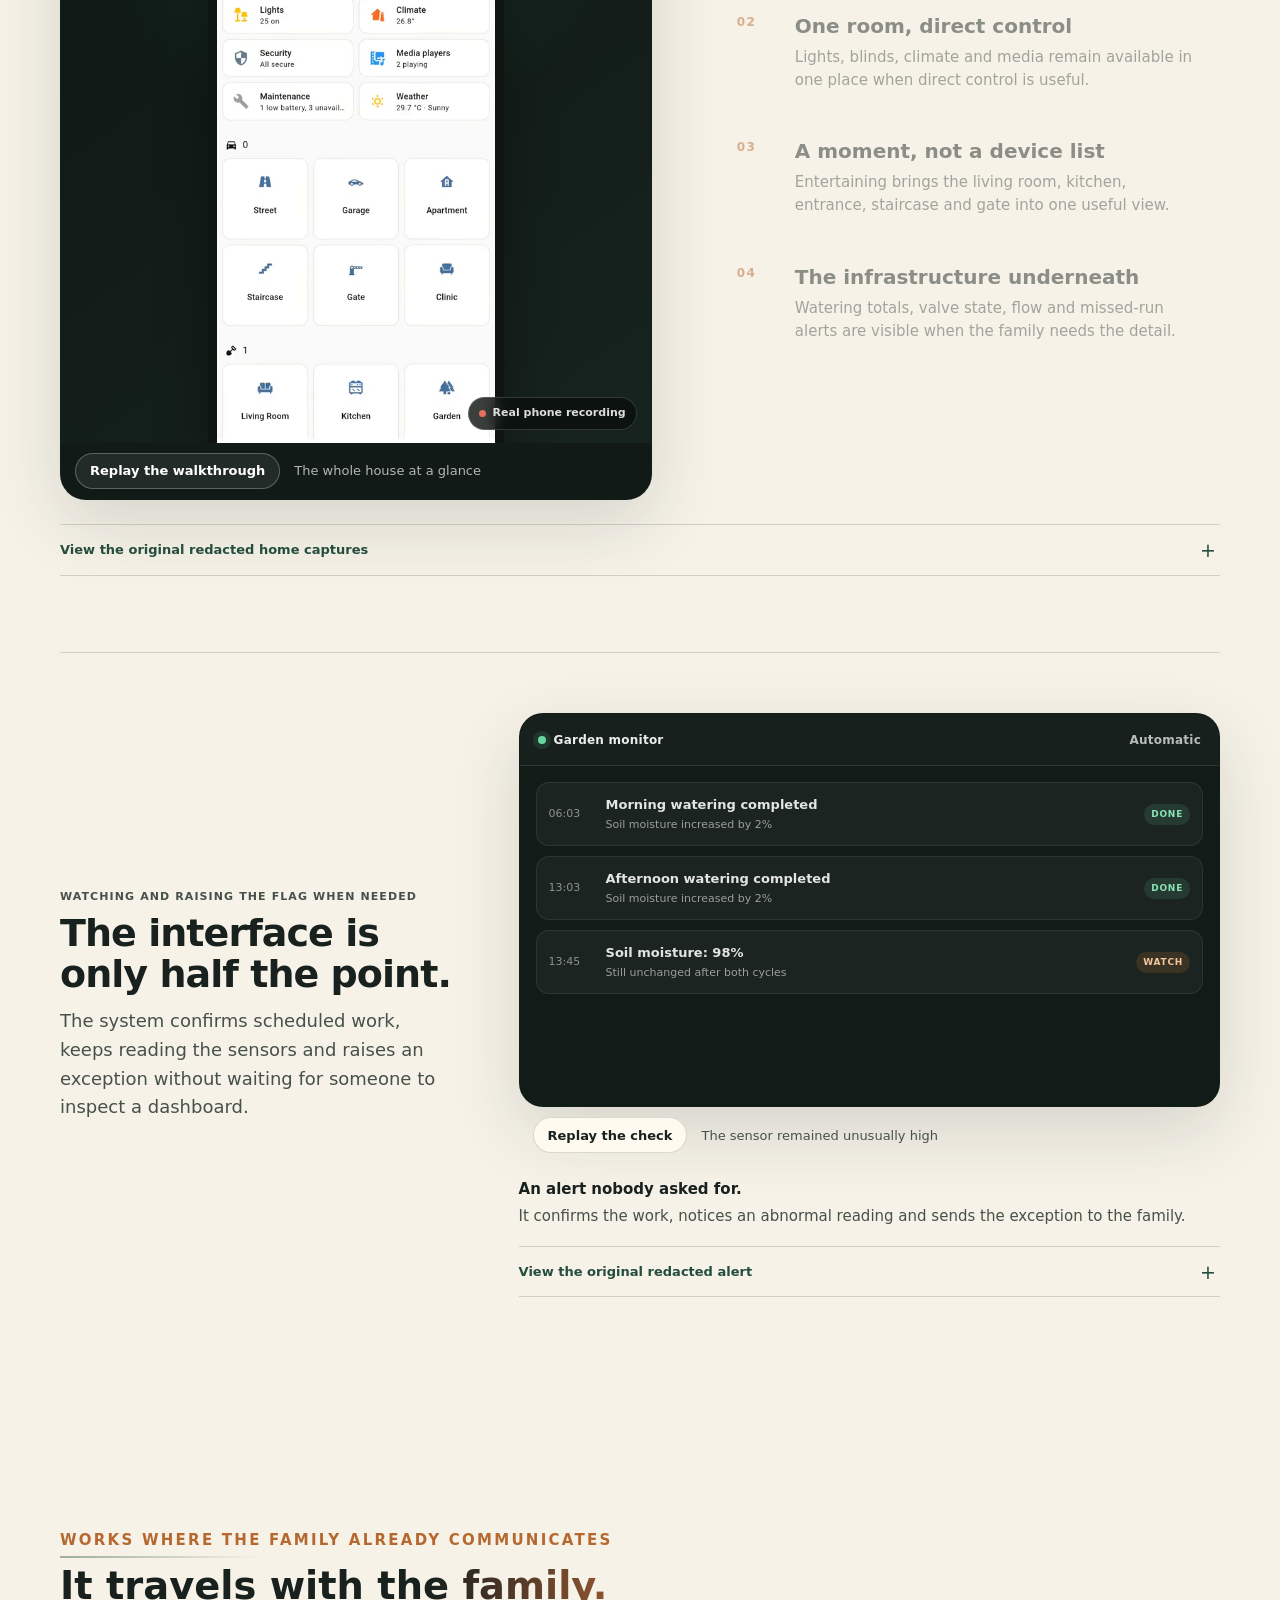
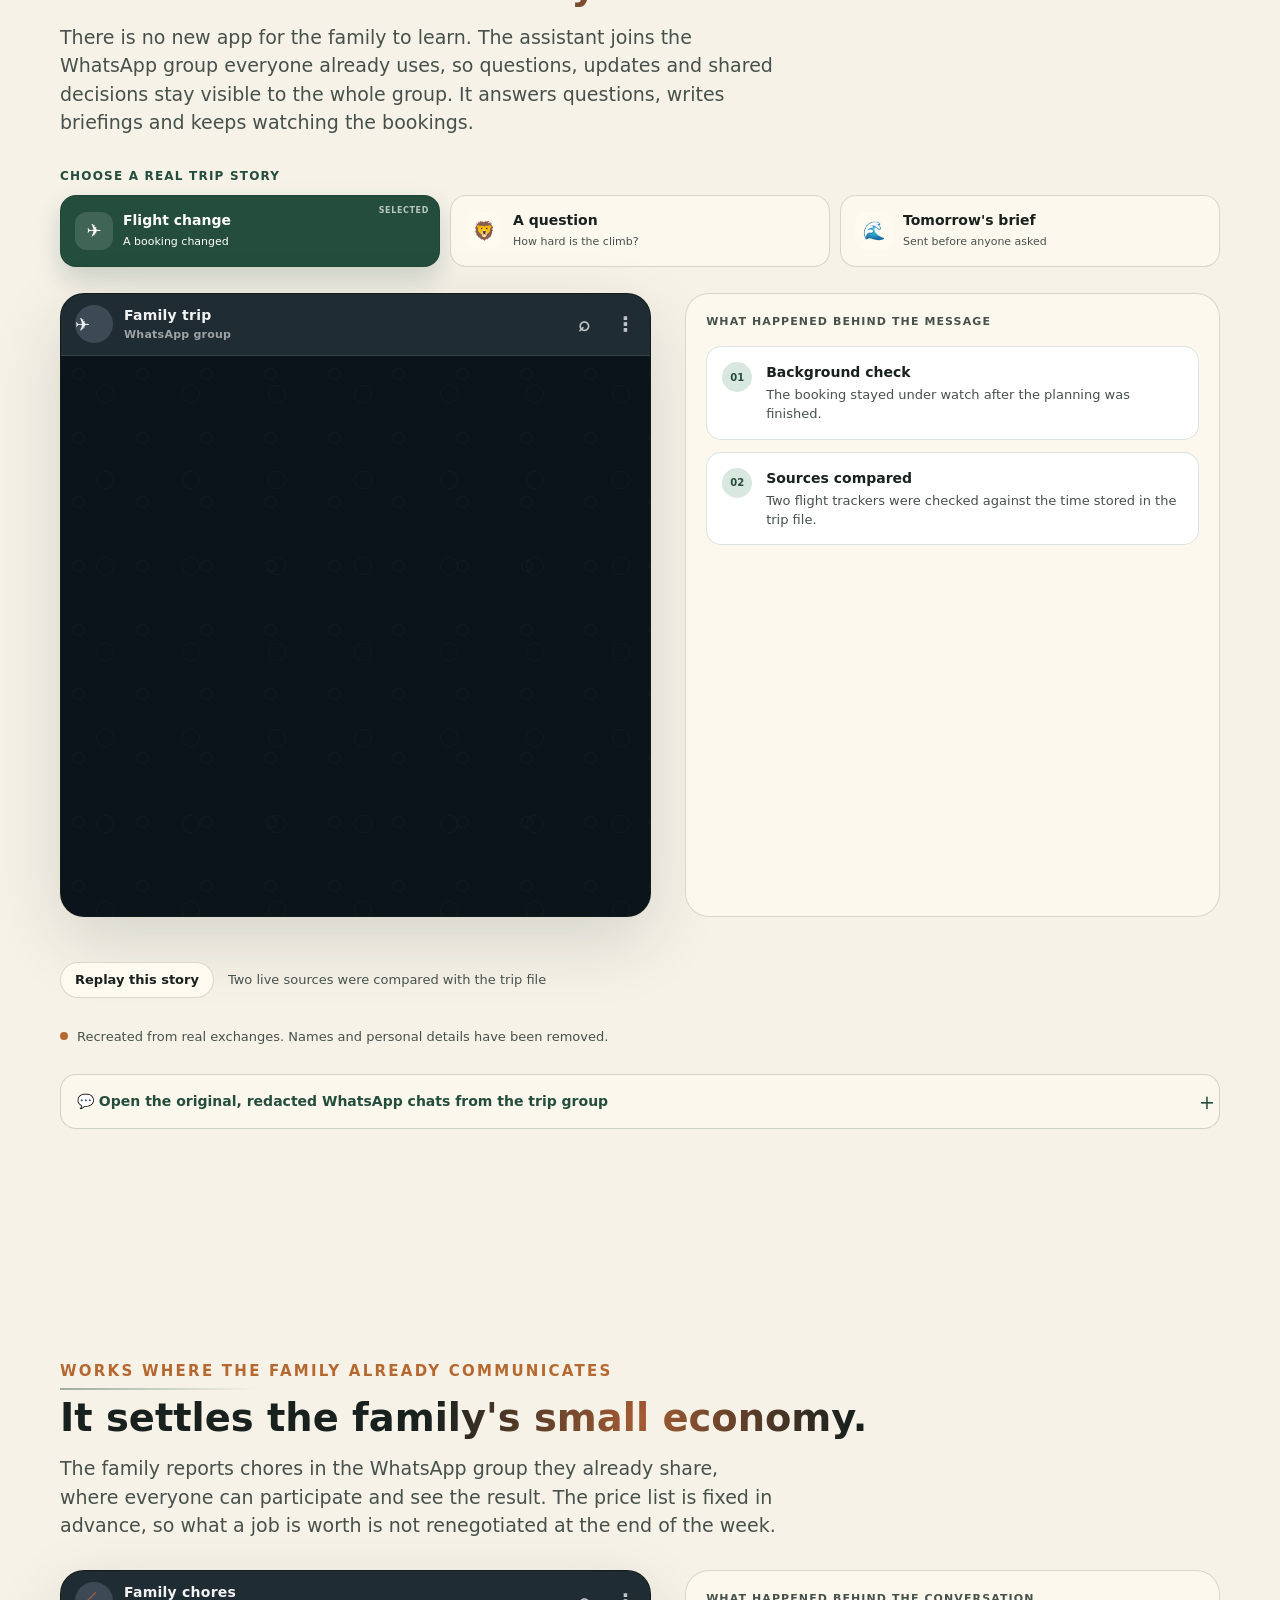
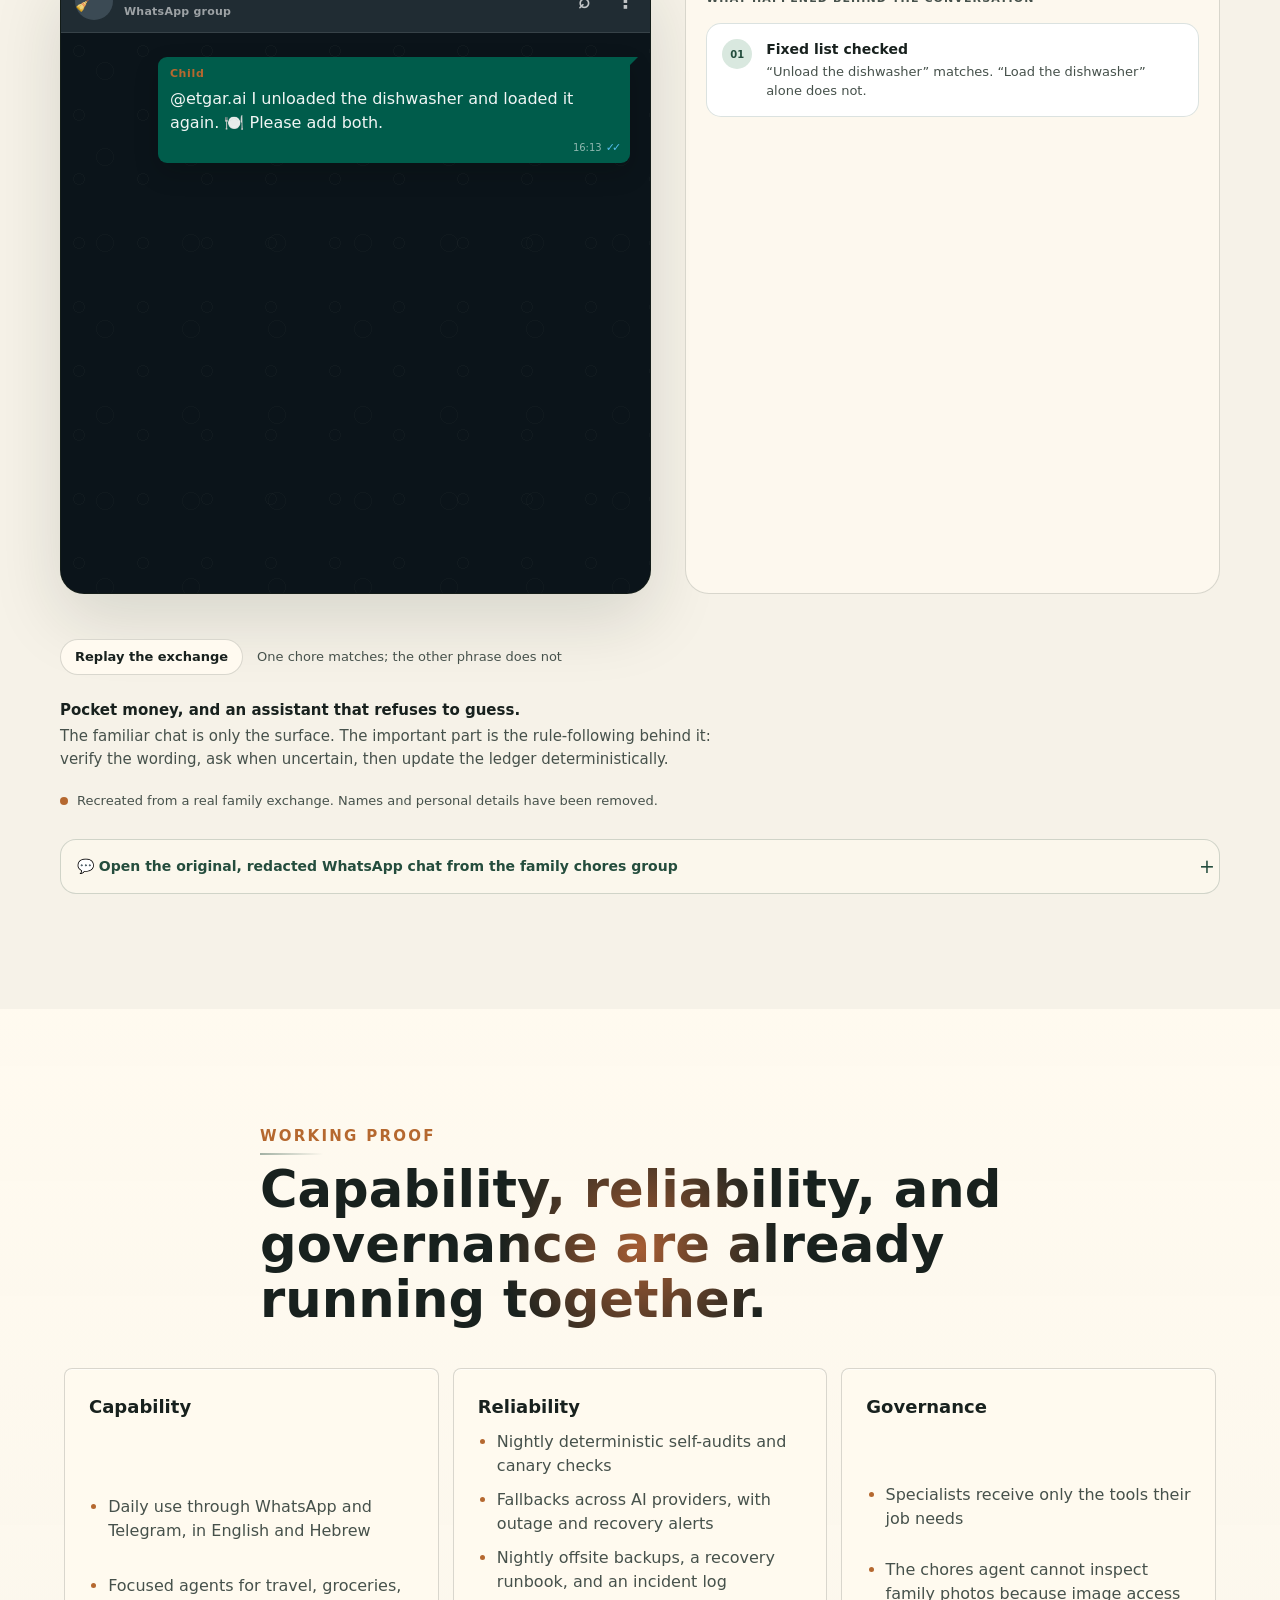
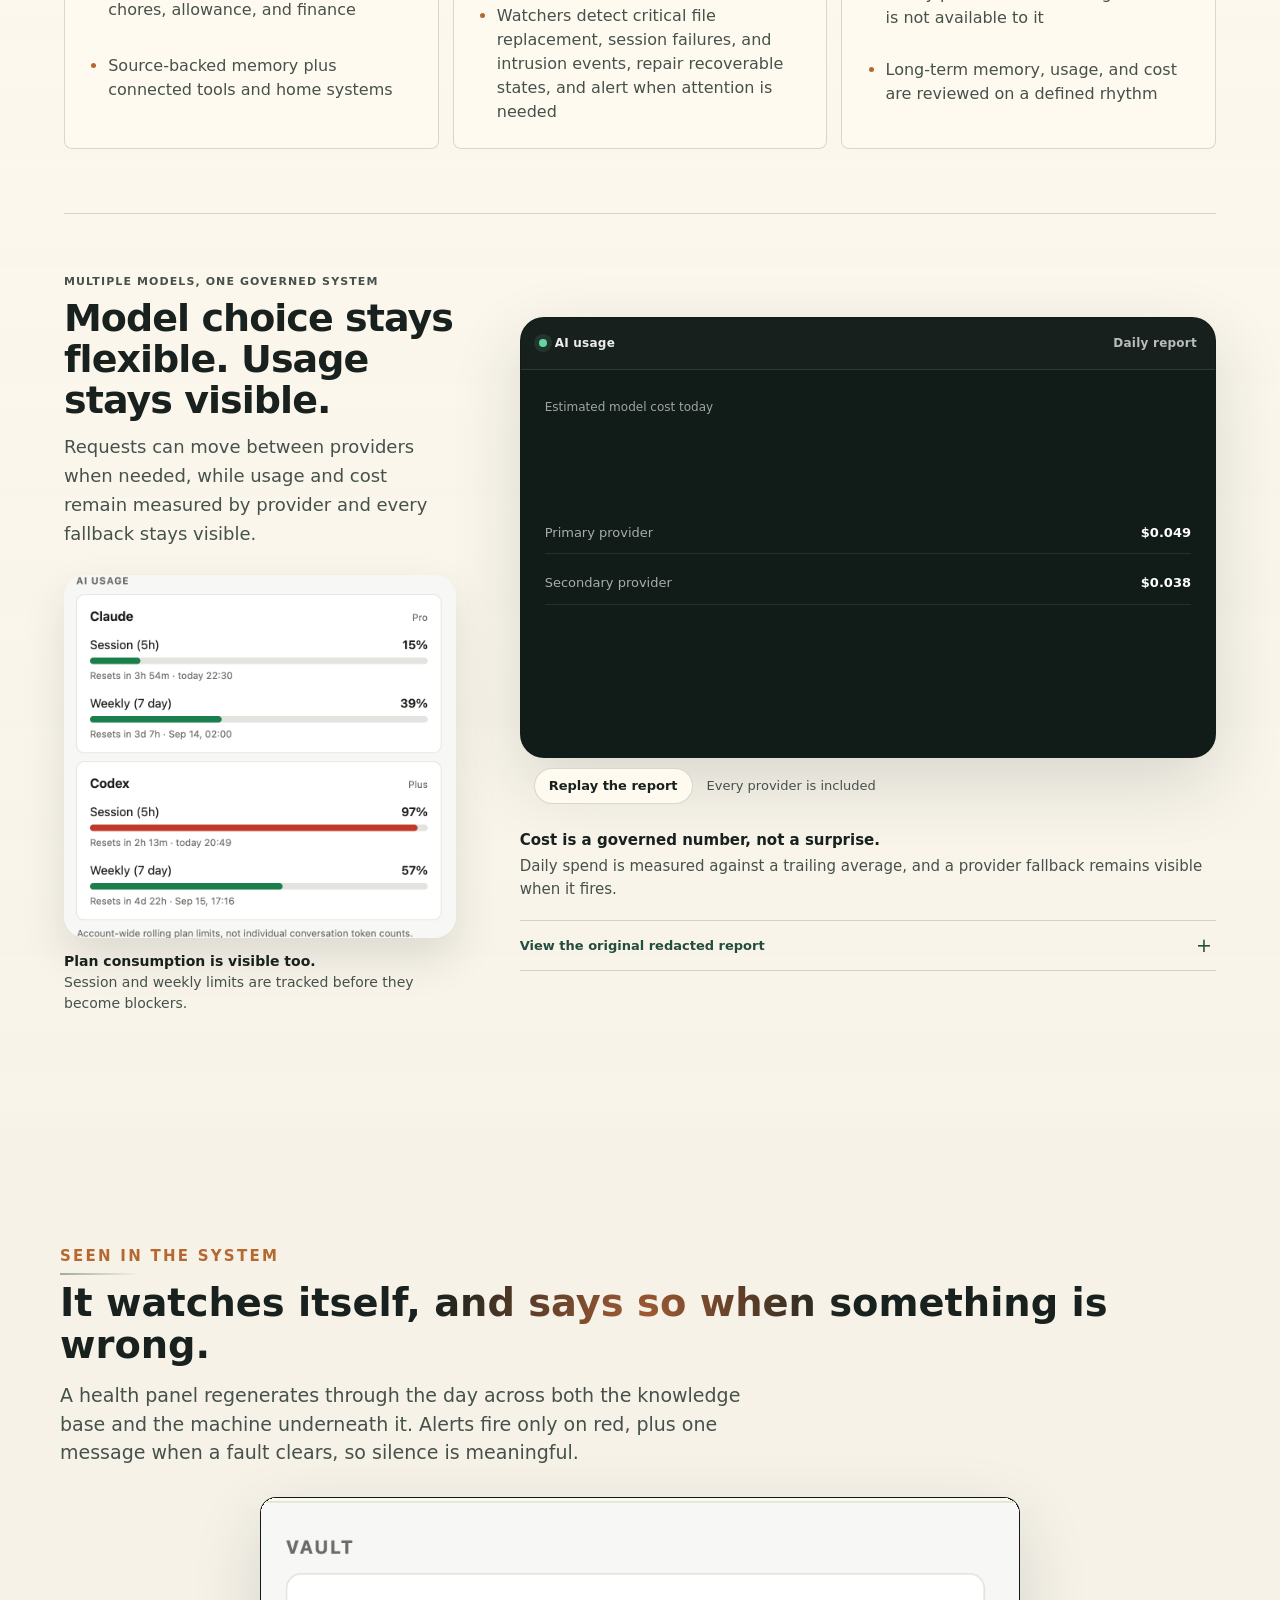
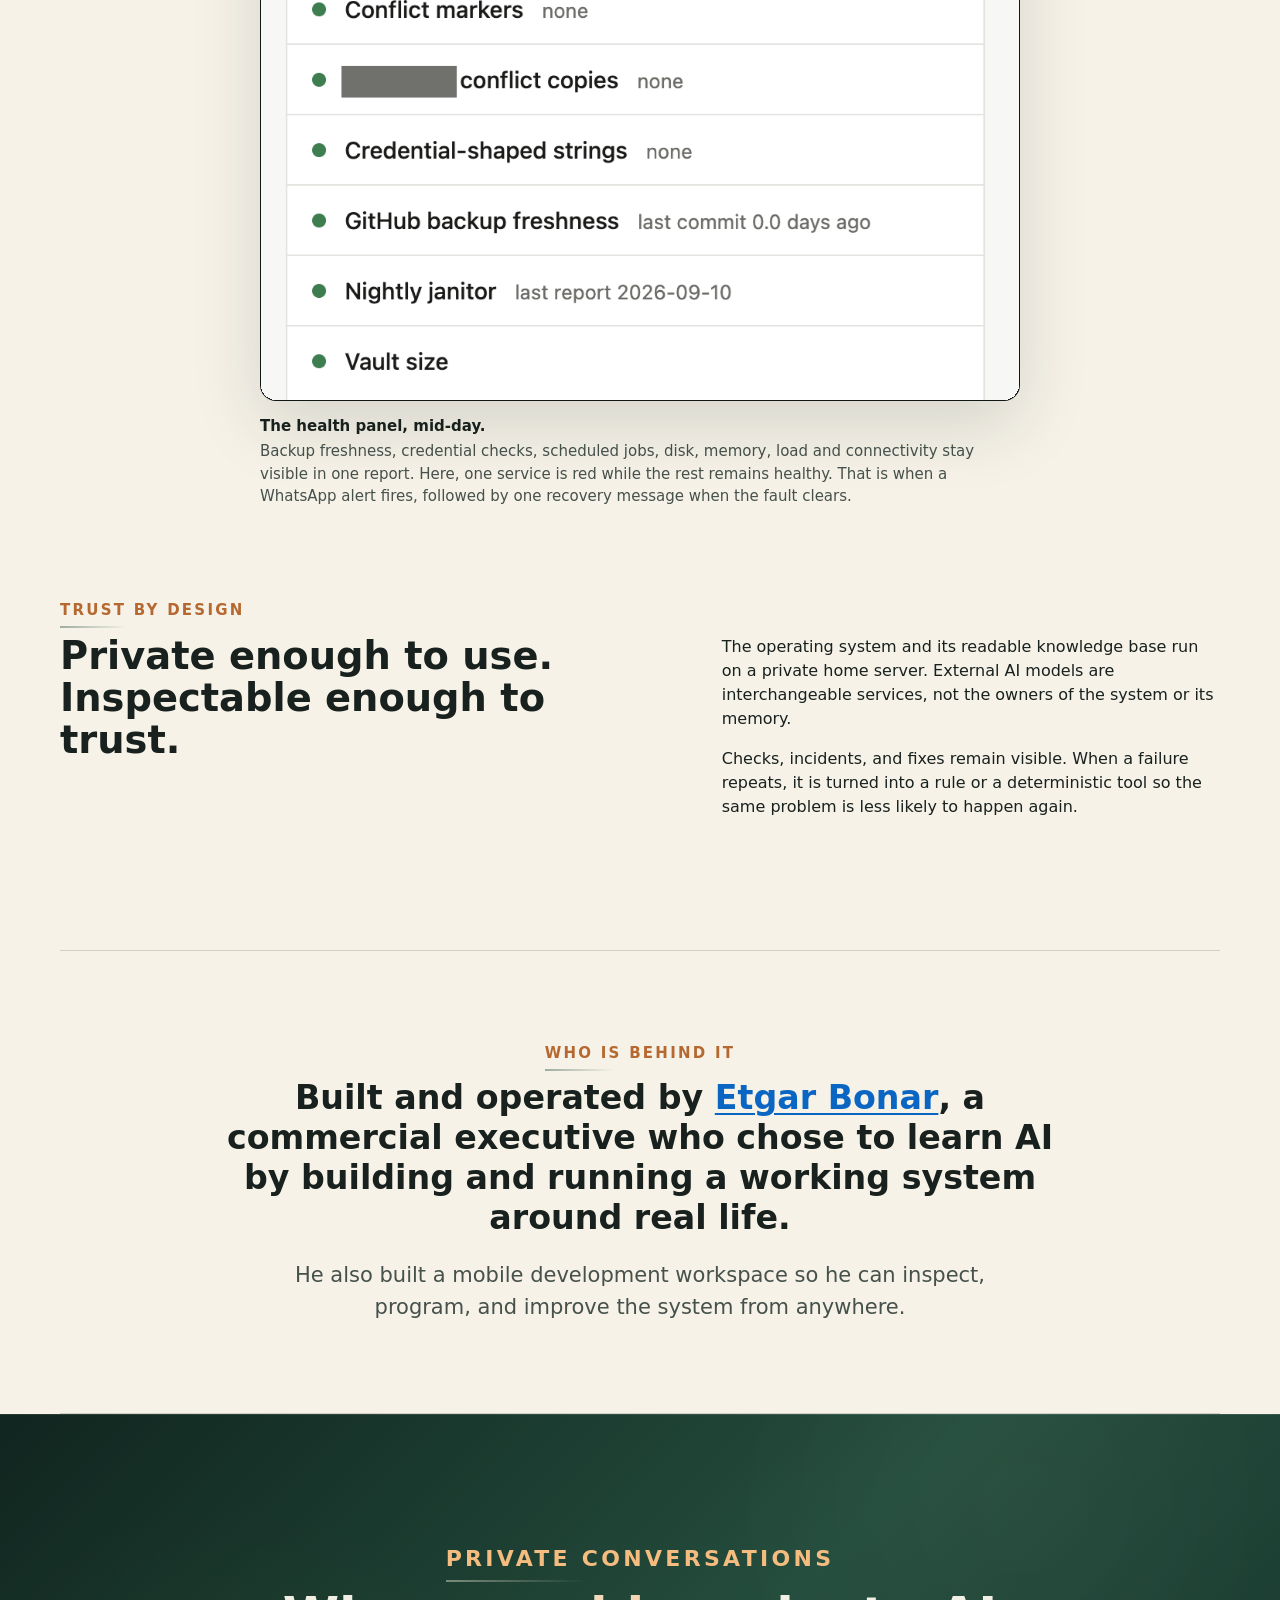
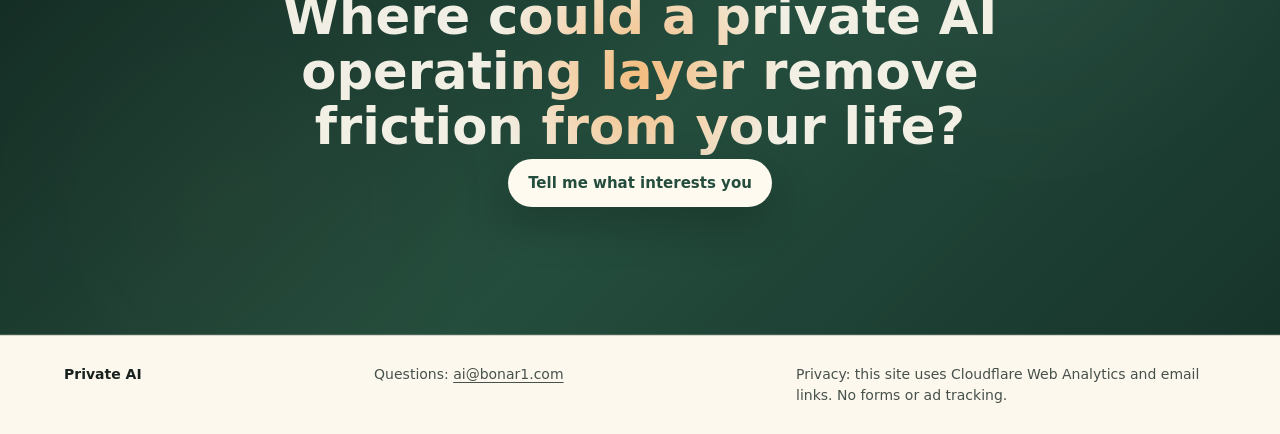
==== commit e97f0e7c: "Revert "Animate plan consumption and state the subscription-first policy" This reverts commit 5732b7" ====
--- a/index.html
+++ b/index.html
@@ -711,73 +711,17 @@
           <div class="home-monitor-copy">
             <p class="rail-label">Multiple models, one governed system</p>
             <h3>Model choice stays flexible. Usage stays visible.</h3>
-            <p class="model-row-note">Requests can move between providers when needed, while usage and cost remain measured by provider and every fallback stays visible.</p>
-            <p class="model-row-note"><b>Subscriptions carry the work.</b> The everyday running sits inside fixed-price plans, so the monthly cost is a known number rather than a variable one. Metered API billing is used only where no plan covers the job, which keeps it a deliberate exception instead of the default.</p>
-            <figure class="usage-pacer" data-proof-story>
-              <div class="usage-pacer-window">
-                <div class="system-window-bar">
-                  <span><i aria-hidden="true"></i> Plan consumption</span>
-                  <span>Rolling windows</span>
-                </div>
-                <div class="usage-pacer-body">
-                  <article class="usage-plan">
-                    <header class="usage-plan-head"><b>Claude</b><span>Pro</span></header>
-                    <div class="usage-meter story-beat is-warn" data-sequence="1" data-hold="1500"
-                      data-caption="Consumption is read per plan, not per conversation"
-                      style="--fill: 47%; --pace: 52%; --project: 91%;">
-                      <div class="usage-meter-head"><span>Session, 5 hours</span><b>47%</b></div>
-                      <div class="usage-track" aria-hidden="true"><i class="usage-fill"></i><i class="usage-tick"></i></div>
-                      <div class="usage-forecast" aria-hidden="true"><i class="usage-forecast-line"></i></div>
-                      <p class="usage-window">Resets in 2h 24m</p>
-                      <p class="usage-projection">52% into the window, on pace for <b>91% by reset</b></p>
-                    </div>
-                    <div class="usage-meter story-beat is-ok" data-sequence="2" data-hold="1450"
-                      data-caption="The tick marks where a flat burn would stand right now"
-                      style="--fill: 55%; --pace: 71%; --project: 77%;">
-                      <div class="usage-meter-head"><span>Weekly, 7 days</span><b>55%</b></div>
-                      <div class="usage-track" aria-hidden="true"><i class="usage-fill"></i><i class="usage-tick"></i></div>
-                      <div class="usage-forecast" aria-hidden="true"><i class="usage-forecast-line"></i></div>
-                      <p class="usage-window">Resets in 2d 0h</p>
-                      <p class="usage-projection">71% into the window, on pace for <b>77% by reset</b></p>
-                    </div>
-                  </article>
-                  <article class="usage-plan">
-                    <header class="usage-plan-head"><b>Codex</b><span>Plus</span></header>
-                    <div class="usage-meter story-beat is-early" data-sequence="3" data-hold="1250"
-                      data-caption="A fresh window says it cannot project yet rather than guessing"
-                      style="--fill: 0%; --pace: 0%; --project: 0%;">
-                      <div class="usage-meter-head"><span>Session, 5 hours</span><b>0%</b></div>
-                      <div class="usage-track" aria-hidden="true"><i class="usage-fill"></i><i class="usage-tick"></i></div>
-                      <div class="usage-forecast" aria-hidden="true"><i class="usage-forecast-line"></i></div>
-                      <p class="usage-window">Resets in 5h 0m</p>
-                      <p class="usage-projection">0% into the window, too early to project</p>
-                    </div>
-                    <div class="usage-meter story-beat is-over" data-sequence="4" data-hold="1750"
-                      data-caption="An overrun is visible days before it would land"
-                      style="--fill: 30%; --pace: 18%; --project: 100%;">
-                      <div class="usage-meter-head"><span>Weekly, 7 days</span><b>30%</b></div>
-                      <div class="usage-track" aria-hidden="true"><i class="usage-fill"></i><i class="usage-tick"></i></div>
-                      <div class="usage-forecast" aria-hidden="true"><i class="usage-forecast-line"></i></div>
-                      <p class="usage-window">Resets in 5d 17h</p>
-                      <p class="usage-projection">18% into the window, on pace for <b>168% by reset</b></p>
-                    </div>
-                  </article>
-                  <div class="usage-policy story-beat" data-sequence="5" data-hold="1600"
-                    data-caption="Plans carry the work, metered calls stay the exception">
-                    <span aria-hidden="true">&#8627;</span>
-                    <p><b>Plans first.</b> Fixed-price subscriptions do the everyday running. Metered API billing is used only where no plan covers the job.</p>
-                  </div>
-                  <p class="usage-footnote">Account-wide rolling plan limits, not individual conversation token counts. The tick is where a flat burn would stand right now, and the line under each bar projects the window forward at the current rate.</p>
-                </div>
-              </div>
-              <div class="story-controls">
-                <button class="story-replay" type="button" data-story-replay>Replay the meters</button>
-                <span data-story-caption>Consumption is read per plan, not per conversation</span>
-              </div>
+            <p>Requests can move between providers when needed, while usage and cost remain measured by provider and every fallback stays visible.</p>
+            <figure class="model-consumption-proof">
+              <a class="model-consumption-link" href="/assets/proof-model-consumption.png" target="_blank" rel="noopener" aria-label="Open the full-size model plan consumption report">
+                <span class="model-consumption-crop">
+                  <img src="/assets/proof-model-consumption.png" width="970" height="1770" loading="lazy" decoding="async"
+                    alt="A daily status report showing Claude and Codex session and weekly plan consumption." />
+                </span>
+              </a>
               <figcaption>
-                <b>Pace is the number that matters.</b>
-                Each window is read against how far it has already run and projected forward at the
-                current rate, so a limit is seen coming rather than hit.
+                <b>Plan consumption is visible too.</b>
+                Session and weekly limits are tracked before they become blockers.
               </figcaption>
             </figure>
           </div>
--- a/styles.css
+++ b/styles.css
@@ -2738,10 +2738,6 @@
 
 .model-proof-row {
   margin-top: clamp(42px, 5vw, 66px);
-  /* The left column now carries a live panel rather than a crop, so the
-     two halves are given equal room and hung from the top. */
-  grid-template-columns: minmax(300px, 1fr) minmax(0, 1fr);
-  align-items: start;
 }
 
 .ops-health-row {
@@ -2764,295 +2760,54 @@
   line-height: 1.6;
 }
 
-/* ---------------------------------------------------------------
-   Plan-consumption pacer. Replaces the static dashboard crop with a
-   coded recreation, so the argument the panel actually makes (a bar
-   alone is not a verdict; the pace against the window is) can be
-   animated and stays legible with motion or scripting off.
-   --------------------------------------------------------------- */
-
-.model-row-note {
-  margin: 0 0 15px;
+.model-consumption-proof {
+  margin: 26px 0 0;
+}
+
+.model-consumption-link {
+  display: block;
+  border-radius: 22px;
+  color: inherit;
+  box-shadow: 0 20px 44px rgba(31, 39, 34, 0.12);
+  transition: transform 180ms ease, box-shadow 180ms ease;
+}
+
+.model-consumption-link:hover {
+  transform: translateY(-2px);
+  box-shadow: 0 24px 52px rgba(31, 39, 34, 0.16);
+}
+
+.model-consumption-link:focus-visible {
+  outline: 3px solid var(--accent);
+  outline-offset: 4px;
+}
+
+.model-consumption-crop {
+  display: block;
+  aspect-ratio: 970 / 900;
+  overflow: hidden;
+  border: 1px solid var(--line-strong);
+  border-radius: inherit;
+  background: #f7f7f5;
+}
+
+.model-consumption-crop img {
+  display: block;
+  width: 100%;
+  height: auto;
+  transform: translateY(-18.64%);
+}
+
+.model-consumption-proof figcaption {
+  margin-top: 13px;
   color: var(--muted);
-  font-size: clamp(16px, 1.7vw, 18px);
-  line-height: 1.6;
-}
-
-.model-row-note:last-of-type {
-  margin-bottom: 0;
-}
-
-.model-row-note b {
+  font-size: 14px;
+  line-height: 1.5;
+}
+
+.model-consumption-proof figcaption b {
+  display: block;
   color: var(--ink);
-}
-
-.usage-pacer {
-  margin: 26px 0 0;
-}
-
-.usage-pacer-window {
-  overflow: hidden;
-  border: 1px solid rgba(24, 33, 30, 0.26);
-  border-radius: 24px;
-  color: var(--white);
-  background: #111b17;
-  box-shadow: var(--shadow);
-}
-
-.usage-pacer-body {
-  display: grid;
-  gap: 14px;
-  padding: 18px 18px 20px;
-}
-
-.usage-plan {
-  display: grid;
-  gap: 14px;
-  padding: 15px 15px 17px;
-  border: 1px solid rgba(255, 255, 255, 0.08);
-  border-radius: 15px;
-  background: rgba(255, 255, 255, 0.045);
-}
-
-.usage-plan-head {
-  display: flex;
-  justify-content: space-between;
-  align-items: baseline;
-  gap: 14px;
-}
-
-.usage-plan-head b {
-  font-size: 16px;
-  letter-spacing: -0.01em;
-}
-
-.usage-plan-head span {
-  color: rgba(255, 255, 255, 0.5);
-  font-size: 12px;
-}
-
-.usage-meter + .usage-meter {
-  padding-top: 14px;
-  border-top: 1px solid rgba(255, 255, 255, 0.07);
-}
-
-.usage-meter-head {
-  display: flex;
-  justify-content: space-between;
-  gap: 14px;
-  margin-bottom: 8px;
-  color: rgba(255, 255, 255, 0.66);
-  font-size: 13px;
-}
-
-.usage-meter-head b {
-  color: var(--white);
-  font-variant-numeric: tabular-nums;
-}
-
-.usage-track {
-  position: relative;
-  height: 7px;
-  border-radius: 999px;
-  background: rgba(255, 255, 255, 0.12);
-}
-
-.usage-fill {
-  display: block;
-  width: var(--fill);
-  height: 100%;
-  border-radius: inherit;
-  background: #78cfa6;
-}
-
-/* Where a flat burn through the window would stand at this moment. */
-.usage-tick {
-  position: absolute;
-  top: -3px;
-  left: var(--pace);
-  width: 2px;
-  height: 13px;
-  border-radius: 1px;
-  background: rgba(255, 255, 255, 0.78);
-}
-
-.usage-meter.is-early .usage-tick {
-  display: none;
-}
-
-/* The same window carried forward at the current rate. */
-.usage-forecast {
-  position: relative;
-  height: 9px;
-  margin-top: 4px;
-}
-
-.usage-forecast-line {
-  position: relative;
-  display: block;
-  width: var(--project);
-  height: 3px;
-  border-radius: 2px;
-  background: currentcolor;
-}
-
-.usage-meter.is-ok .usage-forecast {
-  color: #9fe0bf;
-}
-
-.usage-meter.is-warn .usage-forecast {
-  color: #f6c98a;
-}
-
-.usage-meter.is-over .usage-forecast {
-  color: #f0947c;
-}
-
-.usage-meter.is-early .usage-forecast-line {
-  display: none;
-}
-
-/* The over-limit projection runs past the end of the track. */
-.usage-meter.is-over .usage-forecast-line::after {
-  content: "";
-  position: absolute;
-  top: -2px;
-  right: -1px;
-  width: 8px;
-  height: 8px;
-  border-top: 2px solid currentcolor;
-  border-right: 2px solid currentcolor;
-  transform: rotate(45deg);
-}
-
-.usage-window {
-  margin: 3px 0 0;
-  color: rgba(255, 255, 255, 0.44);
-  font-size: 11px;
-}
-
-.usage-projection {
-  margin: 4px 0 0;
-  color: rgba(255, 255, 255, 0.6);
-  font-size: 12px;
-  line-height: 1.45;
-}
-
-.usage-meter.is-ok .usage-projection b {
-  color: #9fe0bf;
-}
-
-.usage-meter.is-warn .usage-projection b {
-  color: #f6c98a;
-}
-
-.usage-meter.is-over .usage-projection b {
-  color: #f0947c;
-}
-
-.usage-policy {
-  display: grid;
-  grid-template-columns: 24px 1fr;
-  gap: 9px;
-  padding: 13px 15px;
-  border: 1px solid rgba(255, 255, 255, 0.12);
-  border-radius: 13px;
-  background: rgba(255, 255, 255, 0.04);
-}
-
-.usage-policy span {
-  color: rgba(255, 255, 255, 0.45);
-  font-size: 15px;
-  line-height: 1.4;
-}
-
-.usage-policy p {
-  margin: 0;
-  color: rgba(255, 255, 255, 0.68);
-  font-size: 13px;
-  line-height: 1.5;
-}
-
-.usage-policy b {
-  color: var(--white);
-}
-
-.usage-footnote {
-  margin: 2px 0 0;
-  color: rgba(255, 255, 255, 0.38);
-  font-size: 11px;
-  line-height: 1.5;
-}
-
-.usage-pacer > figcaption {
-  margin-top: 15px;
-  color: var(--muted);
-  font-size: 15px;
-  line-height: 1.55;
-}
-
-.usage-pacer > figcaption b {
-  display: block;
-  margin-bottom: 3px;
-  color: var(--ink);
-}
-
-.usage-pacer .story-controls {
-  padding: 12px 2px 0;
-  color: var(--muted);
-}
-
-/* Motion. Everything above renders at its final value, so the panel is
-   complete with scripting off or motion reduced; these rules only apply
-   once the player has taken ownership. */
-.proof-motion-enabled .usage-fill,
-.proof-motion-enabled .usage-forecast-line {
-  width: 0;
-}
-
-.proof-motion-enabled .usage-tick,
-.proof-motion-enabled .usage-projection {
-  opacity: 0;
-}
-
-.proof-motion-enabled .usage-meter.is-shown .usage-fill {
-  width: var(--fill);
-  transition: width 760ms cubic-bezier(0.2, 0.8, 0.2, 1) 140ms;
-}
-
-.proof-motion-enabled .usage-meter.is-shown .usage-tick {
-  opacity: 1;
-  transition: opacity 280ms ease 820ms;
-}
-
-.proof-motion-enabled .usage-meter.is-shown .usage-forecast-line {
-  width: var(--project);
-  transition: width 620ms cubic-bezier(0.2, 0.8, 0.2, 1) 900ms;
-}
-
-.proof-motion-enabled .usage-meter.is-shown .usage-projection {
-  opacity: 1;
-  transition: opacity 300ms ease 1180ms;
-}
-
-@media (prefers-reduced-motion: reduce) {
-  .proof-motion-enabled .usage-fill,
-  .proof-motion-enabled .usage-meter.is-shown .usage-fill {
-    width: var(--fill);
-    transition: none;
-  }
-
-  .proof-motion-enabled .usage-forecast-line,
-  .proof-motion-enabled .usage-meter.is-shown .usage-forecast-line {
-    width: var(--project);
-    transition: none;
-  }
-
-  .proof-motion-enabled .usage-tick,
-  .proof-motion-enabled .usage-projection {
-    opacity: 1;
-    transition: none;
-  }
 }
 
 @media (max-width: 980px) {
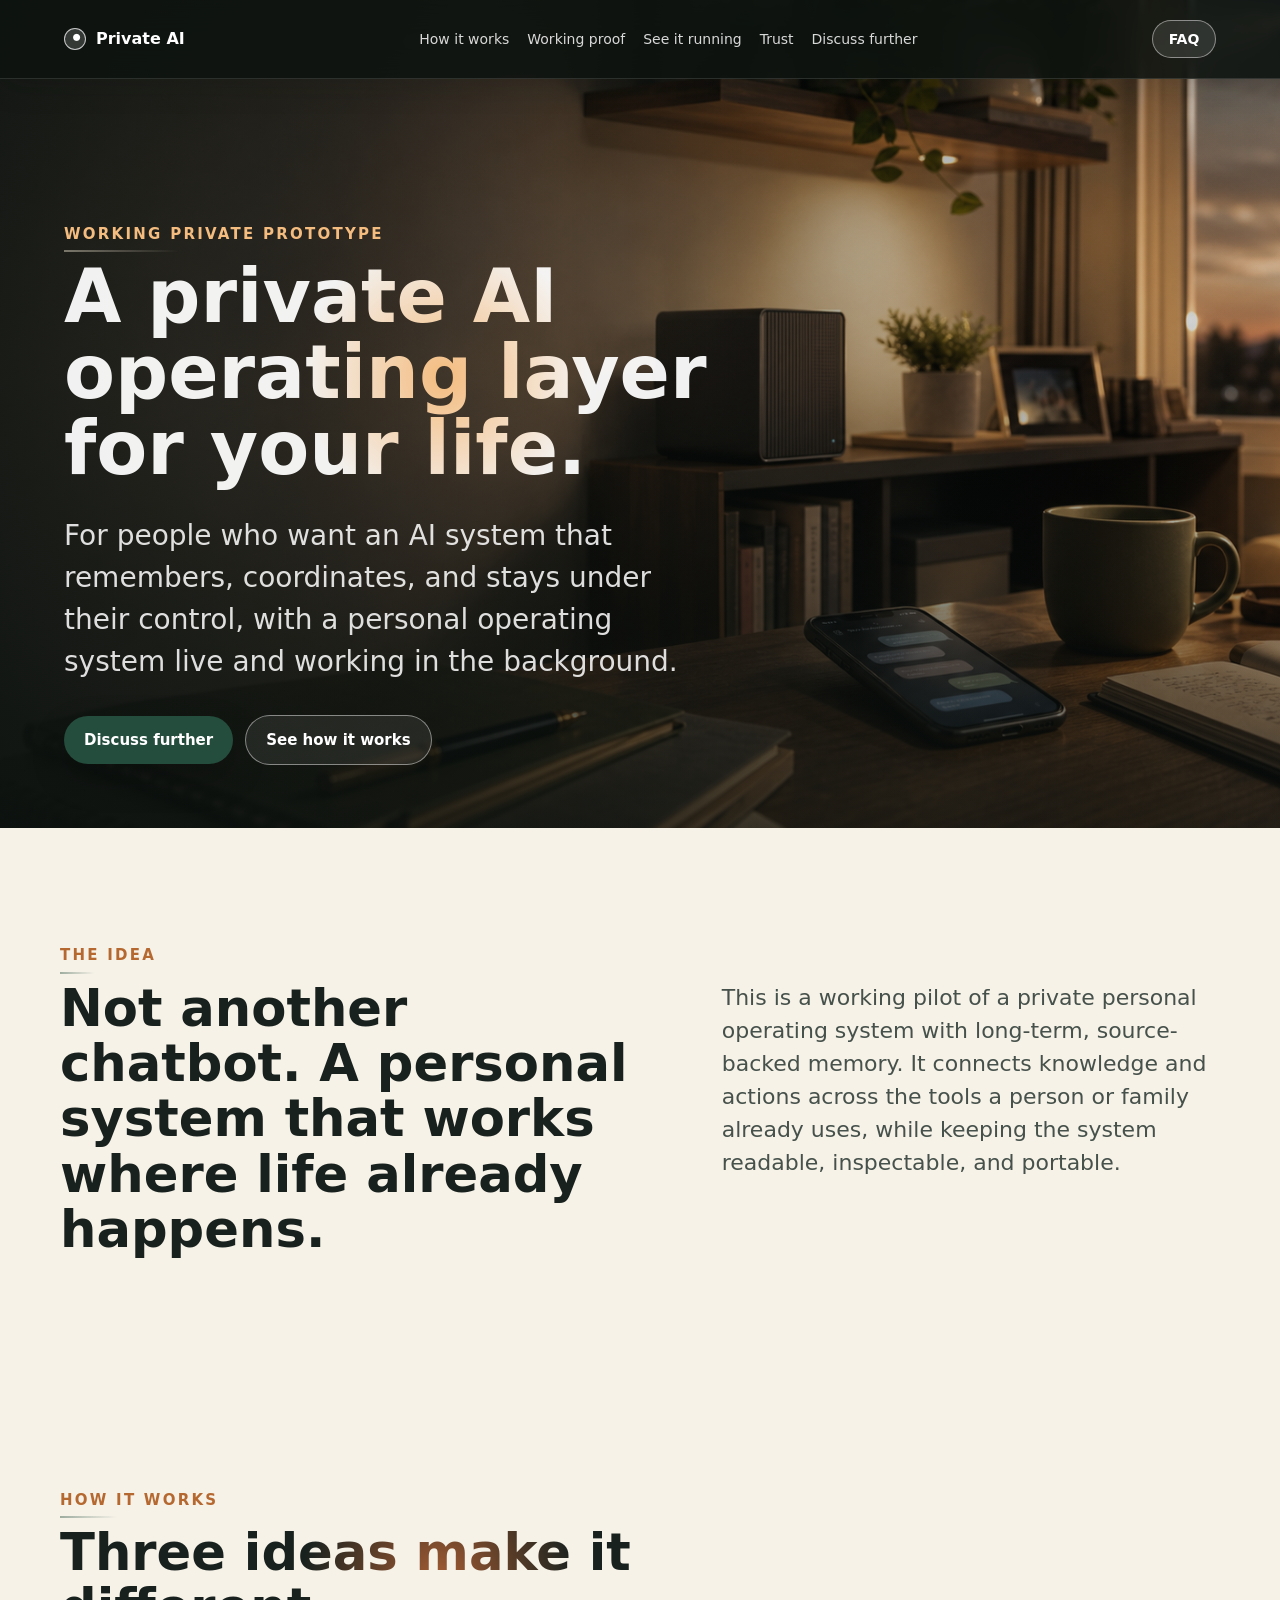
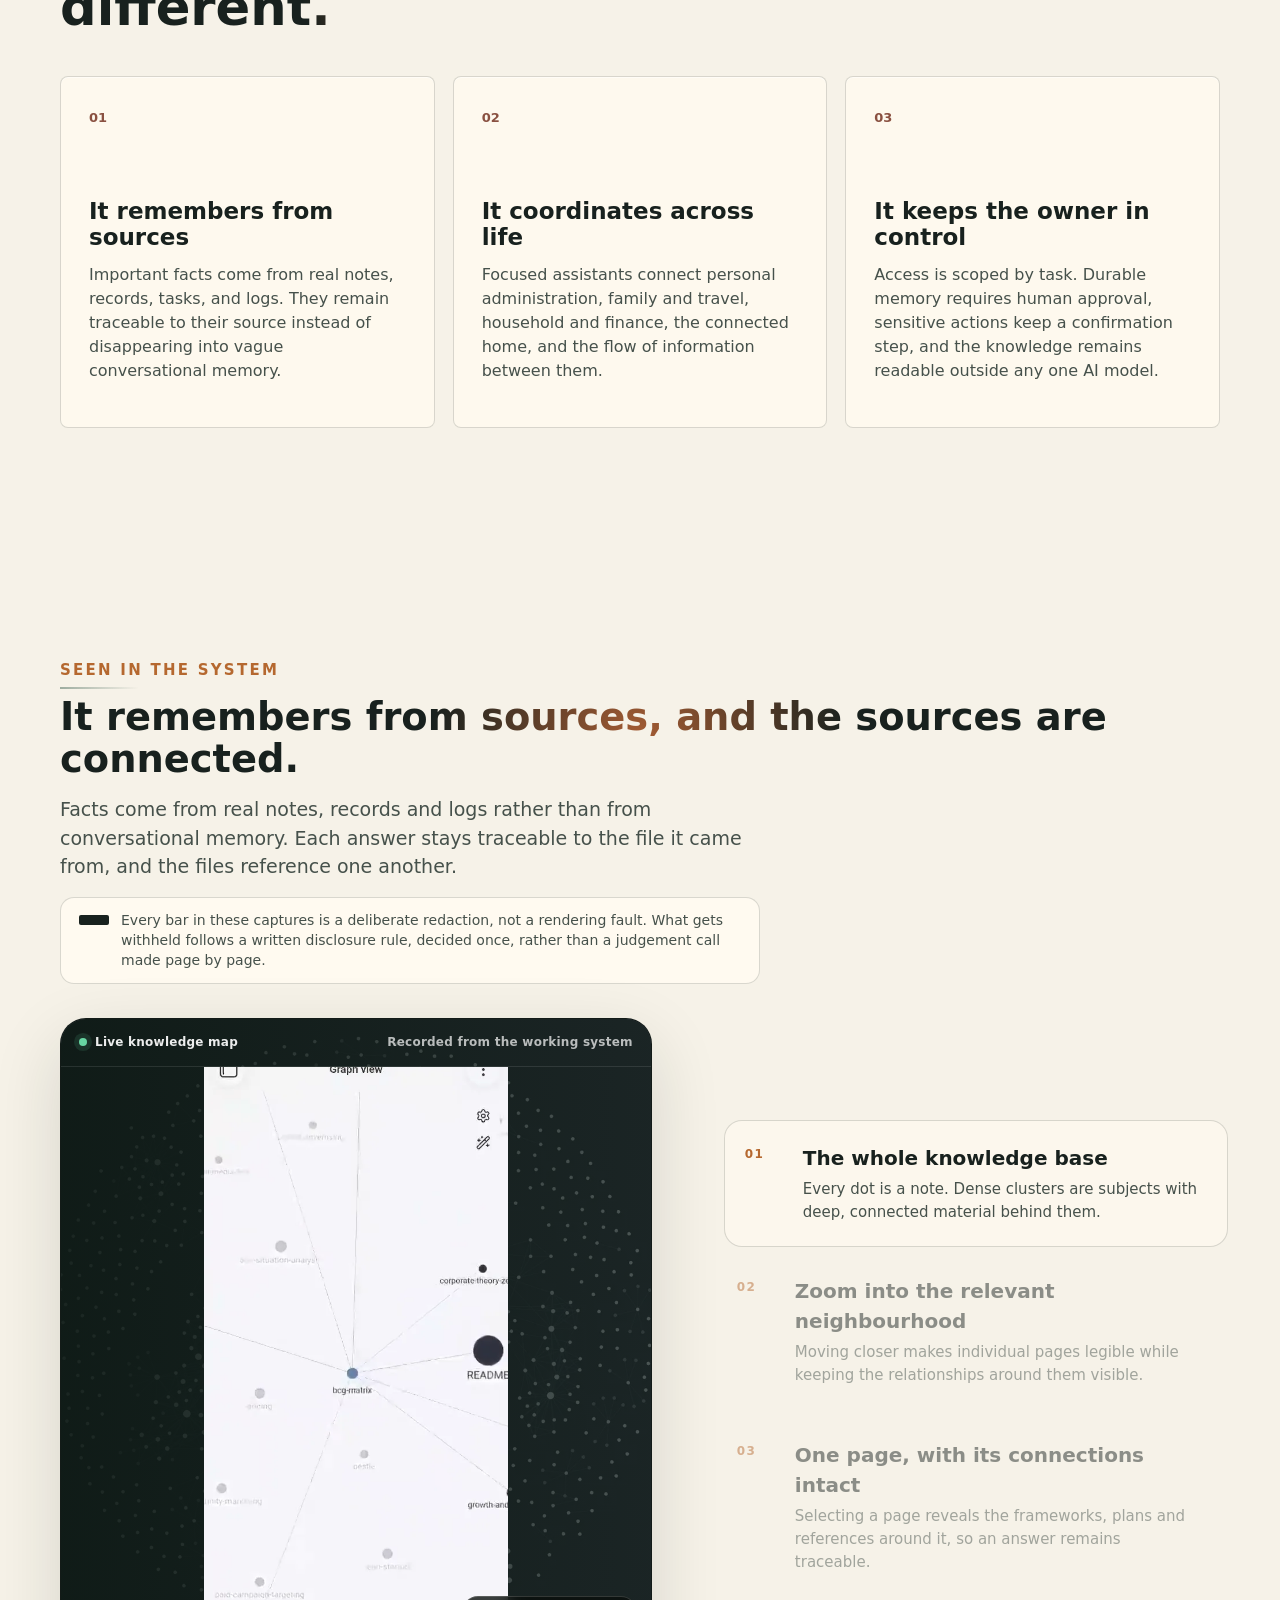
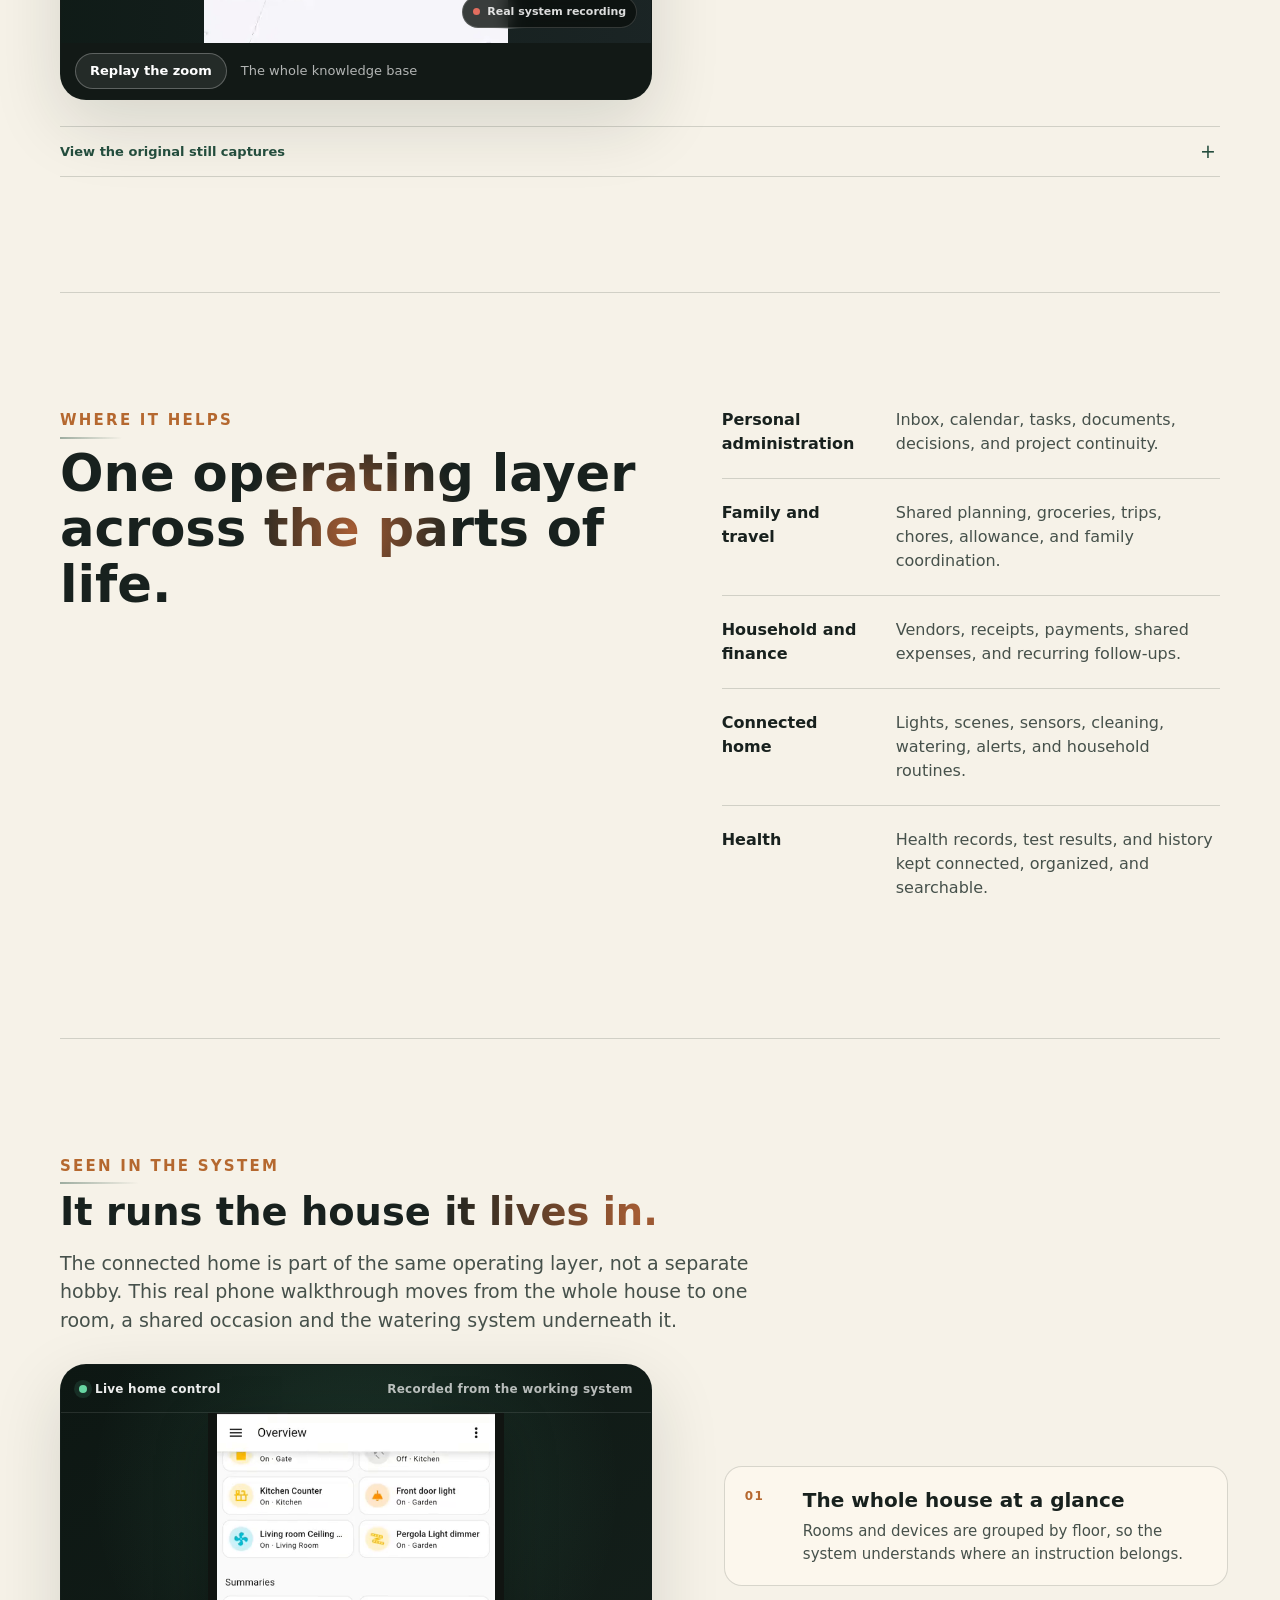
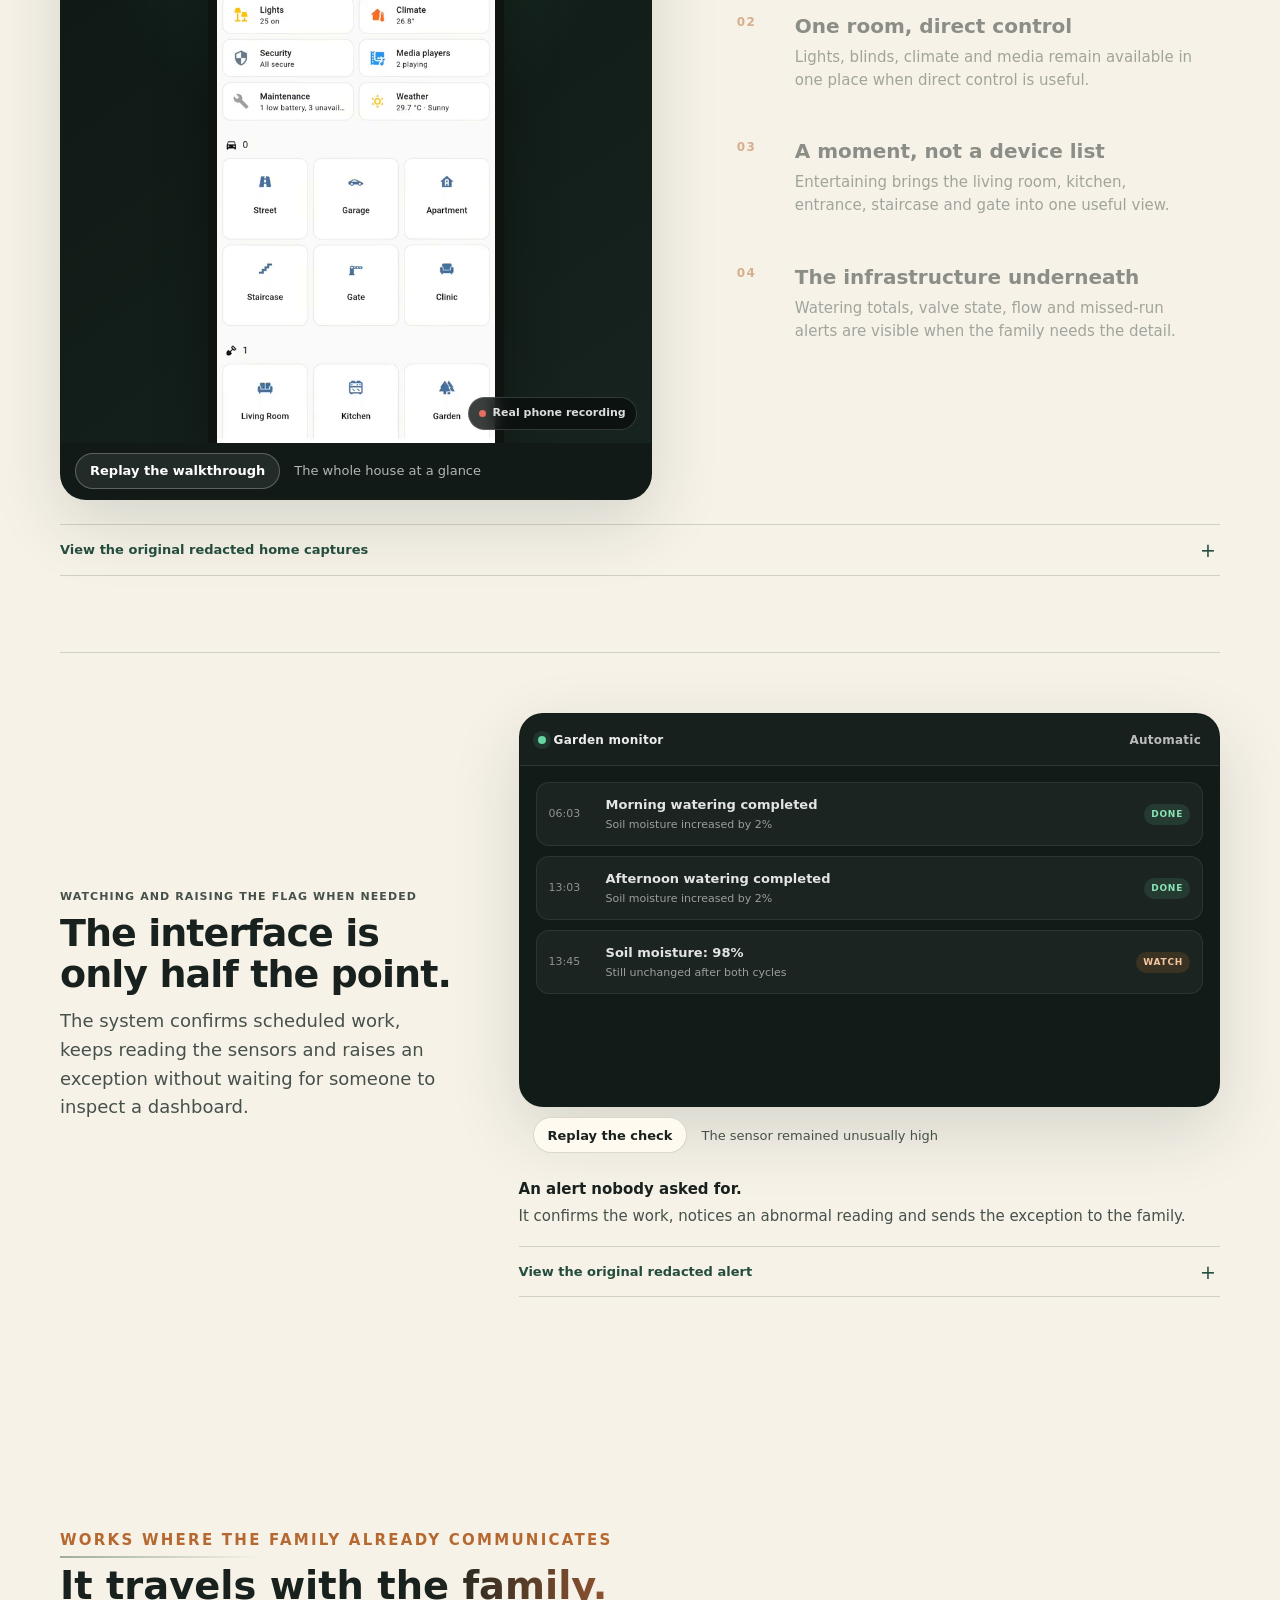
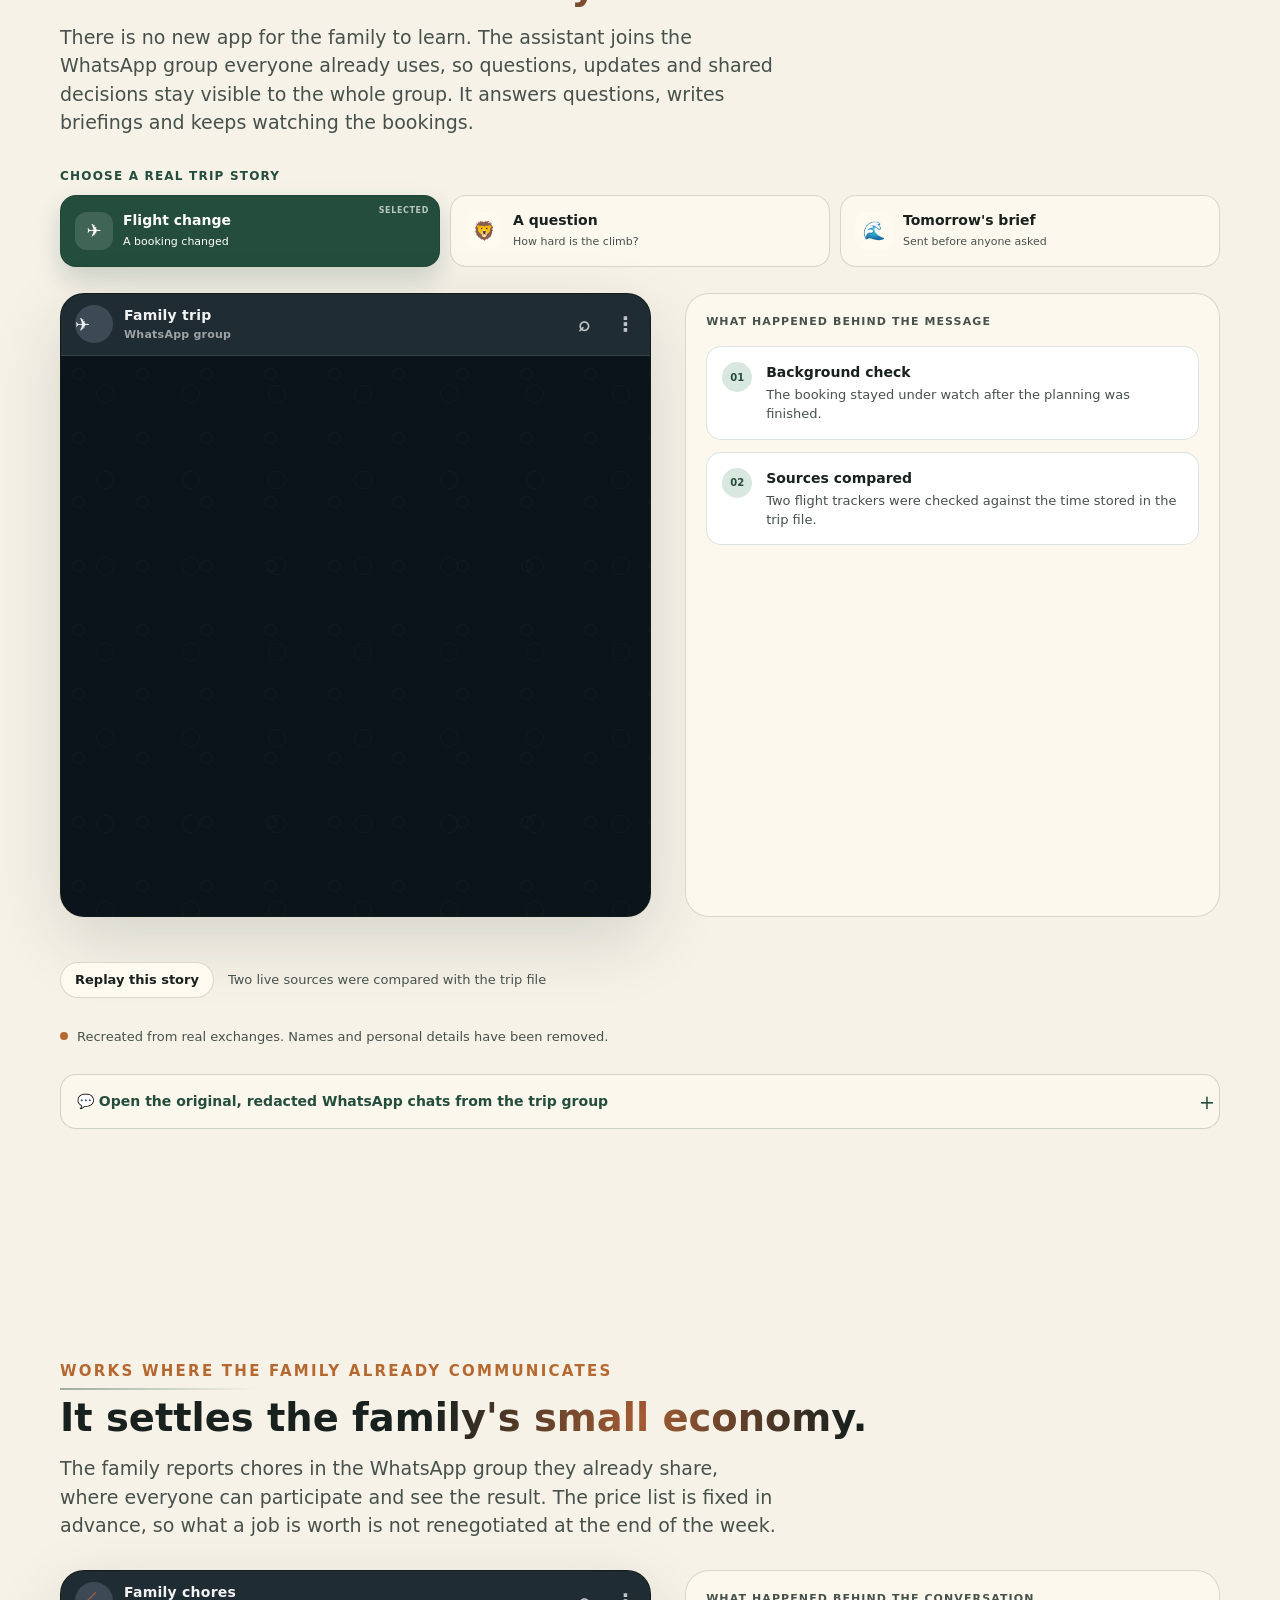
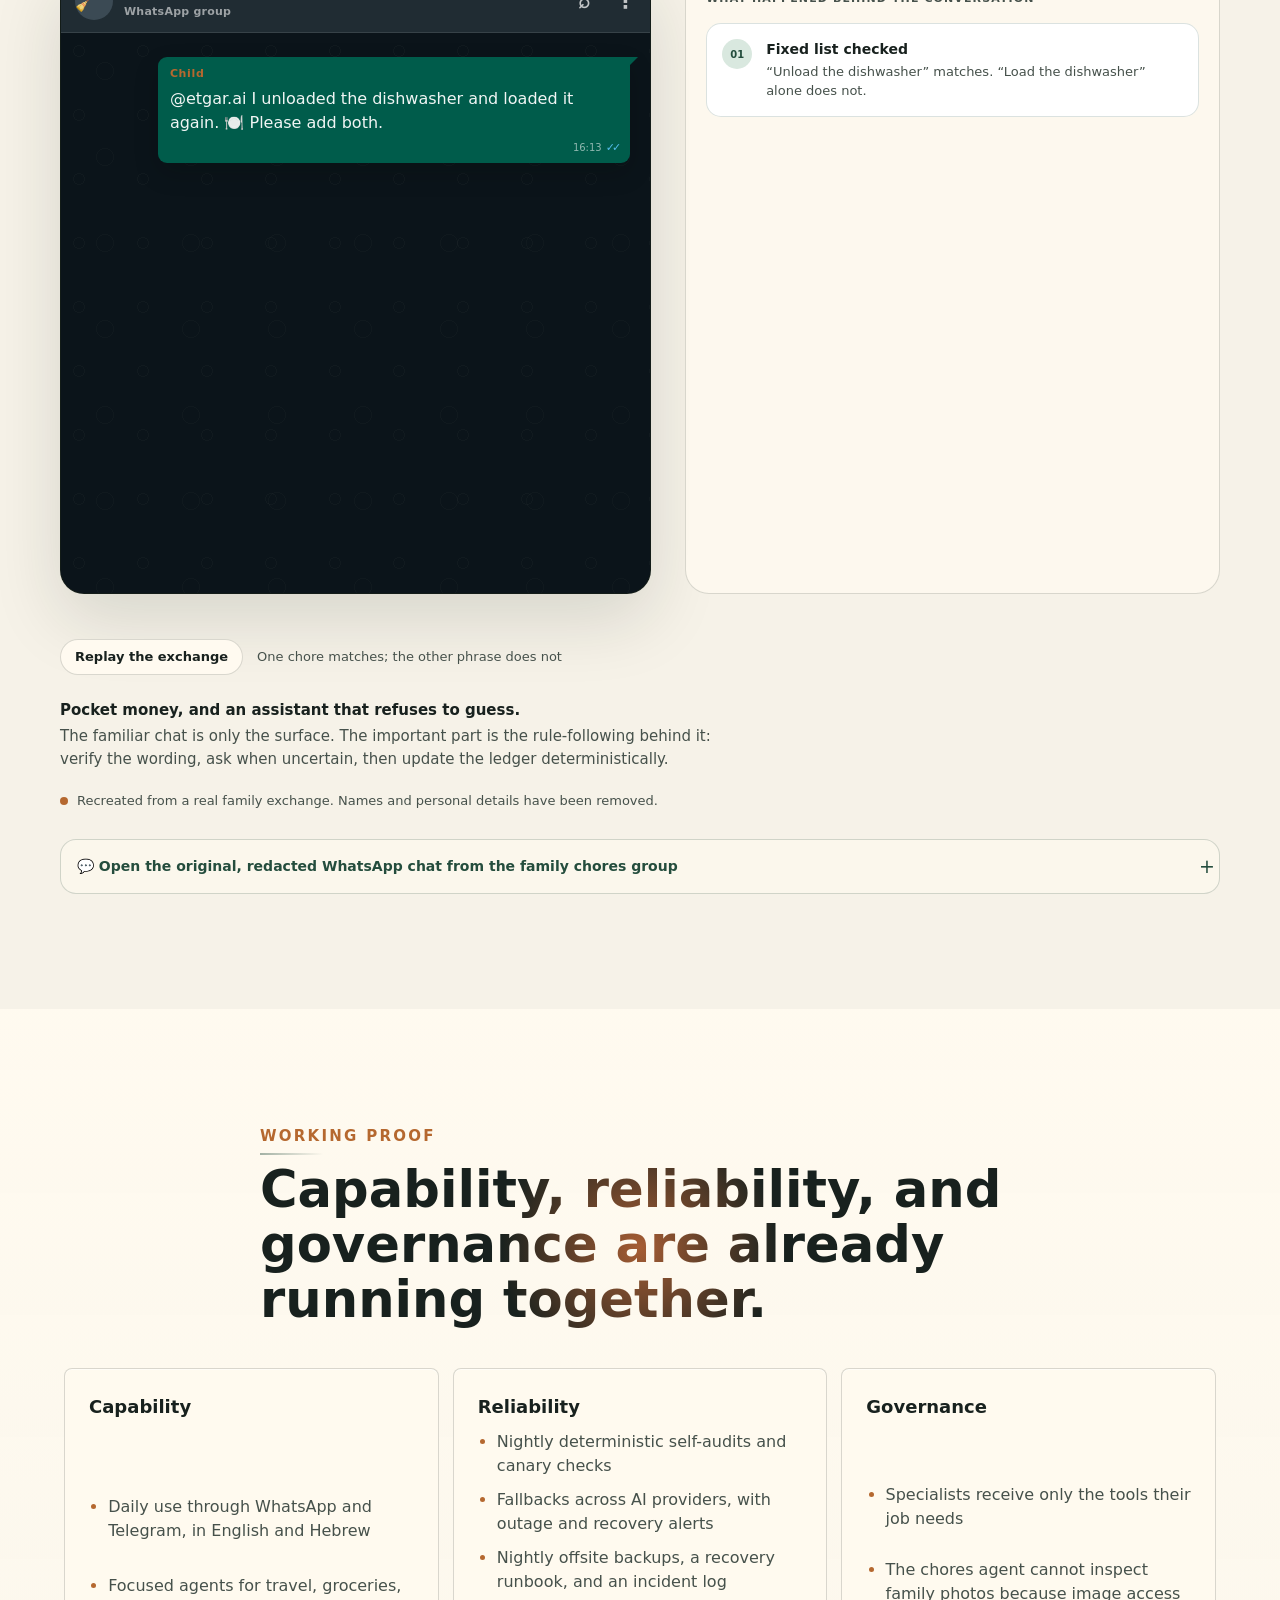
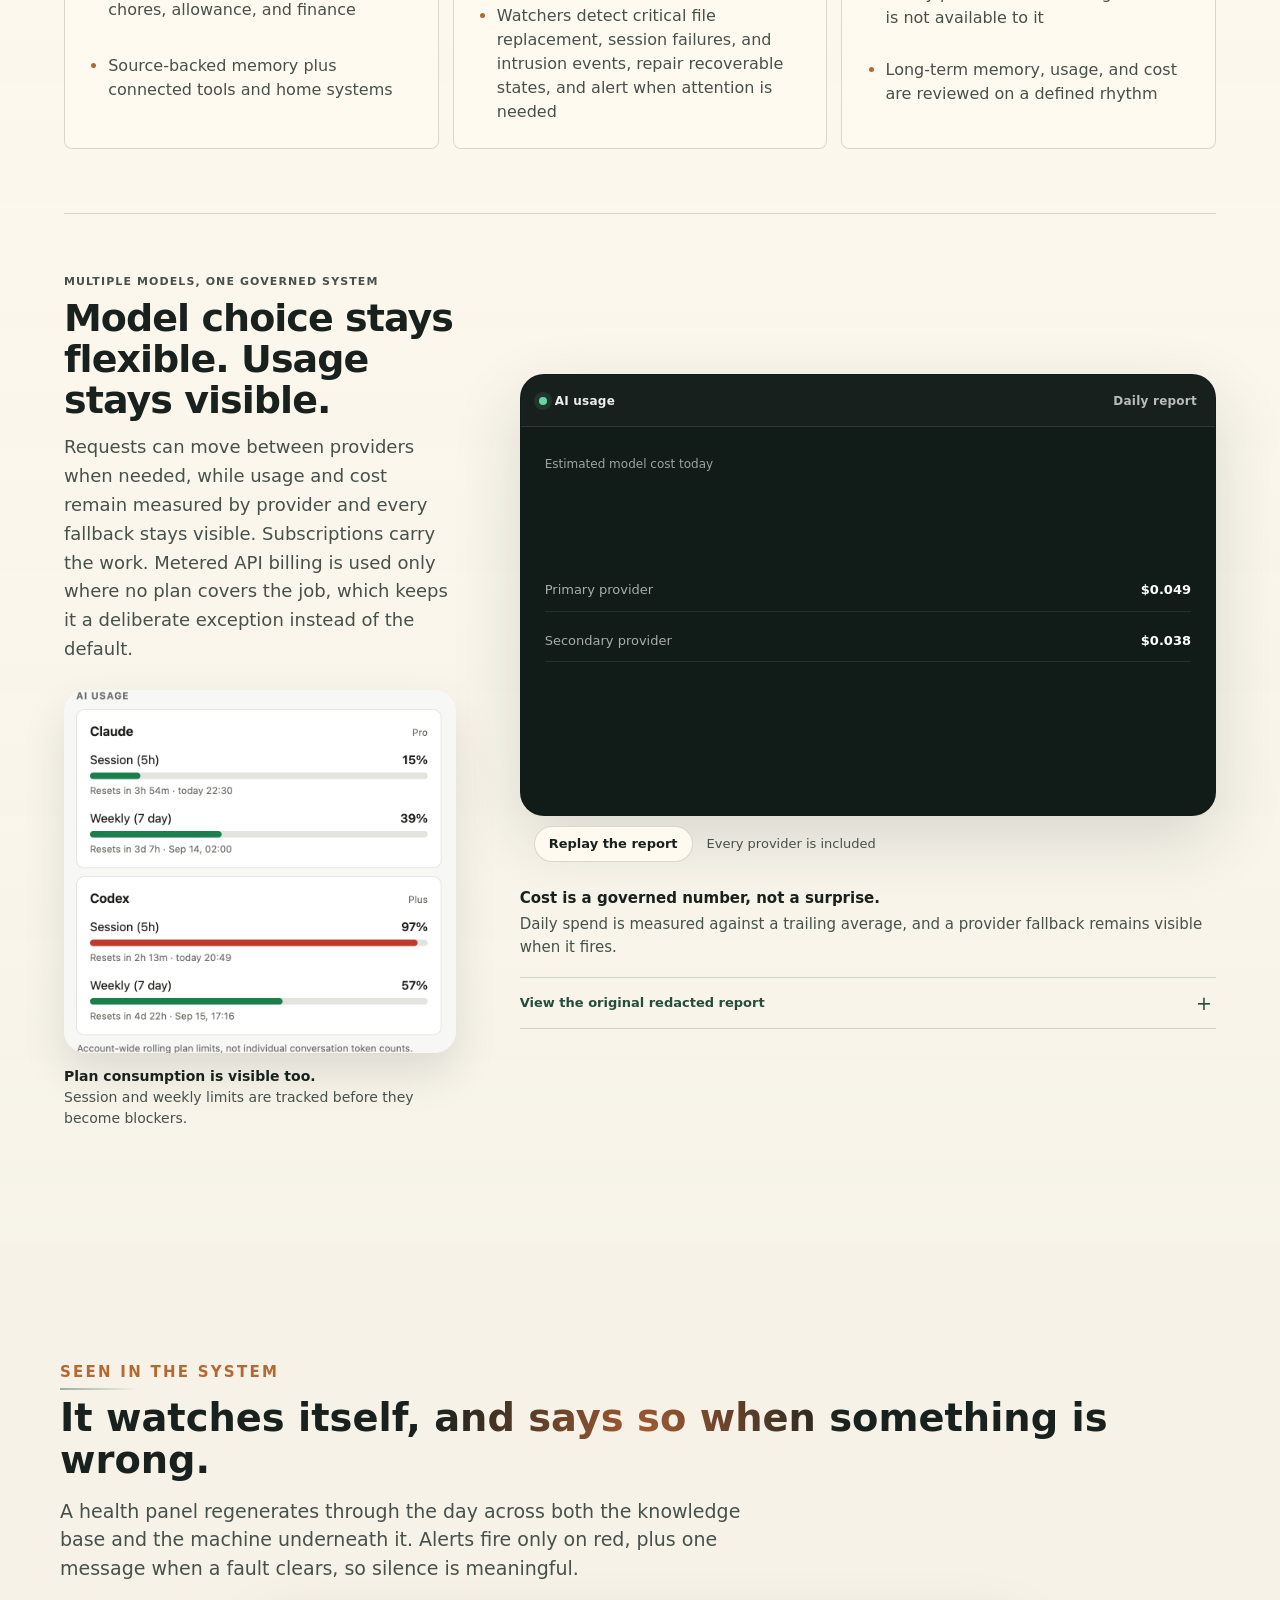
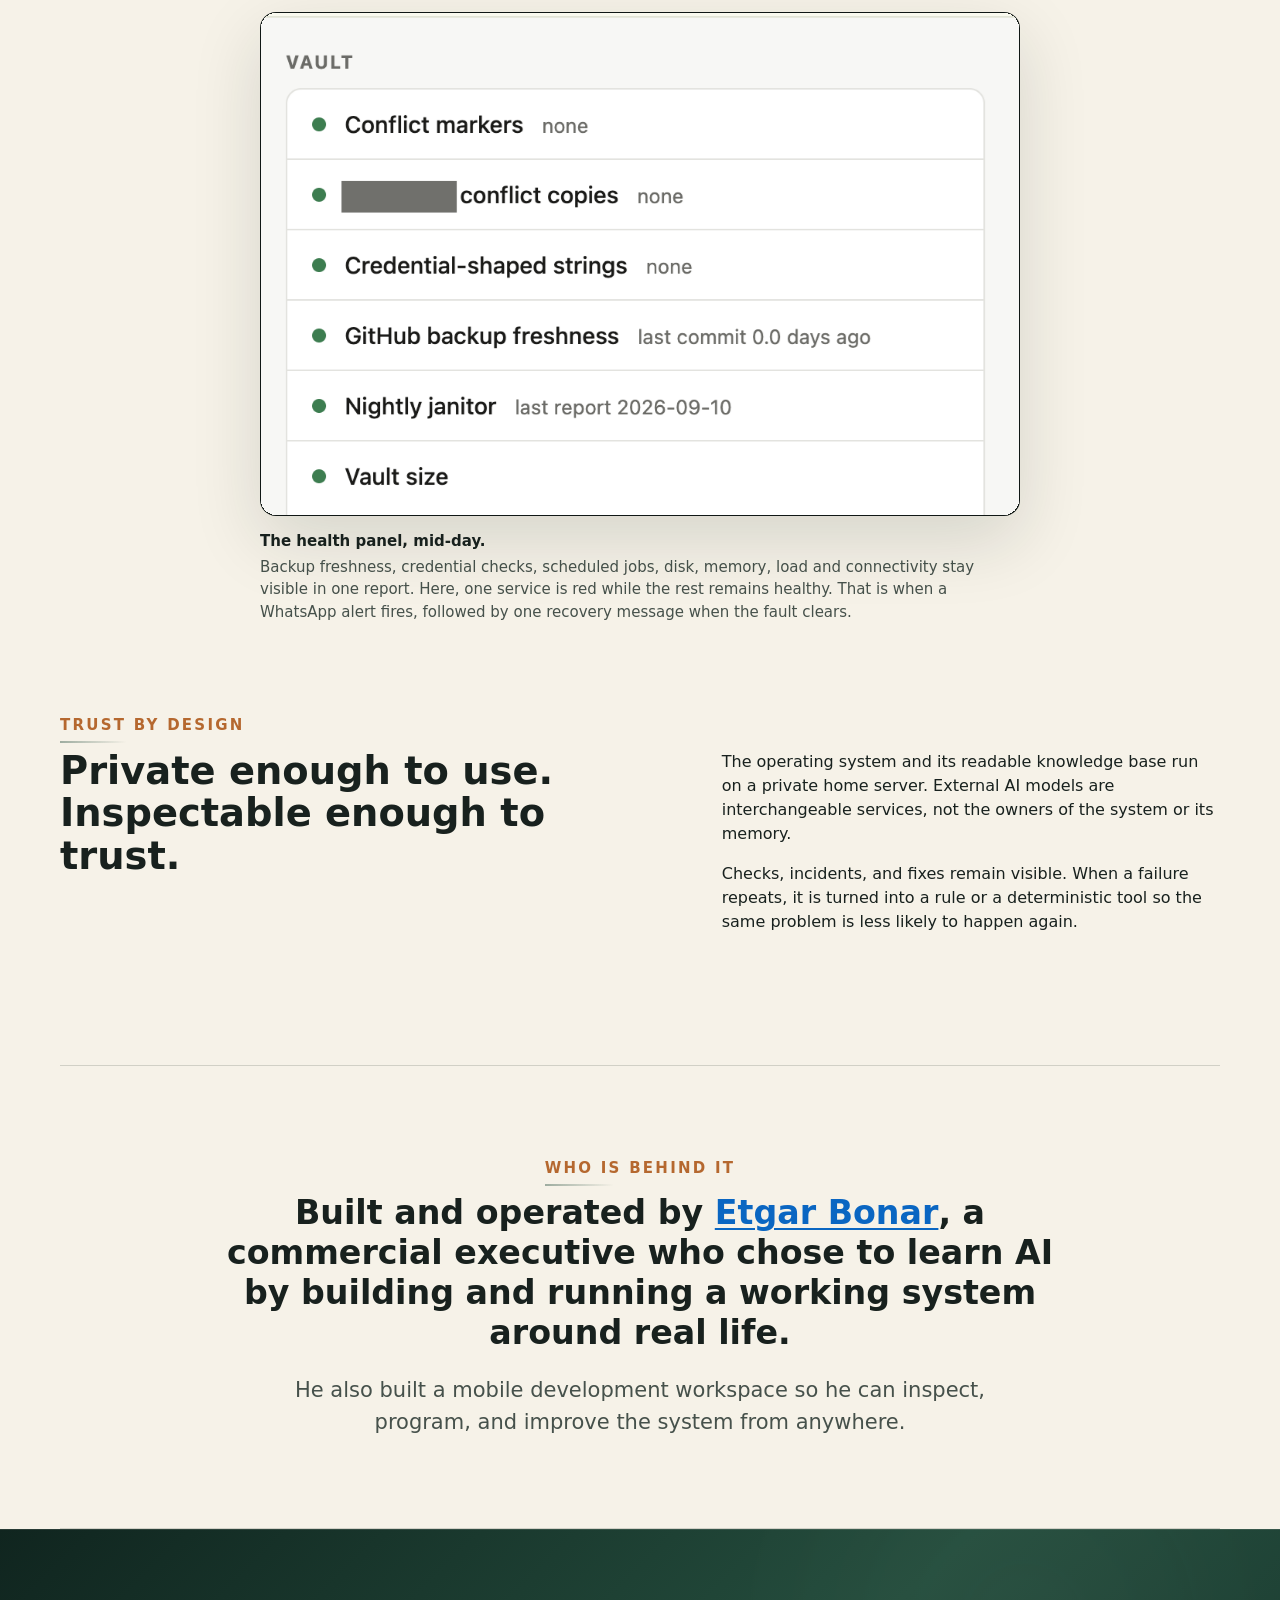
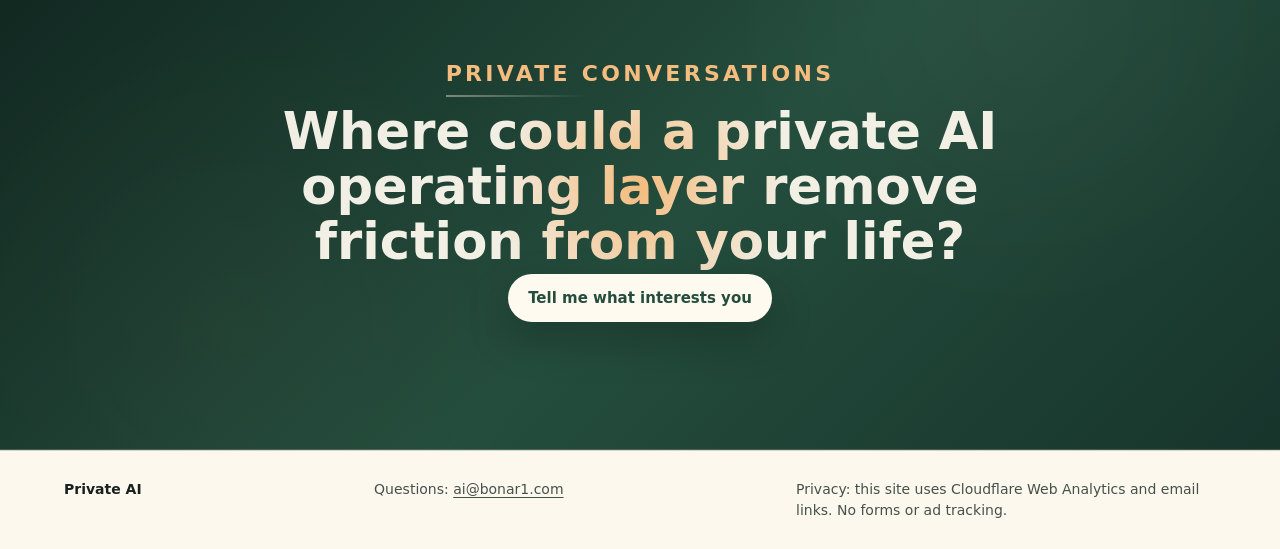
==== commit 79180ad8: "Add the subscription-first cost policy to the model section Metered API billing is the exception, no" ====
--- a/index.html
+++ b/index.html
@@ -711,7 +711,7 @@
           <div class="home-monitor-copy">
             <p class="rail-label">Multiple models, one governed system</p>
             <h3>Model choice stays flexible. Usage stays visible.</h3>
-            <p>Requests can move between providers when needed, while usage and cost remain measured by provider and every fallback stays visible.</p>
+            <p>Requests can move between providers when needed, while usage and cost remain measured by provider and every fallback stays visible. Subscriptions carry the work. Metered API billing is used only where no plan covers the job, which keeps it a deliberate exception instead of the default.</p>
             <figure class="model-consumption-proof">
               <a class="model-consumption-link" href="/assets/proof-model-consumption.png" target="_blank" rel="noopener" aria-label="Open the full-size model plan consumption report">
                 <span class="model-consumption-crop">
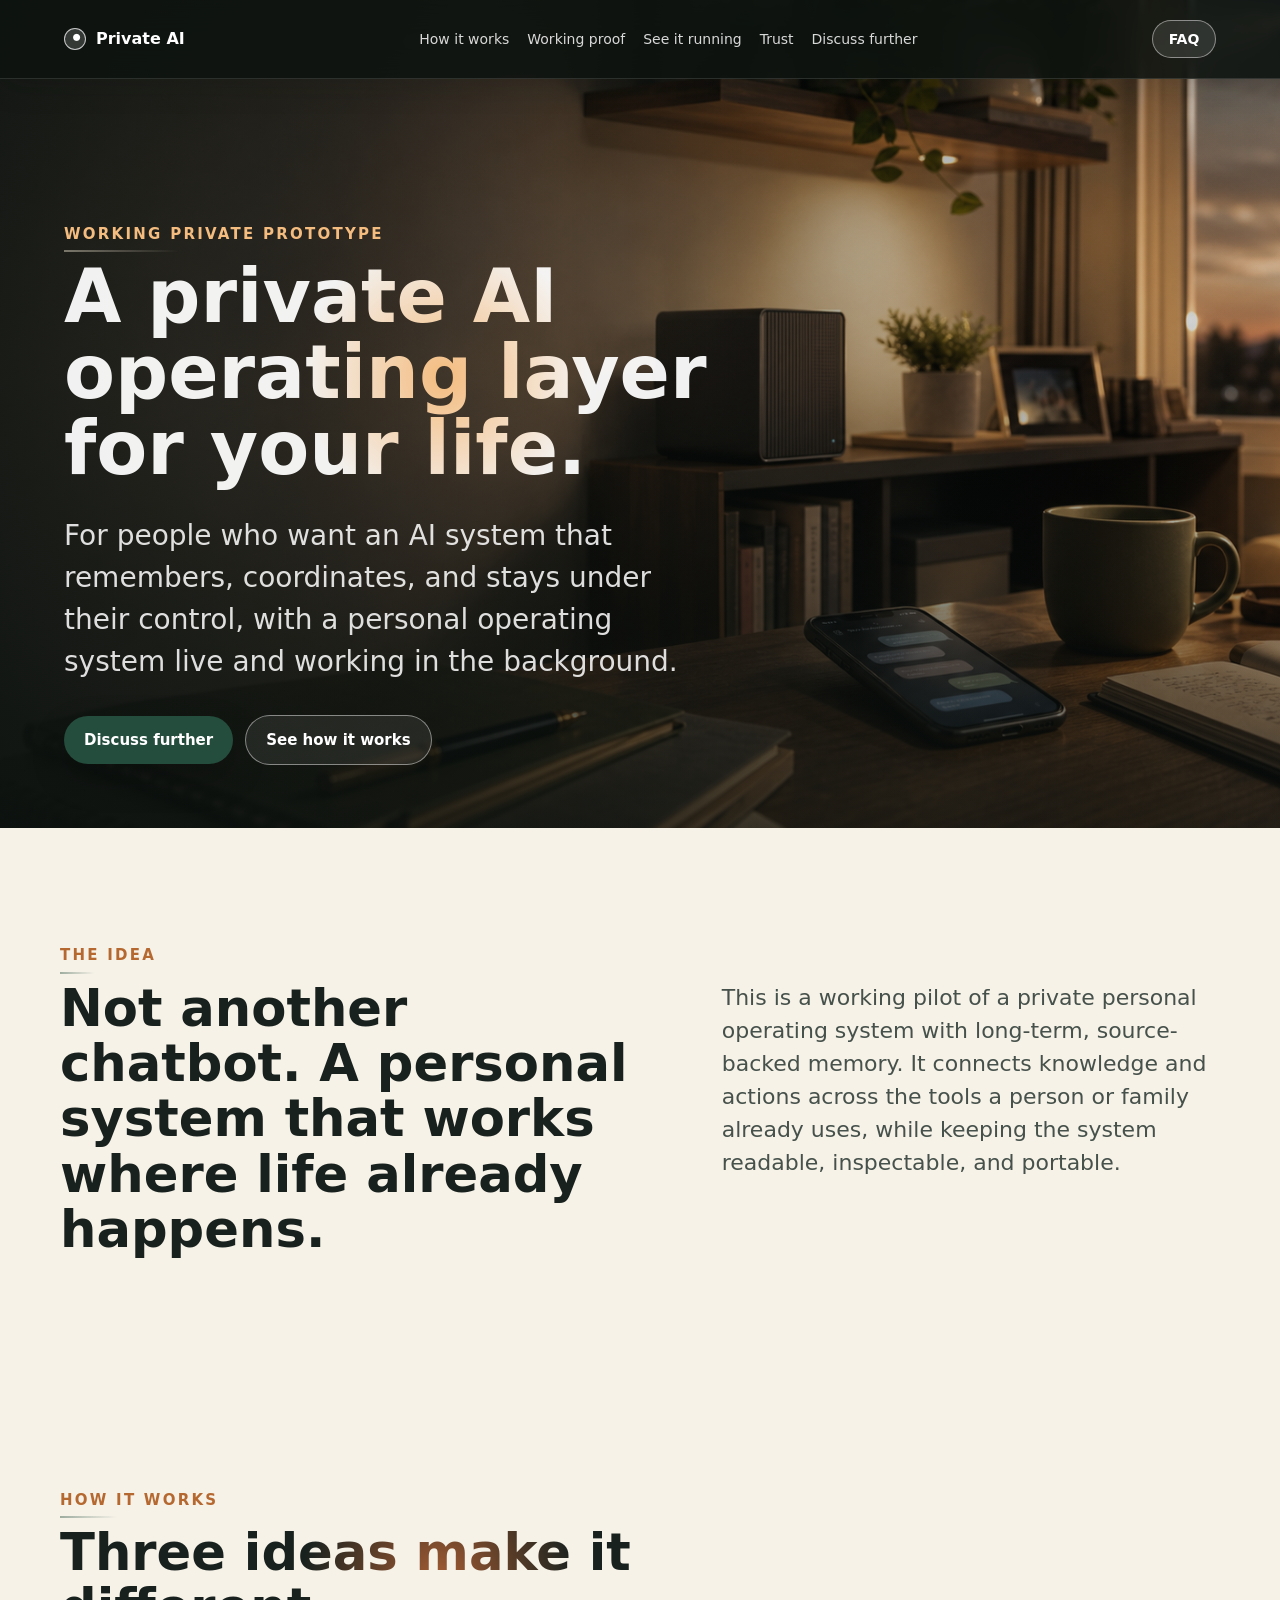
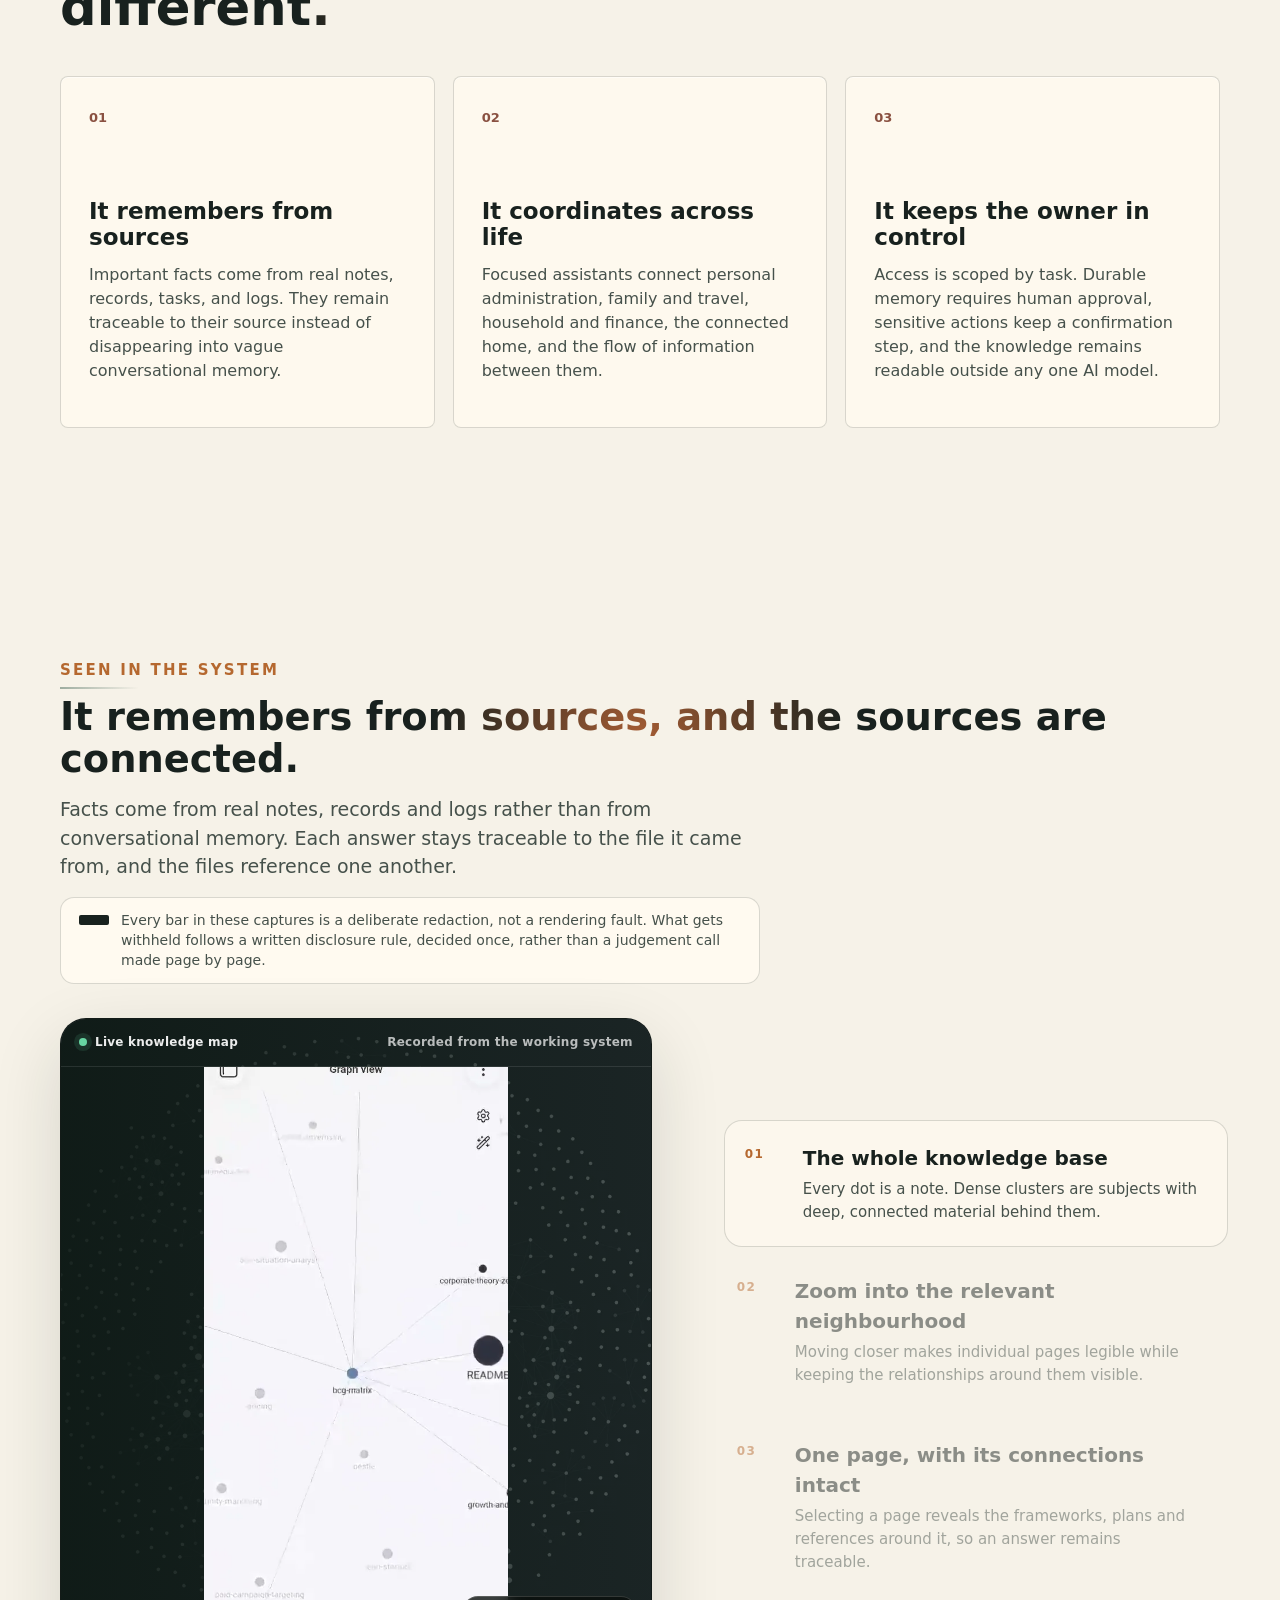
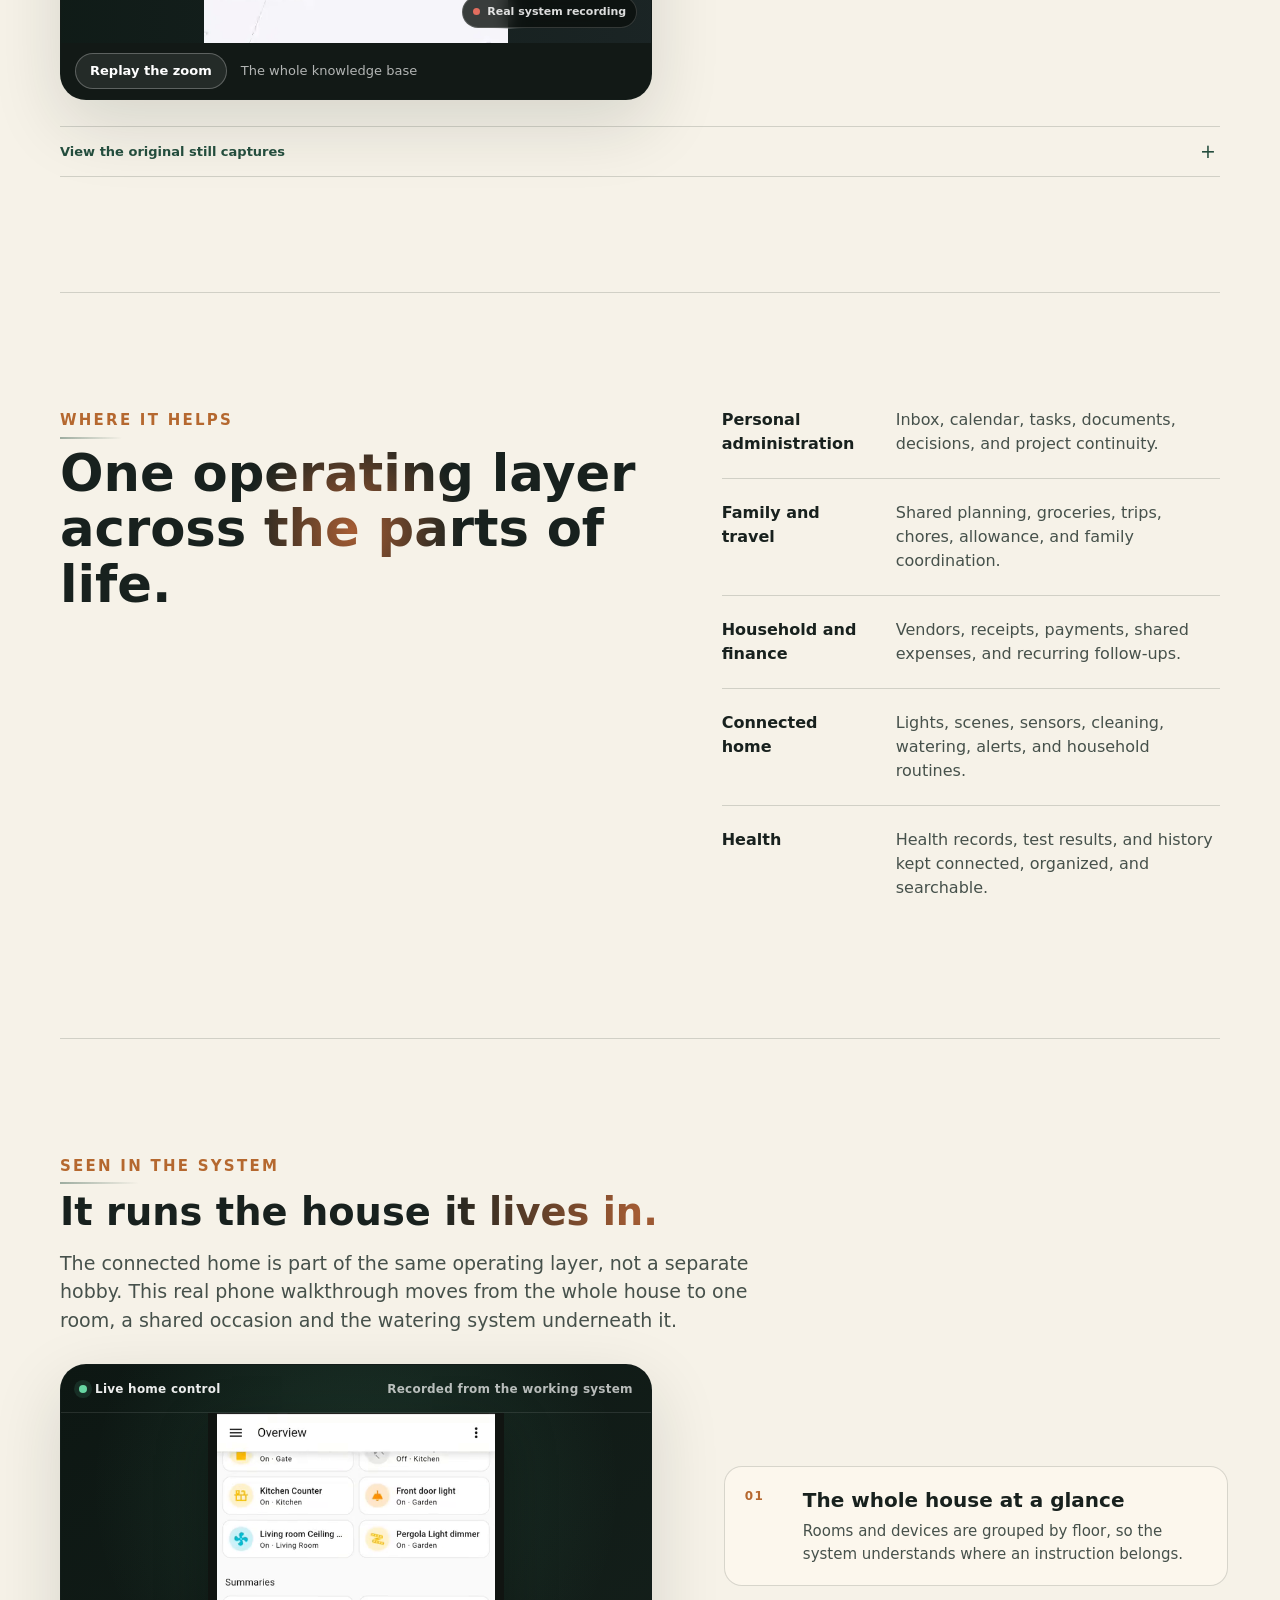
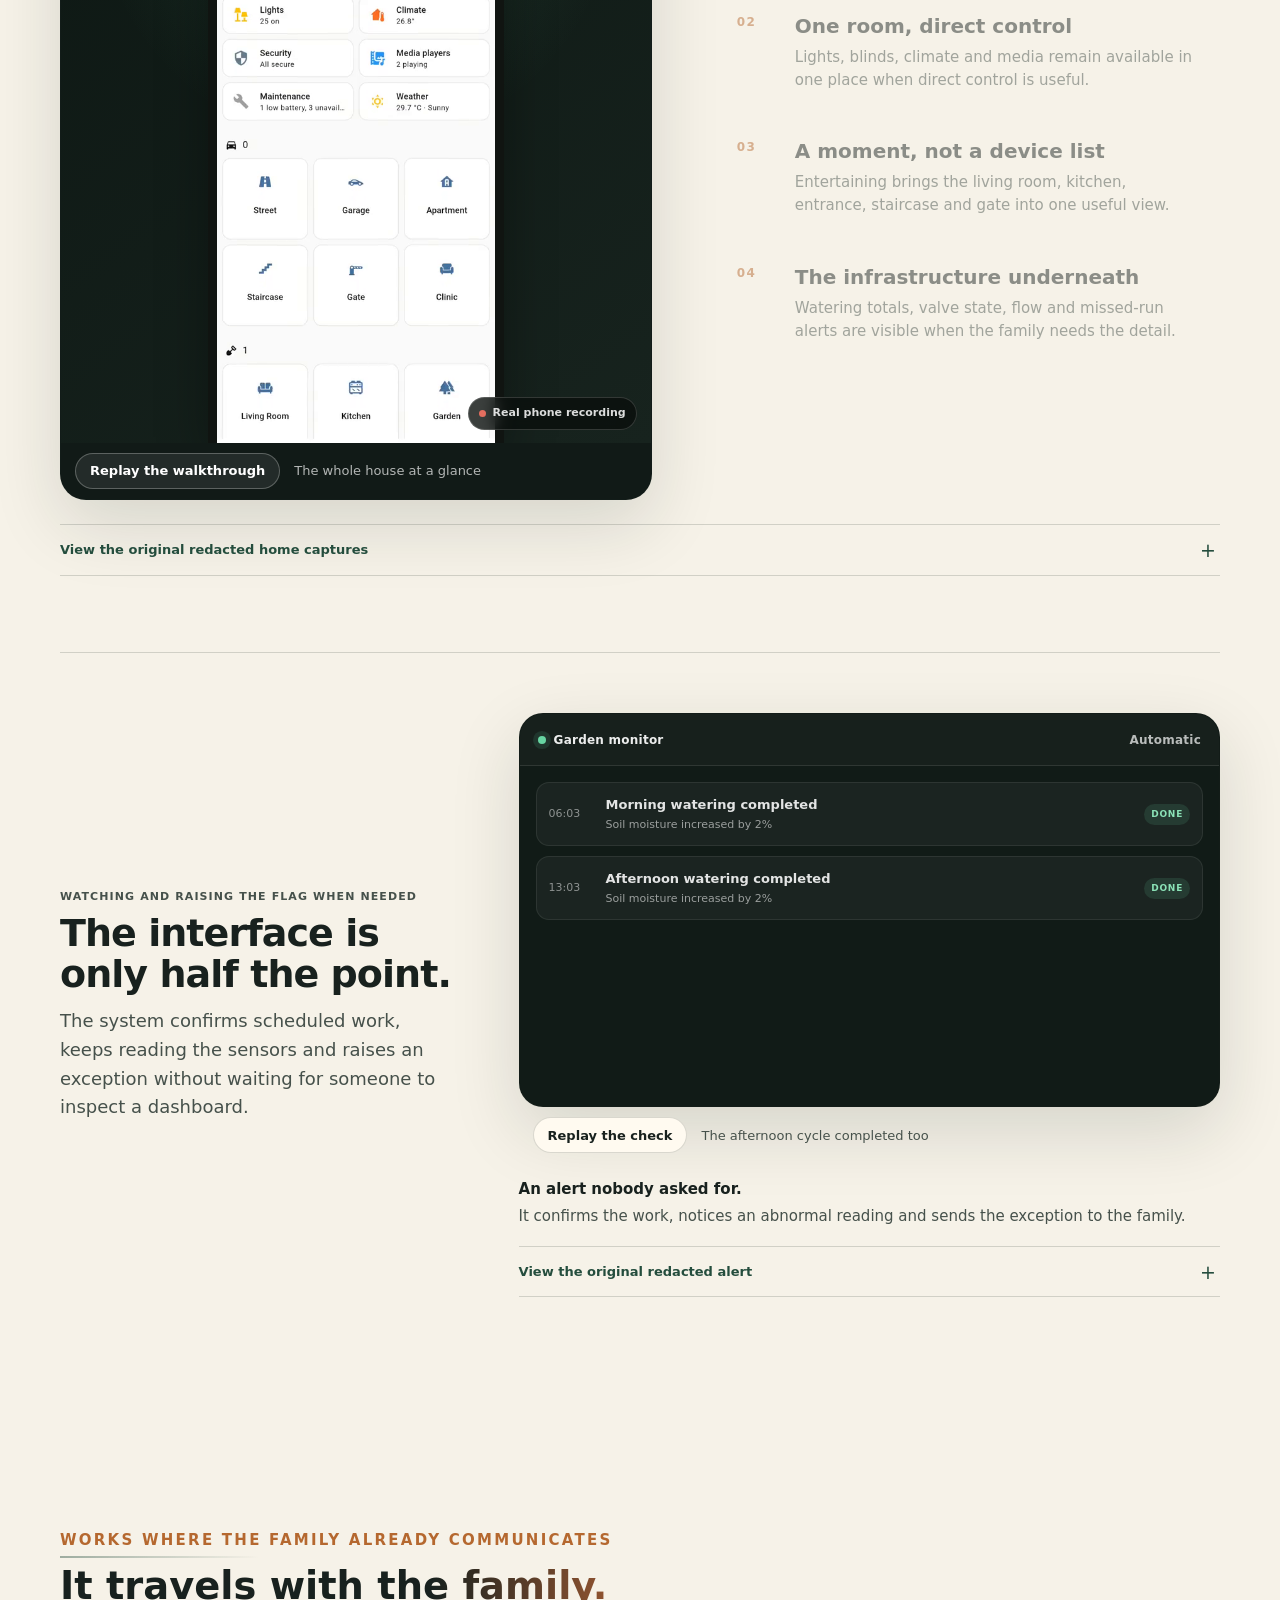
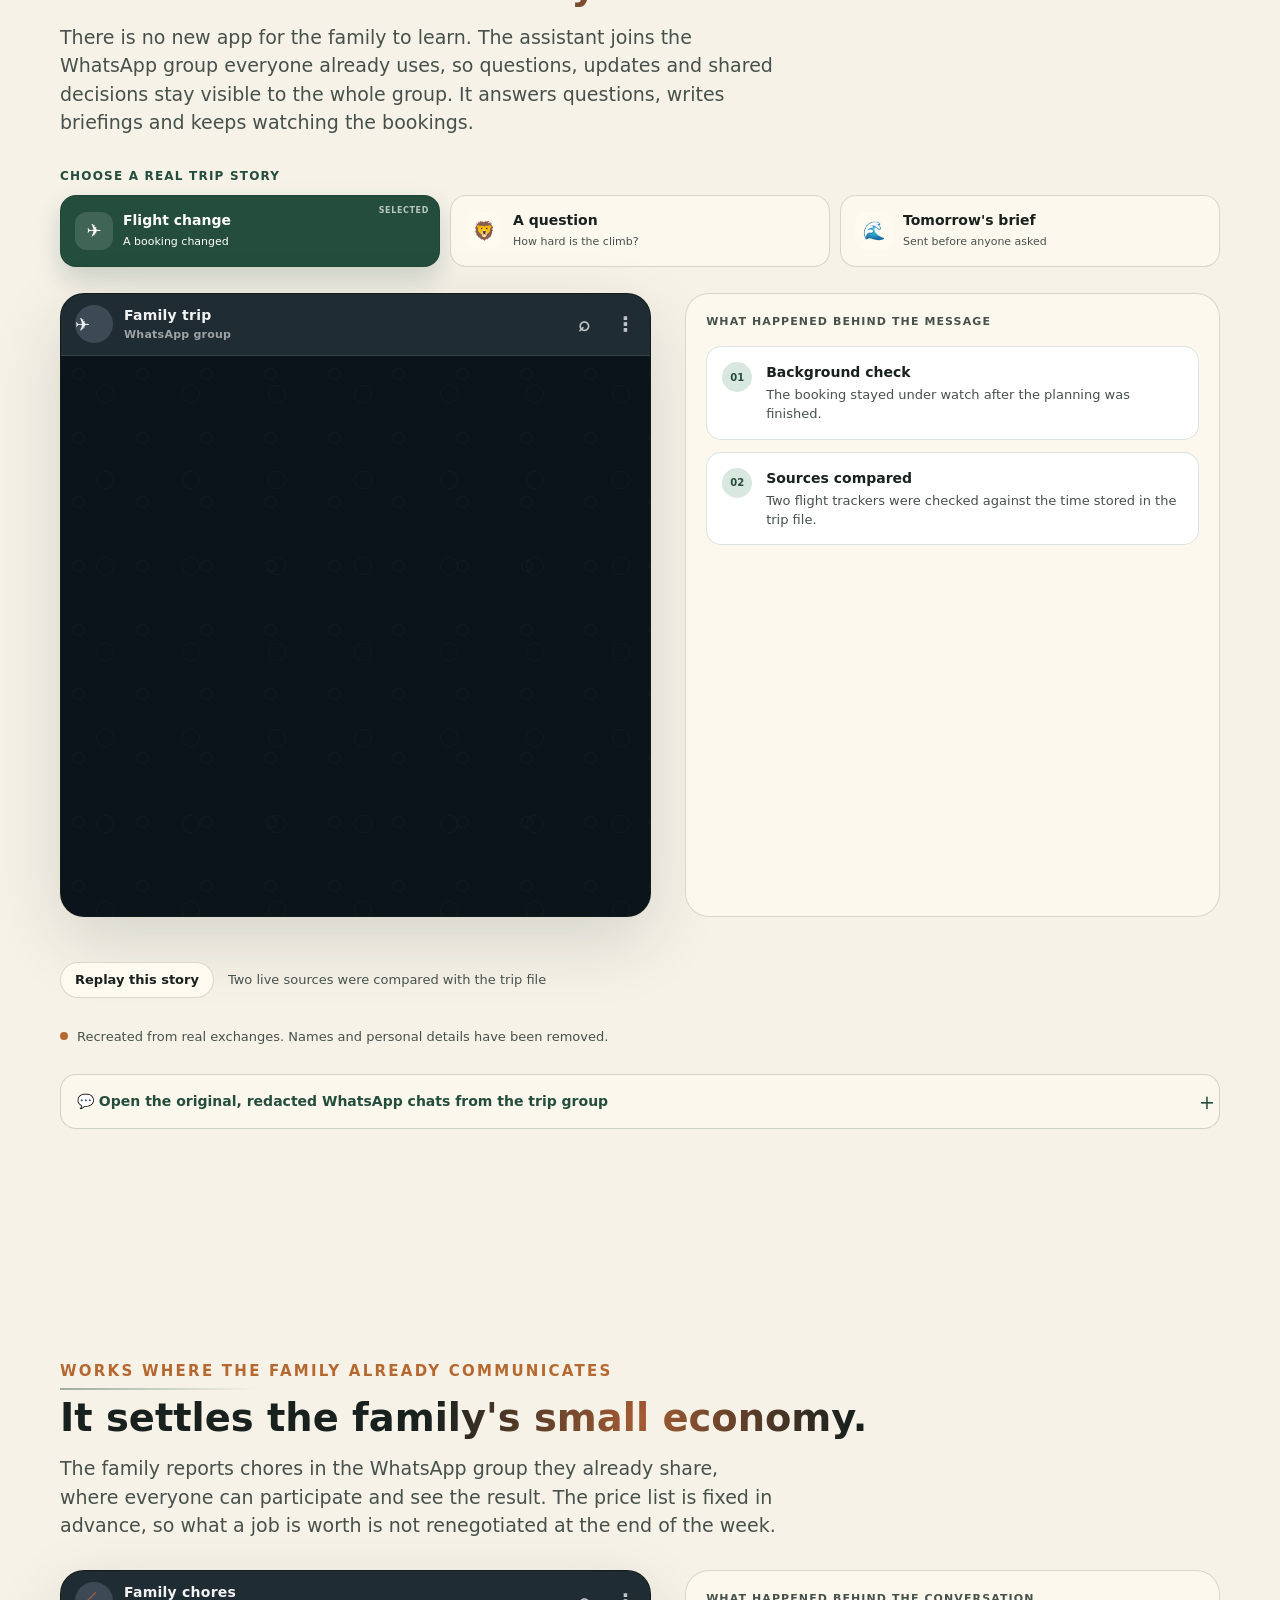
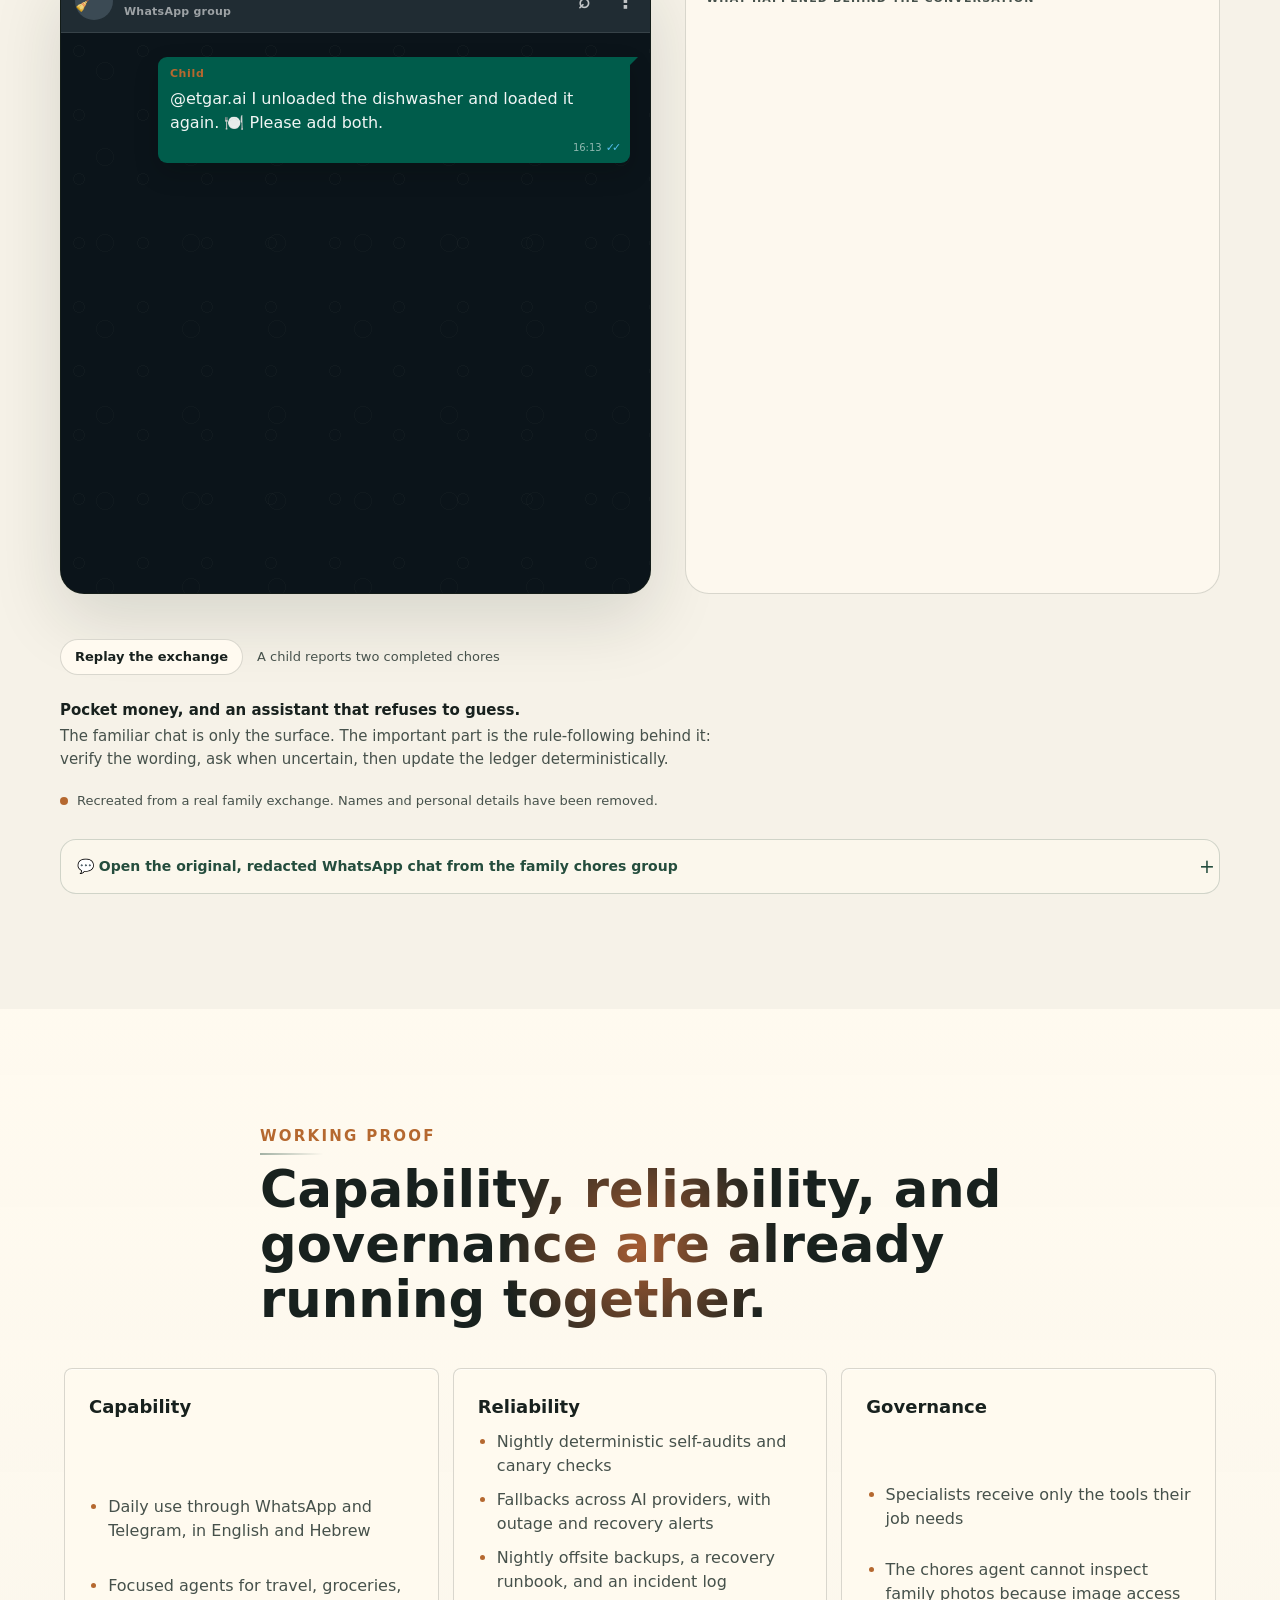
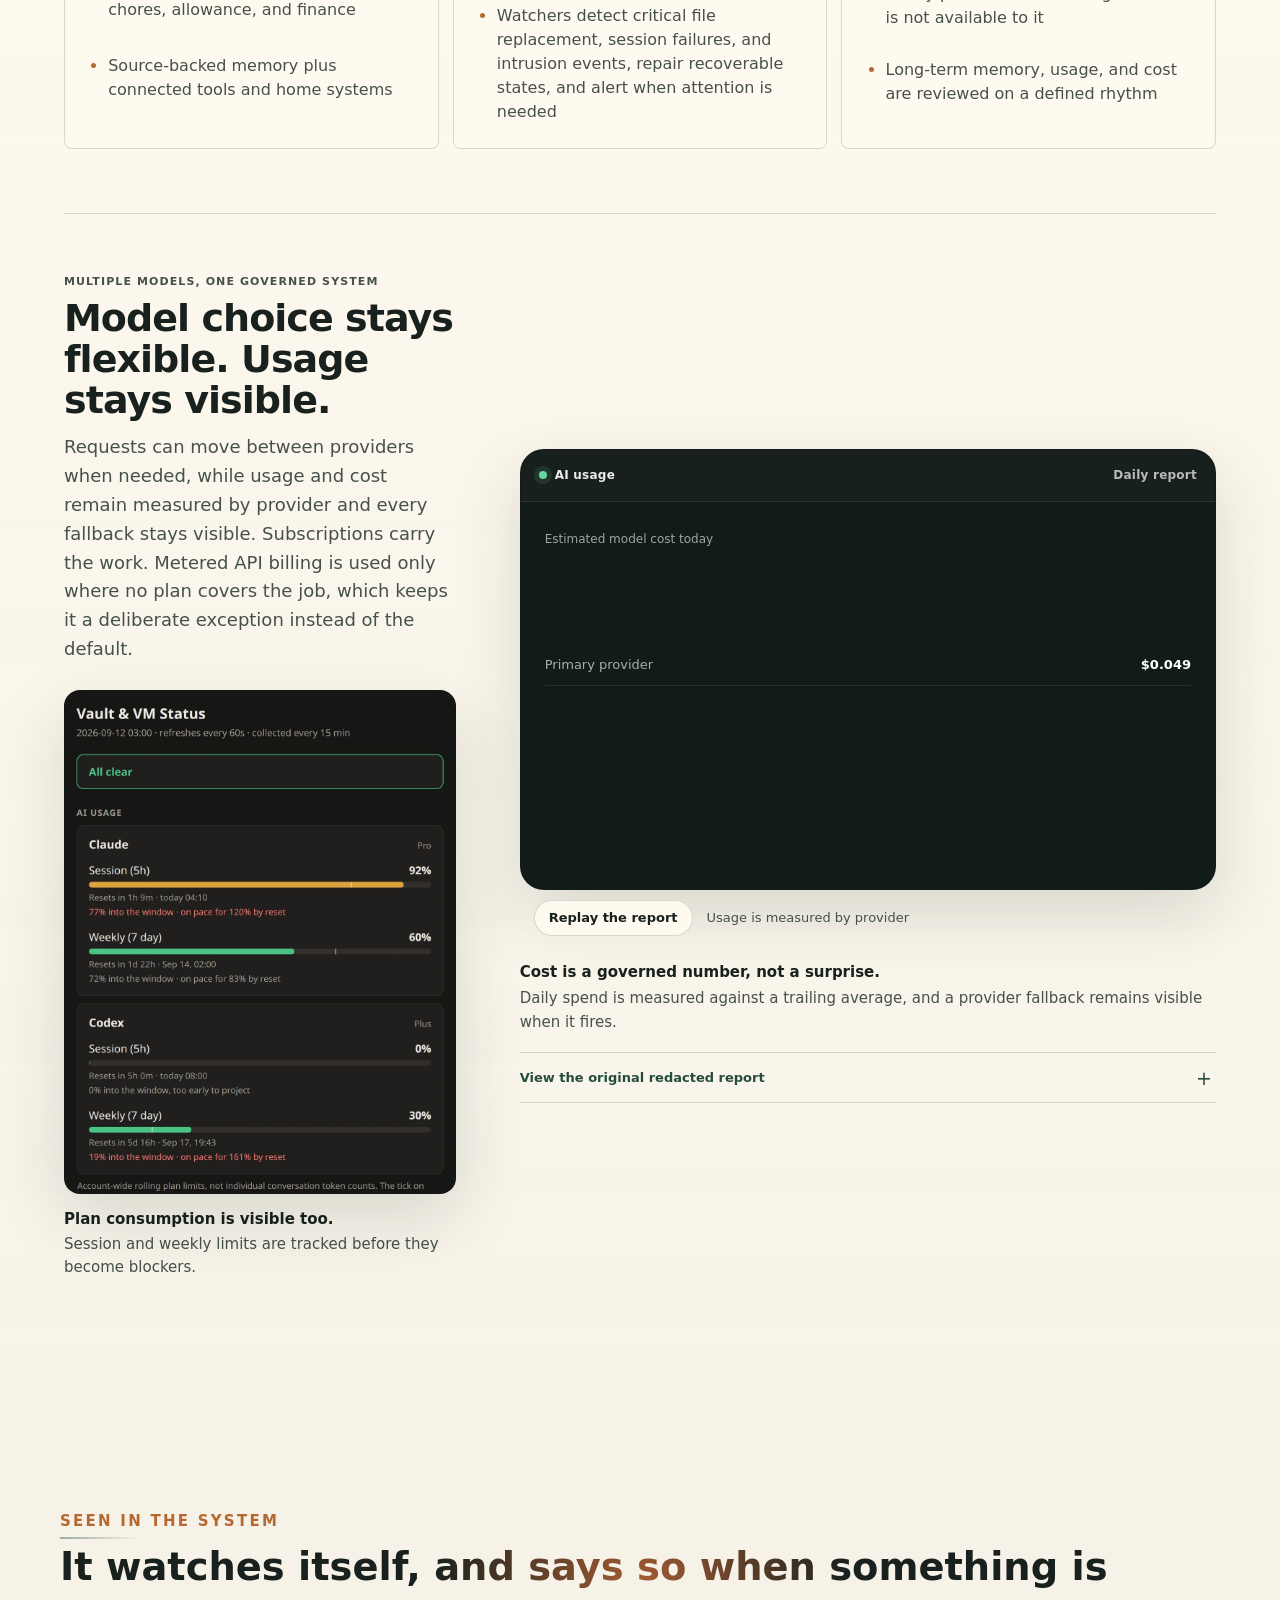
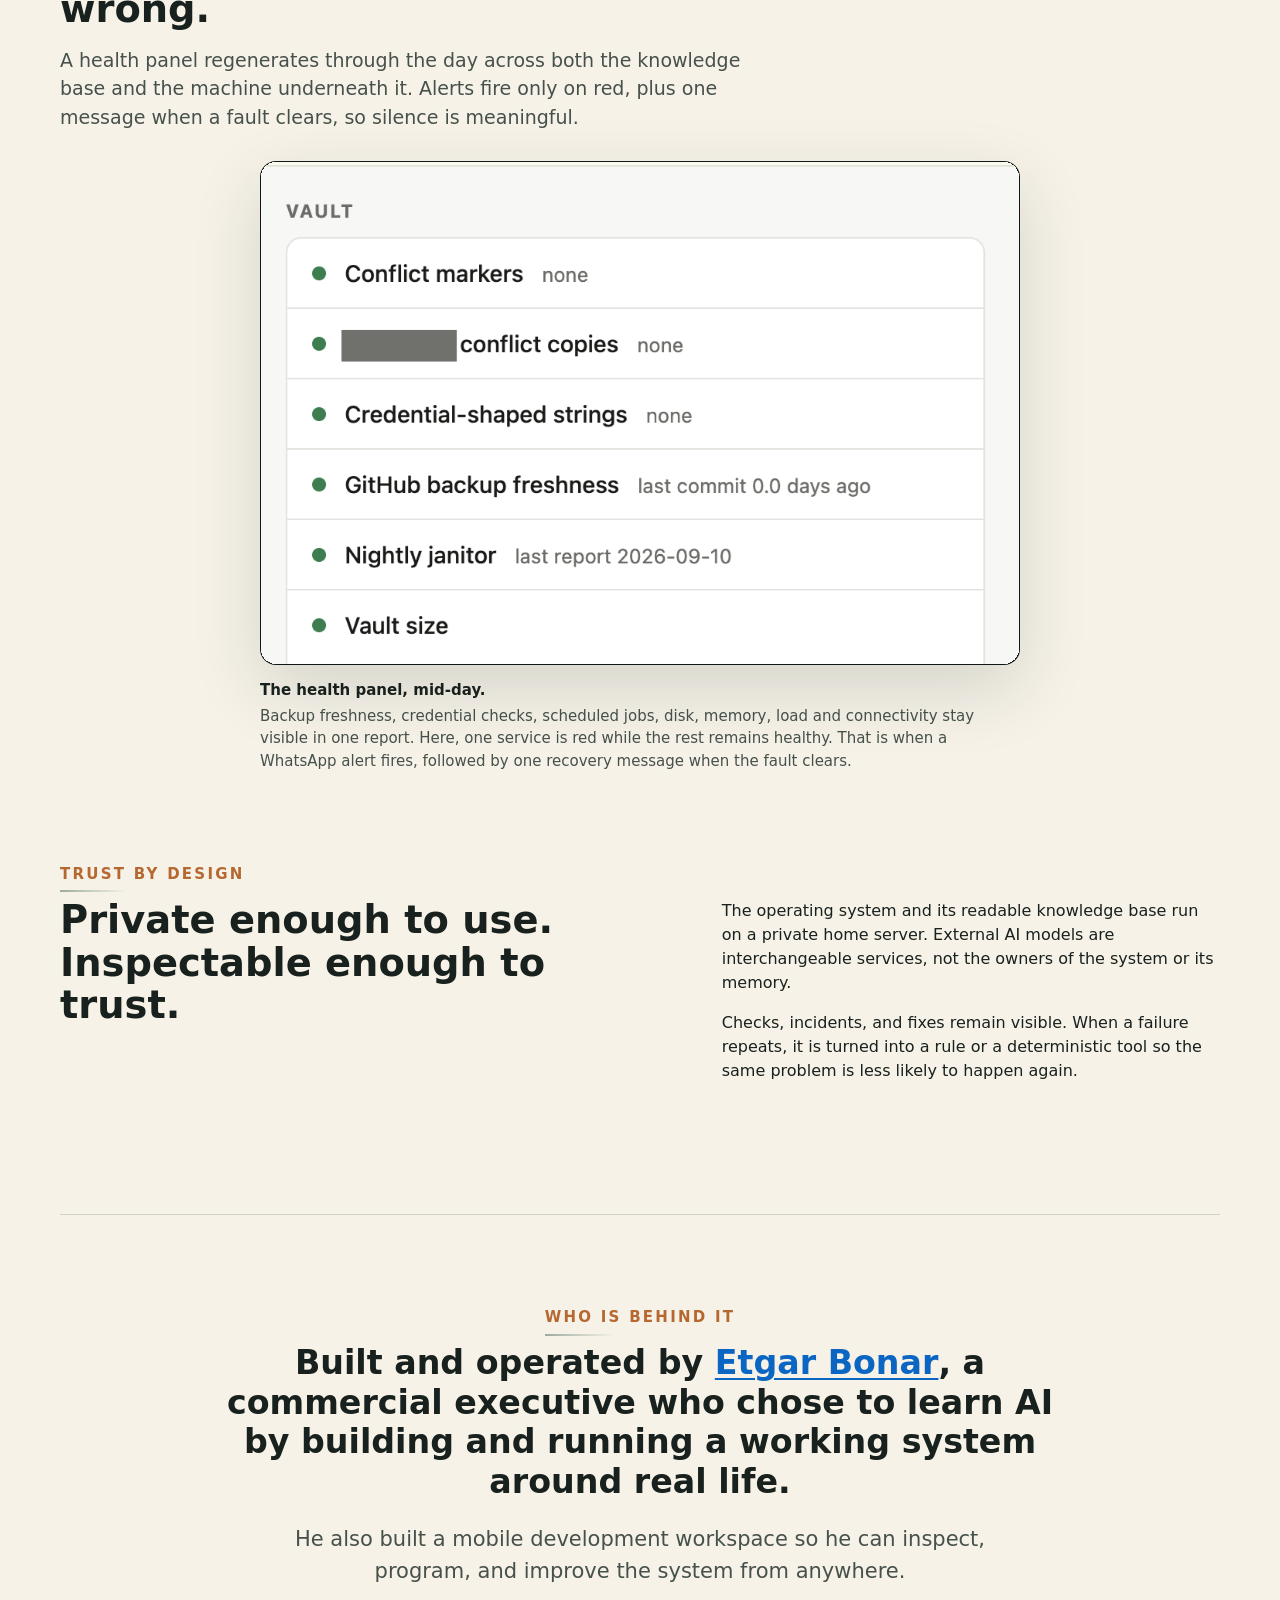
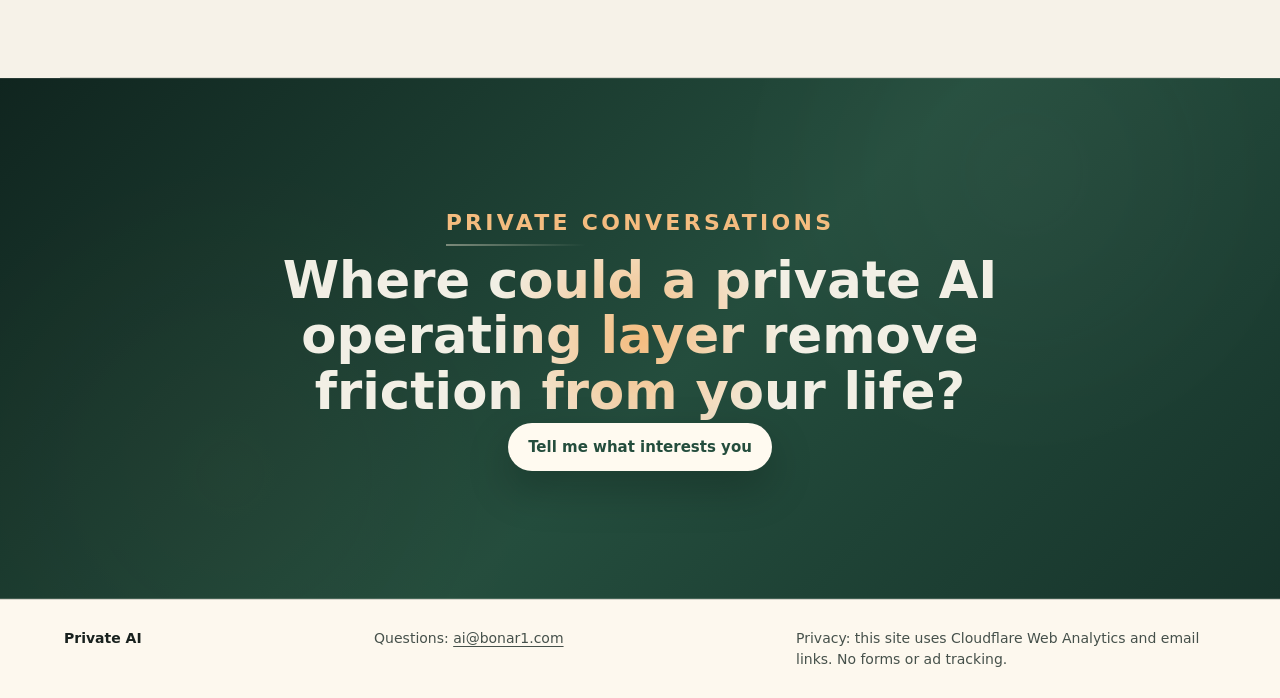
==== commit f43a7e06: "Replace the usage screenshot with the current panel, on parallax The shipped capture was the older l" ====
--- a/index.html
+++ b/index.html
@@ -712,13 +712,11 @@
             <p class="rail-label">Multiple models, one governed system</p>
             <h3>Model choice stays flexible. Usage stays visible.</h3>
             <p>Requests can move between providers when needed, while usage and cost remain measured by provider and every fallback stays visible. Subscriptions carry the work. Metered API billing is used only where no plan covers the job, which keeps it a deliberate exception instead of the default.</p>
-            <figure class="model-consumption-proof">
-              <a class="model-consumption-link" href="/assets/proof-model-consumption.png" target="_blank" rel="noopener" aria-label="Open the full-size model plan consumption report">
-                <span class="model-consumption-crop">
-                  <img src="/assets/proof-model-consumption.png" width="970" height="1770" loading="lazy" decoding="async"
-                    alt="A daily status report showing Claude and Codex session and weekly plan consumption." />
-                </span>
-              </a>
+            <figure class="scene scene-tall model-consumption-scene">
+              <div class="scene-frame">
+                <img src="/assets/proof-model-consumption.webp" width="1080" height="2104" loading="lazy" decoding="async"
+                  alt="A status dashboard showing Claude and Codex plan consumption. Each plan has a session and a weekly bar, a mark showing where a flat burn through the window would stand, and a projection of where the current rate lands by reset. Below are gauges for backup freshness, vault size, disk, memory, CPU load and sync peers." />
+              </div>
               <figcaption>
                 <b>Plan consumption is visible too.</b>
                 Session and weekly limits are tracked before they become blockers.
--- a/styles.css
+++ b/styles.css
@@ -2760,54 +2760,8 @@
   line-height: 1.6;
 }
 
-.model-consumption-proof {
-  margin: 26px 0 0;
-}
-
-.model-consumption-link {
-  display: block;
-  border-radius: 22px;
-  color: inherit;
-  box-shadow: 0 20px 44px rgba(31, 39, 34, 0.12);
-  transition: transform 180ms ease, box-shadow 180ms ease;
-}
-
-.model-consumption-link:hover {
-  transform: translateY(-2px);
-  box-shadow: 0 24px 52px rgba(31, 39, 34, 0.16);
-}
-
-.model-consumption-link:focus-visible {
-  outline: 3px solid var(--accent);
-  outline-offset: 4px;
-}
-
-.model-consumption-crop {
-  display: block;
-  aspect-ratio: 970 / 900;
-  overflow: hidden;
-  border: 1px solid var(--line-strong);
-  border-radius: inherit;
-  background: #f7f7f5;
-}
-
-.model-consumption-crop img {
-  display: block;
-  width: 100%;
-  height: auto;
-  transform: translateY(-18.64%);
-}
-
-.model-consumption-proof figcaption {
-  margin-top: 13px;
-  color: var(--muted);
-  font-size: 14px;
-  line-height: 1.5;
-}
-
-.model-consumption-proof figcaption b {
-  display: block;
-  color: var(--ink);
+.model-consumption-scene {
+  margin-top: 26px;
 }
 
 @media (max-width: 980px) {
